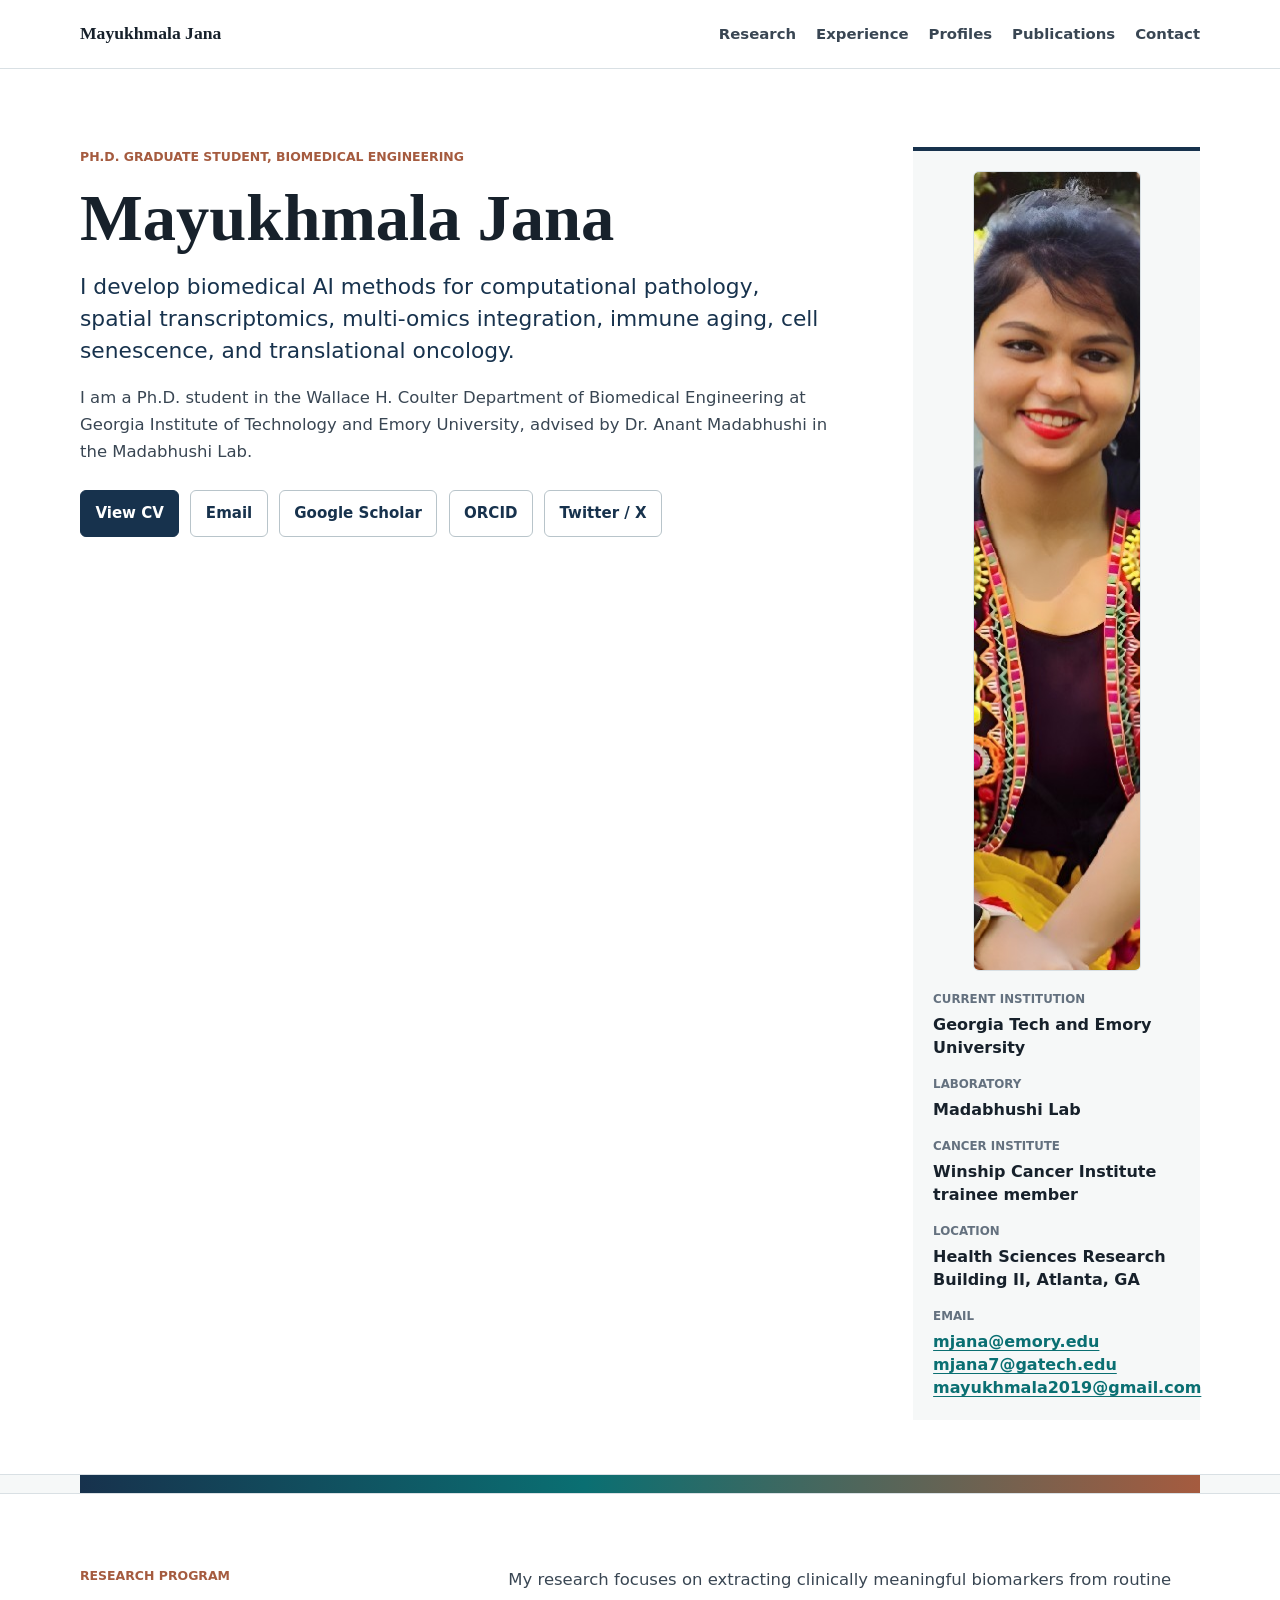
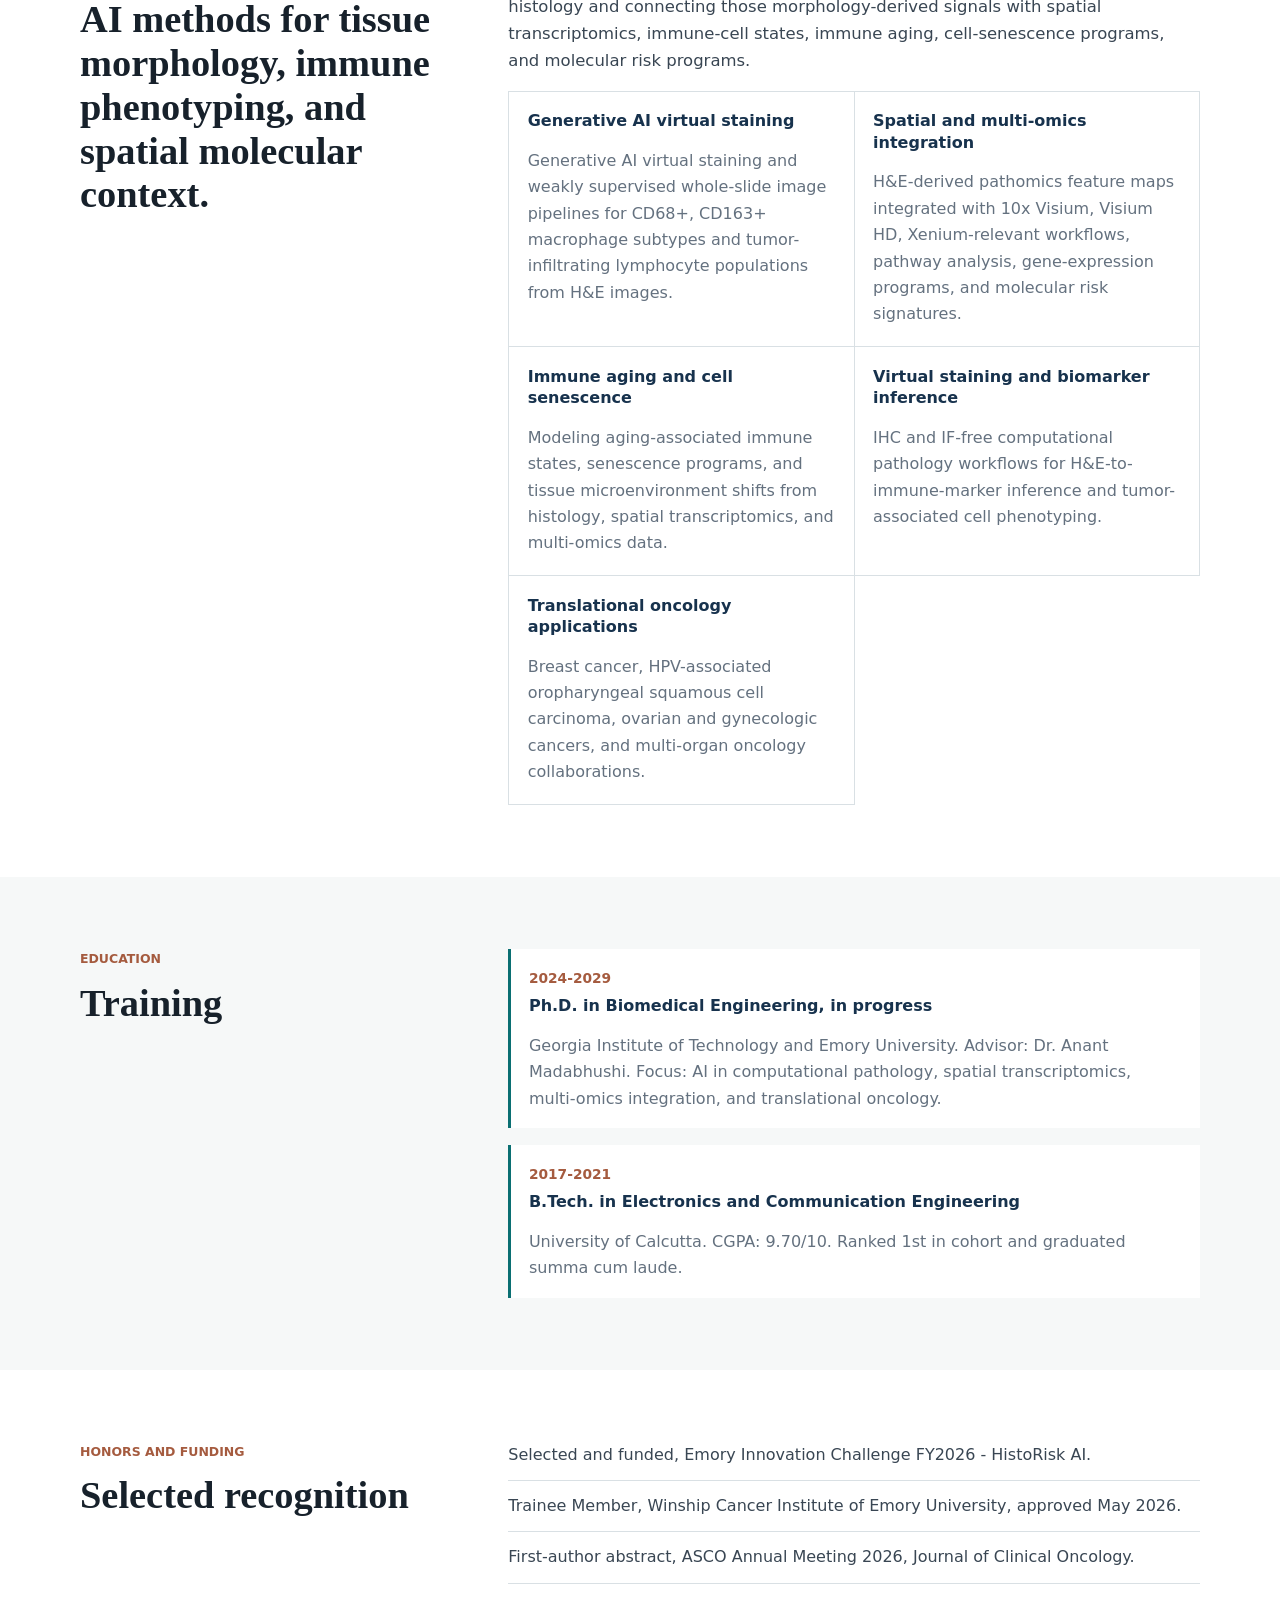
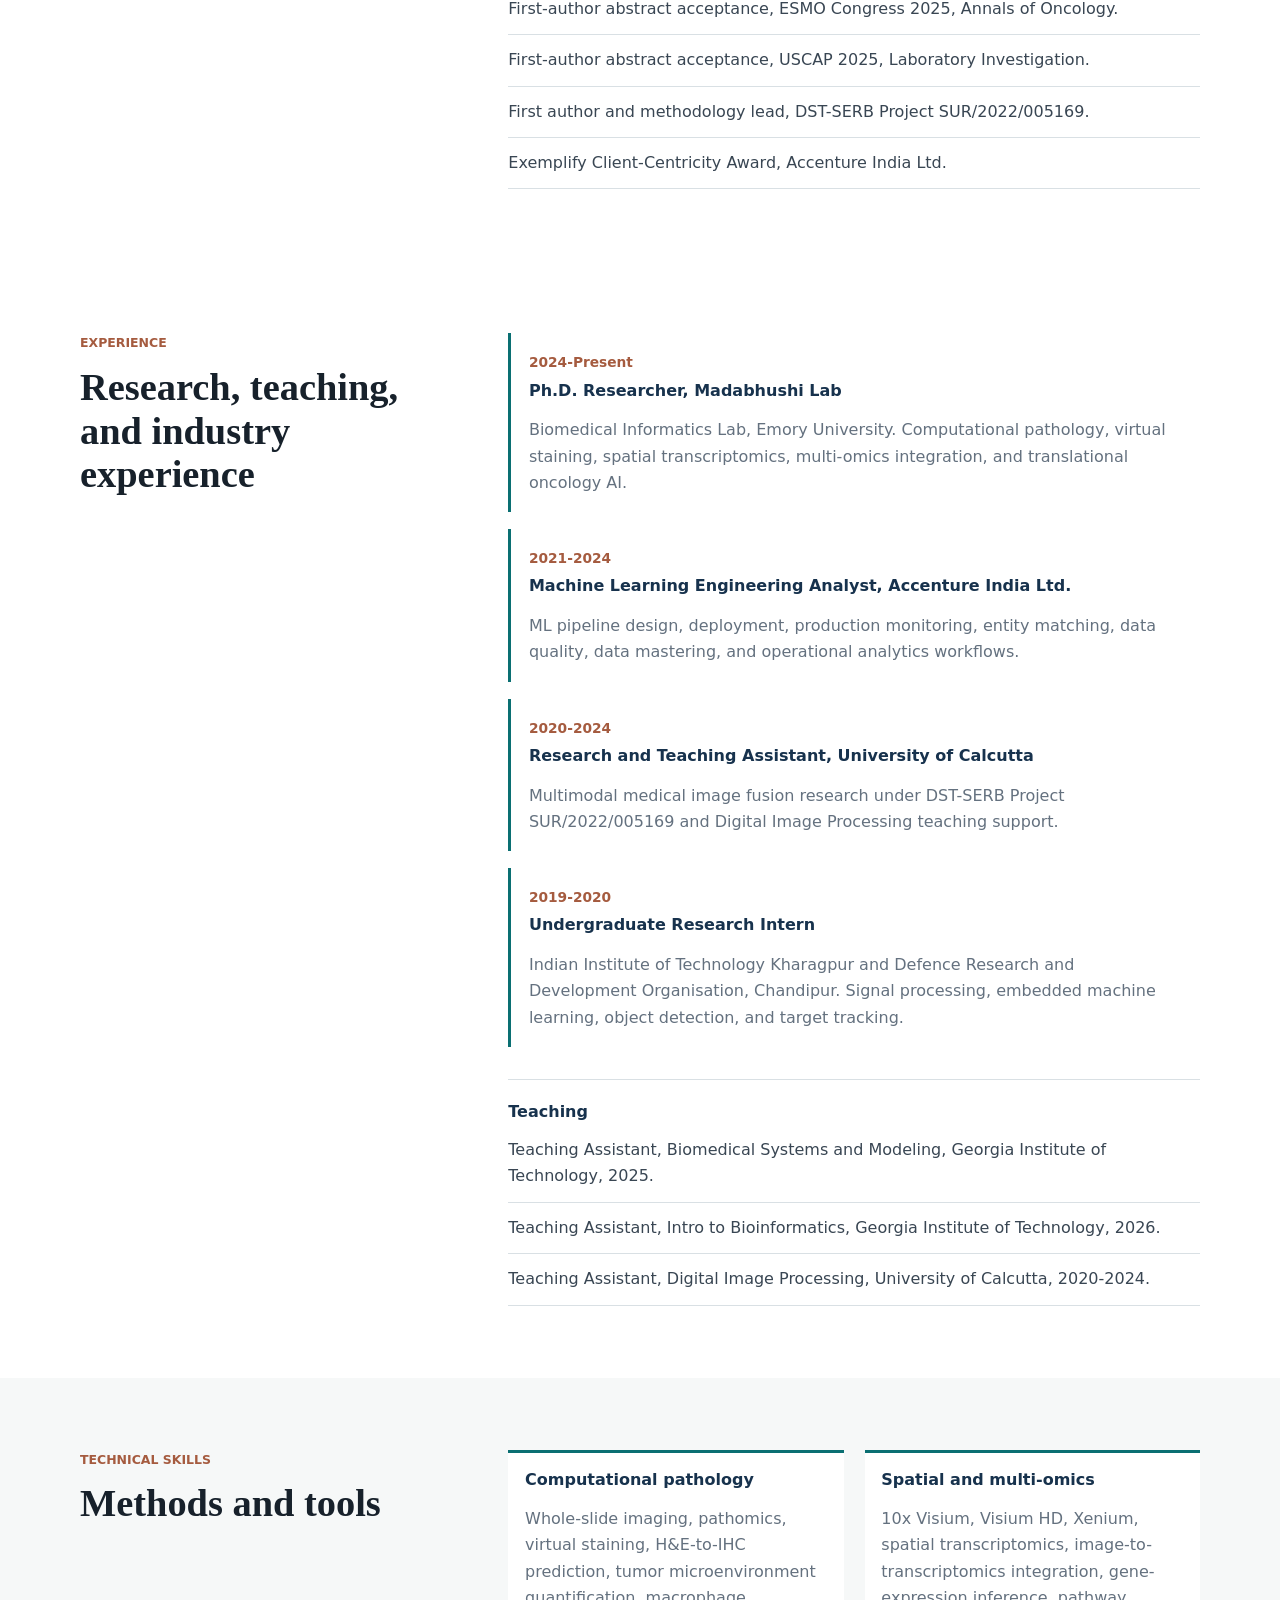
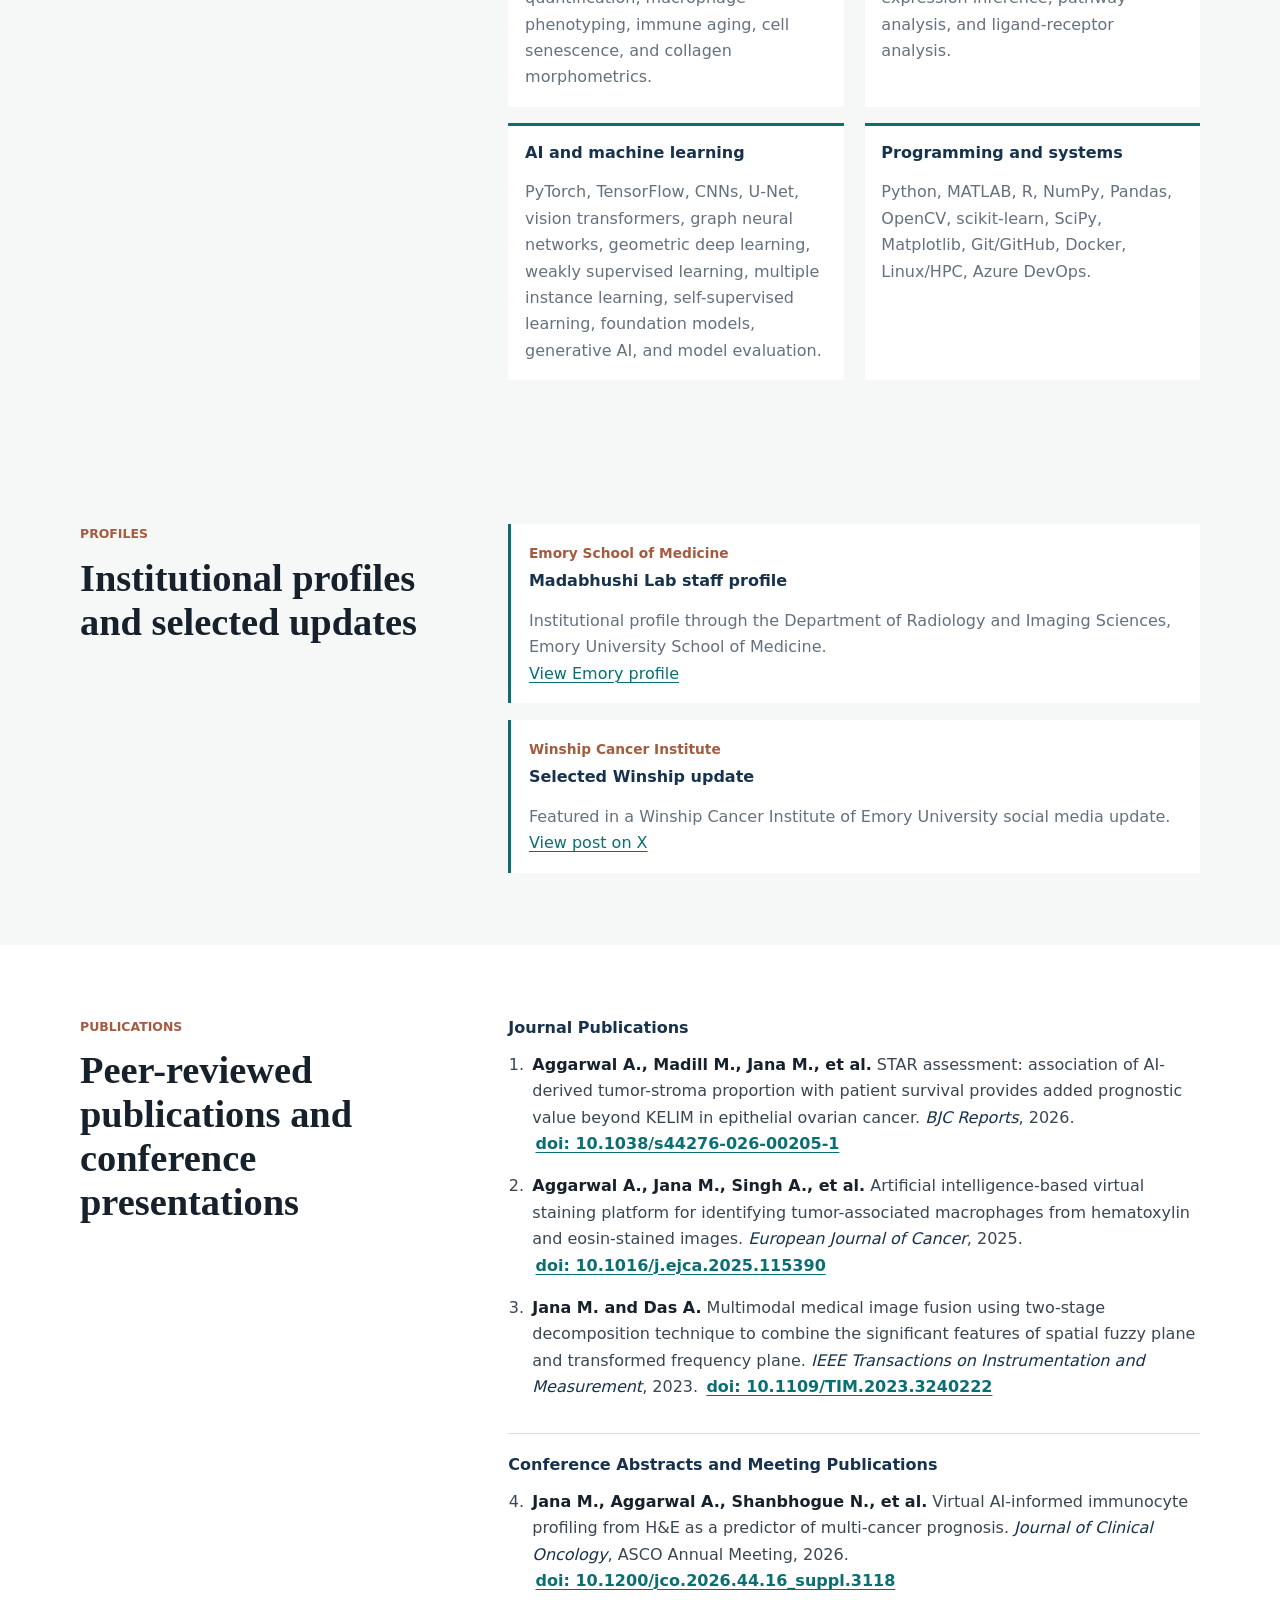
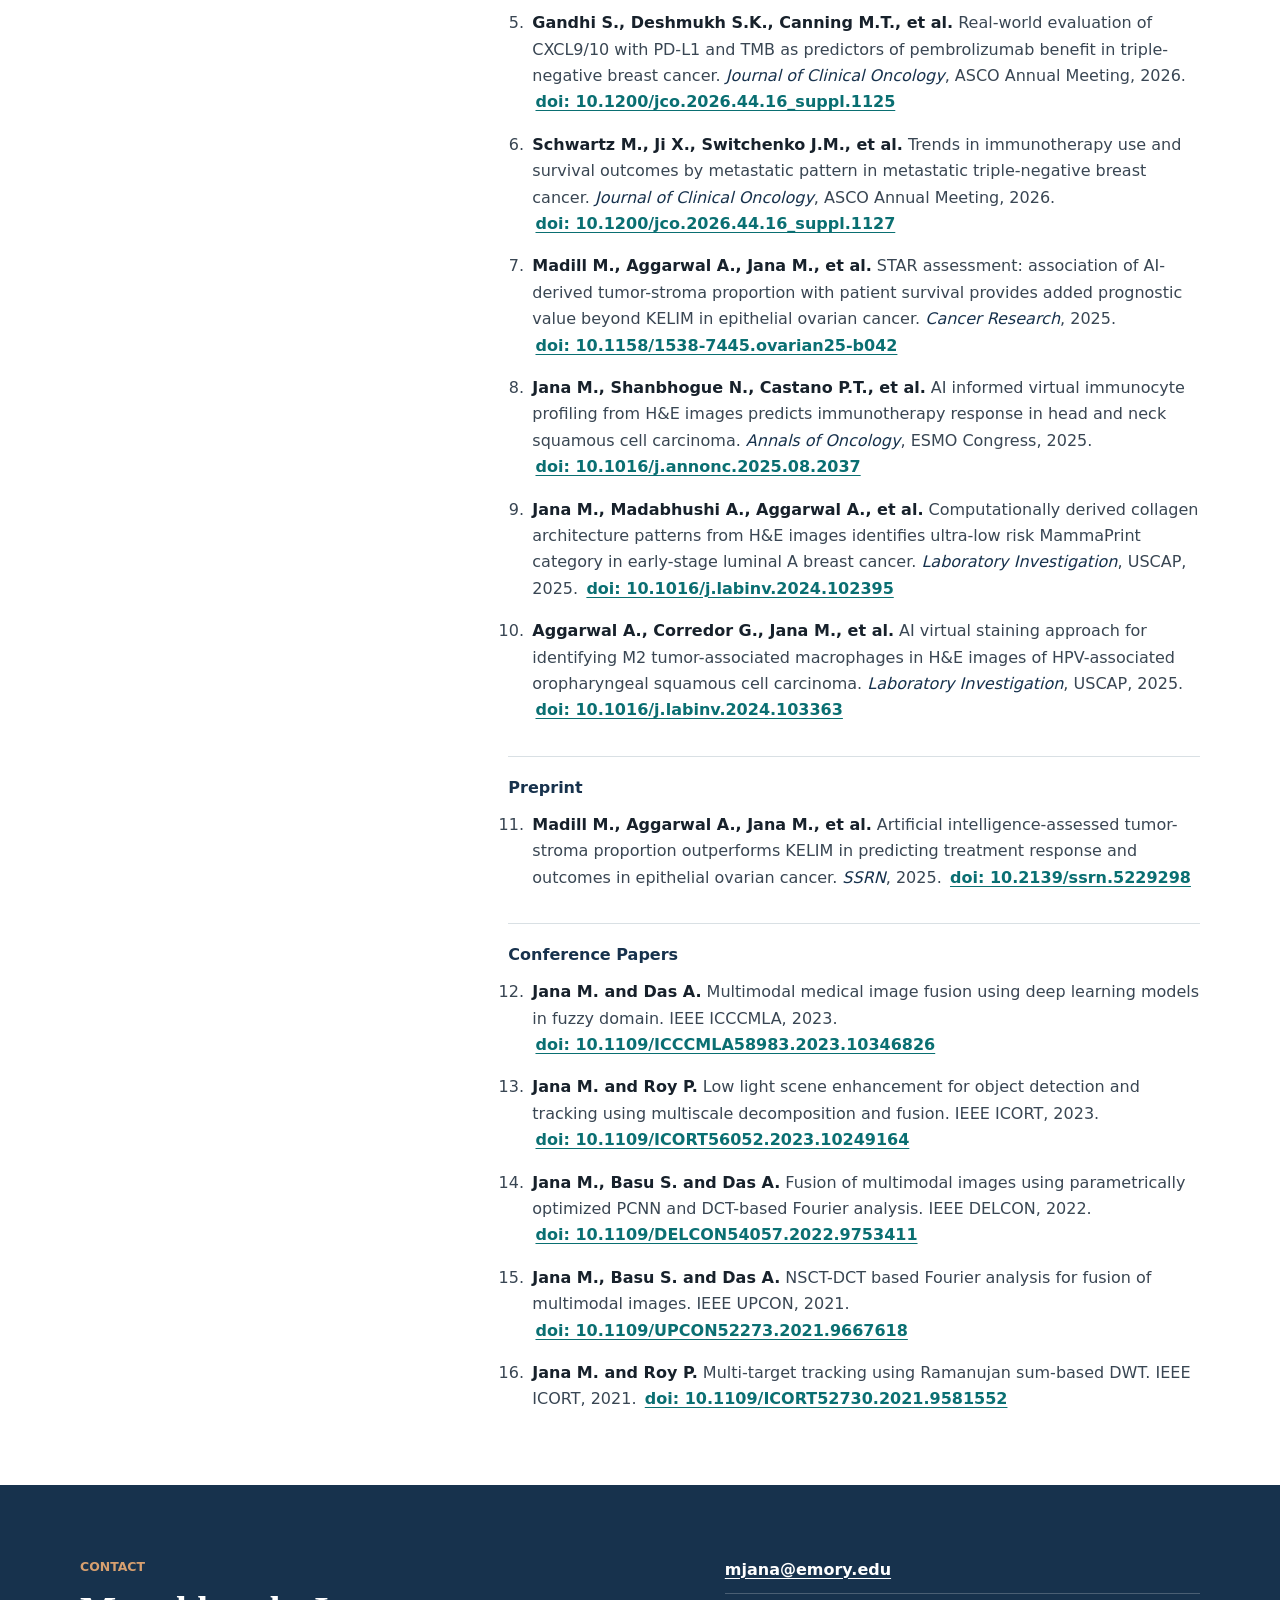
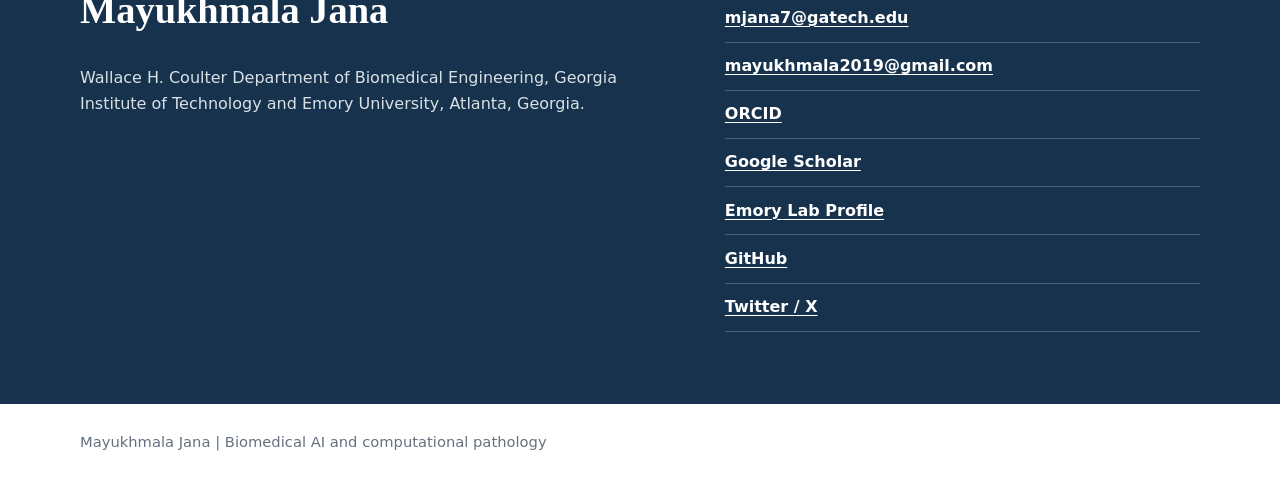
==== index.html @ 40d75080 "Add files via upload" ====
<!doctype html>
<html lang="en">
  <head>
    <meta charset="utf-8" />
    <meta name="viewport" content="width=device-width, initial-scale=1" />
    <title>Mayukhmala Jana | Biomedical AI and Computational Pathology</title>
    <meta
      name="description"
      content="Academic homepage of Mayukhmala Jana, Ph.D. student in Biomedical Engineering at Georgia Tech and Emory University, working in computational pathology, spatial transcriptomics, multi-omics AI, immune aging, cell senescence, and translational oncology."
    />
    <meta name="author" content="Mayukhmala Jana" />
    <meta property="og:title" content="Mayukhmala Jana" />
    <meta
      property="og:description"
      content="Biomedical AI, computational pathology, spatial transcriptomics, immune aging, cell senescence, and translational oncology."
    />
    <meta property="og:type" content="website" />
    <meta property="og:url" content="https://mayukhmalajana.github.io/" />
    <meta property="og:image" content="https://mayukhmalajana.github.io/profile.jpeg" />
    <meta name="twitter:card" content="summary_large_image" />
    <link rel="canonical" href="https://mayukhmalajana.github.io/" />
    <link rel="stylesheet" href="styles.css" />
  </head>
  <body>
    <a class="skip-link" href="#main">Skip to content</a>

    <header class="site-header">
      <div class="header-inner">
        <a class="site-name" href="#top">Mayukhmala Jana</a>
        <nav class="nav" aria-label="Primary navigation">
          <a href="#research">Research</a>
          <a href="#experience">Experience</a>
          <a href="#profiles">Profiles</a>
          <a href="#publications">Publications</a>
          <a href="#contact">Contact</a>
        </nav>
      </div>
    </header>

    <main id="main">
      <section id="top" class="intro">
        <div class="page-grid">
          <div class="intro-main">
            <p class="kicker">Ph.D. Graduate Student, Biomedical Engineering</p>
            <h1>Mayukhmala Jana</h1>
            <p class="lead">
              I develop biomedical AI methods for computational pathology, spatial transcriptomics,
              multi-omics integration, immune aging, cell senescence, and translational oncology.
            </p>
            <p>
              I am a Ph.D. student in the Wallace H. Coulter Department of Biomedical Engineering at
              Georgia Institute of Technology and Emory University, advised by Dr. Anant Madabhushi in
              the Madabhushi Lab.
            </p>
            <div class="link-row" aria-label="Primary links">
              <a class="button primary" href="cv.html">View CV</a>
              <a class="button" href="mailto:mjana@emory.edu">Email</a>
              <a class="button" href="https://scholar.google.com/citations?user=GuKIK5QAAAAJ">Google Scholar</a>
              <a class="button" href="https://orcid.org/0000-0002-0179-8240">ORCID</a>
              <a class="button" href="https://x.com/MayukhmalaJ">Twitter / X</a>
            </div>
          </div>

          <aside class="profile-panel" aria-label="Profile summary">
            <figure class="portrait">
              <img src="profile.jpeg" alt="Portrait of Mayukhmala Jana" width="800" height="800" />
            </figure>
            <dl>
              <div>
                <dt>Current Institution</dt>
                <dd>Georgia Tech and Emory University</dd>
              </div>
              <div>
                <dt>Laboratory</dt>
                <dd>Madabhushi Lab</dd>
              </div>
              <div>
                <dt>Cancer Institute</dt>
                <dd>Winship Cancer Institute trainee member</dd>
              </div>
              <div>
                <dt>Location</dt>
                <dd>Health Sciences Research Building II, Atlanta, GA</dd>
              </div>
              <div>
                <dt>Email</dt>
                <dd>
                  <a href="mailto:mjana@emory.edu">mjana@emory.edu</a><br />
                  <a href="mailto:mjana7@gatech.edu">mjana7@gatech.edu</a><br />
                  <a href="mailto:mayukhmala2019@gmail.com">mayukhmala2019@gmail.com</a>
                </dd>
              </div>
            </dl>
          </aside>
        </div>
      </section>

      <section class="visual-band" aria-label="Computational pathology visual">
        <div class="visual-band__image" aria-hidden="true"></div>
      </section>

      <section id="research" class="section">
        <div class="section-layout">
          <div class="section-title">
            <p class="kicker">Research Program</p>
            <h2>AI methods for tissue morphology, immune phenotyping, and spatial molecular context.</h2>
          </div>
          <div class="section-body">
            <p>
              My research focuses on extracting clinically meaningful biomarkers from routine histology
              and connecting those morphology-derived signals with spatial transcriptomics, immune-cell
              states, immune aging, cell-senescence programs, and molecular risk programs.
            </p>
            <div class="research-list">
              <article>
                <h3>Generative AI virtual staining</h3>
                <p>
                  Generative AI virtual staining and weakly supervised whole-slide image pipelines
                  for CD68+, CD163+ macrophage subtypes and tumor-infiltrating lymphocyte populations
                  from H&amp;E images.
                </p>
              </article>
              <article>
                <h3>Spatial and multi-omics integration</h3>
                <p>
                  H&amp;E-derived pathomics feature maps integrated with 10x Visium, Visium HD,
                  Xenium-relevant workflows, pathway analysis, gene-expression programs, and molecular
                  risk signatures.
                </p>
              </article>
              <article>
                <h3>Immune aging and cell senescence</h3>
                <p>
                  Modeling aging-associated immune states, senescence programs, and tissue
                  microenvironment shifts from histology, spatial transcriptomics, and multi-omics data.
                </p>
              </article>
              <article>
                <h3>Virtual staining and biomarker inference</h3>
                <p>
                  IHC and IF-free computational pathology workflows for H&amp;E-to-immune-marker
                  inference and tumor-associated cell phenotyping.
                </p>
              </article>
              <article>
                <h3>Translational oncology applications</h3>
                <p>
                  Breast cancer, HPV-associated oropharyngeal squamous cell carcinoma, ovarian and
                  gynecologic cancers, and multi-organ oncology collaborations.
                </p>
              </article>
            </div>
          </div>
        </div>
      </section>

      <section class="section section-muted">
        <div class="section-layout">
          <div class="section-title">
            <p class="kicker">Education</p>
            <h2>Training</h2>
          </div>
          <div class="section-body">
            <div class="timeline">
              <article>
                <span class="date">2024-2029</span>
                <h3>Ph.D. in Biomedical Engineering, in progress</h3>
                <p>
                  Georgia Institute of Technology and Emory University. Advisor: Dr. Anant Madabhushi.
                  Focus: AI in computational pathology, spatial transcriptomics, multi-omics integration,
                  and translational oncology.
                </p>
              </article>
              <article>
                <span class="date">2017-2021</span>
                <h3>B.Tech. in Electronics and Communication Engineering</h3>
                <p>
                  University of Calcutta. CGPA: 9.70/10. Ranked 1st in cohort and graduated summa cum
                  laude.
                </p>
              </article>
            </div>
          </div>
        </div>
      </section>

      <section class="section">
        <div class="section-layout">
          <div class="section-title">
            <p class="kicker">Honors and Funding</p>
            <h2>Selected recognition</h2>
          </div>
          <div class="section-body">
            <ul class="plain-list">
              <li>Selected and funded, Emory Innovation Challenge FY2026 - HistoRisk AI.</li>
              <li>Trainee Member, Winship Cancer Institute of Emory University, approved May 2026.</li>
              <li>First-author abstract, ASCO Annual Meeting 2026, Journal of Clinical Oncology.</li>
              <li>First-author abstract acceptance, ESMO Congress 2025, Annals of Oncology.</li>
              <li>First-author abstract acceptance, USCAP 2025, Laboratory Investigation.</li>
              <li>First author and methodology lead, DST-SERB Project SUR/2022/005169.</li>
              <li>Exemplify Client-Centricity Award, Accenture India Ltd.</li>
            </ul>
          </div>
        </div>
      </section>

      <section id="experience" class="section">
        <div class="section-layout">
          <div class="section-title">
            <p class="kicker">Experience</p>
            <h2>Research, teaching, and industry experience</h2>
          </div>
          <div class="section-body">
            <div class="timeline">
              <article>
                <span class="date">2024-Present</span>
                <h3>Ph.D. Researcher, Madabhushi Lab</h3>
                <p>
                  Biomedical Informatics Lab, Emory University. Computational pathology, virtual staining,
                  spatial transcriptomics, multi-omics integration, and translational oncology AI.
                </p>
              </article>
              <article>
                <span class="date">2021-2024</span>
                <h3>Machine Learning Engineering Analyst, Accenture India Ltd.</h3>
                <p>
                  ML pipeline design, deployment, production monitoring, entity matching, data quality,
                  data mastering, and operational analytics workflows.
                </p>
              </article>
              <article>
                <span class="date">2020-2024</span>
                <h3>Research and Teaching Assistant, University of Calcutta</h3>
                <p>
                  Multimodal medical image fusion research under DST-SERB Project SUR/2022/005169 and
                  Digital Image Processing teaching support.
                </p>
              </article>
              <article>
                <span class="date">2019-2020</span>
                <h3>Undergraduate Research Intern</h3>
                <p>
                  Indian Institute of Technology Kharagpur and Defence Research and Development
                  Organisation, Chandipur. Signal processing, embedded machine learning, object detection,
                  and target tracking.
                </p>
              </article>
            </div>

            <h3 class="subheading">Teaching</h3>
            <ul class="plain-list">
              <li>Teaching Assistant, Biomedical Systems and Modeling, Georgia Institute of Technology, 2025.</li>
              <li>Teaching Assistant, Intro to Bioinformatics, Georgia Institute of Technology, 2026.</li>
              <li>Teaching Assistant, Digital Image Processing, University of Calcutta, 2020-2024.</li>
            </ul>
          </div>
        </div>
      </section>

      <section class="section section-muted">
        <div class="section-layout">
          <div class="section-title">
            <p class="kicker">Technical Skills</p>
            <h2>Methods and tools</h2>
          </div>
          <div class="section-body">
            <div class="skills-grid">
              <div>
                <h3>Computational pathology</h3>
                <p>Whole-slide imaging, pathomics, virtual staining, H&amp;E-to-IHC prediction, tumor microenvironment quantification, macrophage phenotyping, immune aging, cell senescence, and collagen morphometrics.</p>
              </div>
              <div>
                <h3>Spatial and multi-omics</h3>
                <p>10x Visium, Visium HD, Xenium, spatial transcriptomics, image-to-transcriptomics integration, gene-expression inference, pathway analysis, and ligand-receptor analysis.</p>
              </div>
              <div>
                <h3>AI and machine learning</h3>
                <p>PyTorch, TensorFlow, CNNs, U-Net, vision transformers, graph neural networks, geometric deep learning, weakly supervised learning, multiple instance learning, self-supervised learning, foundation models, generative AI, and model evaluation.</p>
              </div>
              <div>
                <h3>Programming and systems</h3>
                <p>Python, MATLAB, R, NumPy, Pandas, OpenCV, scikit-learn, SciPy, Matplotlib, Git/GitHub, Docker, Linux/HPC, Azure DevOps.</p>
              </div>
            </div>
          </div>
        </div>
      </section>

      <section id="profiles" class="section section-muted">
        <div class="section-layout">
          <div class="section-title">
            <p class="kicker">Profiles</p>
            <h2>Institutional profiles and selected updates</h2>
          </div>
          <div class="section-body">
            <div class="timeline">
              <article>
                <span class="date">Emory School of Medicine</span>
                <h3>Madabhushi Lab staff profile</h3>
                <p>
                  Institutional profile through the Department of Radiology and Imaging Sciences,
                  Emory University School of Medicine.
                </p>
                <p>
                  <a href="https://med.emory.edu/departments/radiology/research/research-labs/madabhushi-lab/staff-profiles/jana-mayukhmala.html">View Emory profile</a>
                </p>
              </article>
              <article>
                <span class="date">Winship Cancer Institute</span>
                <h3>Selected Winship update</h3>
                <p>
                  Featured in a Winship Cancer Institute of Emory University social media update.
                </p>
                <p><a href="https://x.com/WinshipAtEmory/status/2060829152601666002?s=20">View post on X</a></p>
              </article>
            </div>
          </div>
        </div>
      </section>

      <section id="publications" class="section">
        <div class="section-layout">
          <div class="section-title">
            <p class="kicker">Publications</p>
            <h2>Peer-reviewed publications and conference presentations</h2>
          </div>
          <div class="section-body">
            <h3 class="pub-heading">Journal Publications</h3>
            <ol class="publication-list">
              <li>
                <strong>Aggarwal A., Madill M., Jana M., et al.</strong>
                STAR assessment: association of AI-derived tumor-stroma proportion with patient survival
                provides added prognostic value beyond KELIM in epithelial ovarian cancer.
                <em>BJC Reports</em>, 2026.
                <a href="https://doi.org/10.1038/s44276-026-00205-1">doi: 10.1038/s44276-026-00205-1</a>
              </li>
              <li>
                <strong>Aggarwal A., Jana M., Singh A., et al.</strong>
                Artificial intelligence-based virtual staining platform for identifying tumor-associated
                macrophages from hematoxylin and eosin-stained images. <em>European Journal of Cancer</em>,
                2025.
                <a href="https://doi.org/10.1016/j.ejca.2025.115390">doi: 10.1016/j.ejca.2025.115390</a>
              </li>
              <li>
                <strong>Jana M. and Das A.</strong>
                Multimodal medical image fusion using two-stage decomposition technique to combine the
                significant features of spatial fuzzy plane and transformed frequency plane.
                <em>IEEE Transactions on Instrumentation and Measurement</em>, 2023.
                <a href="https://doi.org/10.1109/TIM.2023.3240222">doi: 10.1109/TIM.2023.3240222</a>
              </li>
            </ol>

            <h3 class="pub-heading">Conference Abstracts and Meeting Publications</h3>
            <ol class="publication-list" start="4">
              <li>
                <strong>Jana M., Aggarwal A., Shanbhogue N., et al.</strong>
                Virtual AI-informed immunocyte profiling from H&amp;E as a predictor of multi-cancer
                prognosis. <em>Journal of Clinical Oncology</em>, ASCO Annual Meeting, 2026.
                <a href="https://doi.org/10.1200/jco.2026.44.16_suppl.3118">doi: 10.1200/jco.2026.44.16_suppl.3118</a>
              </li>
              <li>
                <strong>Gandhi S., Deshmukh S.K., Canning M.T., et al.</strong>
                Real-world evaluation of CXCL9/10 with PD-L1 and TMB as predictors of pembrolizumab
                benefit in triple-negative breast cancer. <em>Journal of Clinical Oncology</em>, ASCO
                Annual Meeting, 2026.
                <a href="https://doi.org/10.1200/jco.2026.44.16_suppl.1125">doi: 10.1200/jco.2026.44.16_suppl.1125</a>
              </li>
              <li>
                <strong>Schwartz M., Ji X., Switchenko J.M., et al.</strong>
                Trends in immunotherapy use and survival outcomes by metastatic pattern in metastatic
                triple-negative breast cancer. <em>Journal of Clinical Oncology</em>, ASCO Annual Meeting,
                2026.
                <a href="https://doi.org/10.1200/jco.2026.44.16_suppl.1127">doi: 10.1200/jco.2026.44.16_suppl.1127</a>
              </li>
              <li>
                <strong>Madill M., Aggarwal A., Jana M., et al.</strong>
                STAR assessment: association of AI-derived tumor-stroma proportion with patient survival
                provides added prognostic value beyond KELIM in epithelial ovarian cancer.
                <em>Cancer Research</em>, 2025.
                <a href="https://doi.org/10.1158/1538-7445.ovarian25-b042">doi: 10.1158/1538-7445.ovarian25-b042</a>
              </li>
              <li>
                <strong>Jana M., Shanbhogue N., Castano P.T., et al.</strong>
                AI informed virtual immunocyte profiling from H&amp;E images predicts immunotherapy response
                in head and neck squamous cell carcinoma. <em>Annals of Oncology</em>, ESMO Congress, 2025.
                <a href="https://doi.org/10.1016/j.annonc.2025.08.2037">doi: 10.1016/j.annonc.2025.08.2037</a>
              </li>
              <li>
                <strong>Jana M., Madabhushi A., Aggarwal A., et al.</strong>
                Computationally derived collagen architecture patterns from H&amp;E images identifies
                ultra-low risk MammaPrint category in early-stage luminal A breast cancer.
                <em>Laboratory Investigation</em>, USCAP, 2025.
                <a href="https://doi.org/10.1016/j.labinv.2024.102395">doi: 10.1016/j.labinv.2024.102395</a>
              </li>
              <li>
                <strong>Aggarwal A., Corredor G., Jana M., et al.</strong>
                AI virtual staining approach for identifying M2 tumor-associated macrophages in H&amp;E
                images of HPV-associated oropharyngeal squamous cell carcinoma.
                <em>Laboratory Investigation</em>, USCAP, 2025.
                <a href="https://doi.org/10.1016/j.labinv.2024.103363">doi: 10.1016/j.labinv.2024.103363</a>
              </li>
            </ol>

            <h3 class="pub-heading">Preprint</h3>
            <ol class="publication-list" start="11">
              <li>
                <strong>Madill M., Aggarwal A., Jana M., et al.</strong>
                Artificial intelligence-assessed tumor-stroma proportion outperforms KELIM in predicting
                treatment response and outcomes in epithelial ovarian cancer. <em>SSRN</em>, 2025.
                <a href="https://doi.org/10.2139/ssrn.5229298">doi: 10.2139/ssrn.5229298</a>
              </li>
            </ol>

            <h3 class="pub-heading">Conference Papers</h3>
            <ol class="publication-list" start="12">
              <li>
                <strong>Jana M. and Das A.</strong>
                Multimodal medical image fusion using deep learning models in fuzzy domain. IEEE ICCCMLA,
                2023.
                <a href="https://doi.org/10.1109/ICCCMLA58983.2023.10346826">doi: 10.1109/ICCCMLA58983.2023.10346826</a>
              </li>
              <li>
                <strong>Jana M. and Roy P.</strong>
                Low light scene enhancement for object detection and tracking using multiscale decomposition
                and fusion. IEEE ICORT, 2023.
                <a href="https://doi.org/10.1109/ICORT56052.2023.10249164">doi: 10.1109/ICORT56052.2023.10249164</a>
              </li>
              <li>
                <strong>Jana M., Basu S. and Das A.</strong>
                Fusion of multimodal images using parametrically optimized PCNN and DCT-based Fourier
                analysis. IEEE DELCON, 2022.
                <a href="https://doi.org/10.1109/DELCON54057.2022.9753411">doi: 10.1109/DELCON54057.2022.9753411</a>
              </li>
              <li>
                <strong>Jana M., Basu S. and Das A.</strong>
                NSCT-DCT based Fourier analysis for fusion of multimodal images. IEEE UPCON, 2021.
                <a href="https://doi.org/10.1109/UPCON52273.2021.9667618">doi: 10.1109/UPCON52273.2021.9667618</a>
              </li>
              <li>
                <strong>Jana M. and Roy P.</strong>
                Multi-target tracking using Ramanujan sum-based DWT. IEEE ICORT, 2021.
                <a href="https://doi.org/10.1109/ICORT52730.2021.9581552">doi: 10.1109/ICORT52730.2021.9581552</a>
              </li>
            </ol>
          </div>
        </div>
      </section>

      <section id="contact" class="contact">
        <div class="contact-inner">
          <div>
            <p class="kicker">Contact</p>
            <h2>Mayukhmala Jana</h2>
            <p>
              Wallace H. Coulter Department of Biomedical Engineering, Georgia Institute of Technology
              and Emory University, Atlanta, Georgia.
            </p>
          </div>
          <div class="contact-links">
            <a href="mailto:mjana@emory.edu">mjana@emory.edu</a>
            <a href="mailto:mjana7@gatech.edu">mjana7@gatech.edu</a>
            <a href="mailto:mayukhmala2019@gmail.com">mayukhmala2019@gmail.com</a>
            <a href="https://orcid.org/0000-0002-0179-8240">ORCID</a>
            <a href="https://scholar.google.com/citations?user=GuKIK5QAAAAJ">Google Scholar</a>
            <a href="https://med.emory.edu/departments/radiology/research/research-labs/madabhushi-lab/staff-profiles/jana-mayukhmala.html">Emory Lab Profile</a>
            <a href="https://github.com/MayukhmalaJana">GitHub</a>
            <a href="https://x.com/MayukhmalaJ">Twitter / X</a>
          </div>
        </div>
      </section>
    </main>

    <footer class="footer">
      <p>Mayukhmala Jana | Biomedical AI and computational pathology</p>
    </footer>
  </body>
</html>
---- styles.css ----
:root {
  --ink: #17212b;
  --ink-soft: #394653;
  --muted: #64717f;
  --paper: #ffffff;
  --paper-alt: #f6f8f8;
  --line: #d9e0e4;
  --line-strong: #b8c4ca;
  --navy: #17324d;
  --teal: #0a6f72;
  --teal-soft: #e5f0f0;
  --accent: #a55b3f;
  --max: 1120px;
}

* {
  box-sizing: border-box;
}

html {
  scroll-behavior: smooth;
}

html,
body {
  overflow-x: hidden;
}

body {
  margin: 0;
  color: var(--ink);
  background: var(--paper);
  font-family: Inter, ui-sans-serif, system-ui, -apple-system, BlinkMacSystemFont, "Segoe UI", sans-serif;
  font-size: 16px;
  line-height: 1.65;
  text-rendering: optimizeLegibility;
}

a {
  color: var(--teal);
  text-decoration-thickness: 1px;
  text-underline-offset: 3px;
}

a:hover,
a:focus-visible {
  color: var(--navy);
}

.skip-link {
  position: absolute;
  left: 1rem;
  top: -4rem;
  z-index: 20;
  background: var(--navy);
  color: #fff;
  padding: 0.75rem 1rem;
}

.skip-link:focus {
  top: 1rem;
}

.site-header {
  position: sticky;
  top: 0;
  z-index: 10;
  border-bottom: 1px solid var(--line);
  background: rgba(255, 255, 255, 0.96);
  backdrop-filter: blur(14px);
}

.header-inner,
.intro,
.section,
.contact-inner,
.footer {
  width: min(var(--max), calc(100% - 40px));
  margin: 0 auto;
}

.header-inner {
  display: flex;
  align-items: center;
  justify-content: space-between;
  gap: 1rem 1.5rem;
  min-height: 68px;
  flex-wrap: wrap;
}

.site-name {
  color: var(--ink);
  font-family: Georgia, "Times New Roman", serif;
  font-size: 1.1rem;
  font-weight: 700;
  text-decoration: none;
  white-space: nowrap;
}

.nav {
  display: flex;
  align-items: center;
  justify-content: flex-end;
  flex: 1 1 360px;
  min-width: 0;
  gap: clamp(0.65rem, 1.6vw, 1.25rem);
  color: var(--ink-soft);
  font-size: 0.93rem;
  font-weight: 650;
  flex-wrap: wrap;
}

.nav a {
  color: inherit;
  text-decoration: none;
}

.intro {
  padding: 78px 0 54px;
}

.page-grid {
  display: grid;
  grid-template-columns: minmax(0, 1.45fr) minmax(280px, 0.55fr);
  gap: clamp(2rem, 6vw, 5rem);
  align-items: start;
}

.intro-main {
  min-width: 0;
}

.kicker {
  margin: 0 0 0.75rem;
  color: var(--accent);
  font-size: 0.78rem;
  font-weight: 750;
  text-transform: uppercase;
}

h1,
h2,
h3,
p {
  margin-top: 0;
}

h1,
h2 {
  color: var(--ink);
  font-family: Georgia, "Times New Roman", serif;
  font-weight: 700;
  line-height: 1.14;
}

h1 {
  max-width: 720px;
  margin-bottom: 1rem;
  font-size: clamp(2.65rem, 5.2vw, 4.75rem);
}

h2 {
  font-size: clamp(1.85rem, 3vw, 3rem);
}

h3 {
  color: var(--navy);
  font-size: 1rem;
  line-height: 1.35;
}

.lead {
  max-width: 760px;
  margin-bottom: 1.1rem;
  color: var(--navy);
  font-size: clamp(1.12rem, 1.7vw, 1.36rem);
  line-height: 1.45;
}

.intro-main > p:not(.kicker):not(.lead) {
  max-width: 760px;
  color: var(--ink-soft);
  font-size: 1.03rem;
}

.link-row {
  display: flex;
  flex-wrap: wrap;
  gap: 0.7rem;
  margin-top: 1.55rem;
}

.button {
  display: inline-flex;
  align-items: center;
  justify-content: center;
  min-height: 42px;
  border: 1px solid var(--line-strong);
  border-radius: 6px;
  background: #fff;
  color: var(--navy);
  padding: 0.62rem 0.9rem;
  font-size: 0.94rem;
  font-weight: 700;
  text-decoration: none;
}

.button.primary {
  border-color: var(--navy);
  background: var(--navy);
  color: #fff;
}

.profile-panel {
  min-width: 0;
  border-top: 4px solid var(--navy);
  background: var(--paper-alt);
  padding: 1.25rem;
}

.portrait {
  width: min(100%, 168px);
  margin: 0 auto 1.2rem;
}

.portrait img {
  display: block;
  width: 100%;
  aspect-ratio: 1;
  border: 1px solid var(--line);
  border-radius: 6px;
  background: #fff;
  object-fit: cover;
}

.profile-panel dl {
  display: grid;
  gap: 1rem;
  margin: 0;
}

.profile-panel dt {
  margin-bottom: 0.2rem;
  color: var(--muted);
  font-size: 0.74rem;
  font-weight: 800;
  text-transform: uppercase;
}

.profile-panel dd {
  margin: 0;
  color: var(--ink);
  font-weight: 650;
  line-height: 1.45;
}

.visual-band {
  border-top: 1px solid var(--line);
  border-bottom: 1px solid var(--line);
  background: var(--paper-alt);
}

.visual-band__image {
  width: min(var(--max), calc(100% - 40px));
  height: 18px;
  margin: 0 auto;
  background: linear-gradient(90deg, var(--navy), var(--teal) 45%, var(--accent));
}

.section {
  padding: 72px 0;
}

.section-muted {
  width: 100%;
  max-width: none;
  background: var(--paper-alt);
}

.section-muted > .section-layout,
.section-muted > .contact-inner {
  width: min(var(--max), calc(100% - 40px));
  margin: 0 auto;
}

.section-layout {
  display: grid;
  grid-template-columns: minmax(240px, 0.34fr) minmax(0, 0.66fr);
  gap: clamp(2rem, 6vw, 4.5rem);
  align-items: start;
}

.section-title h2 {
  margin-bottom: 0;
}

.section-body > p {
  color: var(--ink-soft);
  font-size: 1.03rem;
}

.research-list {
  display: grid;
  grid-template-columns: repeat(2, minmax(0, 1fr));
  border-top: 1px solid var(--line);
  border-left: 1px solid var(--line);
}

.research-list article {
  min-height: 190px;
  border-right: 1px solid var(--line);
  border-bottom: 1px solid var(--line);
  background: #fff;
  padding: 1.15rem;
}

.research-list p,
.timeline p,
.skills-grid p {
  margin-bottom: 0;
  color: var(--muted);
}

.timeline {
  display: grid;
  gap: 1.05rem;
}

.timeline article {
  border-left: 3px solid var(--teal);
  background: #fff;
  padding: 1rem 1.1rem;
}

.date {
  display: inline-block;
  margin-bottom: 0.35rem;
  color: var(--accent);
  font-size: 0.86rem;
  font-weight: 800;
}

.plain-list {
  display: grid;
  gap: 0.75rem;
  margin: 0;
  padding: 0;
  list-style: none;
}

.plain-list li {
  border-bottom: 1px solid var(--line);
  padding-bottom: 0.75rem;
  color: var(--ink-soft);
}

.pub-heading {
  margin: 2rem 0 0.85rem;
  padding-top: 1.25rem;
  border-top: 1px solid var(--line);
}

.pub-heading:first-child {
  margin-top: 0;
  padding-top: 0;
  border-top: 0;
}

.publication-list {
  display: grid;
  gap: 1rem;
  margin: 0;
  padding-left: 1.3rem;
}

.publication-list li {
  padding-left: 0.2rem;
  color: var(--ink-soft);
}

.publication-list strong {
  color: var(--ink);
}

.publication-list em {
  color: var(--navy);
  font-style: italic;
}

.publication-list a {
  display: inline-block;
  margin-left: 0.2rem;
  font-weight: 650;
  overflow-wrap: anywhere;
}

.subheading {
  margin: 2rem 0 0.9rem;
  padding-top: 1.3rem;
  border-top: 1px solid var(--line);
}

.skills-grid {
  display: grid;
  grid-template-columns: repeat(2, minmax(0, 1fr));
  gap: 1rem 1.3rem;
}

.skills-grid div {
  border-top: 3px solid var(--teal);
  background: #fff;
  padding: 1rem 1.05rem;
}

.contact {
  background: var(--navy);
  color: #fff;
}

.contact-inner {
  display: grid;
  grid-template-columns: minmax(0, 0.55fr) minmax(0, 0.45fr);
  gap: clamp(2rem, 6vw, 4rem);
  padding: 72px 0;
}

.contact h2,
.contact p {
  color: #fff;
}

.contact .kicker {
  color: #d8a06f;
}

.contact p {
  color: #d8e1e5;
}

.contact-links {
  display: grid;
  gap: 0.65rem;
}

.contact-links a {
  border-bottom: 1px solid rgba(255, 255, 255, 0.22);
  color: #fff;
  padding-bottom: 0.65rem;
  font-weight: 700;
  overflow-wrap: anywhere;
}

.footer {
  padding: 26px 0;
  color: var(--muted);
  font-size: 0.92rem;
}

.footer p {
  margin: 0;
}

@media (max-width: 900px) {
  .header-inner {
    align-items: flex-start;
    flex-direction: column;
    min-height: 0;
    padding: 0.9rem 0;
  }

  .nav {
    justify-content: flex-start;
    flex: 0 1 auto;
  }

  .page-grid,
  .section-layout,
  .contact-inner {
    grid-template-columns: 1fr;
  }

  .intro {
    padding-top: 64px;
  }

  .profile-panel {
    max-width: 560px;
  }

  .research-list,
  .skills-grid {
    grid-template-columns: 1fr;
  }
}

@media (max-width: 680px) {
  .header-inner,
  .intro,
  .section,
  .section-muted > .section-layout,
  .contact-inner,
  .footer,
  .visual-band__image {
    width: min(100% - 28px, var(--max));
  }

  .nav {
    flex-wrap: wrap;
    gap: 0.55rem 0.9rem;
  }

  h1 {
    font-size: 2.55rem;
  }

  .link-row {
    display: grid;
  }

  .button {
    width: 100%;
  }

  .section,
  .contact-inner {
    padding: 52px 0;
  }
}

@media (prefers-reduced-motion: reduce) {
  *,
  *::before,
  *::after {
    scroll-behavior: auto !important;
  }
}
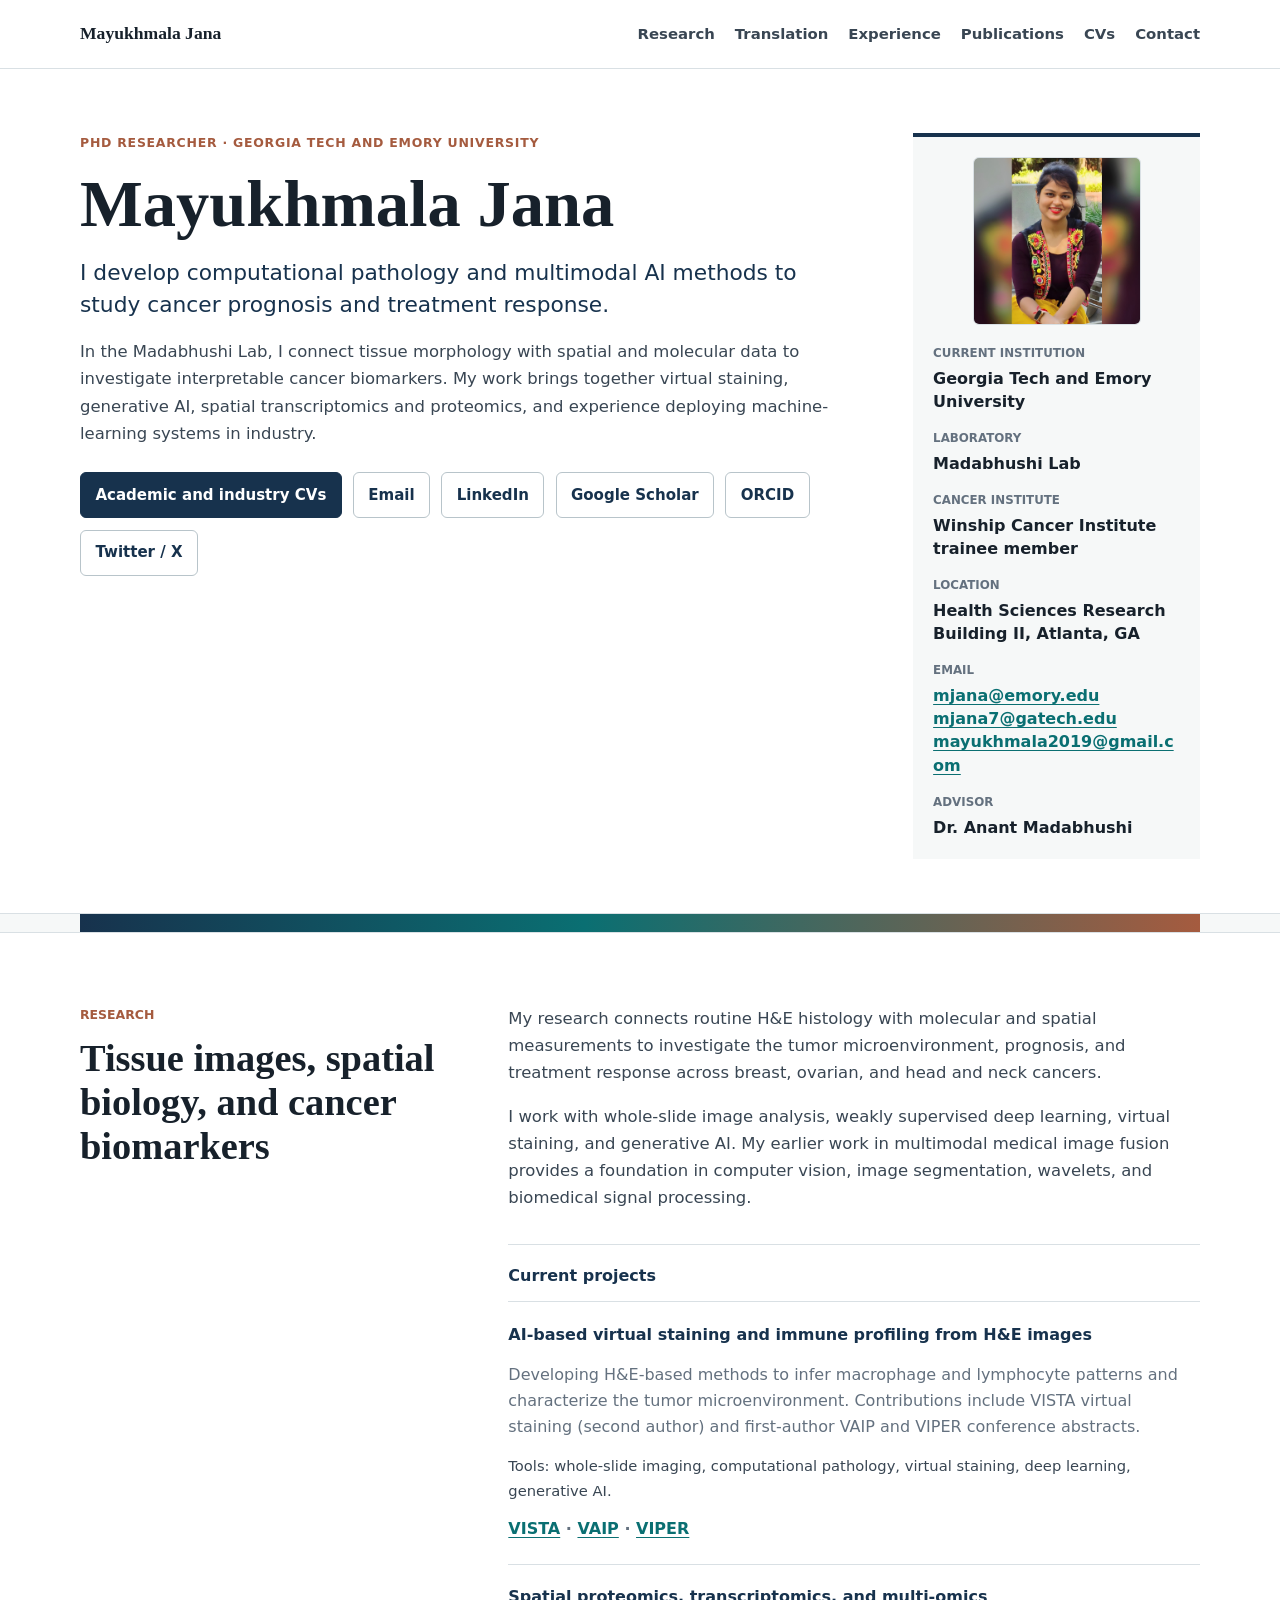
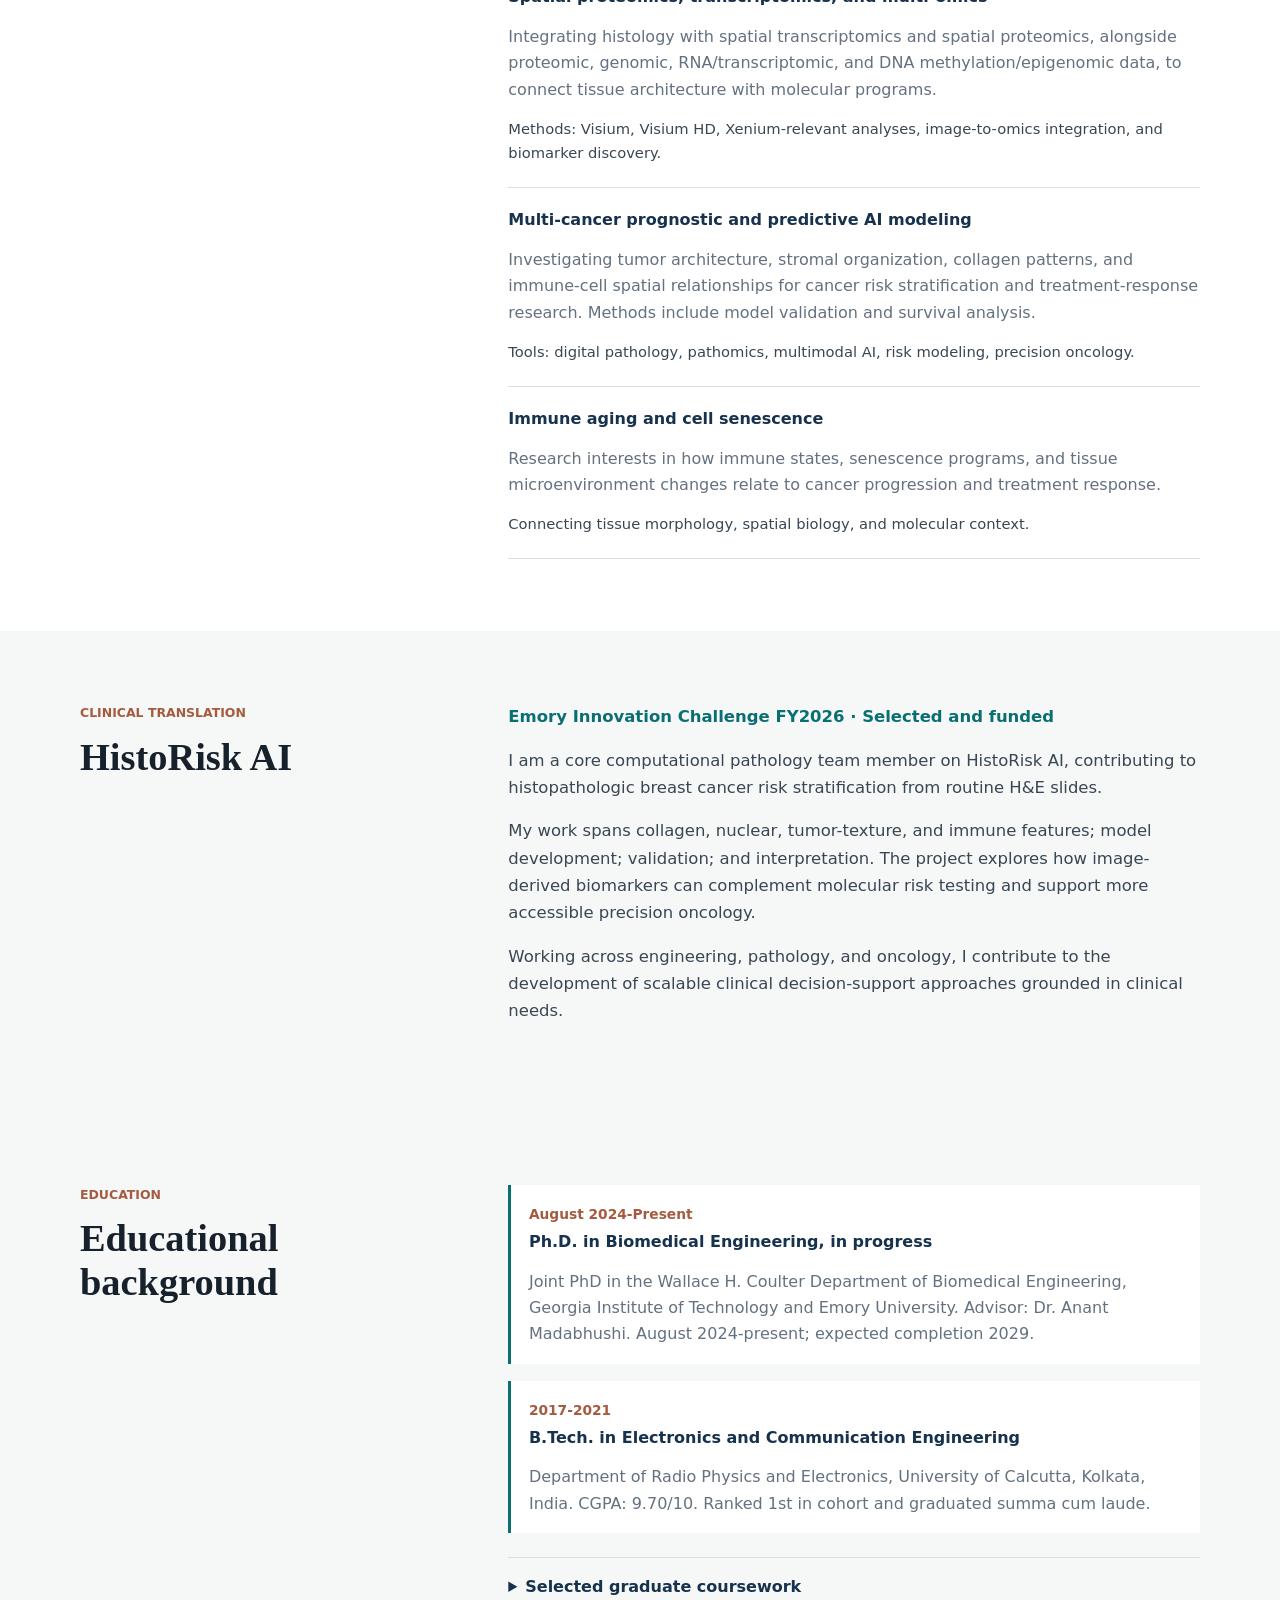
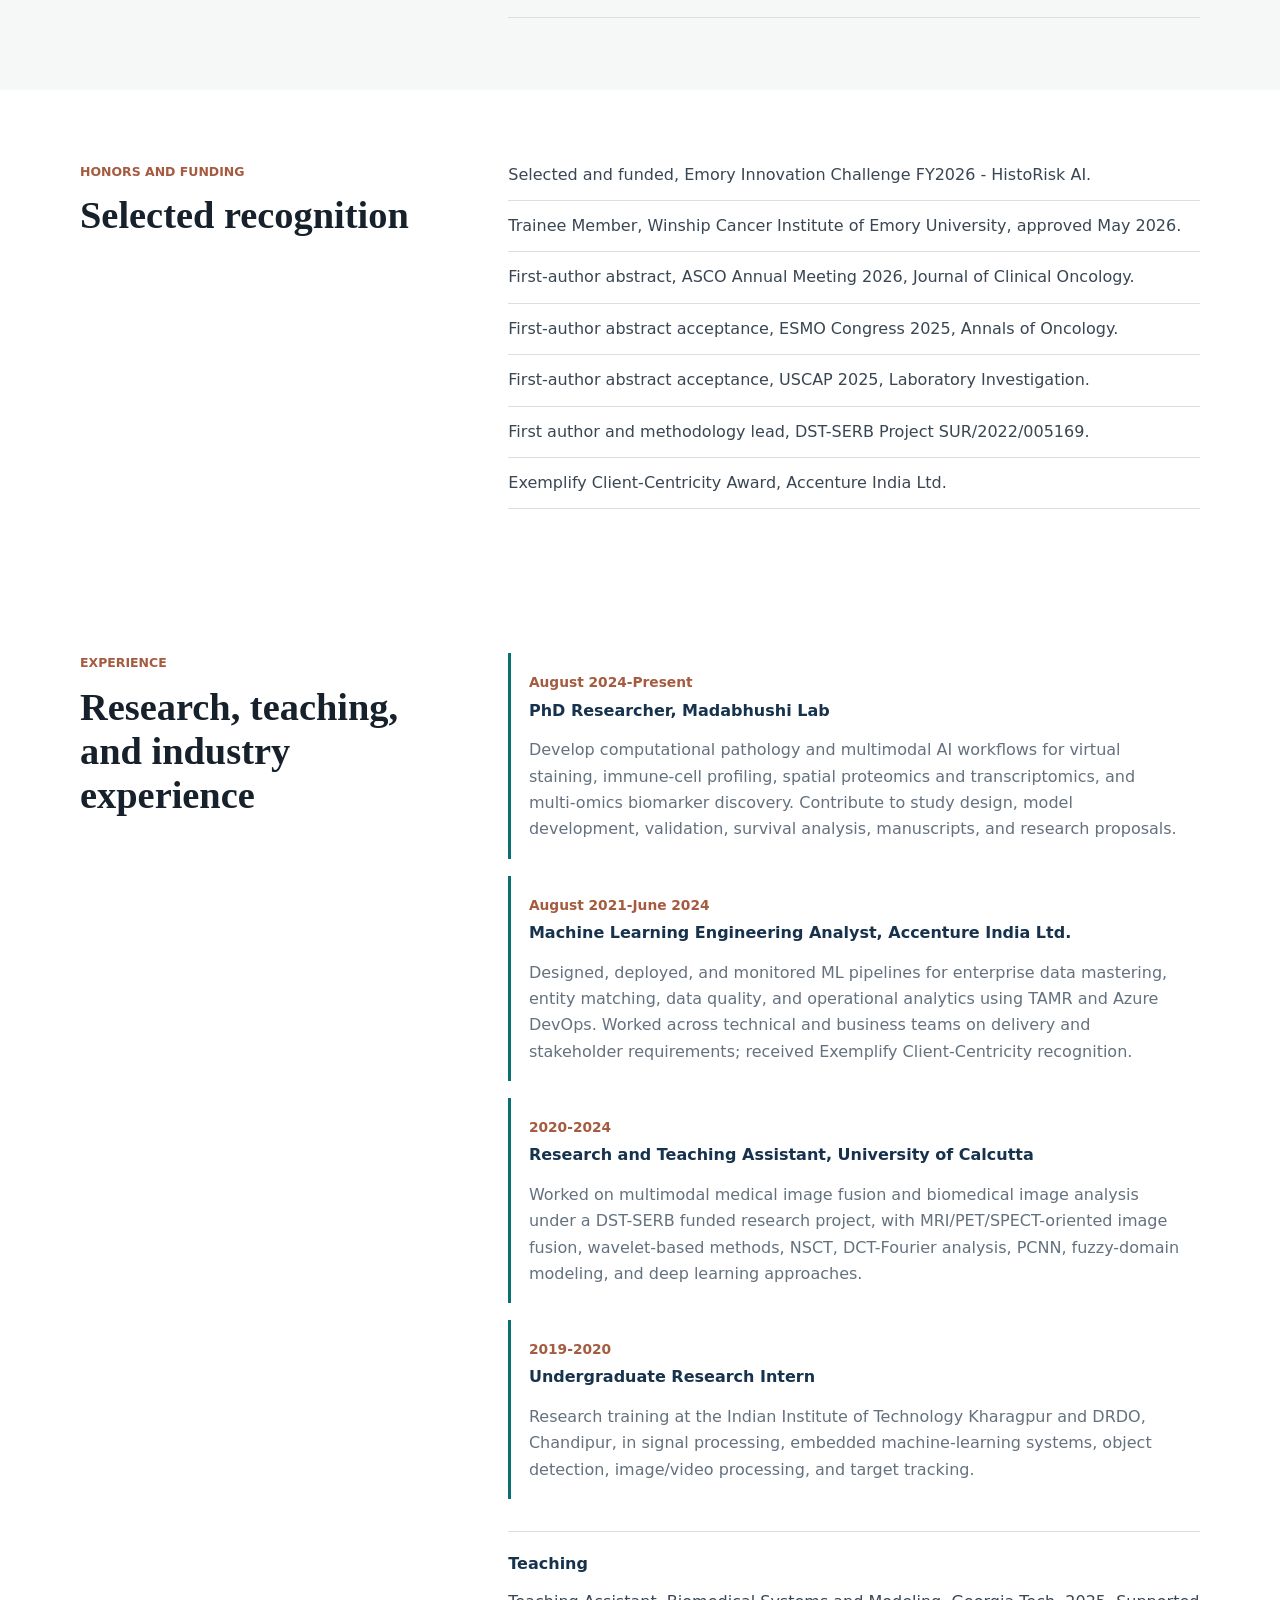
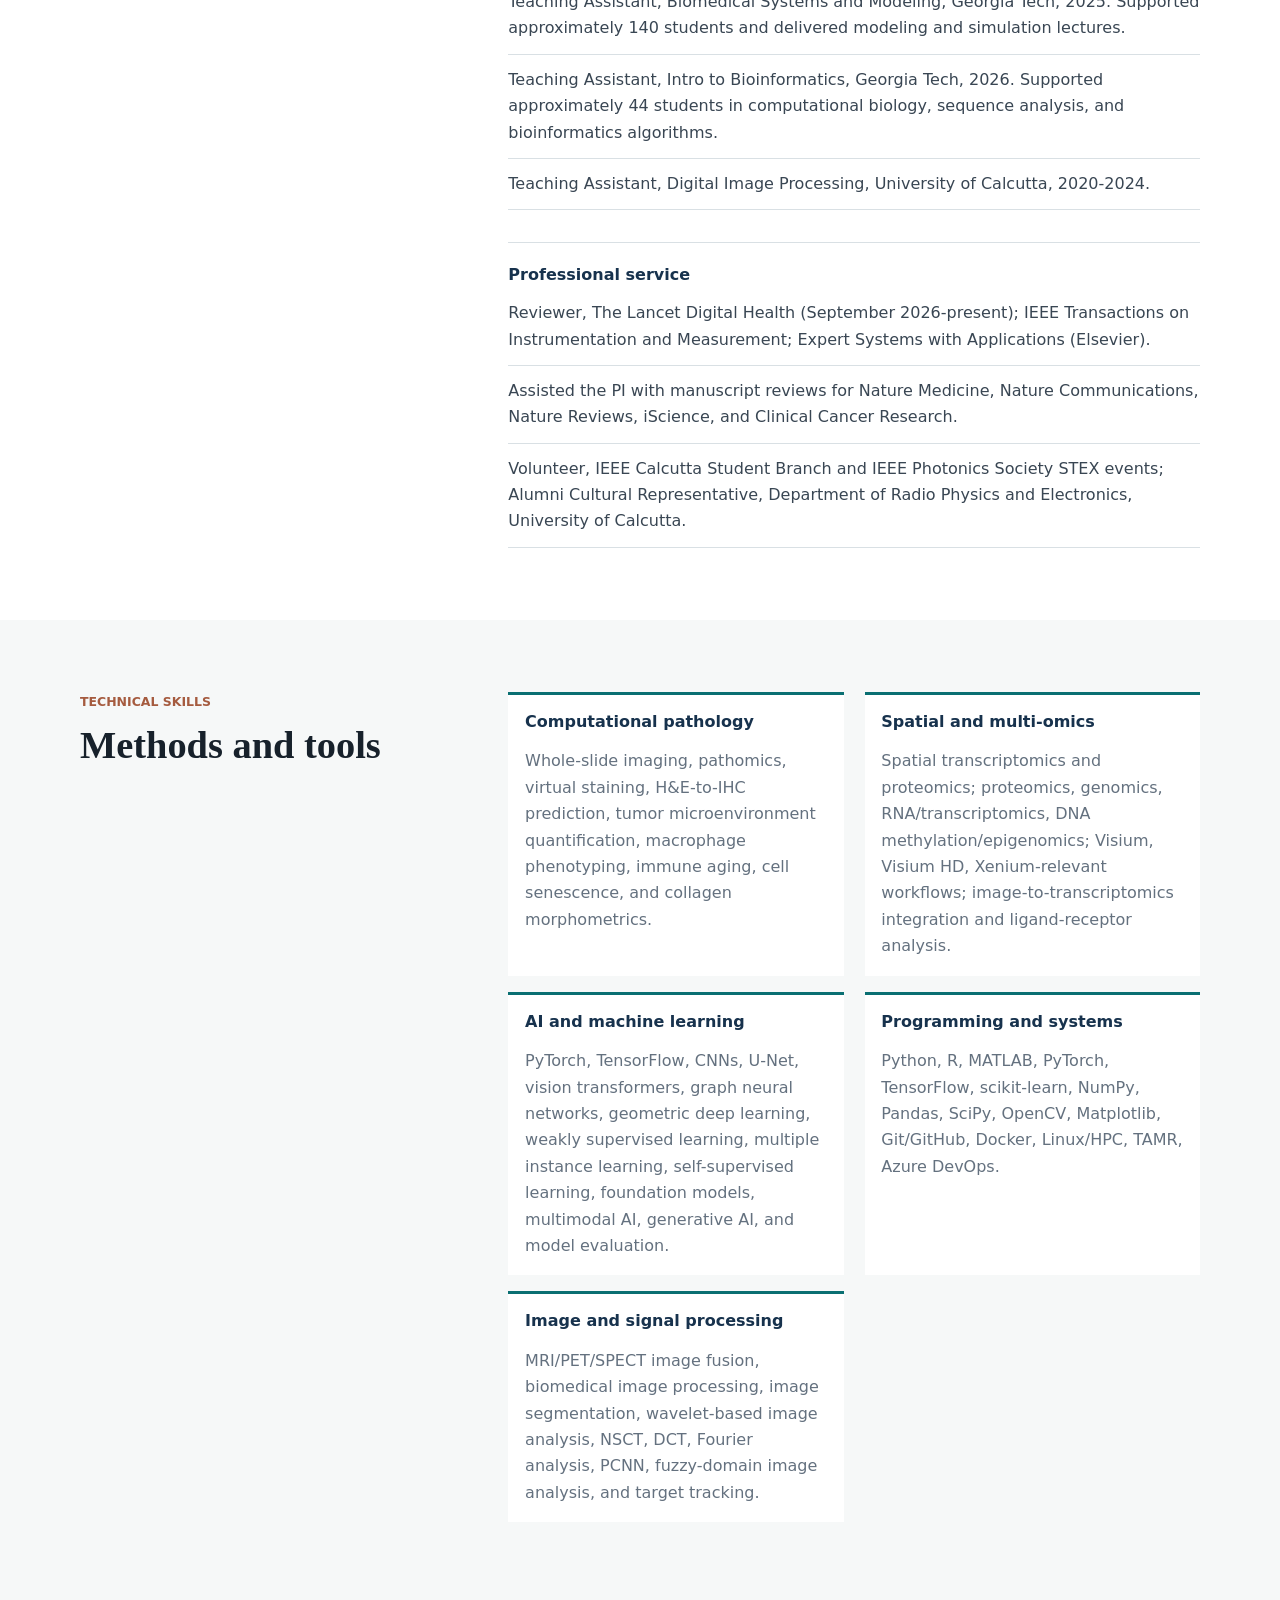
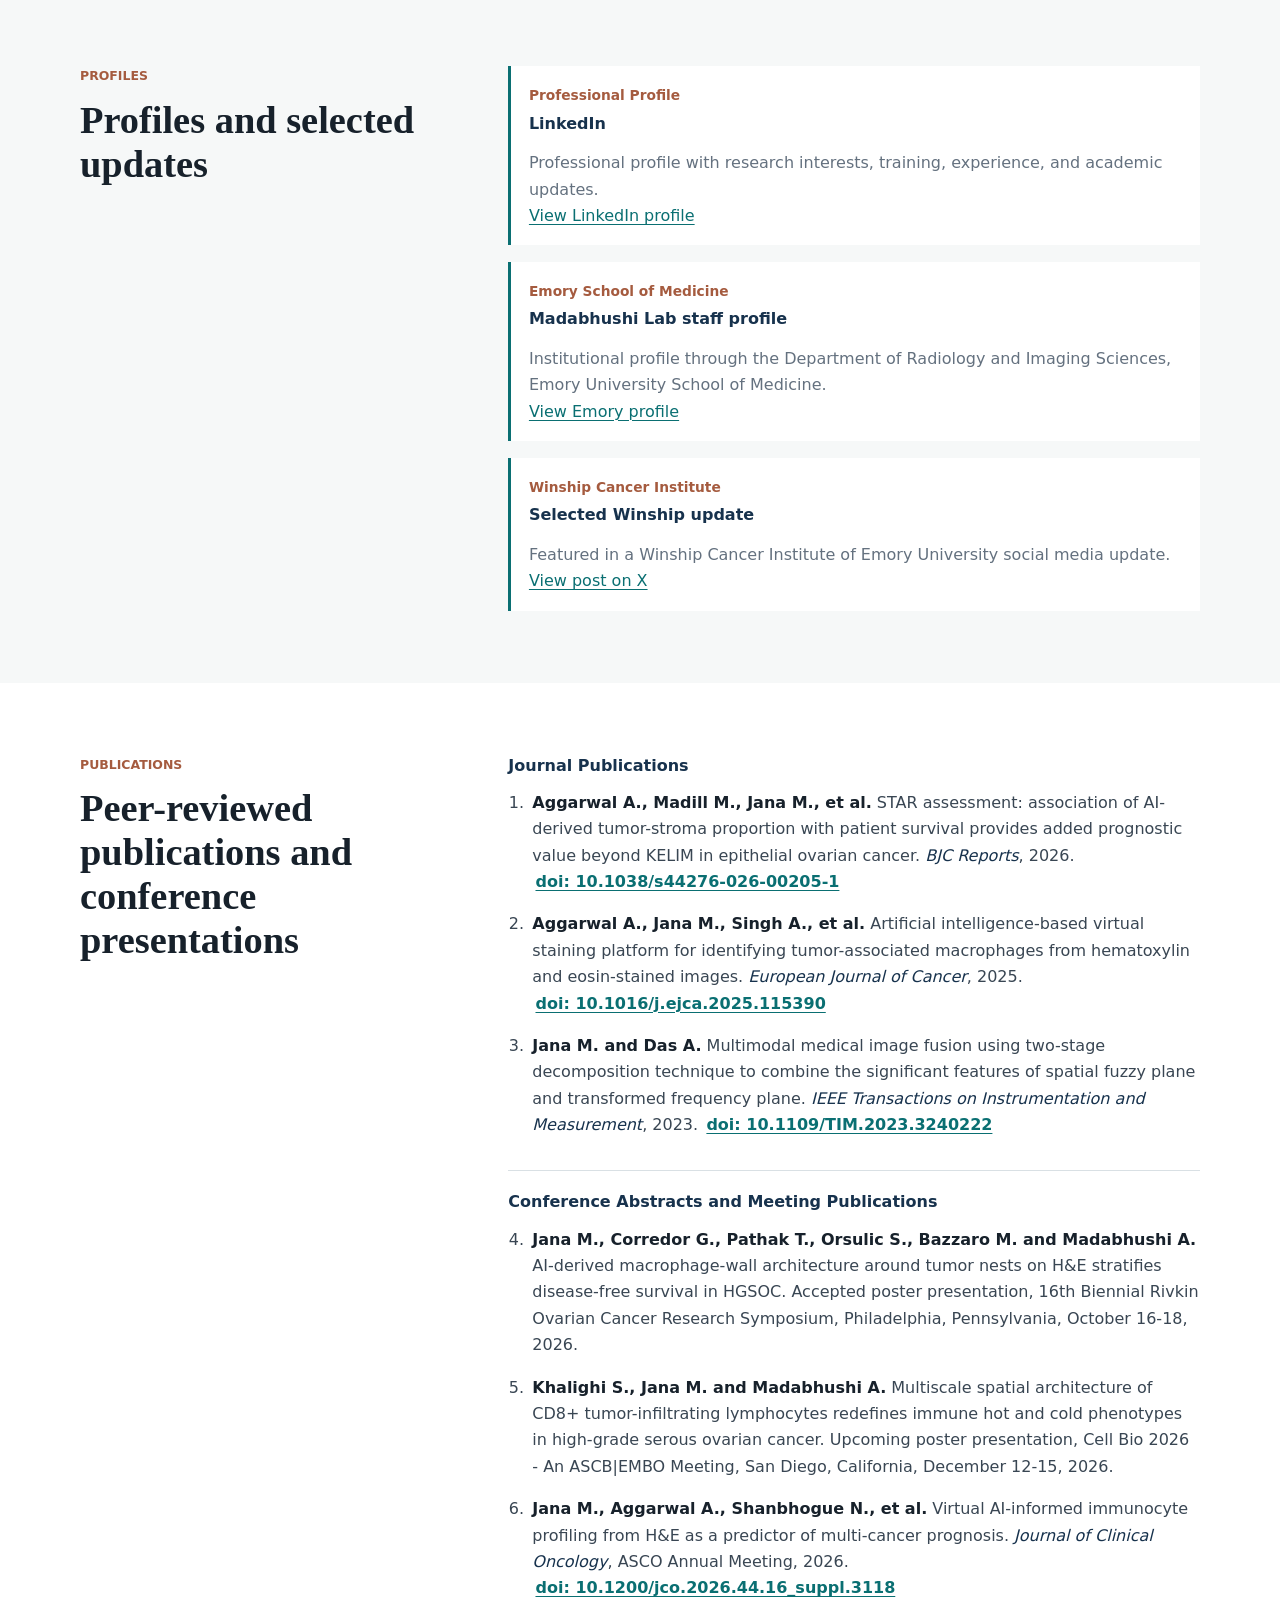
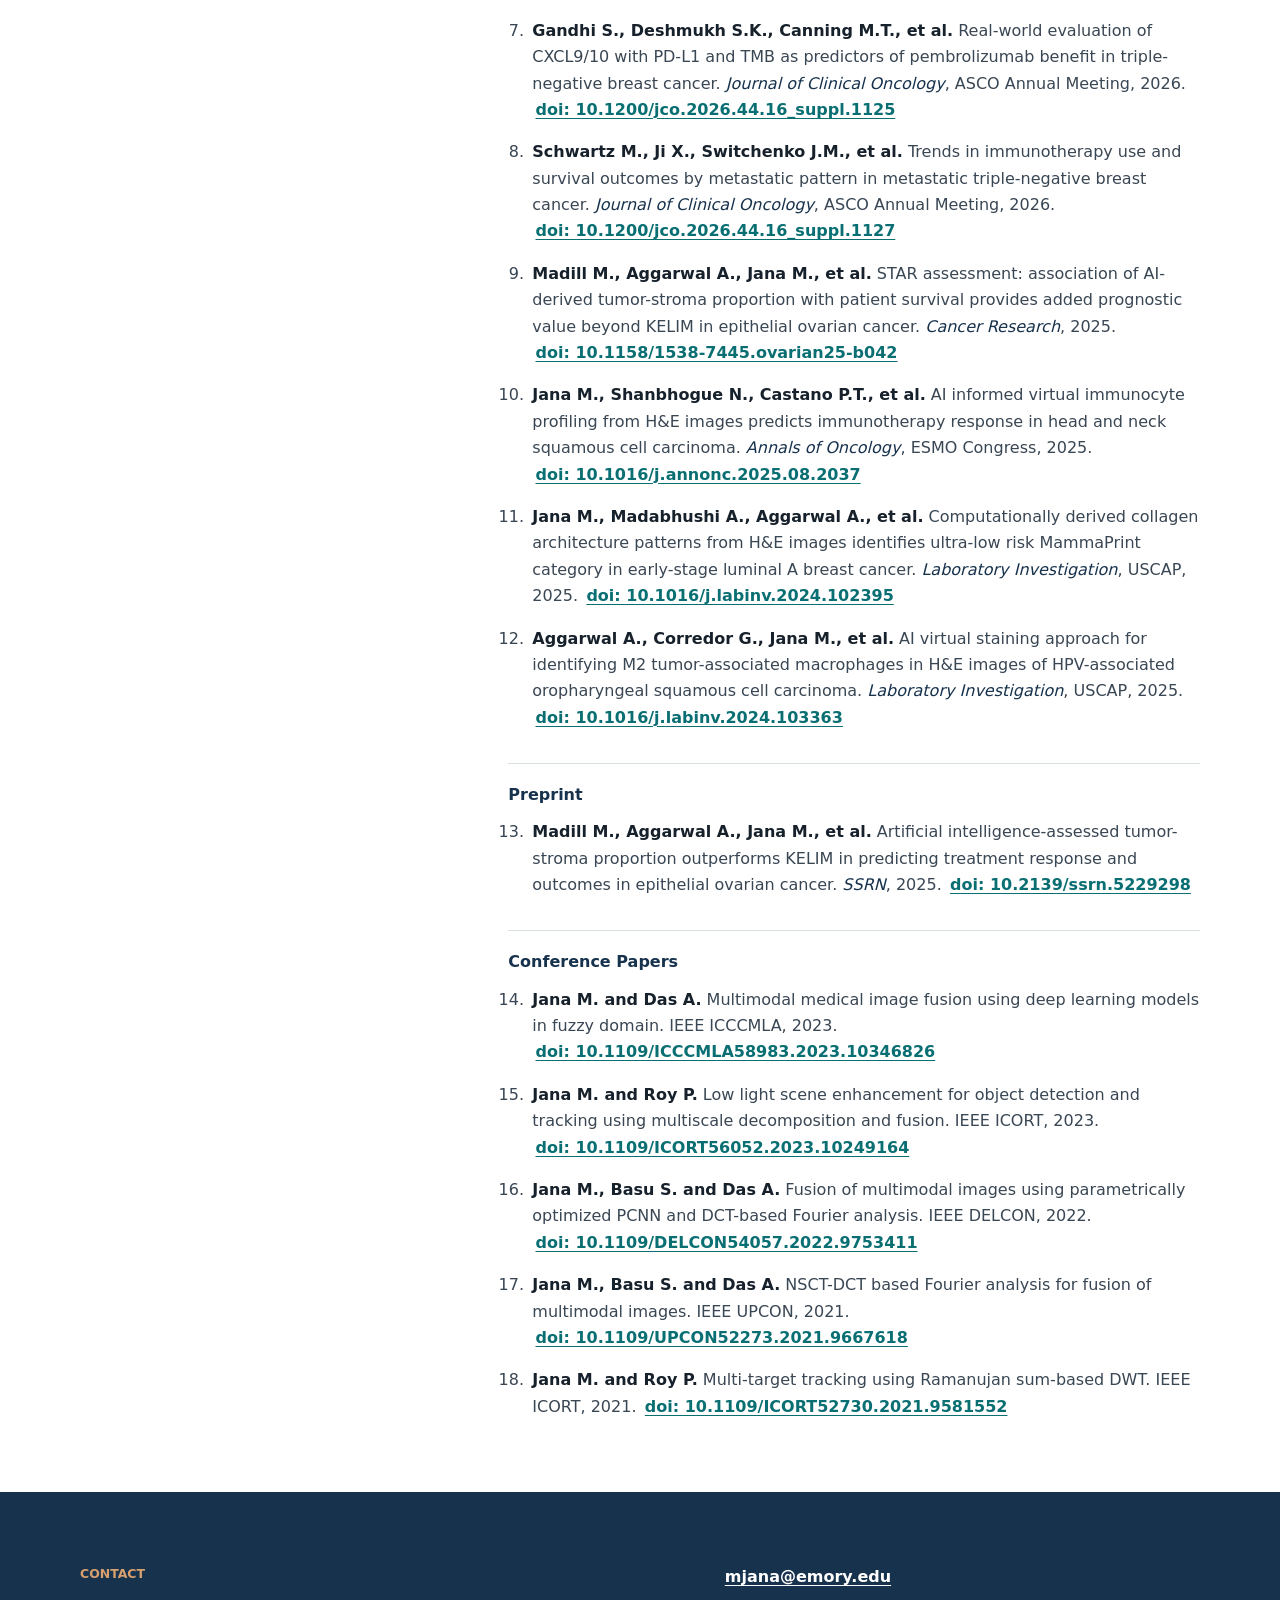
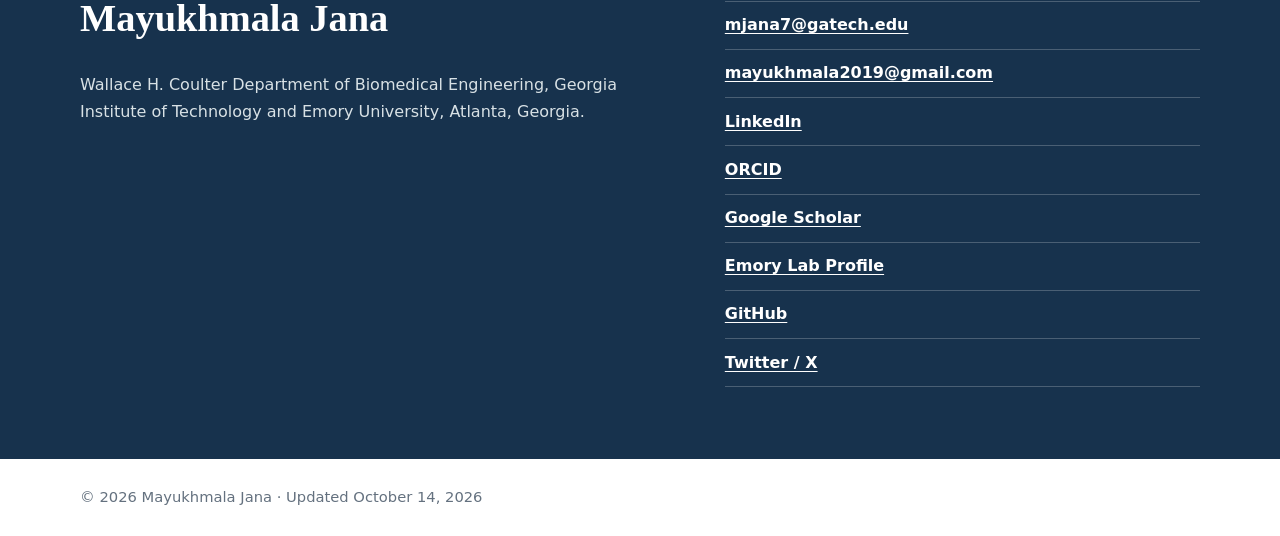
==== commit 53a7f111: "Update research profile and add dated academic and industry CVs Refresh research, translational work" ====
--- a/index.html
+++ b/index.html
@@ -1,477 +1,435 @@
-<!doctype html>
+<!DOCTYPE html>
+
 <html lang="en">
-  <head>
-    <meta charset="utf-8" />
-    <meta name="viewport" content="width=device-width, initial-scale=1" />
-    <title>Mayukhmala Jana | Biomedical AI and Computational Pathology</title>
-    <meta
-      name="description"
-      content="Academic homepage of Mayukhmala Jana, Ph.D. student in Biomedical Engineering at Georgia Tech and Emory University, working in computational pathology, spatial transcriptomics, multi-omics AI, immune aging, cell senescence, and translational oncology."
-    />
-    <meta name="author" content="Mayukhmala Jana" />
-    <meta property="og:title" content="Mayukhmala Jana" />
-    <meta
-      property="og:description"
-      content="Biomedical AI, computational pathology, spatial transcriptomics, immune aging, cell senescence, and translational oncology."
-    />
-    <meta property="og:type" content="website" />
-    <meta property="og:url" content="https://mayukhmalajana.github.io/" />
-    <meta property="og:image" content="https://mayukhmalajana.github.io/profile.jpeg" />
-    <meta name="twitter:card" content="summary_large_image" />
-    <link rel="canonical" href="https://mayukhmalajana.github.io/" />
-    <link rel="stylesheet" href="styles.css" />
-  </head>
-  <body>
-    <a class="skip-link" href="#main">Skip to content</a>
-
-    <header class="site-header">
-      <div class="header-inner">
-        <a class="site-name" href="#top">Mayukhmala Jana</a>
-        <nav class="nav" aria-label="Primary navigation">
-          <a href="#research">Research</a>
-          <a href="#experience">Experience</a>
-          <a href="#profiles">Profiles</a>
-          <a href="#publications">Publications</a>
-          <a href="#contact">Contact</a>
-        </nav>
-      </div>
-    </header>
-
-    <main id="main">
-      <section id="top" class="intro">
-        <div class="page-grid">
-          <div class="intro-main">
-            <p class="kicker">Ph.D. Graduate Student, Biomedical Engineering</p>
-            <h1>Mayukhmala Jana</h1>
-            <p class="lead">
-              I develop biomedical AI methods for computational pathology, spatial transcriptomics,
-              multi-omics integration, immune aging, cell senescence, and translational oncology.
-            </p>
-            <p>
-              I am a Ph.D. student in the Wallace H. Coulter Department of Biomedical Engineering at
-              Georgia Institute of Technology and Emory University, advised by Dr. Anant Madabhushi in
-              the Madabhushi Lab.
-            </p>
-            <div class="link-row" aria-label="Primary links">
-              <a class="button primary" href="cv.html">View CV</a>
-              <a class="button" href="mailto:mjana@emory.edu">Email</a>
-              <a class="button" href="https://scholar.google.com/citations?user=GuKIK5QAAAAJ">Google Scholar</a>
-              <a class="button" href="https://orcid.org/0000-0002-0179-8240">ORCID</a>
-              <a class="button" href="https://x.com/MayukhmalaJ">Twitter / X</a>
-            </div>
-          </div>
-
-          <aside class="profile-panel" aria-label="Profile summary">
-            <figure class="portrait">
-              <img src="profile.jpeg" alt="Portrait of Mayukhmala Jana" width="800" height="800" />
-            </figure>
-            <dl>
-              <div>
-                <dt>Current Institution</dt>
-                <dd>Georgia Tech and Emory University</dd>
-              </div>
-              <div>
-                <dt>Laboratory</dt>
-                <dd>Madabhushi Lab</dd>
-              </div>
-              <div>
-                <dt>Cancer Institute</dt>
-                <dd>Winship Cancer Institute trainee member</dd>
-              </div>
-              <div>
-                <dt>Location</dt>
-                <dd>Health Sciences Research Building II, Atlanta, GA</dd>
-              </div>
-              <div>
-                <dt>Email</dt>
-                <dd>
-                  <a href="mailto:mjana@emory.edu">mjana@emory.edu</a><br />
-                  <a href="mailto:mjana7@gatech.edu">mjana7@gatech.edu</a><br />
-                  <a href="mailto:mayukhmala2019@gmail.com">mayukhmala2019@gmail.com</a>
-                </dd>
-              </div>
-            </dl>
-          </aside>
-        </div>
-      </section>
-
-      <section class="visual-band" aria-label="Computational pathology visual">
-        <div class="visual-band__image" aria-hidden="true"></div>
-      </section>
-
-      <section id="research" class="section">
-        <div class="section-layout">
-          <div class="section-title">
-            <p class="kicker">Research Program</p>
-            <h2>AI methods for tissue morphology, immune phenotyping, and spatial molecular context.</h2>
-          </div>
-          <div class="section-body">
-            <p>
-              My research focuses on extracting clinically meaningful biomarkers from routine histology
-              and connecting those morphology-derived signals with spatial transcriptomics, immune-cell
-              states, immune aging, cell-senescence programs, and molecular risk programs.
-            </p>
-            <div class="research-list">
-              <article>
-                <h3>Generative AI virtual staining</h3>
-                <p>
-                  Generative AI virtual staining and weakly supervised whole-slide image pipelines
-                  for CD68+, CD163+ macrophage subtypes and tumor-infiltrating lymphocyte populations
-                  from H&amp;E images.
+<head>
+<meta charset="utf-8"/>
+<meta content="width=device-width, initial-scale=1" name="viewport"/>
+<title>Mayukhmala Jana | Computational Pathology, Multimodal AI and Precision Oncology</title>
+<meta content="Mayukhmala Jana is a PhD researcher at Georgia Tech and Emory working on computational pathology, spatial proteomics and transcriptomics, virtual staining, generative AI, and cancer biomarker discovery." name="description"/>
+<meta content="Mayukhmala Jana" name="author"/>
+<meta content="Mayukhmala Jana" property="og:title"/>
+<meta content="Mayukhmala Jana is a PhD researcher at Georgia Tech and Emory working on computational pathology, spatial proteomics and transcriptomics, virtual staining, generative AI, and cancer biomarker discovery." property="og:description"/>
+<meta content="website" property="og:type"/>
+<meta content="https://mayukhmalajana.github.io/" property="og:url"/>
+<meta content="https://mayukhmalajana.github.io/profile.jpeg" property="og:image"/>
+<meta content="summary_large_image" name="twitter:card"/>
+<link href="https://mayukhmalajana.github.io/" rel="canonical"/>
+<link href="styles.css" rel="stylesheet"/>
+</head>
+<body>
+<a class="skip-link" href="#main">Skip to content</a>
+<header class="site-header">
+<div class="header-inner">
+<a class="site-name" href="#top">Mayukhmala Jana</a>
+<nav aria-label="Primary navigation" class="nav"><a href="#research">Research</a><a href="#translation">Translation</a><a href="#experience">Experience</a><a href="#publications">Publications</a><a href="cv.html">CVs</a><a href="#contact">Contact</a></nav>
+</div>
+</header>
+<main id="main">
+<section class="intro" id="top">
+<div class="page-grid">
+<div class="intro-main">
+<p class="kicker">PhD Researcher · Georgia Tech and Emory University</p>
+<h1>Mayukhmala Jana</h1>
+<p class="lead">I develop computational pathology and multimodal AI methods to study cancer prognosis and treatment response.</p>
+<p>In the Madabhushi Lab, I connect tissue morphology with spatial and molecular data to investigate interpretable cancer biomarkers. My work brings together virtual staining, generative AI, spatial transcriptomics and proteomics, and experience deploying machine-learning systems in industry.</p>
+<div aria-label="Primary links" class="link-row">
+<a class="button primary" href="cv.html">Academic and industry CVs</a>
+<a class="button" href="mailto:mjana@emory.edu">Email</a>
+<a class="button" href="https://www.linkedin.com/in/mayukhmala-j-2a938a193/">LinkedIn</a>
+<a class="button" href="https://scholar.google.com/citations?user=GuKIK5QAAAAJ">Google Scholar</a>
+<a class="button" href="https://orcid.org/0000-0002-0179-8240">ORCID</a>
+<a class="button" href="https://x.com/MayukhmalaJ">Twitter / X</a>
+</div>
+</div>
+<aside aria-label="Profile summary" class="profile-panel">
+<figure class="portrait">
+<img alt="Portrait of Mayukhmala Jana" height="800" src="profile.jpeg" width="800"/>
+</figure>
+<dl>
+<div>
+<dt>Current Institution</dt>
+<dd>Georgia Tech and Emory University</dd>
+</div>
+<div>
+<dt>Laboratory</dt>
+<dd>Madabhushi Lab</dd>
+</div>
+<div>
+<dt>Cancer Institute</dt>
+<dd>Winship Cancer Institute trainee member</dd>
+</div>
+<div>
+<dt>Location</dt>
+<dd>Health Sciences Research Building II, Atlanta, GA</dd>
+</div>
+<div>
+<dt>Email</dt>
+<dd>
+<a href="mailto:mjana@emory.edu">mjana@emory.edu</a><br/>
+<a href="mailto:mjana7@gatech.edu">mjana7@gatech.edu</a><br/>
+<a href="mailto:mayukhmala2019@gmail.com">mayukhmala2019@gmail.com</a>
+</dd>
+</div>
+<div><dt>Advisor</dt><dd>Dr. Anant Madabhushi</dd></div></dl>
+</aside>
+</div>
+</section>
+<section aria-label="Computational pathology visual" class="visual-band">
+<div aria-hidden="true" class="visual-band__image"></div>
+</section>
+<section class="section" id="research">
+<div class="section-layout">
+<div class="section-title">
+<p class="kicker">Research</p>
+<h2>Tissue images, spatial biology, and cancer biomarkers</h2>
+</div>
+<div class="section-body">
+<p>My research connects routine H&amp;E histology with molecular and spatial measurements to investigate the tumor microenvironment, prognosis, and treatment response across breast, ovarian, and head and neck cancers.</p>
+<p>I work with whole-slide image analysis, weakly supervised deep learning, virtual staining, and generative AI. My earlier work in multimodal medical image fusion provides a foundation in computer vision, image segmentation, wavelets, and biomedical signal processing.</p>
+<h3 class="subheading">Current projects</h3>
+<div class="research-list">
+<article>
+<h3>AI-based virtual staining and immune profiling from H&amp;E images</h3>
+<p>Developing H&amp;E-based methods to infer macrophage and lymphocyte patterns and characterize the tumor microenvironment. Contributions include VISTA virtual staining (second author) and first-author VAIP and VIPER conference abstracts.</p>
+<p class="meta">Tools: whole-slide imaging, computational pathology, virtual staining, deep learning, generative AI.</p>
+<p class="research-links"><a href="https://doi.org/10.1016/j.ejca.2025.115390">VISTA</a> · <a href="https://doi.org/10.1200/jco.2026.44.16_suppl.3118">VAIP</a> · <a href="https://doi.org/10.1016/j.annonc.2025.08.2037">VIPER</a></p></article>
+<article>
+<h3>Spatial proteomics, transcriptomics, and multi-omics</h3>
+<p>Integrating histology with spatial transcriptomics and spatial proteomics, alongside proteomic, genomic, RNA/transcriptomic, and DNA methylation/epigenomic data, to connect tissue architecture with molecular programs.</p>
+<p class="meta">Methods: Visium, Visium HD, Xenium-relevant analyses, image-to-omics integration, and biomarker discovery.</p>
+</article>
+<article>
+<h3>Multi-cancer prognostic and predictive AI modeling</h3>
+<p>Investigating tumor architecture, stromal organization, collagen patterns, and immune-cell spatial relationships for cancer risk stratification and treatment-response research. Methods include model validation and survival analysis.</p>
+<p class="meta">Tools: digital pathology, pathomics, multimodal AI, risk modeling, precision oncology.</p>
+</article>
+<article><h3>Immune aging and cell senescence</h3><p>Research interests in how immune states, senescence programs, and tissue microenvironment changes relate to cancer progression and treatment response.</p><p class="meta">Connecting tissue morphology, spatial biology, and molecular context.</p></article></div>
+</div>
+</div>
+</section><section class="section section-muted" id="translation"><div class="section-layout"><div class="section-title"><p class="kicker">Clinical translation</p><h2>HistoRisk AI</h2></div><div class="section-body"><p class="project-status">Emory Innovation Challenge FY2026 · Selected and funded</p><p>I am a core computational pathology team member on HistoRisk AI, contributing to histopathologic breast cancer risk stratification from routine H&amp;E slides.</p><p>My work spans collagen, nuclear, tumor-texture, and immune features; model development; validation; and interpretation. The project explores how image-derived biomarkers can complement molecular risk testing and support more accessible precision oncology.</p><p>Working across engineering, pathology, and oncology, I contribute to the development of scalable clinical decision-support approaches grounded in clinical needs.</p></div></div></section>
+<section class="section section-muted">
+<div class="section-layout">
+<div class="section-title">
+<p class="kicker">Education</p>
+<h2>Educational background</h2>
+</div>
+<div class="section-body">
+<div class="timeline">
+<article>
+<span class="date">August 2024-Present</span>
+<h3>Ph.D. in Biomedical Engineering, in progress</h3>
+<p>Joint PhD in the Wallace H. Coulter Department of Biomedical Engineering, Georgia Institute of Technology and Emory University. Advisor: Dr. Anant Madabhushi. August 2024-present; expected completion 2029.</p>
+</article>
+<article>
+<span class="date">2017-2021</span>
+<h3>B.Tech. in Electronics and Communication Engineering</h3>
+<p>
+                  Department of Radio Physics and Electronics, University of Calcutta, Kolkata, India.
+                  CGPA: 9.70/10. Ranked 1st in cohort and graduated summa cum laude.
                 </p>
-              </article>
-              <article>
-                <h3>Spatial and multi-omics integration</h3>
-                <p>
-                  H&amp;E-derived pathomics feature maps integrated with 10x Visium, Visium HD,
-                  Xenium-relevant workflows, pathway analysis, gene-expression programs, and molecular
-                  risk signatures.
+</article>
+</div>
+<details class="coursework"><summary>Selected graduate coursework</summary><p><strong>Georgia Institute of Technology</strong><br/>Machine Learning in Biosciences (BMED 6517); Statistical Methods (ISYE 6739); Systems Physiology (BMED 6042); Systems Pathophysiology (BMED 6793); Magnetic Resonance Imaging (BMED 6210); Advanced Seminar in Medical Imaging (BMED 8813); Integrative Core (BMED 7011).</p><p><strong>Emory University</strong><br/>Hypothesis and Science Writing / Grant Writing (IBS 522R); Cancer Biology I (IBS 523, in progress, Fall 2026).</p><p>Additional training in teaching practice, research ethics, and research integrity.</p></details></div>
+</div>
+</section>
+<section class="section">
+<div class="section-layout">
+<div class="section-title">
+<p class="kicker">Honors and Funding</p>
+<h2>Selected recognition</h2>
+</div>
+<div class="section-body">
+<ul class="plain-list">
+<li>Selected and funded, Emory Innovation Challenge FY2026 - HistoRisk AI.</li>
+<li>Trainee Member, Winship Cancer Institute of Emory University, approved May 2026.</li>
+<li>First-author abstract, ASCO Annual Meeting 2026, Journal of Clinical Oncology.</li>
+<li>First-author abstract acceptance, ESMO Congress 2025, Annals of Oncology.</li>
+<li>First-author abstract acceptance, USCAP 2025, Laboratory Investigation.</li>
+<li>First author and methodology lead, DST-SERB Project SUR/2022/005169.</li>
+<li>Exemplify Client-Centricity Award, Accenture India Ltd.</li>
+</ul>
+</div>
+</div>
+</section>
+<section class="section" id="experience">
+<div class="section-layout">
+<div class="section-title">
+<p class="kicker">Experience</p>
+<h2>Research, teaching, and industry experience</h2>
+</div>
+<div class="section-body">
+<div class="timeline">
+<article>
+<span class="date">August 2024-Present</span>
+<h3>PhD Researcher, Madabhushi Lab</h3>
+<p>Develop computational pathology and multimodal AI workflows for virtual staining, immune-cell profiling, spatial proteomics and transcriptomics, and multi-omics biomarker discovery. Contribute to study design, model development, validation, survival analysis, manuscripts, and research proposals.</p>
+</article>
+<article>
+<span class="date">August 2021-June 2024</span>
+<h3>Machine Learning Engineering Analyst, Accenture India Ltd.</h3>
+<p>Designed, deployed, and monitored ML pipelines for enterprise data mastering, entity matching, data quality, and operational analytics using TAMR and Azure DevOps. Worked across technical and business teams on delivery and stakeholder requirements; received Exemplify Client-Centricity recognition.</p>
+</article>
+<article>
+<span class="date">2020-2024</span>
+<h3>Research and Teaching Assistant, University of Calcutta</h3>
+<p>
+                  Worked on multimodal medical image fusion and biomedical image analysis under a
+                  DST-SERB funded research project, with MRI/PET/SPECT-oriented image fusion,
+                  wavelet-based methods, NSCT, DCT-Fourier analysis, PCNN, fuzzy-domain modeling,
+                  and deep learning approaches.
                 </p>
-              </article>
-              <article>
-                <h3>Immune aging and cell senescence</h3>
-                <p>
-                  Modeling aging-associated immune states, senescence programs, and tissue
-                  microenvironment shifts from histology, spatial transcriptomics, and multi-omics data.
+</article>
+<article>
+<span class="date">2019-2020</span>
+<h3>Undergraduate Research Intern</h3>
+<p>Research training at the Indian Institute of Technology Kharagpur and DRDO, Chandipur, in signal processing, embedded machine-learning systems, object detection, image/video processing, and target tracking.</p>
+</article>
+</div>
+<h3 class="subheading">Teaching</h3>
+<ul class="plain-list">
+<li>Teaching Assistant, Biomedical Systems and Modeling, Georgia Tech, 2025. Supported approximately 140 students and delivered modeling and simulation lectures.</li>
+<li>Teaching Assistant, Intro to Bioinformatics, Georgia Tech, 2026. Supported approximately 44 students in computational biology, sequence analysis, and bioinformatics algorithms.</li>
+<li>Teaching Assistant, Digital Image Processing, University of Calcutta, 2020-2024.</li>
+</ul>
+<h3 class="subheading">Professional service</h3>
+<ul class="plain-list"><li>Reviewer, The Lancet Digital Health (September 2026-present); IEEE Transactions on Instrumentation and Measurement; Expert Systems with Applications (Elsevier).</li><li>Assisted the PI with manuscript reviews for Nature Medicine, Nature Communications, Nature Reviews, iScience, and Clinical Cancer Research.</li><li>Volunteer, IEEE Calcutta Student Branch and IEEE Photonics Society STEX events; Alumni Cultural Representative, Department of Radio Physics and Electronics, University of Calcutta.</li></ul>
+</div>
+</div>
+</section>
+<section class="section section-muted">
+<div class="section-layout">
+<div class="section-title">
+<p class="kicker">Technical Skills</p>
+<h2>Methods and tools</h2>
+</div>
+<div class="section-body">
+<div class="skills-grid">
+<div>
+<h3>Computational pathology</h3>
+<p>Whole-slide imaging, pathomics, virtual staining, H&amp;E-to-IHC prediction, tumor microenvironment quantification, macrophage phenotyping, immune aging, cell senescence, and collagen morphometrics.</p>
+</div>
+<div>
+<h3>Spatial and multi-omics</h3>
+<p>Spatial transcriptomics and proteomics; proteomics, genomics, RNA/transcriptomics, DNA methylation/epigenomics; Visium, Visium HD, Xenium-relevant workflows; image-to-transcriptomics integration and ligand-receptor analysis.</p>
+</div>
+<div>
+<h3>AI and machine learning</h3>
+<p>PyTorch, TensorFlow, CNNs, U-Net, vision transformers, graph neural networks, geometric deep learning, weakly supervised learning, multiple instance learning, self-supervised learning, foundation models, multimodal AI, generative AI, and model evaluation.</p>
+</div>
+<div>
+<h3>Programming and systems</h3>
+<p>Python, R, MATLAB, PyTorch, TensorFlow, scikit-learn, NumPy, Pandas, SciPy, OpenCV, Matplotlib, Git/GitHub, Docker, Linux/HPC, TAMR, Azure DevOps.</p>
+</div>
+<div>
+<h3>Image and signal processing</h3>
+<p>MRI/PET/SPECT image fusion, biomedical image processing, image segmentation, wavelet-based image analysis, NSCT, DCT, Fourier analysis, PCNN, fuzzy-domain image analysis, and target tracking.</p>
+</div>
+</div>
+</div>
+</div>
+</section>
+<section class="section section-muted" id="profiles">
+<div class="section-layout">
+<div class="section-title">
+<p class="kicker">Profiles</p>
+<h2>Profiles and selected updates</h2>
+</div>
+<div class="section-body">
+<div class="timeline">
+<article>
+<span class="date">Professional Profile</span>
+<h3>LinkedIn</h3>
+<p>
+                  Professional profile with research interests, training, experience, and academic updates.
                 </p>
-              </article>
-              <article>
-                <h3>Virtual staining and biomarker inference</h3>
-                <p>
-                  IHC and IF-free computational pathology workflows for H&amp;E-to-immune-marker
-                  inference and tumor-associated cell phenotyping.
-                </p>
-              </article>
-              <article>
-                <h3>Translational oncology applications</h3>
-                <p>
-                  Breast cancer, HPV-associated oropharyngeal squamous cell carcinoma, ovarian and
-                  gynecologic cancers, and multi-organ oncology collaborations.
-                </p>
-              </article>
-            </div>
-          </div>
-        </div>
-      </section>
-
-      <section class="section section-muted">
-        <div class="section-layout">
-          <div class="section-title">
-            <p class="kicker">Education</p>
-            <h2>Training</h2>
-          </div>
-          <div class="section-body">
-            <div class="timeline">
-              <article>
-                <span class="date">2024-2029</span>
-                <h3>Ph.D. in Biomedical Engineering, in progress</h3>
-                <p>
-                  Georgia Institute of Technology and Emory University. Advisor: Dr. Anant Madabhushi.
-                  Focus: AI in computational pathology, spatial transcriptomics, multi-omics integration,
-                  and translational oncology.
-                </p>
-              </article>
-              <article>
-                <span class="date">2017-2021</span>
-                <h3>B.Tech. in Electronics and Communication Engineering</h3>
-                <p>
-                  University of Calcutta. CGPA: 9.70/10. Ranked 1st in cohort and graduated summa cum
-                  laude.
-                </p>
-              </article>
-            </div>
-          </div>
-        </div>
-      </section>
-
-      <section class="section">
-        <div class="section-layout">
-          <div class="section-title">
-            <p class="kicker">Honors and Funding</p>
-            <h2>Selected recognition</h2>
-          </div>
-          <div class="section-body">
-            <ul class="plain-list">
-              <li>Selected and funded, Emory Innovation Challenge FY2026 - HistoRisk AI.</li>
-              <li>Trainee Member, Winship Cancer Institute of Emory University, approved May 2026.</li>
-              <li>First-author abstract, ASCO Annual Meeting 2026, Journal of Clinical Oncology.</li>
-              <li>First-author abstract acceptance, ESMO Congress 2025, Annals of Oncology.</li>
-              <li>First-author abstract acceptance, USCAP 2025, Laboratory Investigation.</li>
-              <li>First author and methodology lead, DST-SERB Project SUR/2022/005169.</li>
-              <li>Exemplify Client-Centricity Award, Accenture India Ltd.</li>
-            </ul>
-          </div>
-        </div>
-      </section>
-
-      <section id="experience" class="section">
-        <div class="section-layout">
-          <div class="section-title">
-            <p class="kicker">Experience</p>
-            <h2>Research, teaching, and industry experience</h2>
-          </div>
-          <div class="section-body">
-            <div class="timeline">
-              <article>
-                <span class="date">2024-Present</span>
-                <h3>Ph.D. Researcher, Madabhushi Lab</h3>
-                <p>
-                  Biomedical Informatics Lab, Emory University. Computational pathology, virtual staining,
-                  spatial transcriptomics, multi-omics integration, and translational oncology AI.
-                </p>
-              </article>
-              <article>
-                <span class="date">2021-2024</span>
-                <h3>Machine Learning Engineering Analyst, Accenture India Ltd.</h3>
-                <p>
-                  ML pipeline design, deployment, production monitoring, entity matching, data quality,
-                  data mastering, and operational analytics workflows.
-                </p>
-              </article>
-              <article>
-                <span class="date">2020-2024</span>
-                <h3>Research and Teaching Assistant, University of Calcutta</h3>
-                <p>
-                  Multimodal medical image fusion research under DST-SERB Project SUR/2022/005169 and
-                  Digital Image Processing teaching support.
-                </p>
-              </article>
-              <article>
-                <span class="date">2019-2020</span>
-                <h3>Undergraduate Research Intern</h3>
-                <p>
-                  Indian Institute of Technology Kharagpur and Defence Research and Development
-                  Organisation, Chandipur. Signal processing, embedded machine learning, object detection,
-                  and target tracking.
-                </p>
-              </article>
-            </div>
-
-            <h3 class="subheading">Teaching</h3>
-            <ul class="plain-list">
-              <li>Teaching Assistant, Biomedical Systems and Modeling, Georgia Institute of Technology, 2025.</li>
-              <li>Teaching Assistant, Intro to Bioinformatics, Georgia Institute of Technology, 2026.</li>
-              <li>Teaching Assistant, Digital Image Processing, University of Calcutta, 2020-2024.</li>
-            </ul>
-          </div>
-        </div>
-      </section>
-
-      <section class="section section-muted">
-        <div class="section-layout">
-          <div class="section-title">
-            <p class="kicker">Technical Skills</p>
-            <h2>Methods and tools</h2>
-          </div>
-          <div class="section-body">
-            <div class="skills-grid">
-              <div>
-                <h3>Computational pathology</h3>
-                <p>Whole-slide imaging, pathomics, virtual staining, H&amp;E-to-IHC prediction, tumor microenvironment quantification, macrophage phenotyping, immune aging, cell senescence, and collagen morphometrics.</p>
-              </div>
-              <div>
-                <h3>Spatial and multi-omics</h3>
-                <p>10x Visium, Visium HD, Xenium, spatial transcriptomics, image-to-transcriptomics integration, gene-expression inference, pathway analysis, and ligand-receptor analysis.</p>
-              </div>
-              <div>
-                <h3>AI and machine learning</h3>
-                <p>PyTorch, TensorFlow, CNNs, U-Net, vision transformers, graph neural networks, geometric deep learning, weakly supervised learning, multiple instance learning, self-supervised learning, foundation models, generative AI, and model evaluation.</p>
-              </div>
-              <div>
-                <h3>Programming and systems</h3>
-                <p>Python, MATLAB, R, NumPy, Pandas, OpenCV, scikit-learn, SciPy, Matplotlib, Git/GitHub, Docker, Linux/HPC, Azure DevOps.</p>
-              </div>
-            </div>
-          </div>
-        </div>
-      </section>
-
-      <section id="profiles" class="section section-muted">
-        <div class="section-layout">
-          <div class="section-title">
-            <p class="kicker">Profiles</p>
-            <h2>Institutional profiles and selected updates</h2>
-          </div>
-          <div class="section-body">
-            <div class="timeline">
-              <article>
-                <span class="date">Emory School of Medicine</span>
-                <h3>Madabhushi Lab staff profile</h3>
-                <p>
+<p><a href="https://www.linkedin.com/in/mayukhmala-j-2a938a193/">View LinkedIn profile</a></p>
+</article>
+<article>
+<span class="date">Emory School of Medicine</span>
+<h3>Madabhushi Lab staff profile</h3>
+<p>
                   Institutional profile through the Department of Radiology and Imaging Sciences,
                   Emory University School of Medicine.
                 </p>
-                <p>
-                  <a href="https://med.emory.edu/departments/radiology/research/research-labs/madabhushi-lab/staff-profiles/jana-mayukhmala.html">View Emory profile</a>
-                </p>
-              </article>
-              <article>
-                <span class="date">Winship Cancer Institute</span>
-                <h3>Selected Winship update</h3>
-                <p>
+<p>
+<a href="https://med.emory.edu/departments/radiology/research/research-labs/madabhushi-lab/staff-profiles/jana-mayukhmala.html">View Emory profile</a>
+</p>
+</article>
+<article>
+<span class="date">Winship Cancer Institute</span>
+<h3>Selected Winship update</h3>
+<p>
                   Featured in a Winship Cancer Institute of Emory University social media update.
                 </p>
-                <p><a href="https://x.com/WinshipAtEmory/status/2060829152601666002?s=20">View post on X</a></p>
-              </article>
-            </div>
-          </div>
-        </div>
-      </section>
-
-      <section id="publications" class="section">
-        <div class="section-layout">
-          <div class="section-title">
-            <p class="kicker">Publications</p>
-            <h2>Peer-reviewed publications and conference presentations</h2>
-          </div>
-          <div class="section-body">
-            <h3 class="pub-heading">Journal Publications</h3>
-            <ol class="publication-list">
-              <li>
-                <strong>Aggarwal A., Madill M., Jana M., et al.</strong>
+<p><a href="https://x.com/WinshipAtEmory/status/2060829152601666002?s=20">View post on X</a></p>
+</article>
+</div>
+</div>
+</div>
+</section>
+<section class="section" id="publications">
+<div class="section-layout">
+<div class="section-title">
+<p class="kicker">Publications</p>
+<h2>Peer-reviewed publications and conference presentations</h2>
+</div>
+<div class="section-body">
+<h3 class="pub-heading">Journal Publications</h3>
+<ol class="publication-list">
+<li>
+<strong>Aggarwal A., Madill M., Jana M., et al.</strong>
                 STAR assessment: association of AI-derived tumor-stroma proportion with patient survival
                 provides added prognostic value beyond KELIM in epithelial ovarian cancer.
                 <em>BJC Reports</em>, 2026.
                 <a href="https://doi.org/10.1038/s44276-026-00205-1">doi: 10.1038/s44276-026-00205-1</a>
-              </li>
-              <li>
-                <strong>Aggarwal A., Jana M., Singh A., et al.</strong>
+</li>
+<li>
+<strong>Aggarwal A., Jana M., Singh A., et al.</strong>
                 Artificial intelligence-based virtual staining platform for identifying tumor-associated
                 macrophages from hematoxylin and eosin-stained images. <em>European Journal of Cancer</em>,
                 2025.
                 <a href="https://doi.org/10.1016/j.ejca.2025.115390">doi: 10.1016/j.ejca.2025.115390</a>
-              </li>
-              <li>
-                <strong>Jana M. and Das A.</strong>
+</li>
+<li>
+<strong>Jana M. and Das A.</strong>
                 Multimodal medical image fusion using two-stage decomposition technique to combine the
                 significant features of spatial fuzzy plane and transformed frequency plane.
                 <em>IEEE Transactions on Instrumentation and Measurement</em>, 2023.
                 <a href="https://doi.org/10.1109/TIM.2023.3240222">doi: 10.1109/TIM.2023.3240222</a>
+</li>
+</ol>
+<h3 class="pub-heading">Conference Abstracts and Meeting Publications</h3>
+<ol class="publication-list" start="4">
+<li>
+<strong>Jana M., Corredor G., Pathak T., Orsulic S., Bazzaro M. and Madabhushi A.</strong>
+                AI-derived macrophage-wall architecture around tumor nests on H&amp;E stratifies
+                disease-free survival in HGSOC. Accepted poster presentation, 16th Biennial Rivkin
+                Ovarian Cancer Research Symposium, Philadelphia, Pennsylvania, October 16-18, 2026.
               </li>
-            </ol>
-
-            <h3 class="pub-heading">Conference Abstracts and Meeting Publications</h3>
-            <ol class="publication-list" start="4">
-              <li>
-                <strong>Jana M., Aggarwal A., Shanbhogue N., et al.</strong>
+<li>
+<strong>Khalighi S., Jana M. and Madabhushi A.</strong>
+                Multiscale spatial architecture of CD8+ tumor-infiltrating lymphocytes redefines
+                immune hot and cold phenotypes in high-grade serous ovarian cancer. Upcoming poster
+                presentation, Cell Bio 2026 - An ASCB|EMBO Meeting, San Diego, California,
+                December 12-15, 2026.
+              </li>
+<li>
+<strong>Jana M., Aggarwal A., Shanbhogue N., et al.</strong>
                 Virtual AI-informed immunocyte profiling from H&amp;E as a predictor of multi-cancer
                 prognosis. <em>Journal of Clinical Oncology</em>, ASCO Annual Meeting, 2026.
                 <a href="https://doi.org/10.1200/jco.2026.44.16_suppl.3118">doi: 10.1200/jco.2026.44.16_suppl.3118</a>
-              </li>
-              <li>
-                <strong>Gandhi S., Deshmukh S.K., Canning M.T., et al.</strong>
+</li>
+<li>
+<strong>Gandhi S., Deshmukh S.K., Canning M.T., et al.</strong>
                 Real-world evaluation of CXCL9/10 with PD-L1 and TMB as predictors of pembrolizumab
                 benefit in triple-negative breast cancer. <em>Journal of Clinical Oncology</em>, ASCO
                 Annual Meeting, 2026.
                 <a href="https://doi.org/10.1200/jco.2026.44.16_suppl.1125">doi: 10.1200/jco.2026.44.16_suppl.1125</a>
-              </li>
-              <li>
-                <strong>Schwartz M., Ji X., Switchenko J.M., et al.</strong>
+</li>
+<li>
+<strong>Schwartz M., Ji X., Switchenko J.M., et al.</strong>
                 Trends in immunotherapy use and survival outcomes by metastatic pattern in metastatic
                 triple-negative breast cancer. <em>Journal of Clinical Oncology</em>, ASCO Annual Meeting,
                 2026.
                 <a href="https://doi.org/10.1200/jco.2026.44.16_suppl.1127">doi: 10.1200/jco.2026.44.16_suppl.1127</a>
-              </li>
-              <li>
-                <strong>Madill M., Aggarwal A., Jana M., et al.</strong>
+</li>
+<li>
+<strong>Madill M., Aggarwal A., Jana M., et al.</strong>
                 STAR assessment: association of AI-derived tumor-stroma proportion with patient survival
                 provides added prognostic value beyond KELIM in epithelial ovarian cancer.
                 <em>Cancer Research</em>, 2025.
                 <a href="https://doi.org/10.1158/1538-7445.ovarian25-b042">doi: 10.1158/1538-7445.ovarian25-b042</a>
-              </li>
-              <li>
-                <strong>Jana M., Shanbhogue N., Castano P.T., et al.</strong>
+</li>
+<li>
+<strong>Jana M., Shanbhogue N., Castano P.T., et al.</strong>
                 AI informed virtual immunocyte profiling from H&amp;E images predicts immunotherapy response
                 in head and neck squamous cell carcinoma. <em>Annals of Oncology</em>, ESMO Congress, 2025.
                 <a href="https://doi.org/10.1016/j.annonc.2025.08.2037">doi: 10.1016/j.annonc.2025.08.2037</a>
-              </li>
-              <li>
-                <strong>Jana M., Madabhushi A., Aggarwal A., et al.</strong>
+</li>
+<li>
+<strong>Jana M., Madabhushi A., Aggarwal A., et al.</strong>
                 Computationally derived collagen architecture patterns from H&amp;E images identifies
                 ultra-low risk MammaPrint category in early-stage luminal A breast cancer.
                 <em>Laboratory Investigation</em>, USCAP, 2025.
                 <a href="https://doi.org/10.1016/j.labinv.2024.102395">doi: 10.1016/j.labinv.2024.102395</a>
-              </li>
-              <li>
-                <strong>Aggarwal A., Corredor G., Jana M., et al.</strong>
+</li>
+<li>
+<strong>Aggarwal A., Corredor G., Jana M., et al.</strong>
                 AI virtual staining approach for identifying M2 tumor-associated macrophages in H&amp;E
                 images of HPV-associated oropharyngeal squamous cell carcinoma.
                 <em>Laboratory Investigation</em>, USCAP, 2025.
                 <a href="https://doi.org/10.1016/j.labinv.2024.103363">doi: 10.1016/j.labinv.2024.103363</a>
-              </li>
-            </ol>
-
-            <h3 class="pub-heading">Preprint</h3>
-            <ol class="publication-list" start="11">
-              <li>
-                <strong>Madill M., Aggarwal A., Jana M., et al.</strong>
+</li>
+</ol>
+<h3 class="pub-heading">Preprint</h3>
+<ol class="publication-list" start="13">
+<li>
+<strong>Madill M., Aggarwal A., Jana M., et al.</strong>
                 Artificial intelligence-assessed tumor-stroma proportion outperforms KELIM in predicting
                 treatment response and outcomes in epithelial ovarian cancer. <em>SSRN</em>, 2025.
                 <a href="https://doi.org/10.2139/ssrn.5229298">doi: 10.2139/ssrn.5229298</a>
-              </li>
-            </ol>
-
-            <h3 class="pub-heading">Conference Papers</h3>
-            <ol class="publication-list" start="12">
-              <li>
-                <strong>Jana M. and Das A.</strong>
+</li>
+</ol>
+<h3 class="pub-heading">Conference Papers</h3>
+<ol class="publication-list" start="14">
+<li>
+<strong>Jana M. and Das A.</strong>
                 Multimodal medical image fusion using deep learning models in fuzzy domain. IEEE ICCCMLA,
                 2023.
                 <a href="https://doi.org/10.1109/ICCCMLA58983.2023.10346826">doi: 10.1109/ICCCMLA58983.2023.10346826</a>
-              </li>
-              <li>
-                <strong>Jana M. and Roy P.</strong>
+</li>
+<li>
+<strong>Jana M. and Roy P.</strong>
                 Low light scene enhancement for object detection and tracking using multiscale decomposition
                 and fusion. IEEE ICORT, 2023.
                 <a href="https://doi.org/10.1109/ICORT56052.2023.10249164">doi: 10.1109/ICORT56052.2023.10249164</a>
-              </li>
-              <li>
-                <strong>Jana M., Basu S. and Das A.</strong>
+</li>
+<li>
+<strong>Jana M., Basu S. and Das A.</strong>
                 Fusion of multimodal images using parametrically optimized PCNN and DCT-based Fourier
                 analysis. IEEE DELCON, 2022.
                 <a href="https://doi.org/10.1109/DELCON54057.2022.9753411">doi: 10.1109/DELCON54057.2022.9753411</a>
-              </li>
-              <li>
-                <strong>Jana M., Basu S. and Das A.</strong>
+</li>
+<li>
+<strong>Jana M., Basu S. and Das A.</strong>
                 NSCT-DCT based Fourier analysis for fusion of multimodal images. IEEE UPCON, 2021.
                 <a href="https://doi.org/10.1109/UPCON52273.2021.9667618">doi: 10.1109/UPCON52273.2021.9667618</a>
-              </li>
-              <li>
-                <strong>Jana M. and Roy P.</strong>
+</li>
+<li>
+<strong>Jana M. and Roy P.</strong>
                 Multi-target tracking using Ramanujan sum-based DWT. IEEE ICORT, 2021.
                 <a href="https://doi.org/10.1109/ICORT52730.2021.9581552">doi: 10.1109/ICORT52730.2021.9581552</a>
-              </li>
-            </ol>
-          </div>
-        </div>
-      </section>
-
-      <section id="contact" class="contact">
-        <div class="contact-inner">
-          <div>
-            <p class="kicker">Contact</p>
-            <h2>Mayukhmala Jana</h2>
-            <p>
+</li>
+</ol>
+</div>
+</div>
+</section>
+<section class="contact" id="contact">
+<div class="contact-inner">
+<div>
+<p class="kicker">Contact</p>
+<h2>Mayukhmala Jana</h2>
+<p>
               Wallace H. Coulter Department of Biomedical Engineering, Georgia Institute of Technology
               and Emory University, Atlanta, Georgia.
             </p>
-          </div>
-          <div class="contact-links">
-            <a href="mailto:mjana@emory.edu">mjana@emory.edu</a>
-            <a href="mailto:mjana7@gatech.edu">mjana7@gatech.edu</a>
-            <a href="mailto:mayukhmala2019@gmail.com">mayukhmala2019@gmail.com</a>
-            <a href="https://orcid.org/0000-0002-0179-8240">ORCID</a>
-            <a href="https://scholar.google.com/citations?user=GuKIK5QAAAAJ">Google Scholar</a>
-            <a href="https://med.emory.edu/departments/radiology/research/research-labs/madabhushi-lab/staff-profiles/jana-mayukhmala.html">Emory Lab Profile</a>
-            <a href="https://github.com/MayukhmalaJana">GitHub</a>
-            <a href="https://x.com/MayukhmalaJ">Twitter / X</a>
-          </div>
-        </div>
-      </section>
-    </main>
-
-    <footer class="footer">
-      <p>Mayukhmala Jana | Biomedical AI and computational pathology</p>
-    </footer>
-  </body>
+</div>
+<div class="contact-links">
+<a href="mailto:mjana@emory.edu">mjana@emory.edu</a>
+<a href="mailto:mjana7@gatech.edu">mjana7@gatech.edu</a>
+<a href="mailto:mayukhmala2019@gmail.com">mayukhmala2019@gmail.com</a>
+<a href="https://www.linkedin.com/in/mayukhmala-j-2a938a193/">LinkedIn</a>
+<a href="https://orcid.org/0000-0002-0179-8240">ORCID</a>
+<a href="https://scholar.google.com/citations?user=GuKIK5QAAAAJ">Google Scholar</a>
+<a href="https://med.emory.edu/departments/radiology/research/research-labs/madabhushi-lab/staff-profiles/jana-mayukhmala.html">Emory Lab Profile</a>
+<a href="https://github.com/MayukhmalaJana">GitHub</a>
+<a href="https://x.com/MayukhmalaJ">Twitter / X</a>
+</div>
+</div>
+</section>
+</main>
+<footer class="footer">
+<p>© 2026 Mayukhmala Jana · Updated October 14, 2026</p>
+</footer>
+</body>
 </html>
--- a/styles.css
+++ b/styles.css
@@ -321,6 +321,12 @@
   color: var(--muted);
 }
 
+.research-list .meta {
+  margin-top: 0.85rem;
+  color: var(--ink-soft);
+  font-size: 0.92rem;
+}
+
 .timeline {
   display: grid;
   gap: 1.05rem;
@@ -534,3 +540,43 @@
     scroll-behavior: auto !important;
   }
 }
+
+/* Profile update, October 2026 */
+section[id] { scroll-margin-top: 100px; }
+.intro { padding-top: 64px; }
+.intro .kicker { letter-spacing: .06em; }
+.profile-panel dd { overflow-wrap: anywhere; }
+.portrait img { height: auto; aspect-ratio: 1 / 1; }
+.research-list { grid-template-columns: 1fr; border-left: 0; }
+.research-list article { min-height: 0; border-right: 0; padding: 1.35rem 0; }
+.research-links { margin-top: .8rem; font-weight: 650; }
+.project-status { color: var(--teal) !important; font-weight: 700; }
+.coursework { margin-top: 1.5rem; padding: 1rem 0; border-top: 1px solid var(--line); border-bottom: 1px solid var(--line); }
+.coursework summary { cursor: pointer; font-weight: 700; color: var(--navy); }
+.coursework p { margin: 1rem 0 0; }
+.download-grid { display: grid; grid-template-columns: repeat(2,minmax(0,1fr)); gap: 1.2rem; margin: 2rem 0 0; }
+.download-card { border: 1px solid var(--line); padding: 1.5rem; background: var(--paper-alt); }
+.download-card h2 { font-size: 1.5rem; margin-bottom: .6rem; }
+.download-card p { color: var(--ink-soft); margin-bottom: .9rem; }
+.download-card .link-row { margin-top: .8rem; }
+.cv-content { max-width: 850px; padding: 1rem 0 4rem; }
+.cv-content section { margin-top: 2.5rem; }
+.cv-content h2 { font-size: 1.75rem; border-top: 1px solid var(--line); padding-top: 1.5rem; }
+.cv-content h3 { margin-top: 1.4rem; }
+.cv-content p { margin-bottom: .8rem; overflow-wrap: anywhere; }
+.cv-content .cv-bullet { padding-left: 1.15rem; position: relative; }
+.cv-content .cv-bullet::before { content: '•'; position: absolute; left: 0; color: var(--teal); }
+a:focus-visible, summary:focus-visible { outline: 3px solid var(--teal); outline-offset: 4px; }
+@media (max-width: 680px) {
+ .download-grid { grid-template-columns: 1fr; }
+ .section.section-muted { width: 100%; }
+ .intro { padding-top: 42px; }
+ section[id] { scroll-margin-top: 135px; }
+ .profile-panel { width: 100%; }
+}
+@media print {
+ .site-header, .skip-link, .download-grid, .contact, .footer { display: none; }
+ .intro, .section, .section-muted, .cv-content { width: 100%; padding: 0; background: white; }
+ .cv-content h2, .cv-content h3 { break-after: avoid; }
+ a { color: inherit; }
+}
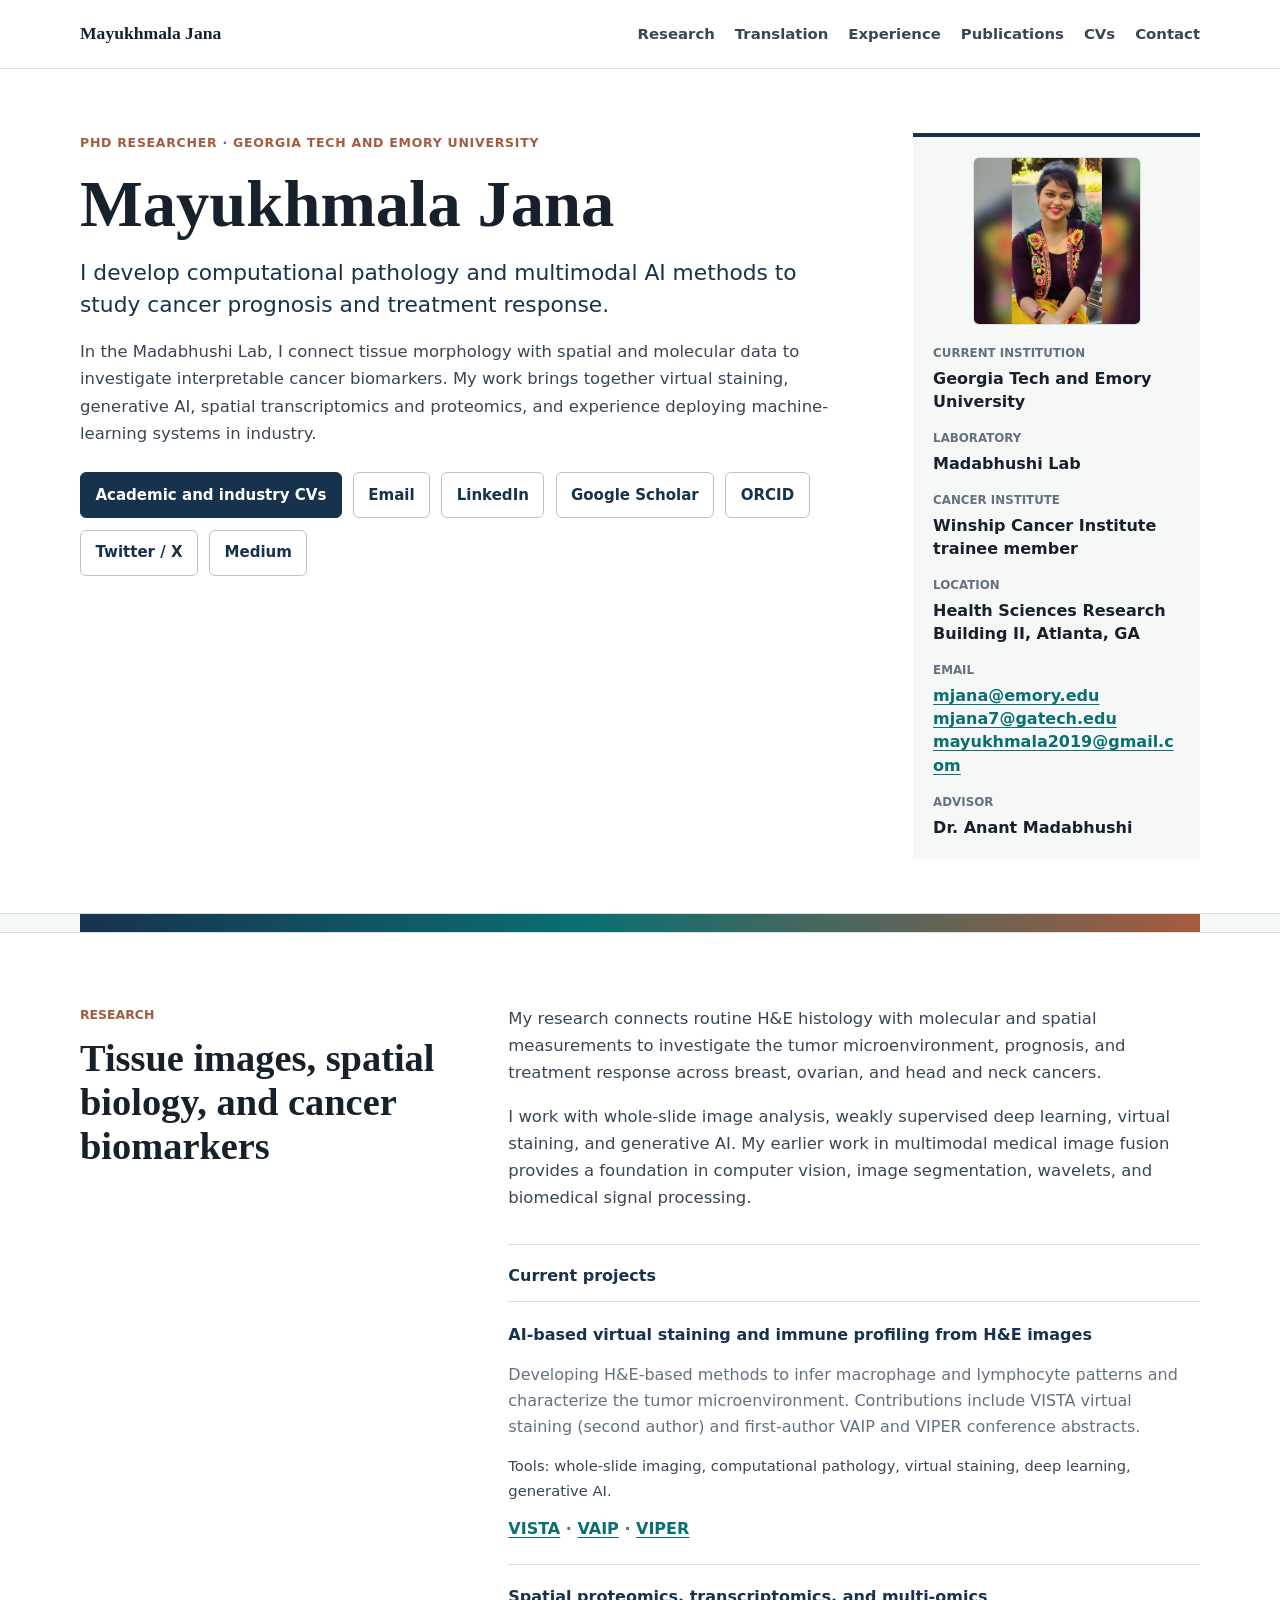
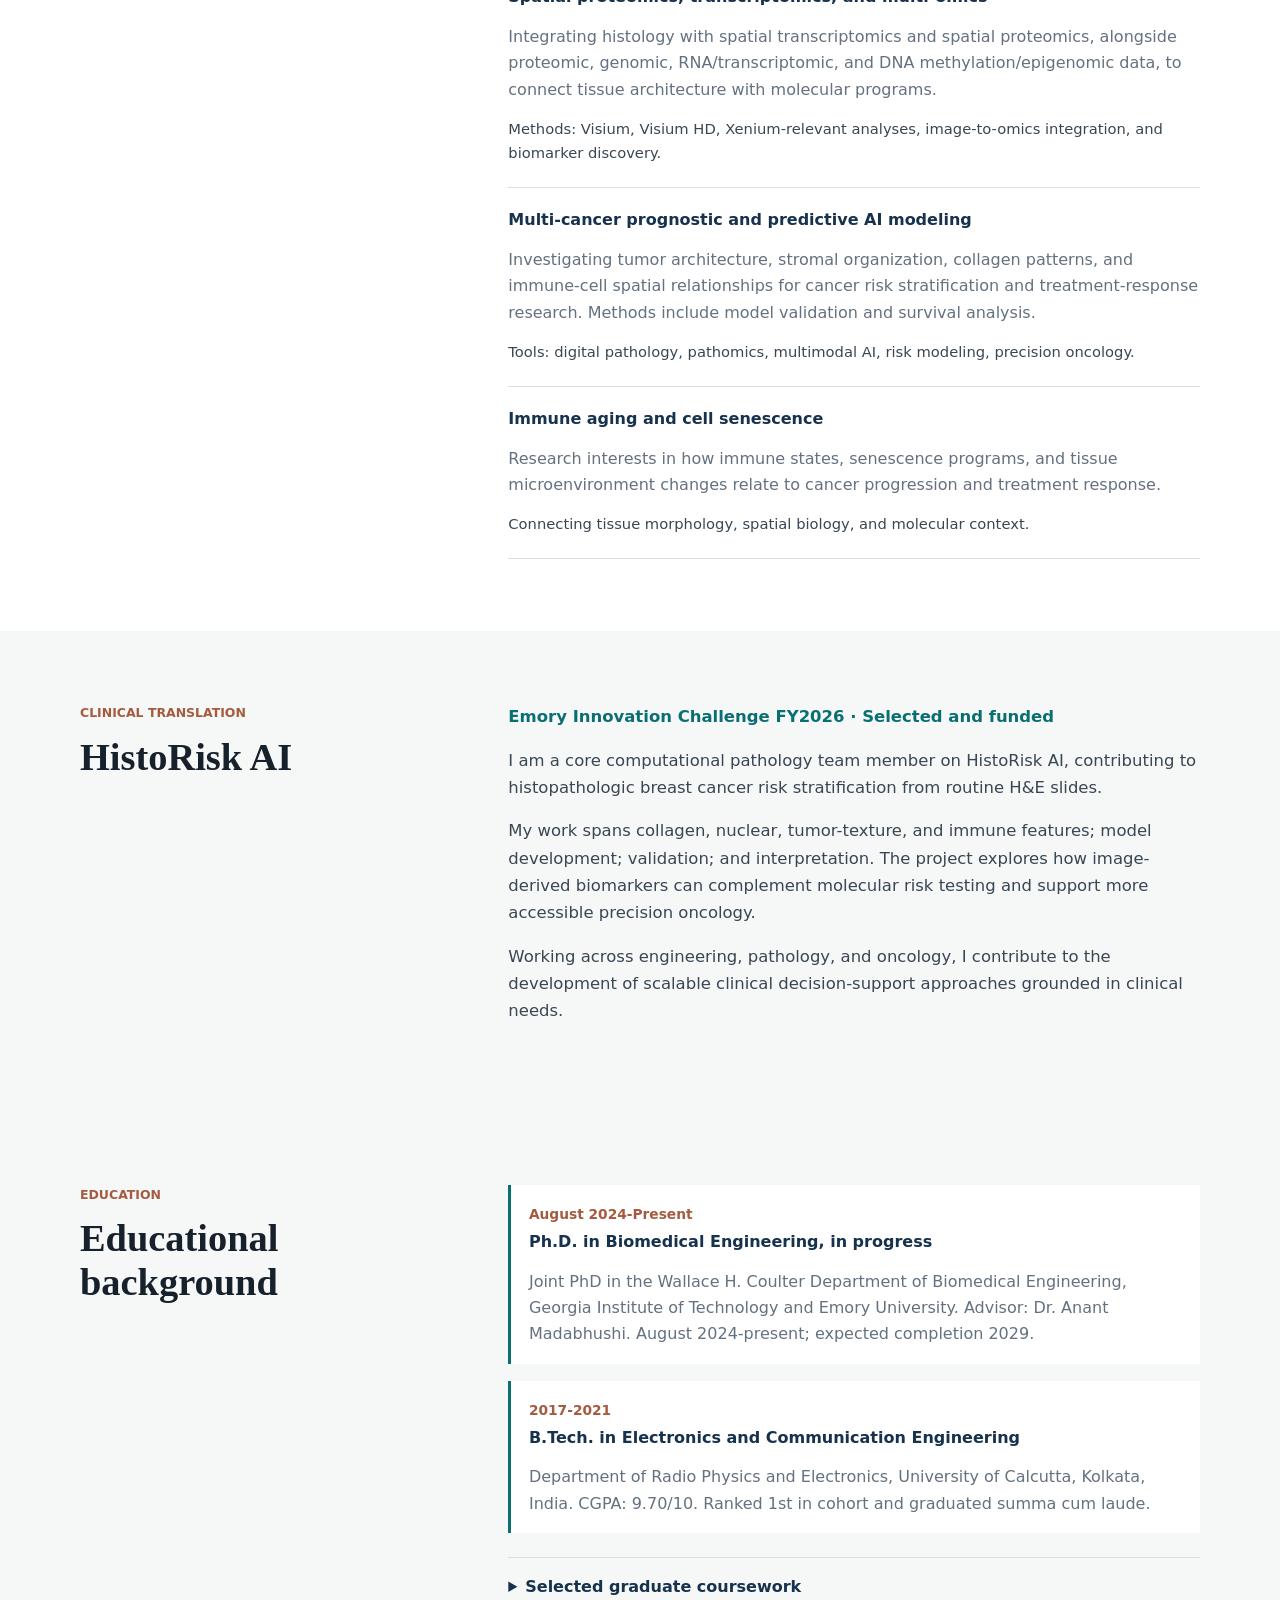
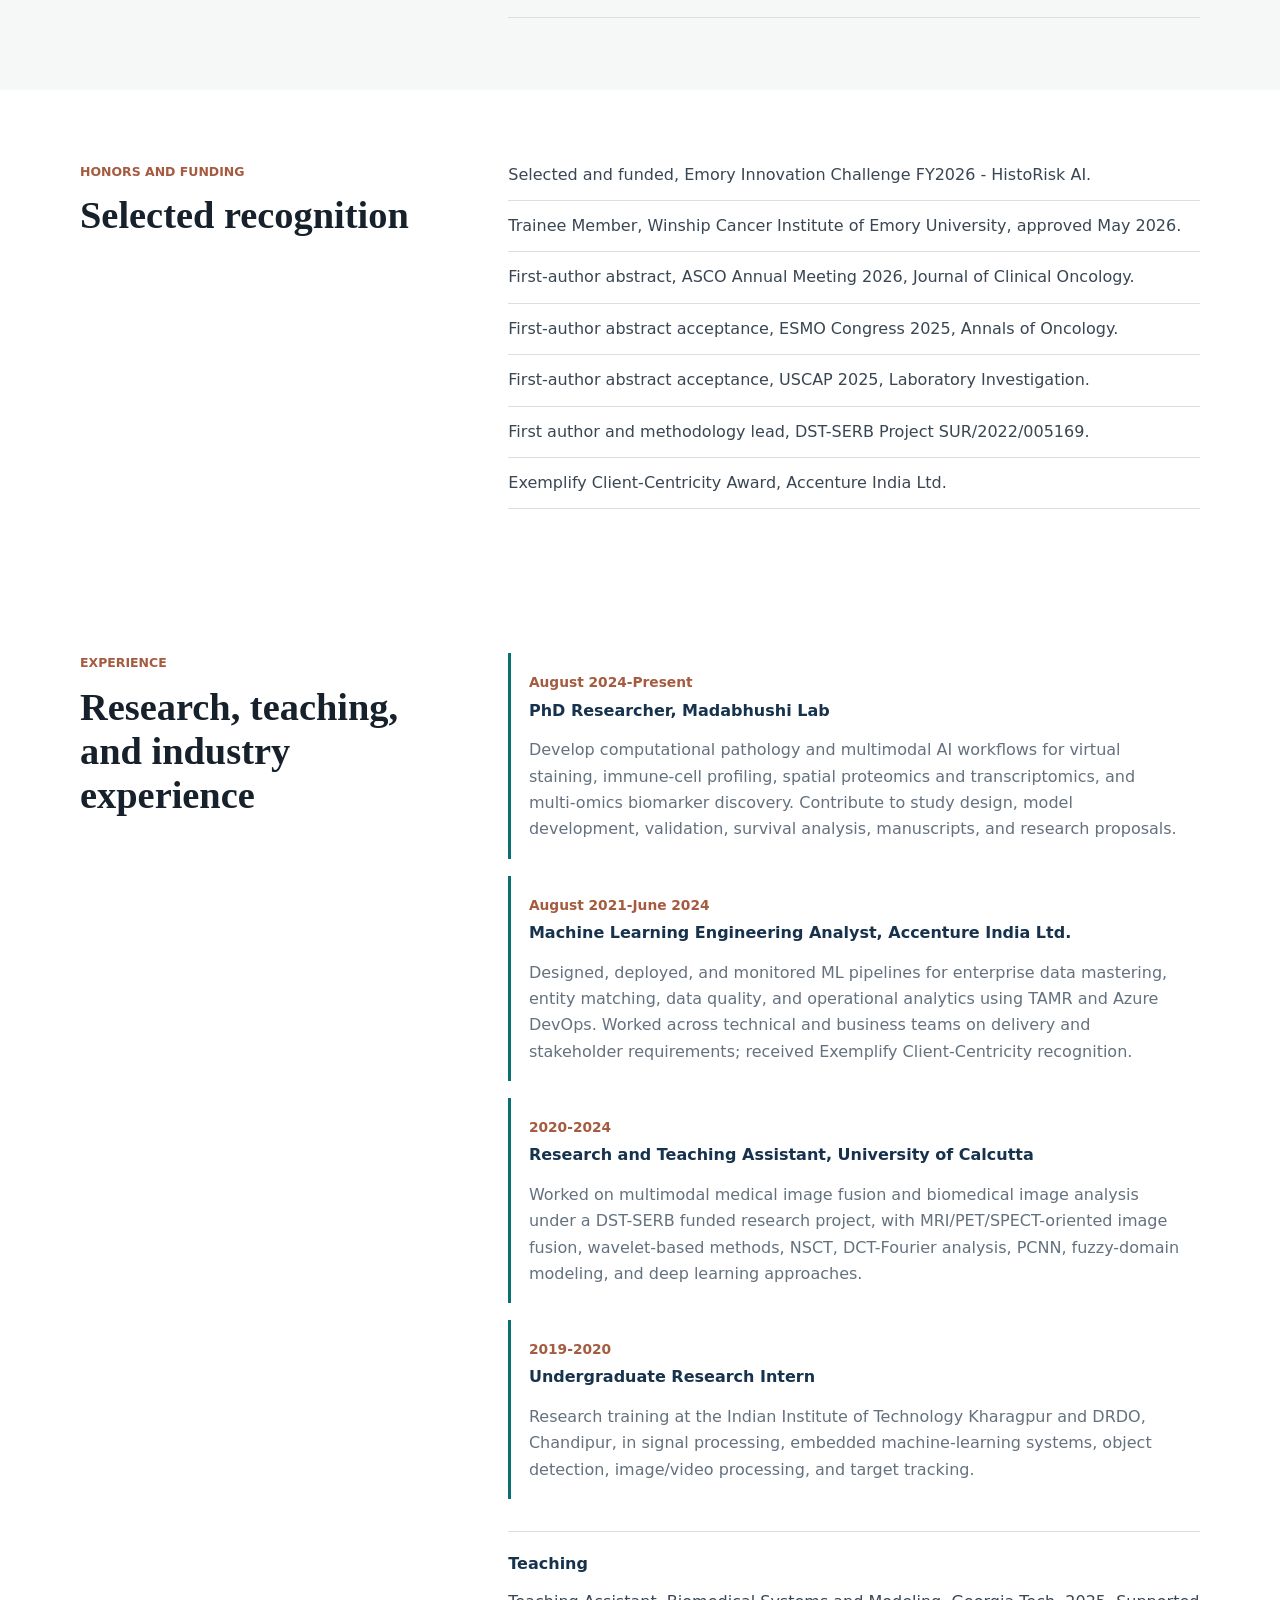
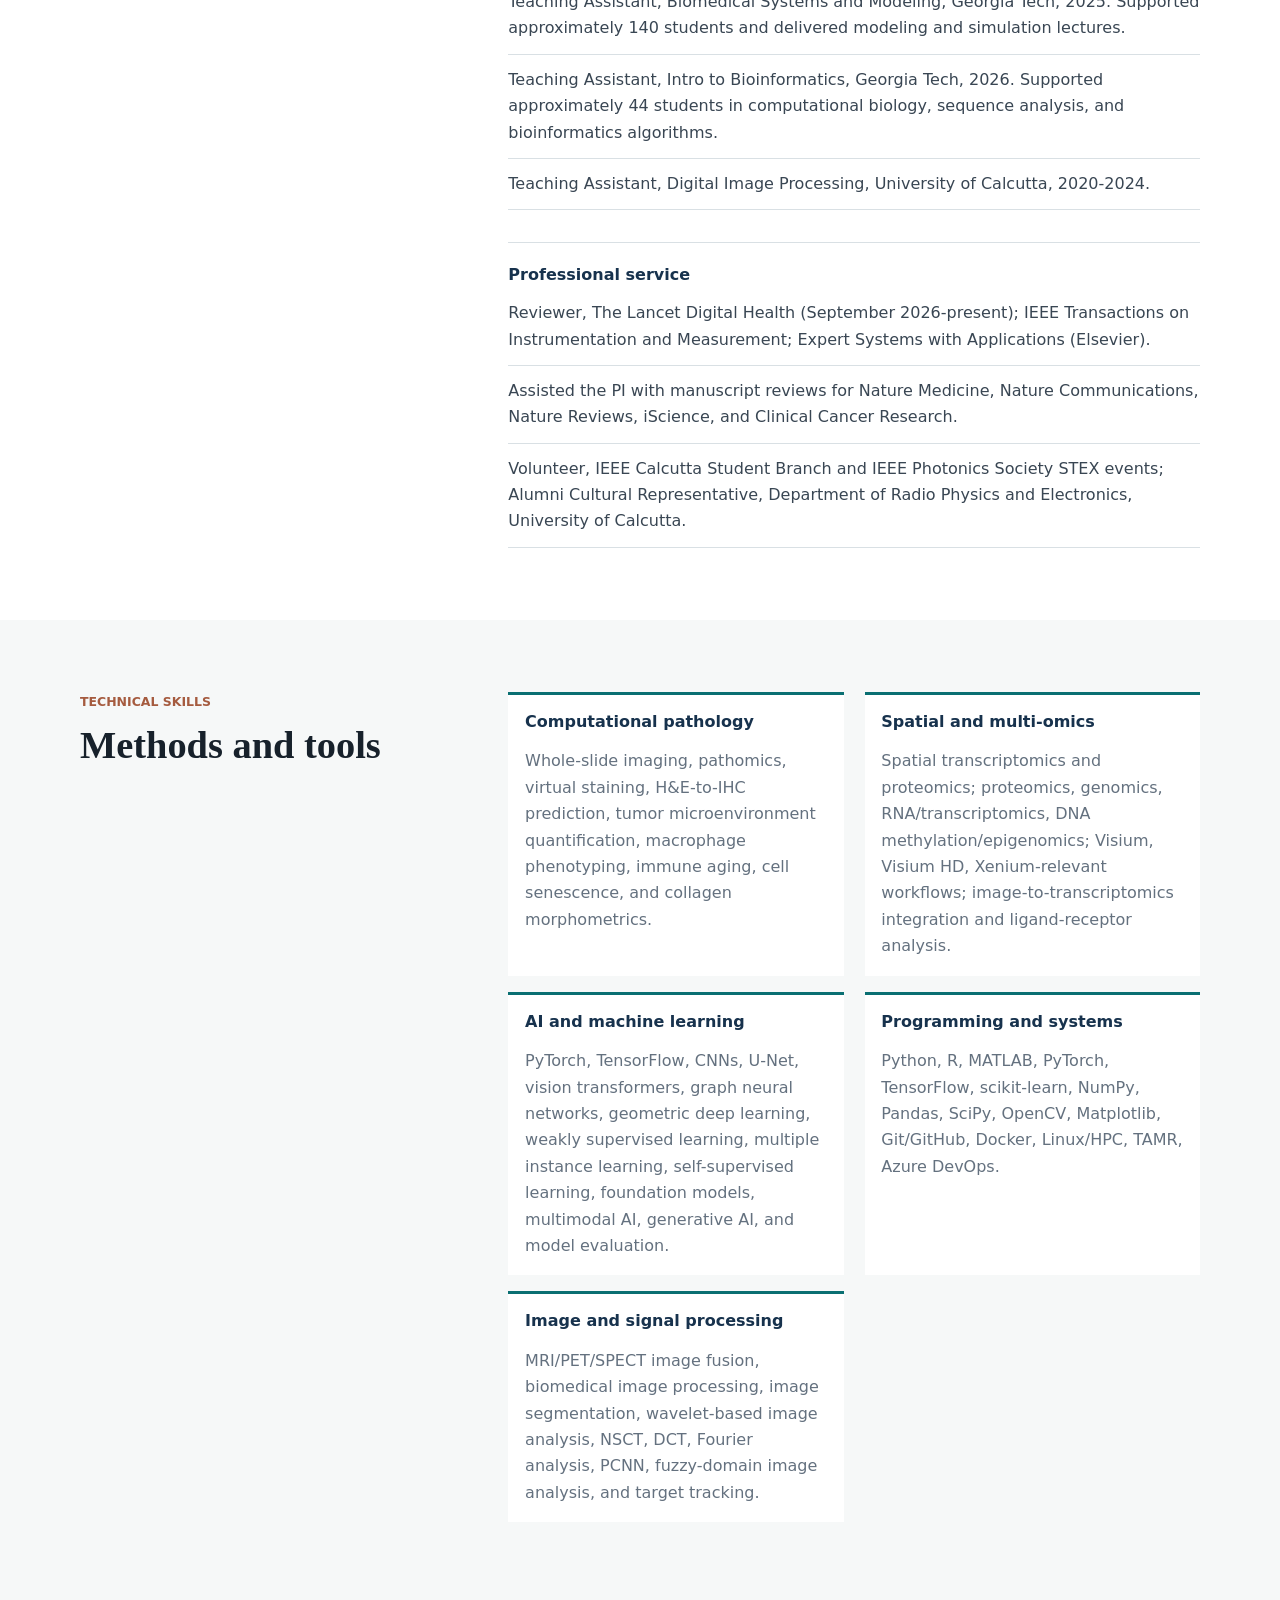
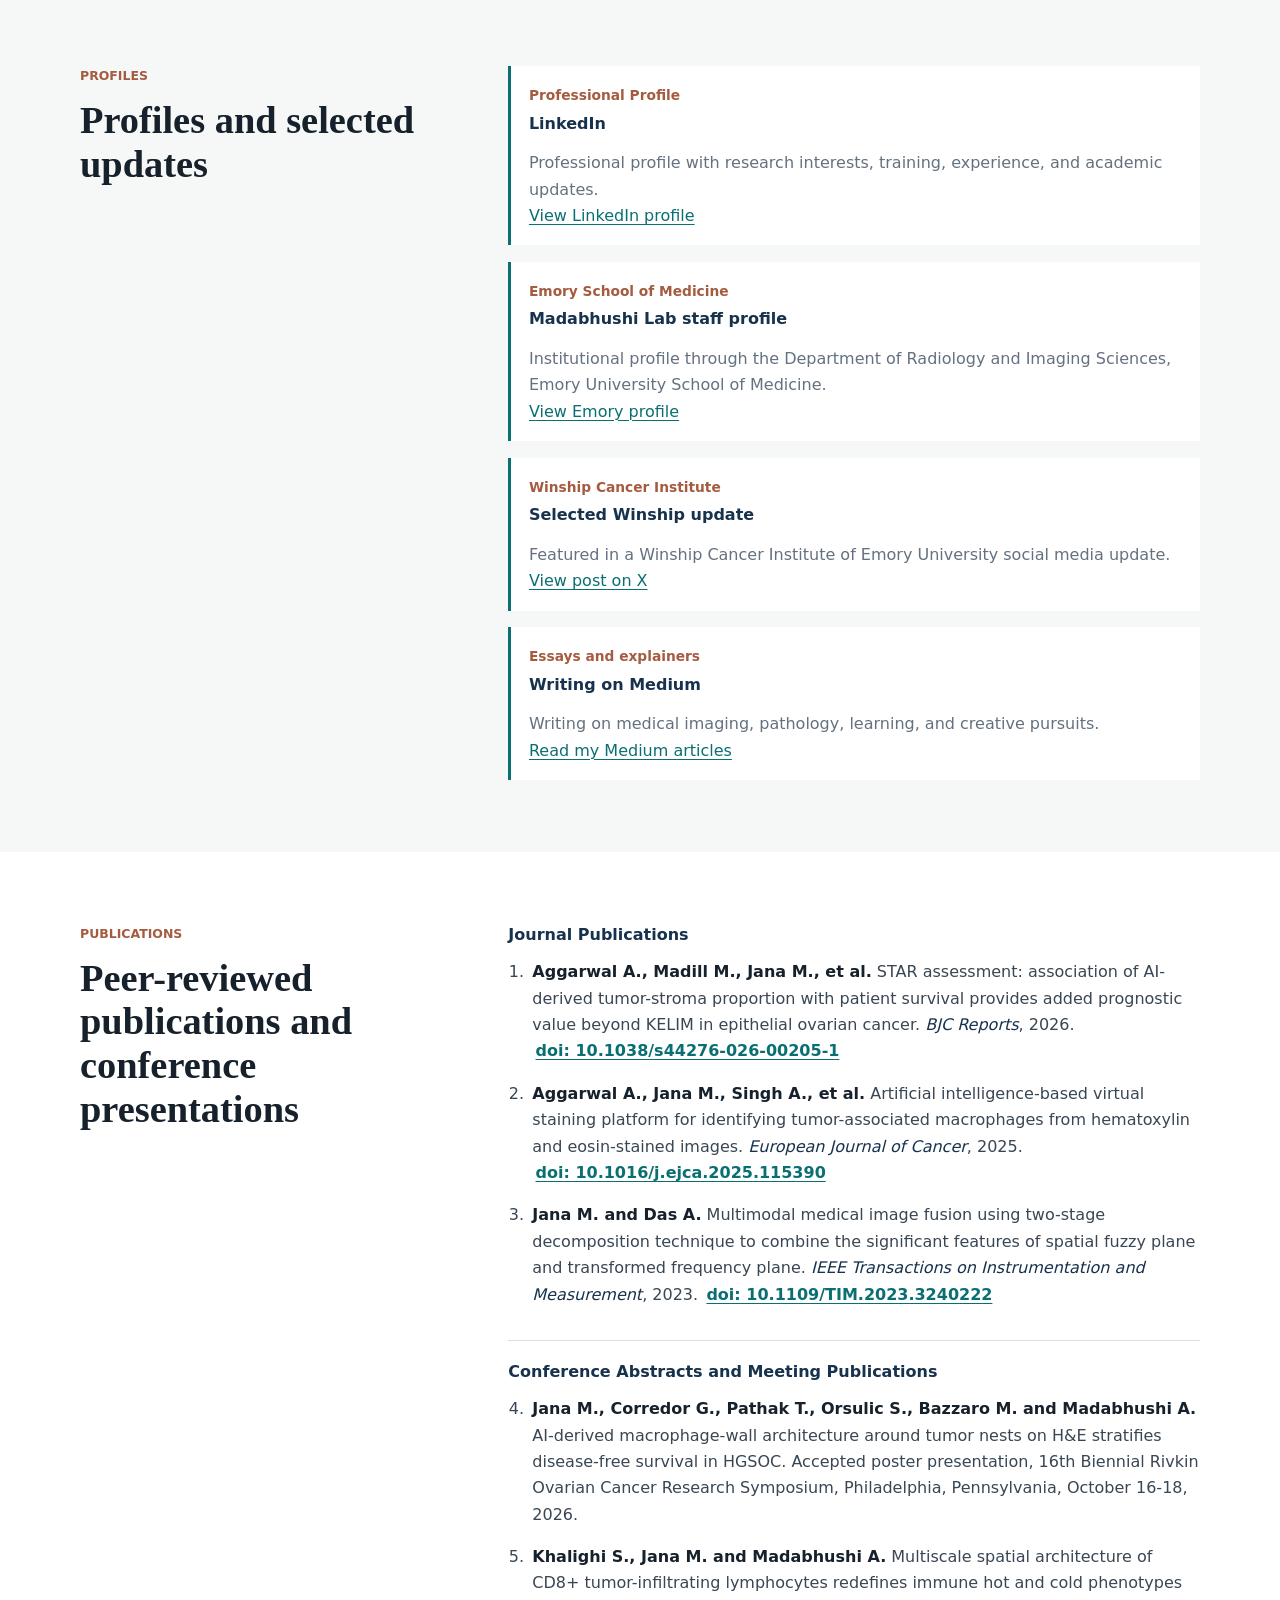
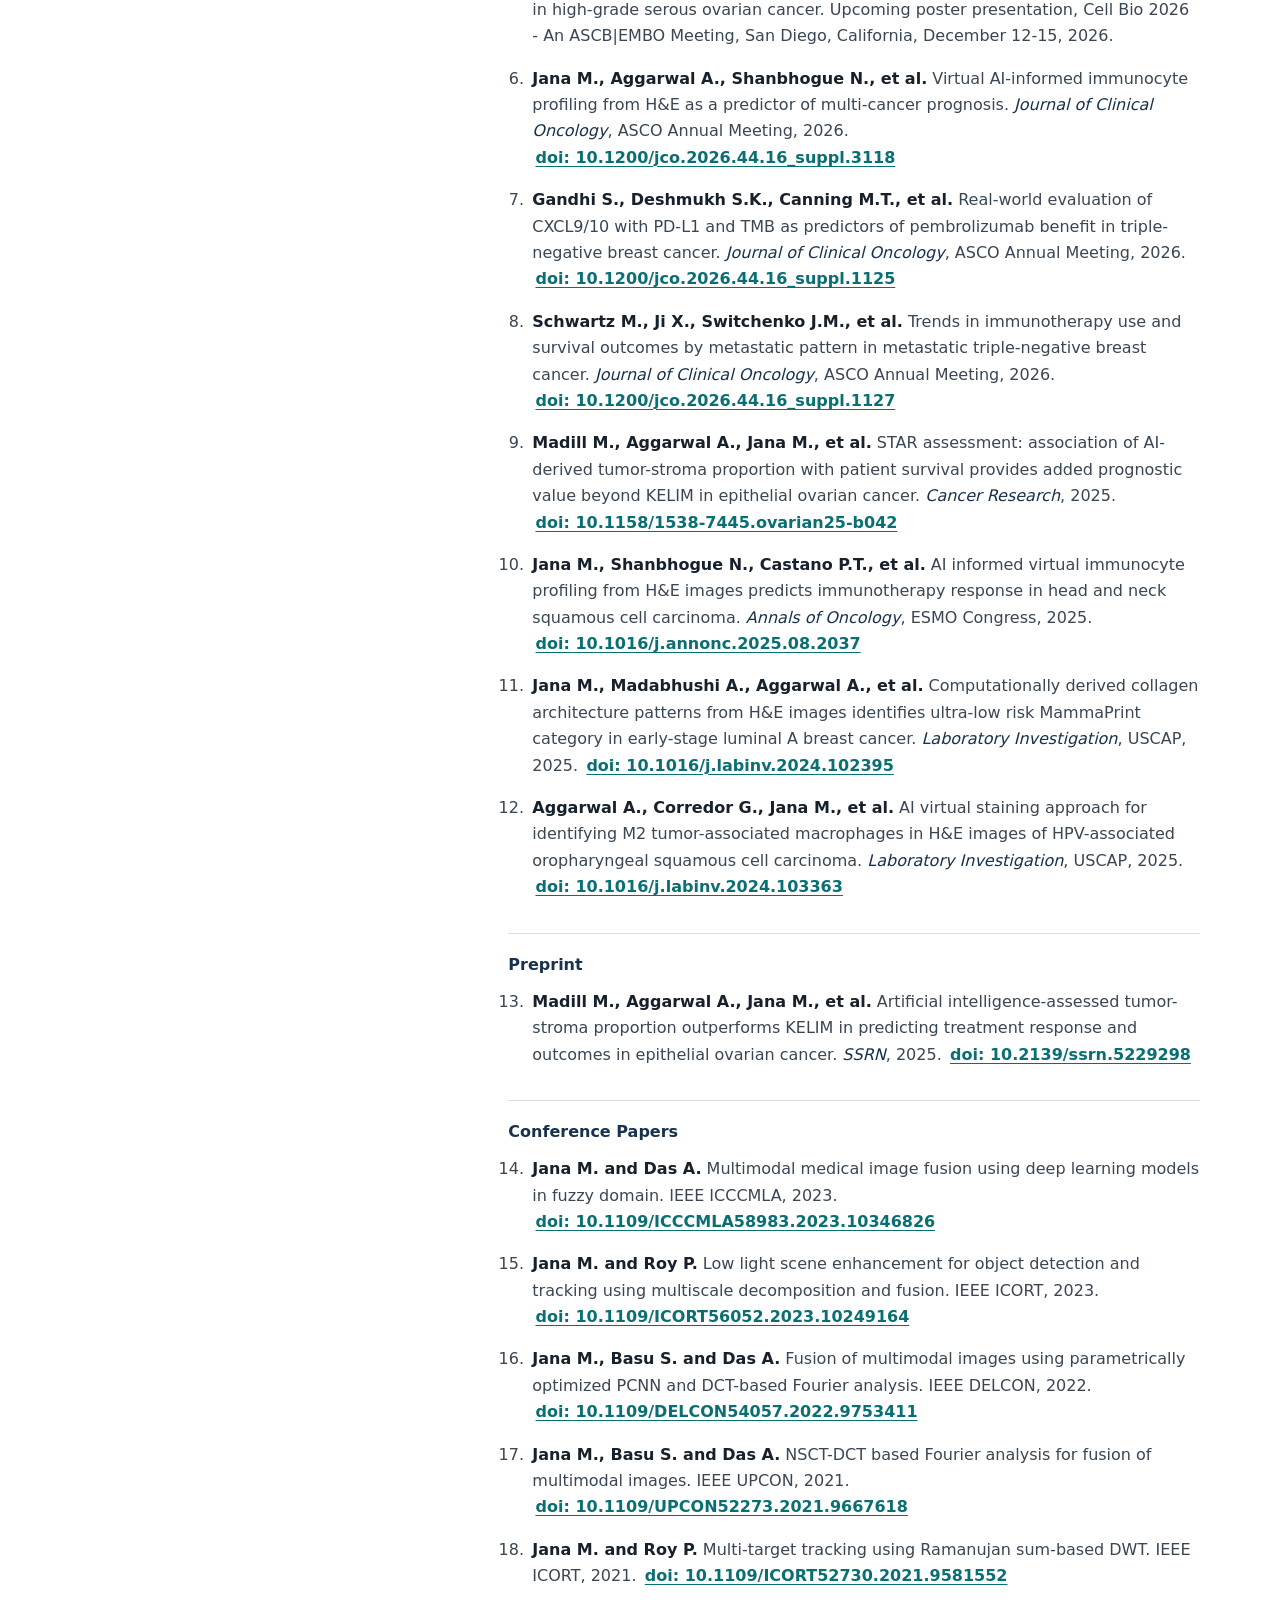
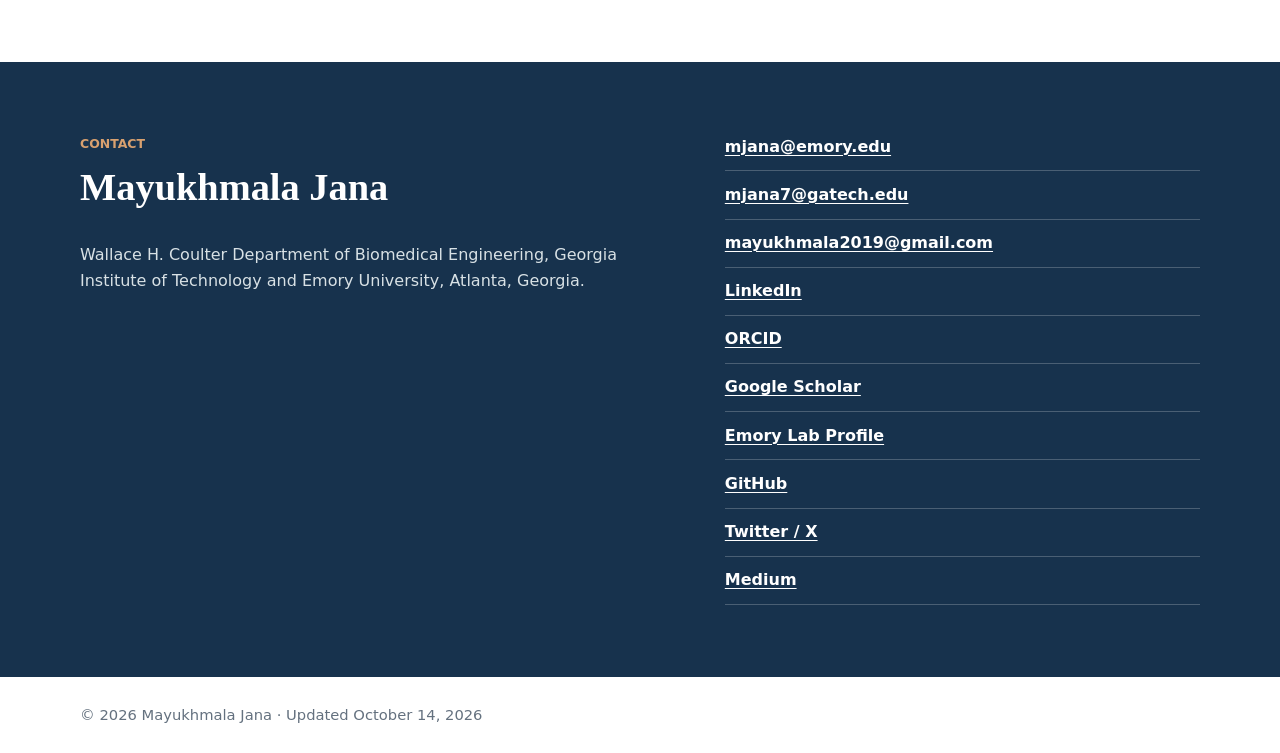
==== commit 715254b0: "Add Medium writing profile links" ====
--- a/index.html
+++ b/index.html
@@ -39,7 +39,7 @@
 <a class="button" href="https://scholar.google.com/citations?user=GuKIK5QAAAAJ">Google Scholar</a>
 <a class="button" href="https://orcid.org/0000-0002-0179-8240">ORCID</a>
 <a class="button" href="https://x.com/MayukhmalaJ">Twitter / X</a>
-</div>
+<a class="button" href="https://medium.com/@mayukhmala">Medium</a></div>
 </div>
 <aside aria-label="Profile summary" class="profile-panel">
 <figure class="portrait">
@@ -263,7 +263,7 @@
                 </p>
 <p><a href="https://x.com/WinshipAtEmory/status/2060829152601666002?s=20">View post on X</a></p>
 </article>
-</div>
+<article><span class="date">Essays and explainers</span><h3>Writing on Medium</h3><p>Writing on medical imaging, pathology, learning, and creative pursuits.</p><p><a href="https://medium.com/@mayukhmala">Read my Medium articles</a></p></article></div>
 </div>
 </div>
 </section>
@@ -424,7 +424,7 @@
 <a href="https://med.emory.edu/departments/radiology/research/research-labs/madabhushi-lab/staff-profiles/jana-mayukhmala.html">Emory Lab Profile</a>
 <a href="https://github.com/MayukhmalaJana">GitHub</a>
 <a href="https://x.com/MayukhmalaJ">Twitter / X</a>
-</div>
+<a href="https://medium.com/@mayukhmala">Medium</a></div>
 </div>
 </section>
 </main>
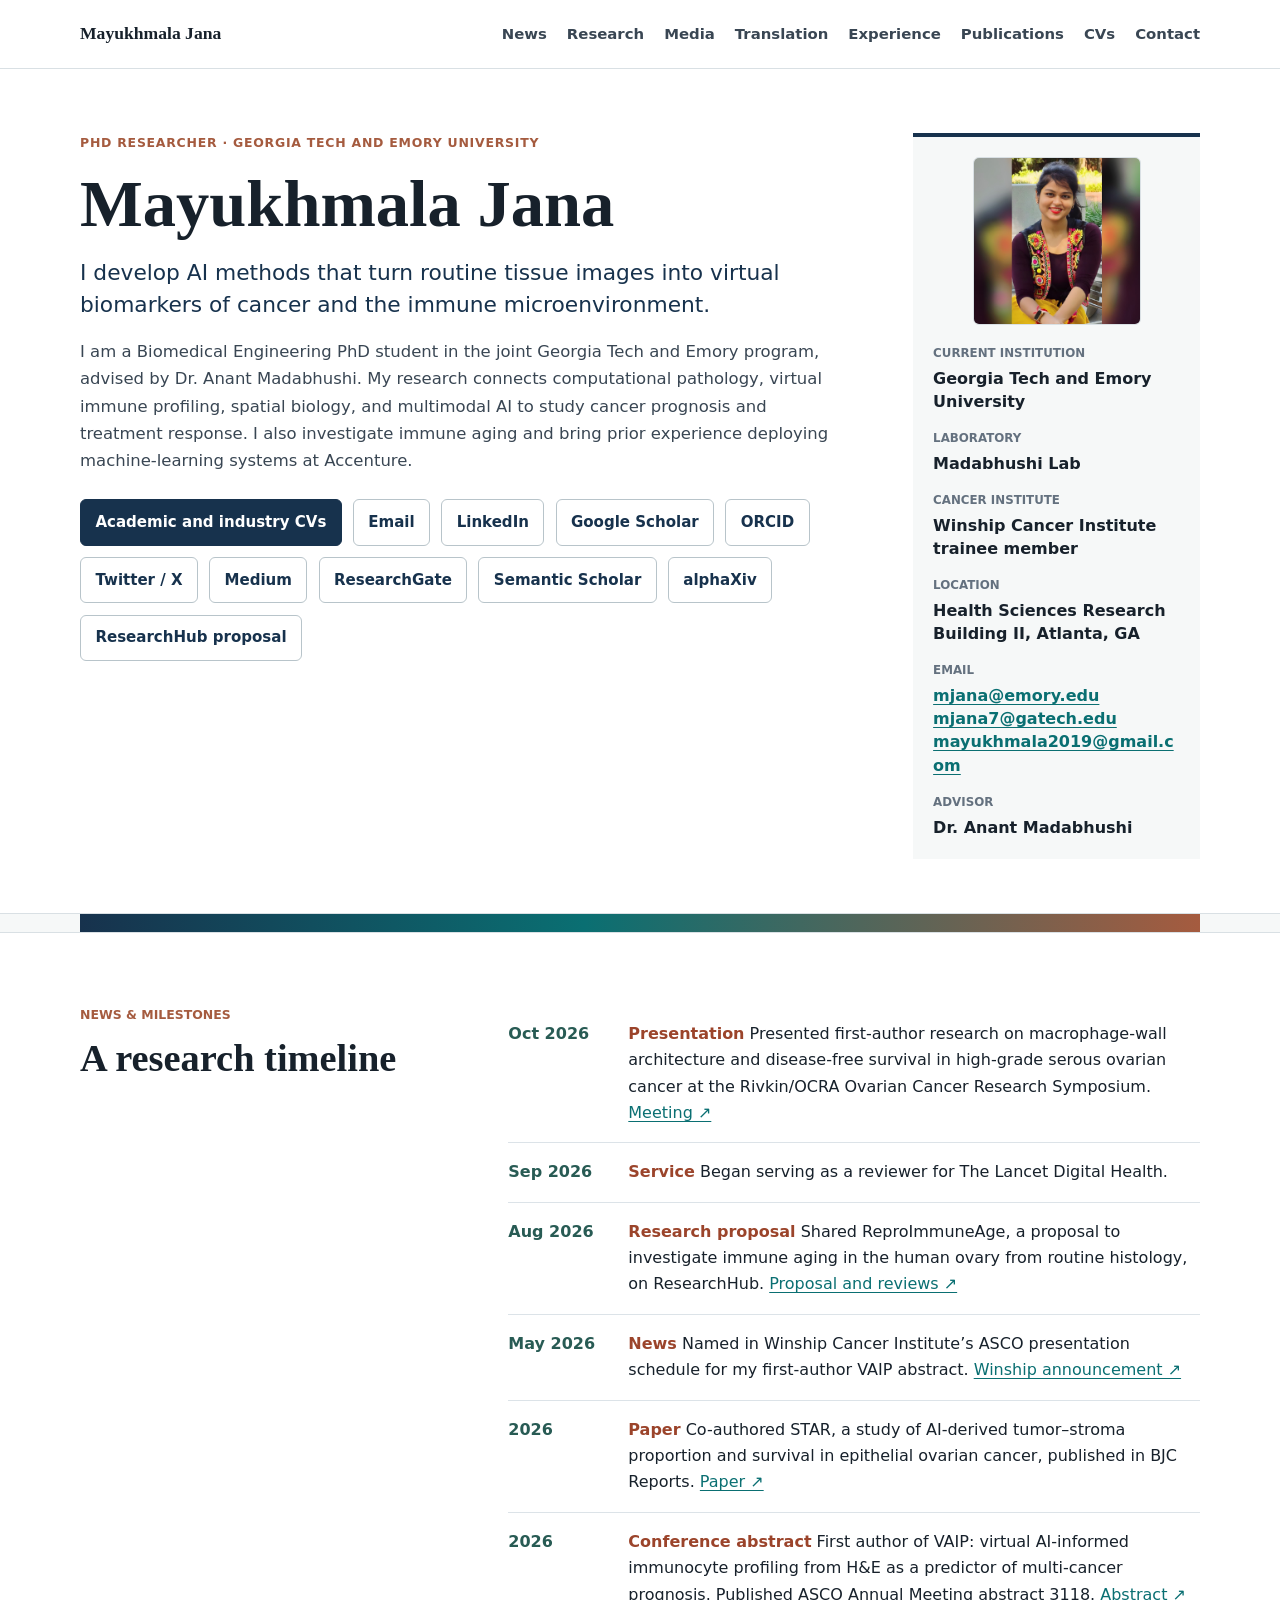
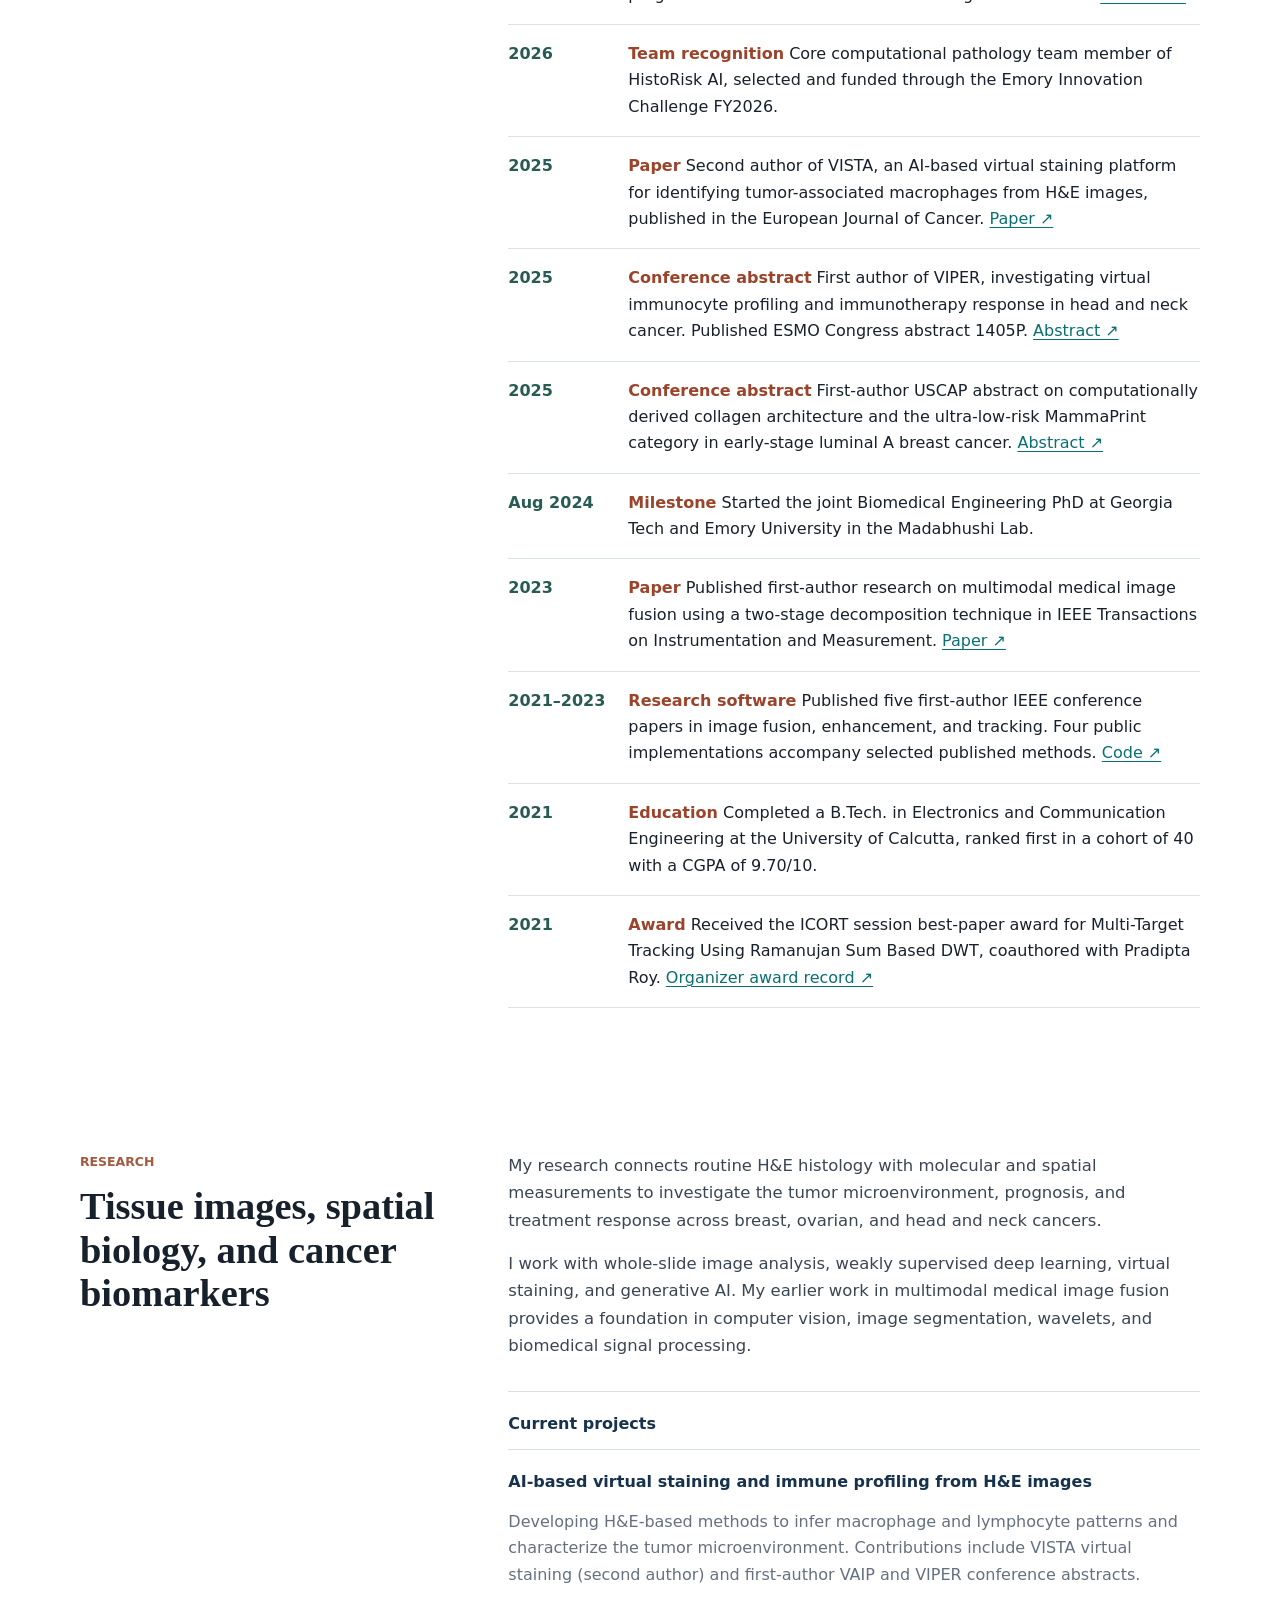
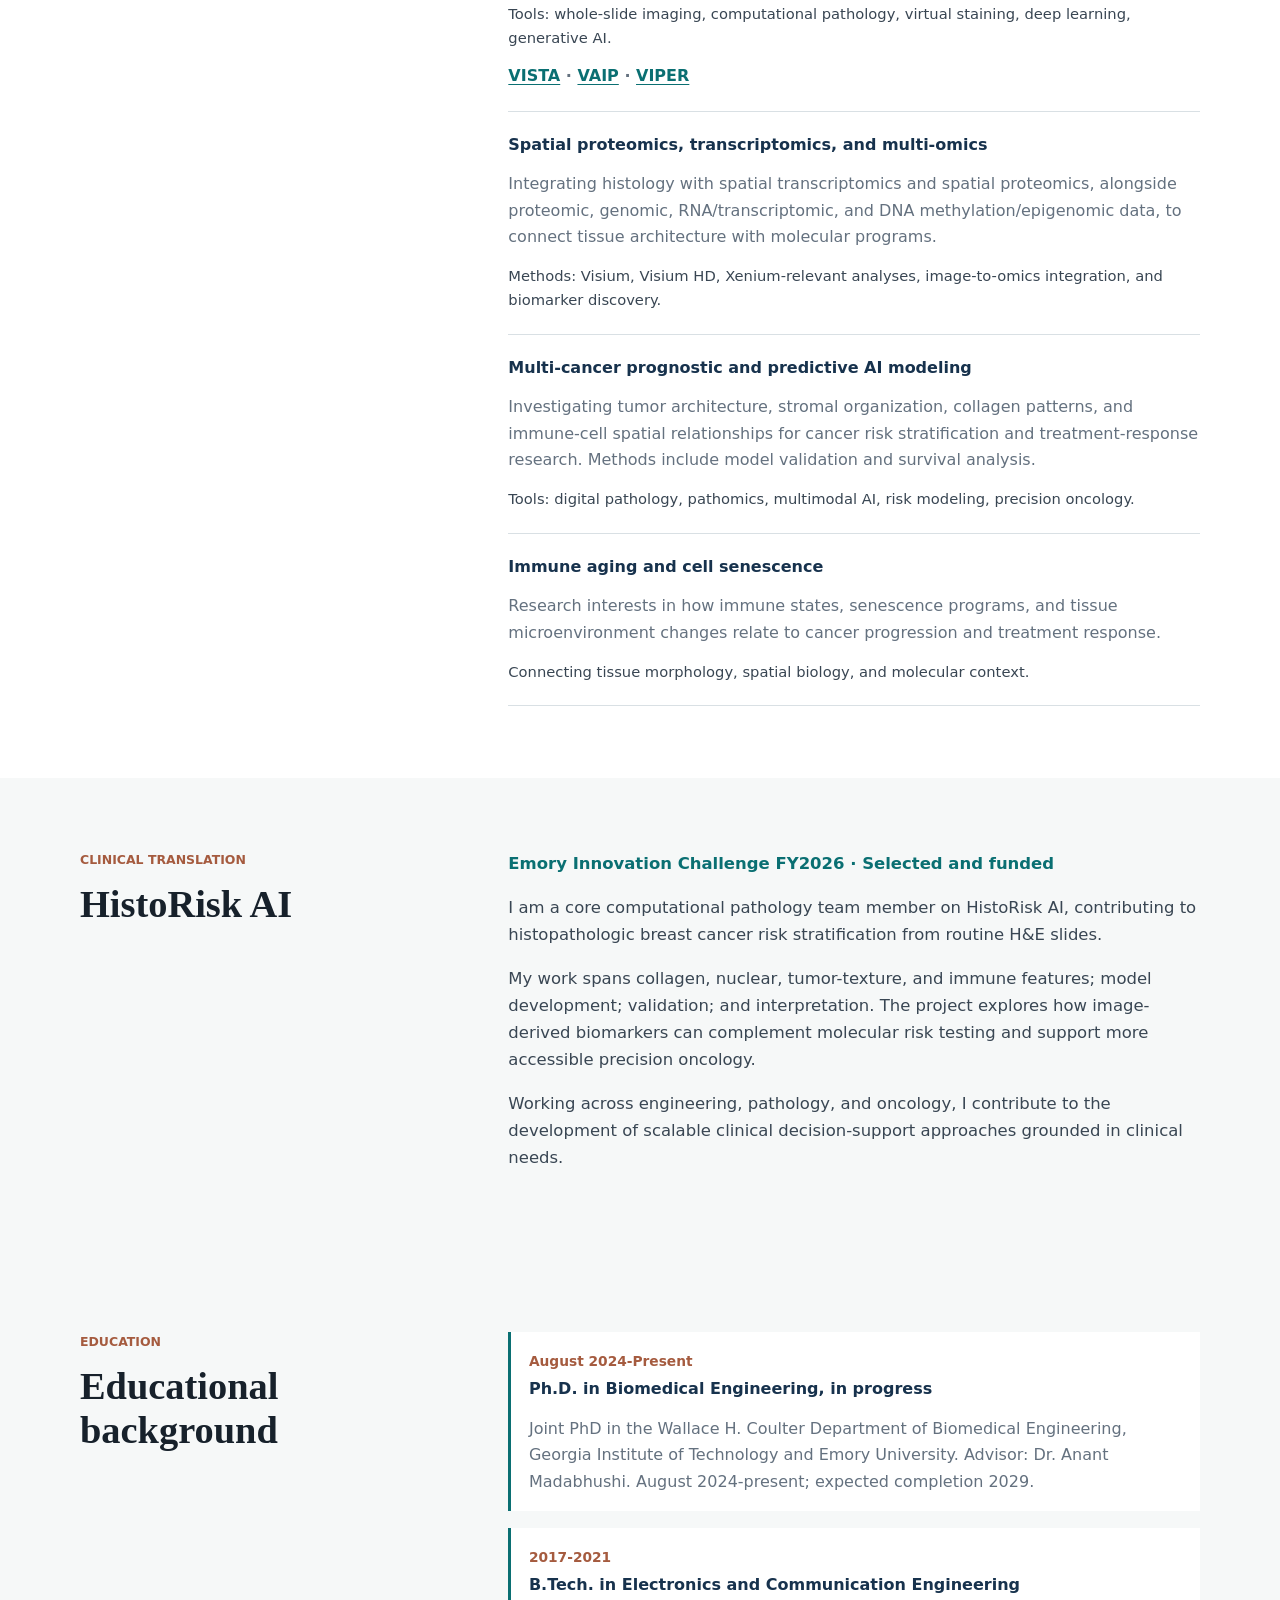
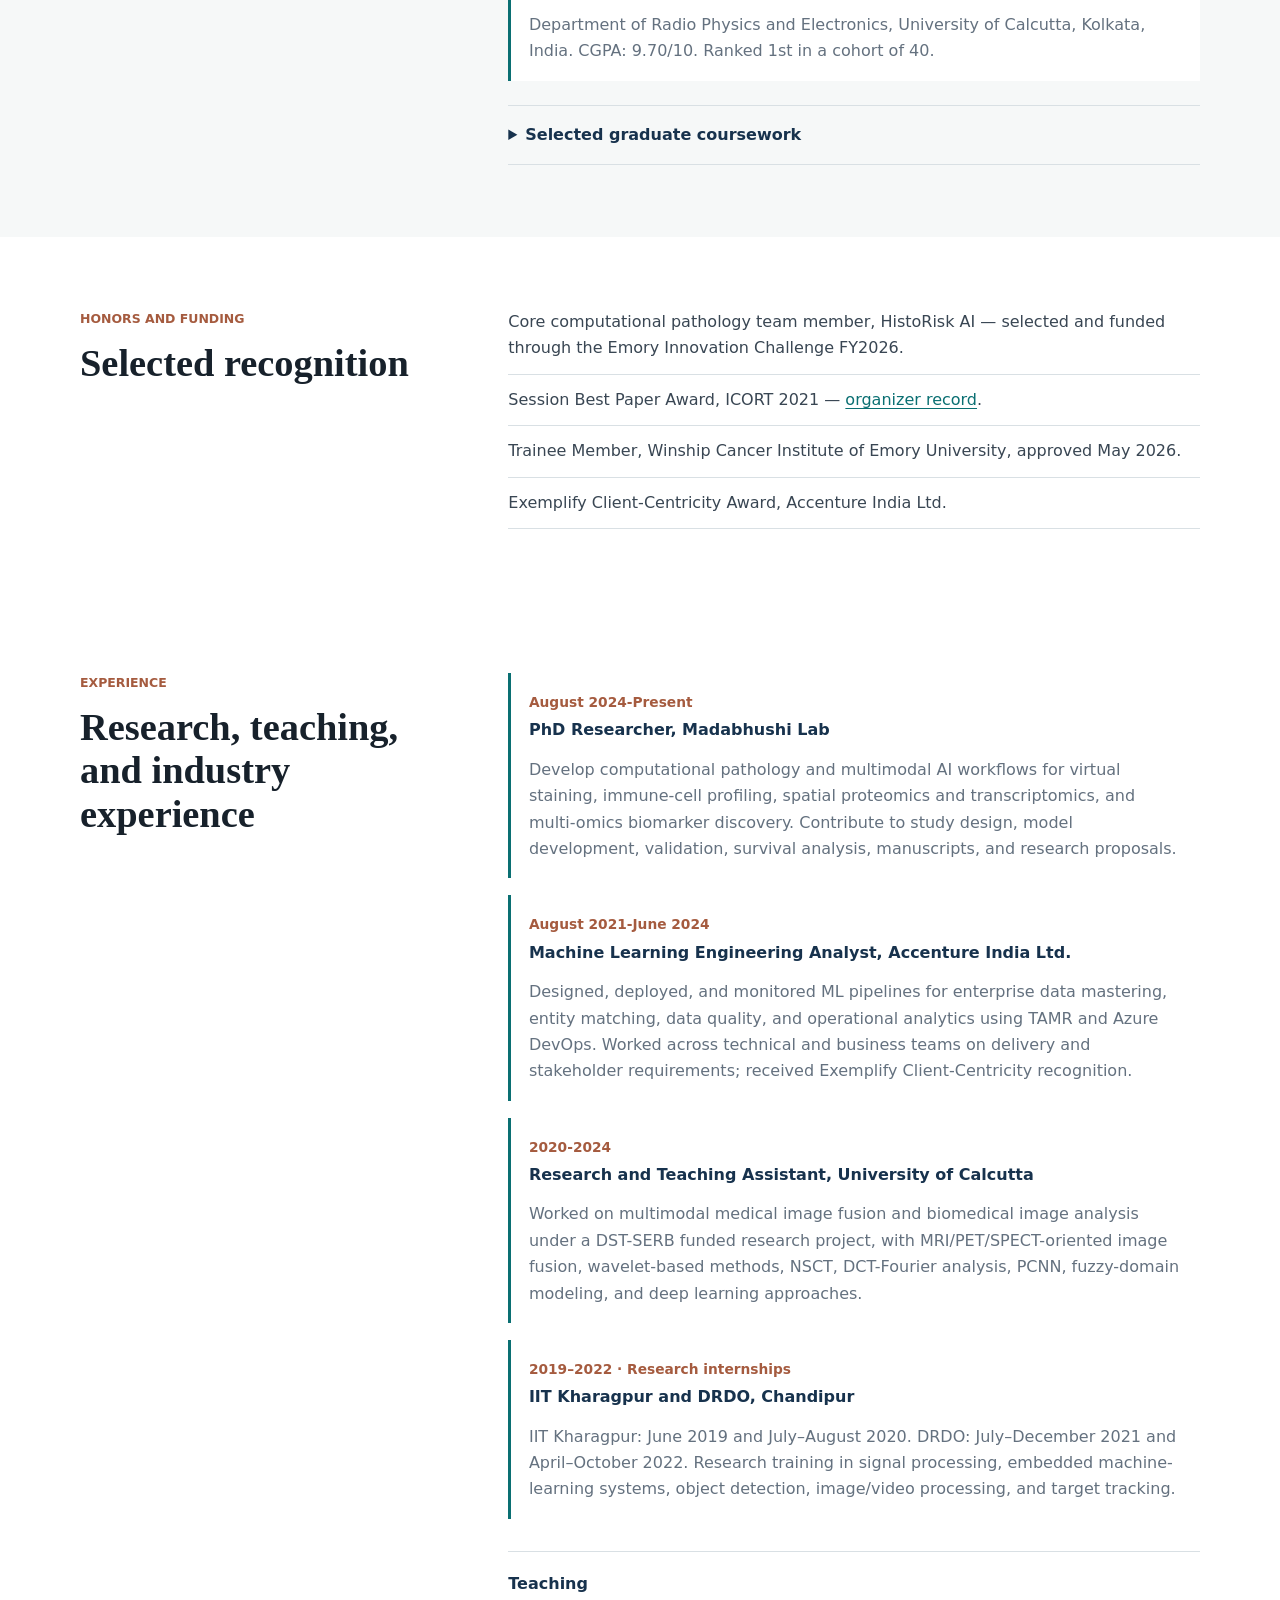
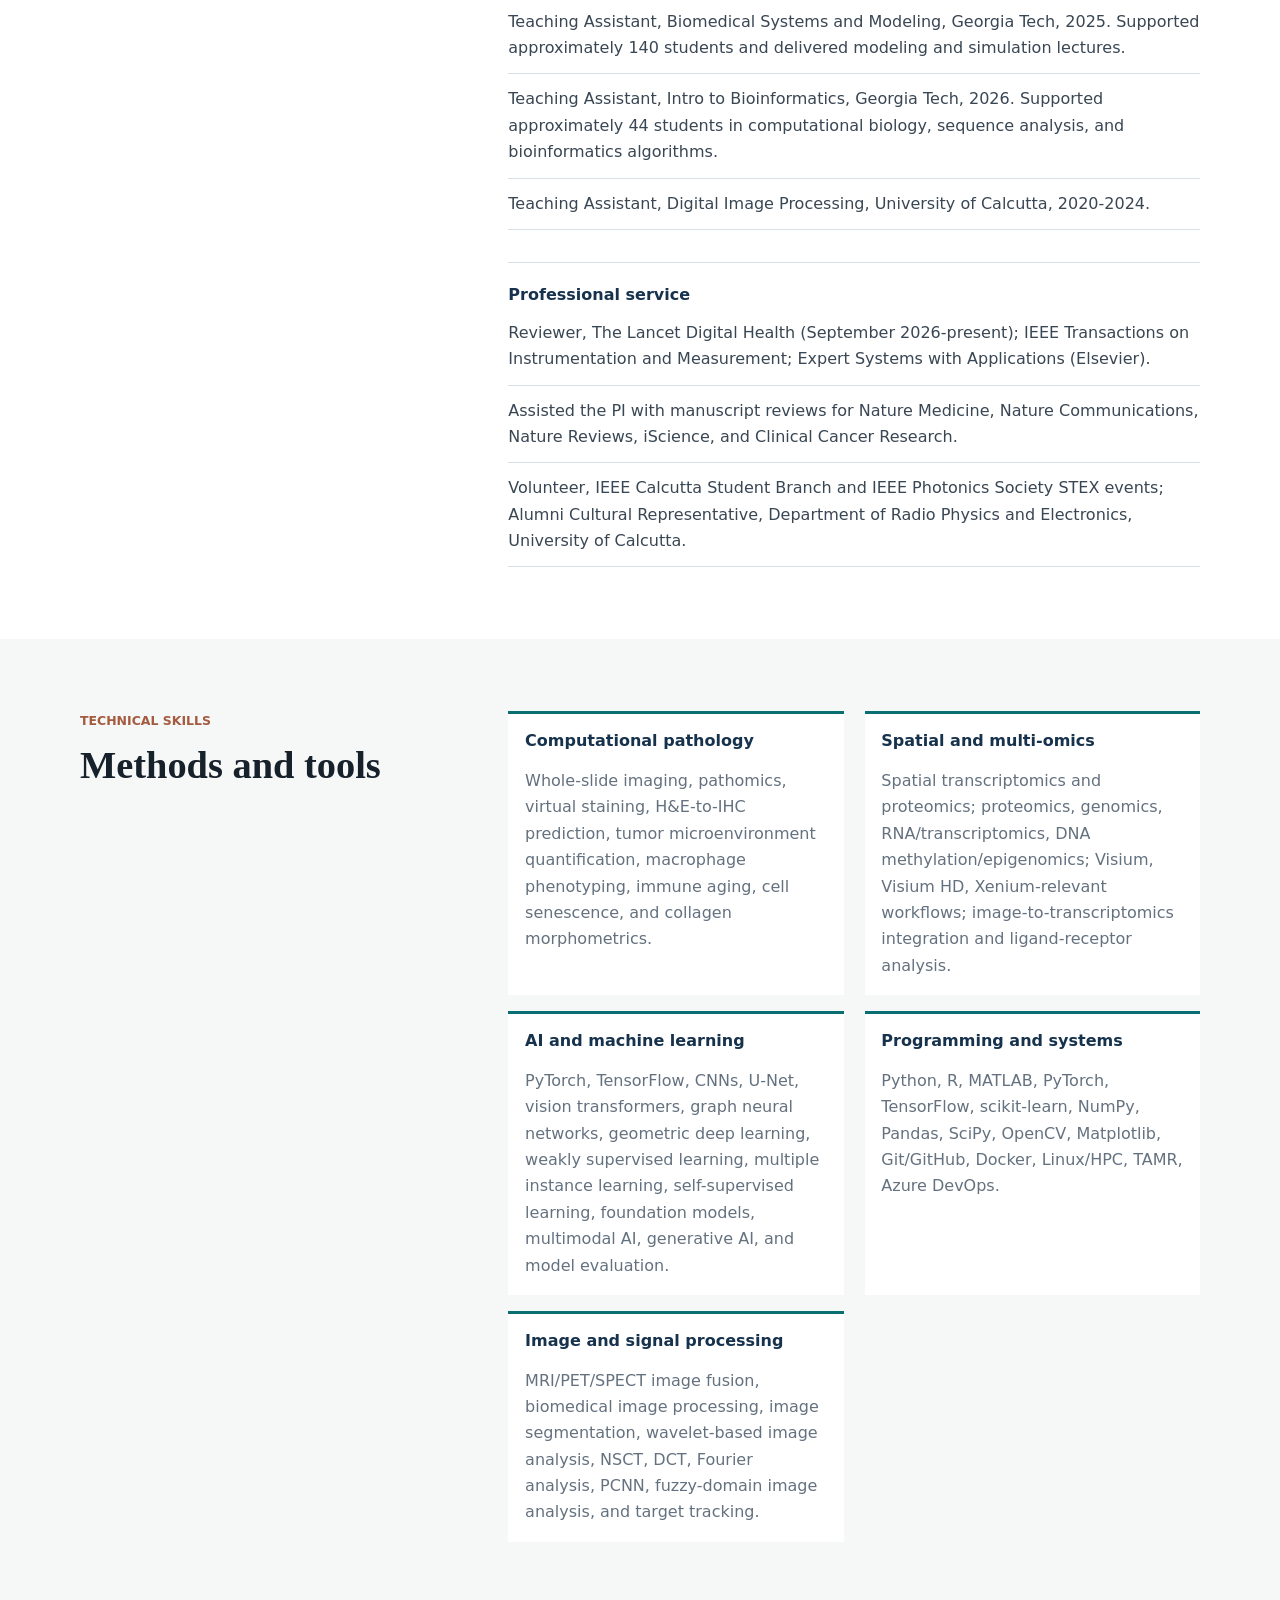
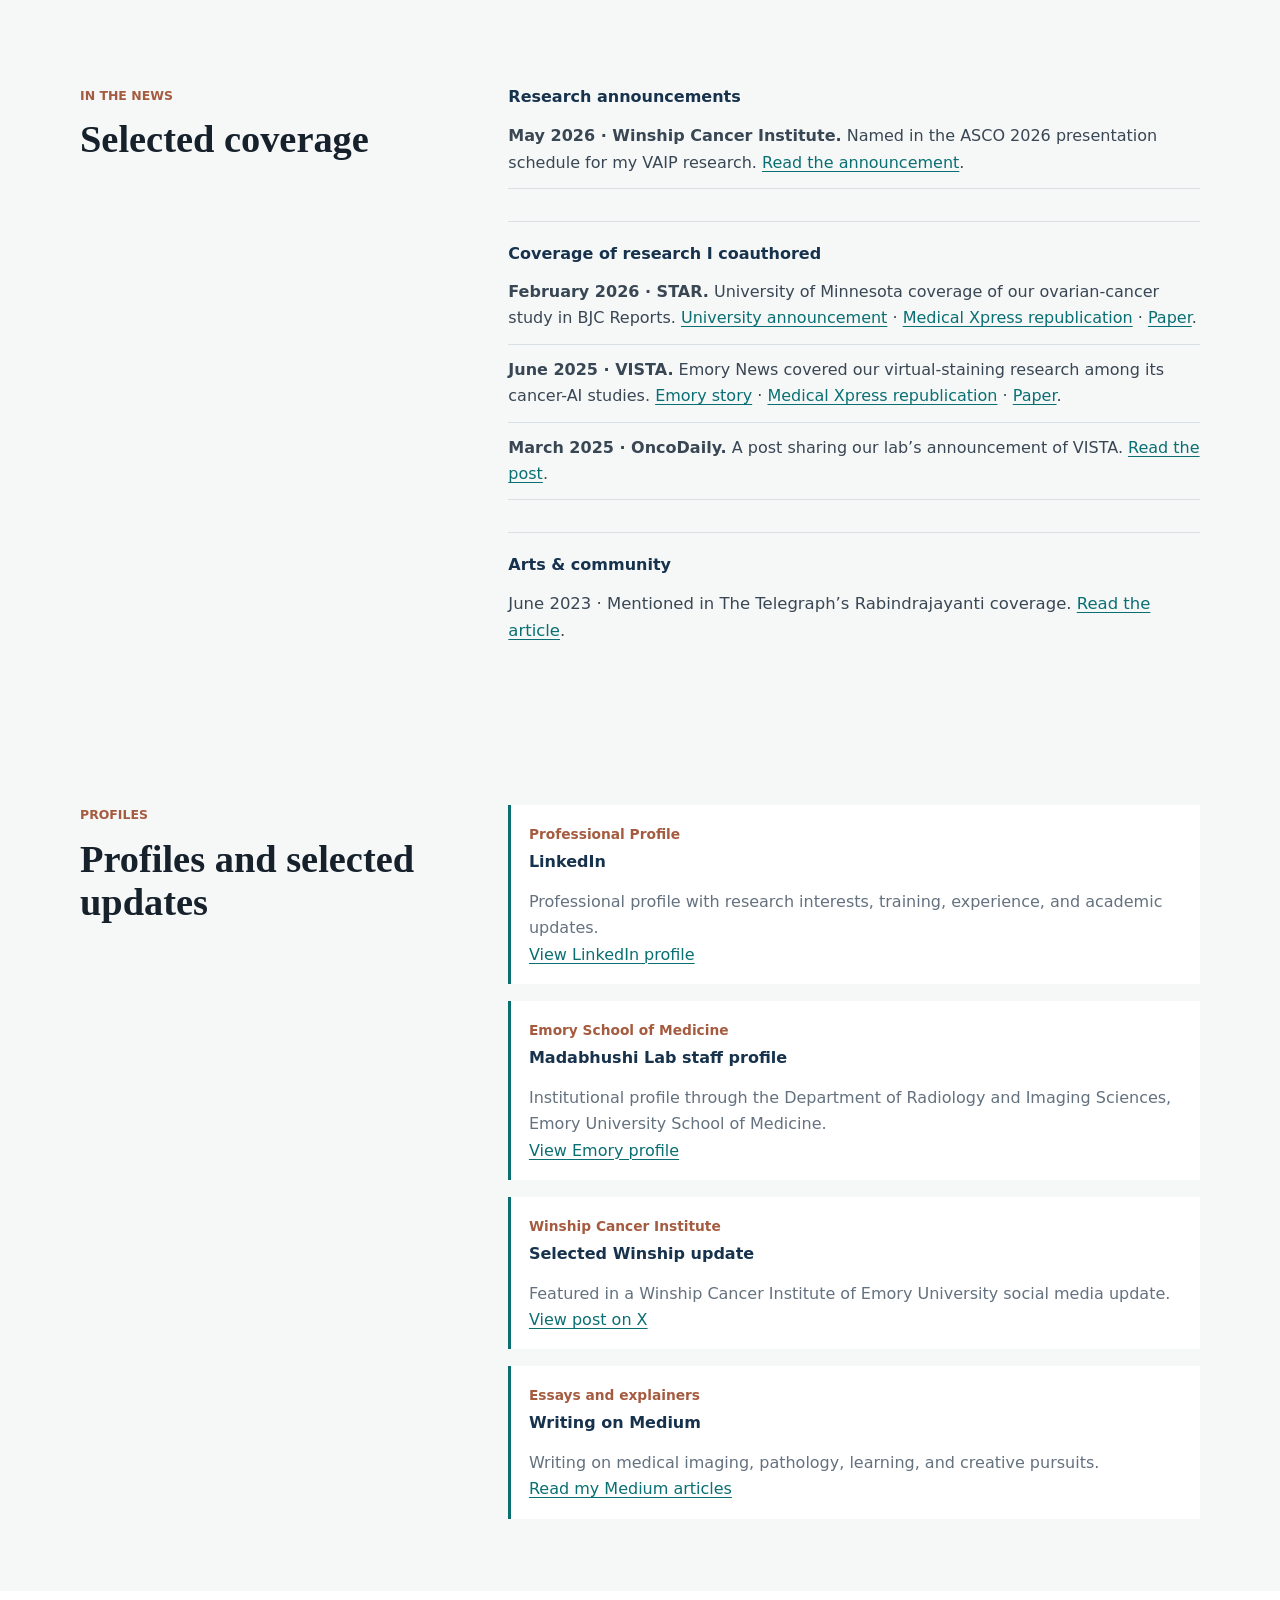
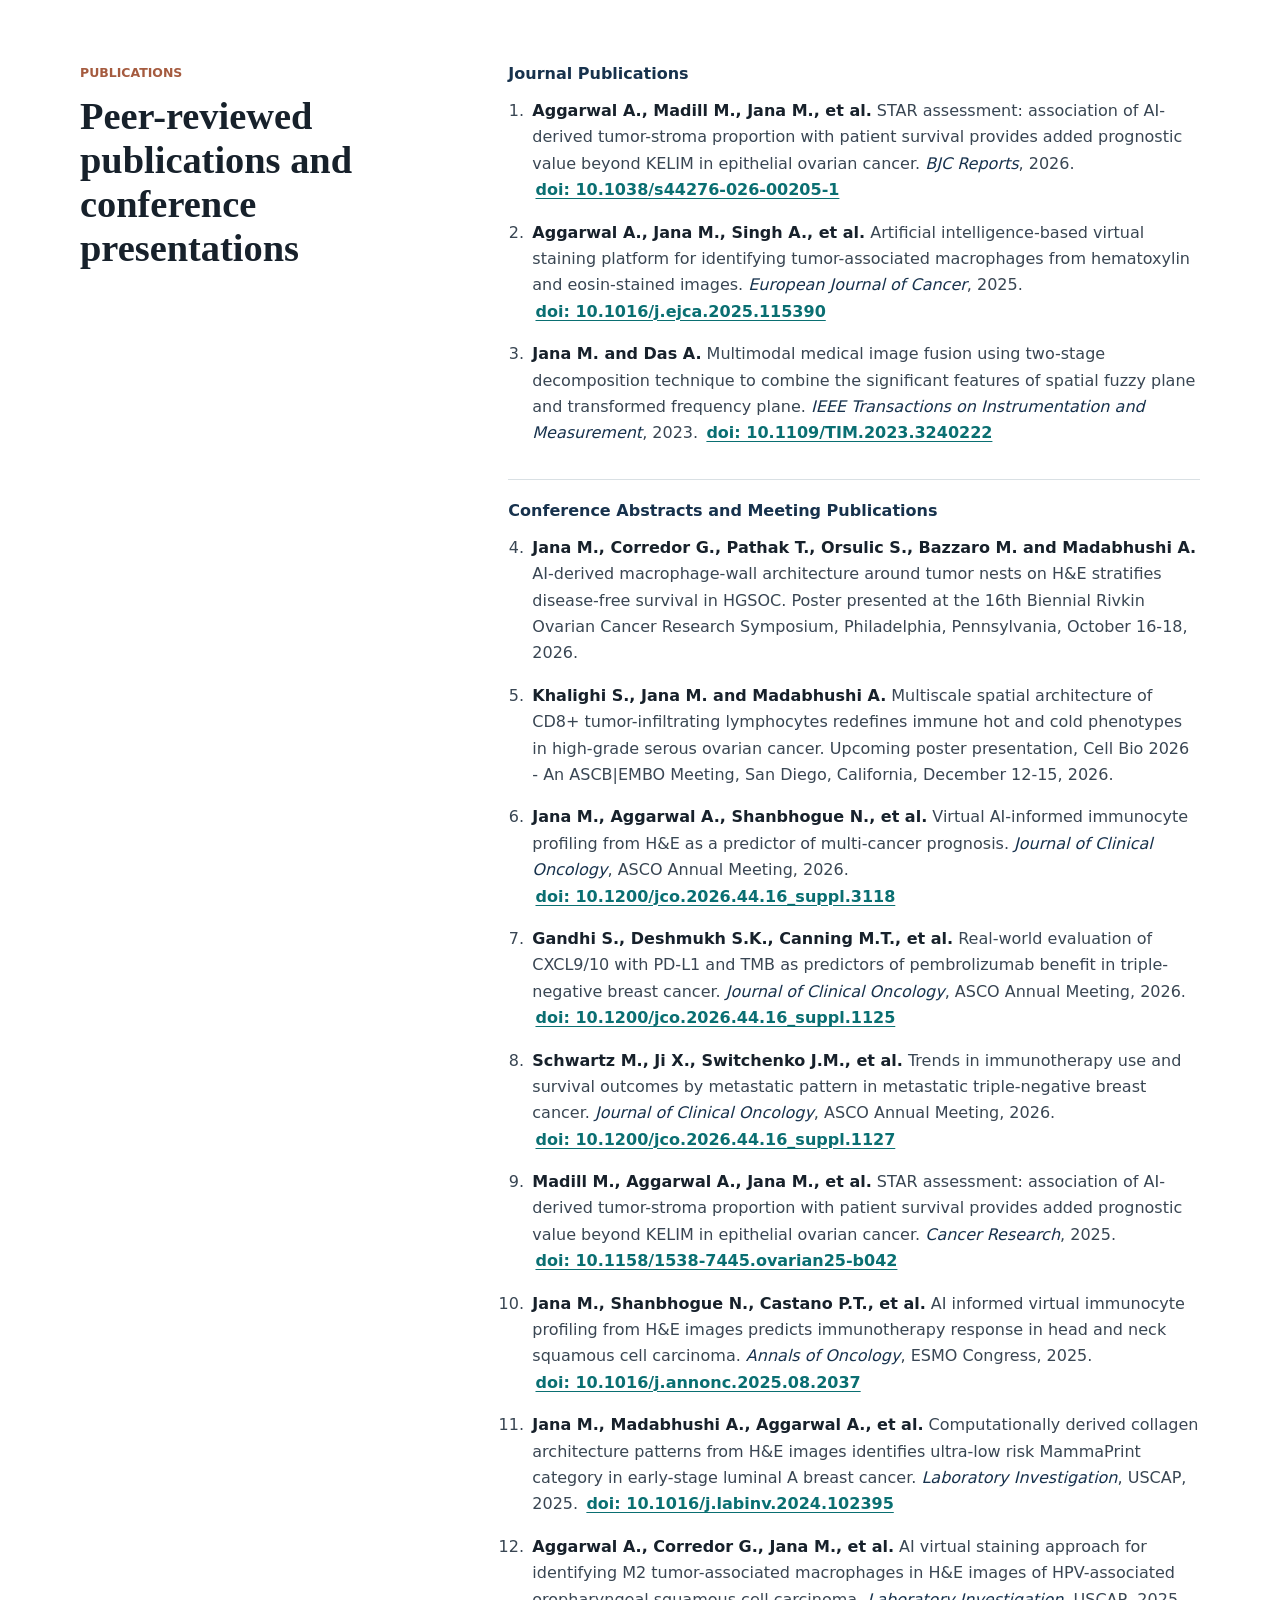
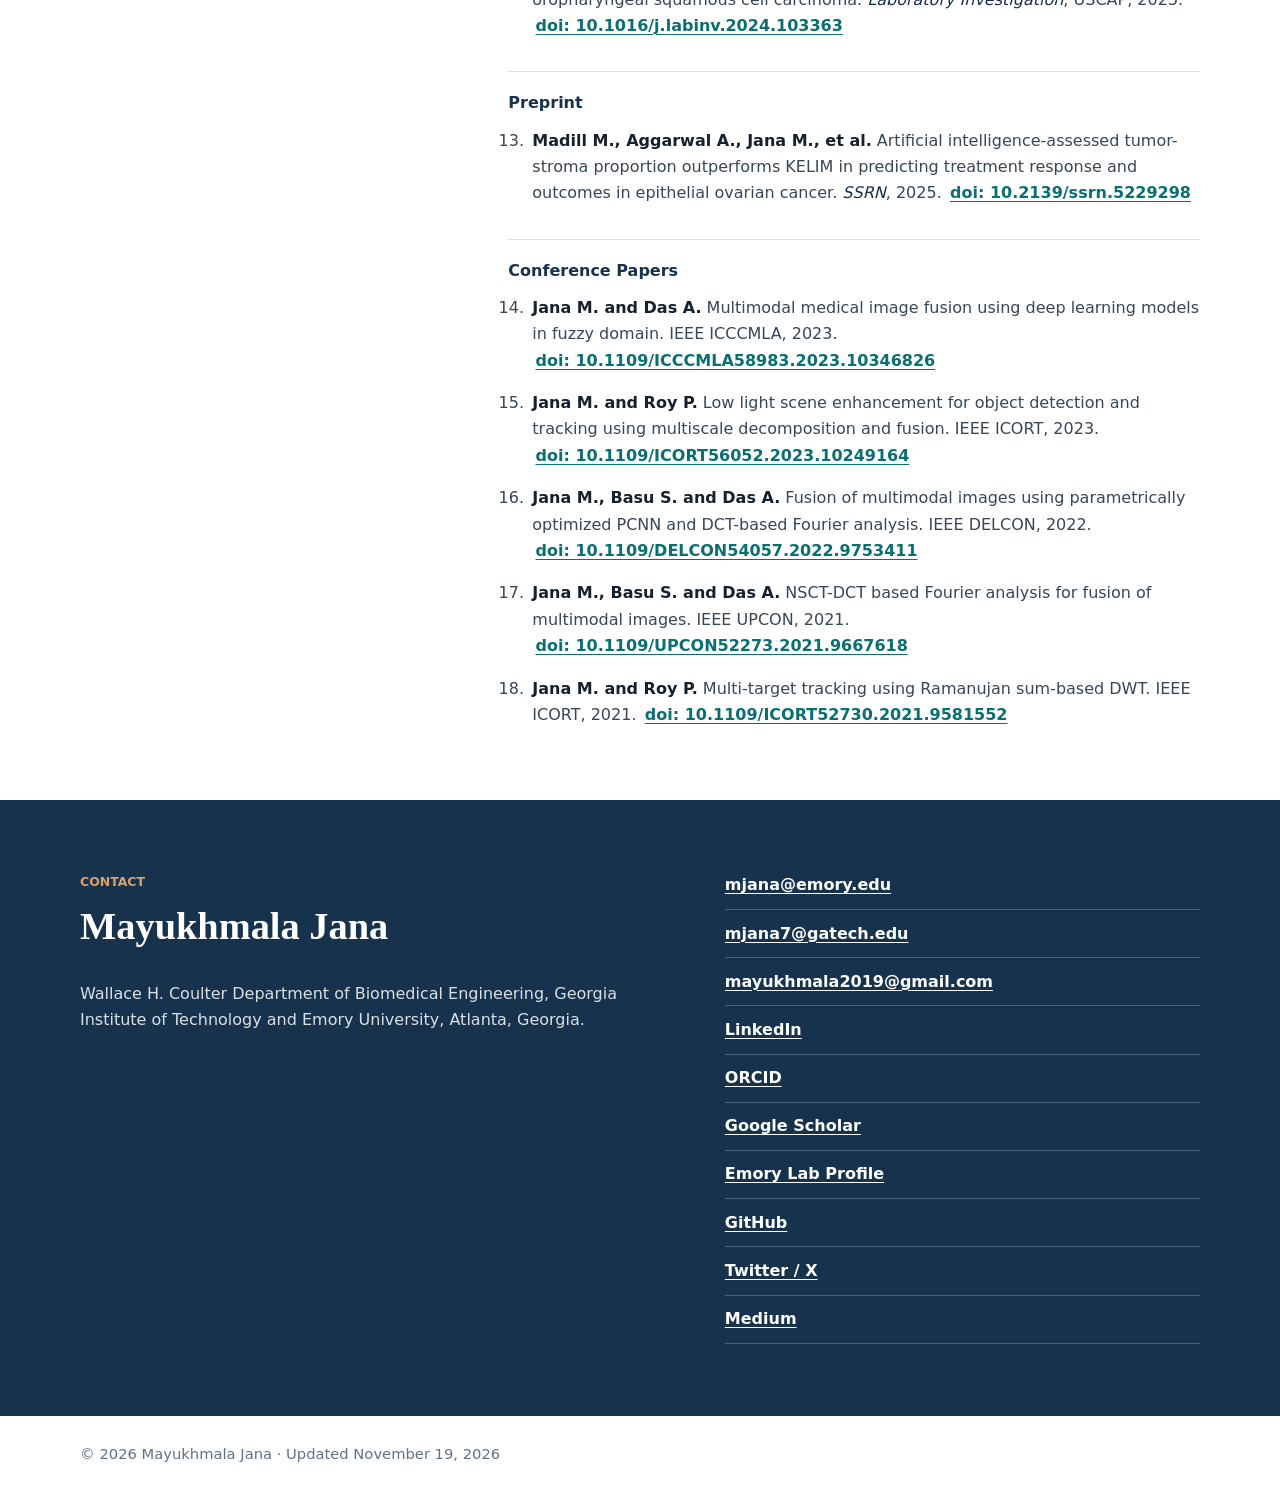
==== commit 8ed9fbdb: "Refresh research profile, milestone timeline, and verified media coverage Add dated research milesto" ====
--- a/index.html
+++ b/index.html
@@ -15,13 +15,15 @@
 <meta content="summary_large_image" name="twitter:card"/>
 <link href="https://mayukhmalajana.github.io/" rel="canonical"/>
 <link href="styles.css" rel="stylesheet"/>
-</head>
+<style>
+.news-list{list-style:none;margin:0;padding:0}.news-list li{display:grid;grid-template-columns:6.5rem 1fr;gap:1rem;padding:1rem 0;border-bottom:1px solid #dce3e8}.news-date{font-weight:600;color:#285b54}.news-tag{font-weight:700;color:#9b442b}.news-list a{white-space:normal}.nav{flex-wrap:wrap}#news,#media{scroll-margin-top:6rem}@media(max-width:600px){.news-list li{grid-template-columns:1fr;gap:.25rem}.news-date{font-size:.85rem}}
+</style></head>
 <body>
 <a class="skip-link" href="#main">Skip to content</a>
 <header class="site-header">
 <div class="header-inner">
 <a class="site-name" href="#top">Mayukhmala Jana</a>
-<nav aria-label="Primary navigation" class="nav"><a href="#research">Research</a><a href="#translation">Translation</a><a href="#experience">Experience</a><a href="#publications">Publications</a><a href="cv.html">CVs</a><a href="#contact">Contact</a></nav>
+<nav aria-label="Primary navigation" class="nav"><a href="#news">News</a><a href="#research">Research</a><a href="#media">Media</a><a href="#translation">Translation</a><a href="#experience">Experience</a><a href="#publications">Publications</a><a href="cv.html">CVs</a><a href="#contact">Contact</a></nav>
 </div>
 </header>
 <main id="main">
@@ -30,8 +32,8 @@
 <div class="intro-main">
 <p class="kicker">PhD Researcher · Georgia Tech and Emory University</p>
 <h1>Mayukhmala Jana</h1>
-<p class="lead">I develop computational pathology and multimodal AI methods to study cancer prognosis and treatment response.</p>
-<p>In the Madabhushi Lab, I connect tissue morphology with spatial and molecular data to investigate interpretable cancer biomarkers. My work brings together virtual staining, generative AI, spatial transcriptomics and proteomics, and experience deploying machine-learning systems in industry.</p>
+<p class="lead">I develop AI methods that turn routine tissue images into virtual biomarkers of cancer and the immune microenvironment.</p>
+<p>I am a Biomedical Engineering PhD student in the joint Georgia Tech and Emory program, advised by Dr. Anant Madabhushi. My research connects computational pathology, virtual immune profiling, spatial biology, and multimodal AI to study cancer prognosis and treatment response. I also investigate immune aging and bring prior experience deploying machine-learning systems at Accenture.</p>
 <div aria-label="Primary links" class="link-row">
 <a class="button primary" href="cv.html">Academic and industry CVs</a>
 <a class="button" href="mailto:mjana@emory.edu">Email</a>
@@ -39,7 +41,7 @@
 <a class="button" href="https://scholar.google.com/citations?user=GuKIK5QAAAAJ">Google Scholar</a>
 <a class="button" href="https://orcid.org/0000-0002-0179-8240">ORCID</a>
 <a class="button" href="https://x.com/MayukhmalaJ">Twitter / X</a>
-<a class="button" href="https://medium.com/@mayukhmala">Medium</a></div>
+<a class="button" href="https://medium.com/@mayukhmala">Medium</a><a class="button" href="https://www.researchgate.net/profile/Mayukhmala-Jana">ResearchGate</a><a class="button" href="https://www.semanticscholar.org/author/Mayukhmala-Jana/2137437977">Semantic Scholar</a><a class="button" href="https://www.alphaxiv.org/@mayukhmala-jana">alphaXiv</a><a class="button" href="https://www.researchhub.com/proposal/32783/reproimmuneage-mapping-immune-aging-from-routine-histology-in-the-human-ovary/reviews">ResearchHub proposal</a></div>
 </div>
 <aside aria-label="Profile summary" class="profile-panel">
 <figure class="portrait">
@@ -77,6 +79,21 @@
 <section aria-label="Computational pathology visual" class="visual-band">
 <div aria-hidden="true" class="visual-band__image"></div>
 </section>
+<section class="section" id="news"><div class="section-layout"><div class="section-title"><p class="kicker">News &amp; milestones</p><h2>A research timeline</h2></div><div class="section-body"><ul class="news-list"><li><span class="news-date">Oct 2026</span><div><span class="news-tag">Presentation</span> Presented first-author research on macrophage-wall architecture and disease-free survival in high-grade serous ovarian cancer at the Rivkin/OCRA Ovarian Cancer Research Symposium. <a href="https://ocrahope.org/research/rivkin-ovarian-cancer-research-symposium/">Meeting ↗</a></div></li>
+<li><span class="news-date">Sep 2026</span><div><span class="news-tag">Service</span> Began serving as a reviewer for The Lancet Digital Health.</div></li>
+<li><span class="news-date">Aug 2026</span><div><span class="news-tag">Research proposal</span> Shared ReproImmuneAge, a proposal to investigate immune aging in the human ovary from routine histology, on ResearchHub. <a href="https://www.researchhub.com/proposal/32783/reproimmuneage-mapping-immune-aging-from-routine-histology-in-the-human-ovary/reviews">Proposal and reviews ↗</a></div></li>
+<li><span class="news-date">May 2026</span><div><span class="news-tag">News</span> Named in Winship Cancer Institute’s ASCO presentation schedule for my first-author VAIP abstract. <a href="https://winshipcancer.emory.edu/newsroom/articles/2026/winship-investigators-bring-new-clinical-and-scientific-insights-to-asco.php">Winship announcement ↗</a></div></li>
+<li><span class="news-date">2026</span><div><span class="news-tag">Paper</span> Co-authored STAR, a study of AI-derived tumor–stroma proportion and survival in epithelial ovarian cancer, published in BJC Reports. <a href="https://doi.org/10.1038/s44276-026-00205-1">Paper ↗</a></div></li>
+<li><span class="news-date">2026</span><div><span class="news-tag">Conference abstract</span> First author of VAIP: virtual AI-informed immunocyte profiling from H&amp;E as a predictor of multi-cancer prognosis. Published ASCO Annual Meeting abstract 3118. <a href="https://doi.org/10.1200/JCO.2026.44.16_suppl.3118">Abstract ↗</a></div></li>
+<li><span class="news-date">2026</span><div><span class="news-tag">Team recognition</span> Core computational pathology team member of HistoRisk AI, selected and funded through the Emory Innovation Challenge FY2026.</div></li>
+<li><span class="news-date">2025</span><div><span class="news-tag">Paper</span> Second author of VISTA, an AI-based virtual staining platform for identifying tumor-associated macrophages from H&amp;E images, published in the European Journal of Cancer. <a href="https://doi.org/10.1016/j.ejca.2025.115390">Paper ↗</a></div></li>
+<li><span class="news-date">2025</span><div><span class="news-tag">Conference abstract</span> First author of VIPER, investigating virtual immunocyte profiling and immunotherapy response in head and neck cancer. Published ESMO Congress abstract 1405P. <a href="https://doi.org/10.1016/j.annonc.2025.08.2037">Abstract ↗</a></div></li>
+<li><span class="news-date">2025</span><div><span class="news-tag">Conference abstract</span> First-author USCAP abstract on computationally derived collagen architecture and the ultra-low-risk MammaPrint category in early-stage luminal A breast cancer. <a href="https://doi.org/10.1016/j.labinv.2024.102395">Abstract ↗</a></div></li>
+<li><span class="news-date">Aug 2024</span><div><span class="news-tag">Milestone</span> Started the joint Biomedical Engineering PhD at Georgia Tech and Emory University in the Madabhushi Lab.</div></li>
+<li><span class="news-date">2023</span><div><span class="news-tag">Paper</span> Published first-author research on multimodal medical image fusion using a two-stage decomposition technique in IEEE Transactions on Instrumentation and Measurement. <a href="https://doi.org/10.1109/TIM.2023.3240222">Paper ↗</a></div></li>
+<li><span class="news-date">2021–2023</span><div><span class="news-tag">Research software</span> Published five first-author IEEE conference papers in image fusion, enhancement, and tracking. Four public implementations accompany selected published methods. <a href="https://github.com/MayukhmalaJana">Code ↗</a></div></li>
+<li><span class="news-date">2021</span><div><span class="news-tag">Education</span> Completed a B.Tech. in Electronics and Communication Engineering at the University of Calcutta, ranked first in a cohort of 40 with a CGPA of 9.70/10.</div></li>
+<li><span class="news-date">2021</span><div><span class="news-tag">Award</span> Received the ICORT session best-paper award for Multi-Target Tracking Using Ramanujan Sum Based DWT, coauthored with Pradipta Roy. <a href="https://icort.in/pdf/Best-paper-Award.pdf">Organizer award record ↗</a></div></li></ul></div></div></section>
 <section class="section" id="research">
 <div class="section-layout">
 <div class="section-title">
@@ -125,7 +142,7 @@
 <h3>B.Tech. in Electronics and Communication Engineering</h3>
 <p>
                   Department of Radio Physics and Electronics, University of Calcutta, Kolkata, India.
-                  CGPA: 9.70/10. Ranked 1st in cohort and graduated summa cum laude.
+                  CGPA: 9.70/10. Ranked 1st in a cohort of 40.
                 </p>
 </article>
 </div>
@@ -140,12 +157,12 @@
 </div>
 <div class="section-body">
 <ul class="plain-list">
-<li>Selected and funded, Emory Innovation Challenge FY2026 - HistoRisk AI.</li>
+<li>Core computational pathology team member, HistoRisk AI — selected and funded through the Emory Innovation Challenge FY2026.</li><li>Session Best Paper Award, ICORT 2021 — <a href="https://icort.in/pdf/Best-paper-Award.pdf">organizer record</a>.</li>
 <li>Trainee Member, Winship Cancer Institute of Emory University, approved May 2026.</li>
-<li>First-author abstract, ASCO Annual Meeting 2026, Journal of Clinical Oncology.</li>
-<li>First-author abstract acceptance, ESMO Congress 2025, Annals of Oncology.</li>
-<li>First-author abstract acceptance, USCAP 2025, Laboratory Investigation.</li>
-<li>First author and methodology lead, DST-SERB Project SUR/2022/005169.</li>
+
+
+
+
 <li>Exemplify Client-Centricity Award, Accenture India Ltd.</li>
 </ul>
 </div>
@@ -180,9 +197,9 @@
                 </p>
 </article>
 <article>
-<span class="date">2019-2020</span>
-<h3>Undergraduate Research Intern</h3>
-<p>Research training at the Indian Institute of Technology Kharagpur and DRDO, Chandipur, in signal processing, embedded machine-learning systems, object detection, image/video processing, and target tracking.</p>
+<span class="date">2019–2022 · Research internships</span>
+<h3>IIT Kharagpur and DRDO, Chandipur</h3>
+<p>IIT Kharagpur: June 2019 and July–August 2020. DRDO: July–December 2021 and April–October 2022. Research training in signal processing, embedded machine-learning systems, object detection, image/video processing, and target tracking.</p>
 </article>
 </div>
 <h3 class="subheading">Teaching</h3>
@@ -228,6 +245,15 @@
 </div>
 </div>
 </section>
+<section class="section section-muted" id="media"><div class="section-layout"><div class="section-title"><p class="kicker">In the news</p><h2>Selected coverage</h2></div><div class="section-body">
+<h3>Research announcements</h3><ul class="plain-list">
+<li><strong>May 2026 · Winship Cancer Institute.</strong> Named in the ASCO 2026 presentation schedule for my VAIP research. <a href="https://winshipcancer.emory.edu/newsroom/articles/2026/winship-investigators-bring-new-clinical-and-scientific-insights-to-asco.php">Read the announcement</a>.</li></ul>
+<h3 class="subheading">Coverage of research I coauthored</h3><ul class="plain-list">
+<li><strong>February 2026 · STAR.</strong> University of Minnesota coverage of our ovarian-cancer study in BJC Reports. <a href="https://med.umn.edu/news/new-artificial-intelligence-tool-may-help-personalize-ovarian-cancer-treatment-day-one">University announcement</a> · <a href="https://medicalxpress.com/news/2026-02-artificial-intelligence-tool-personalize-ovarian.html">Medical Xpress republication</a> · <a href="https://doi.org/10.1038/s44276-026-00205-1">Paper</a>.</li>
+<li><strong>June 2025 · VISTA.</strong> Emory News covered our virtual-staining research among its cancer-AI studies. <a href="https://news.emory.edu/stories/2025/06/oncologists-and-ai-experts-combine-old-cancer-images-find-new-insights">Emory story</a> · <a href="https://medicalxpress.com/news/2025-06-oncologists-ai-experts-combine-images.html">Medical Xpress republication</a> · <a href="https://doi.org/10.1016/j.ejca.2025.115390">Paper</a>.</li>
+<li><strong>March 2025 · OncoDaily.</strong> A post sharing our lab’s announcement of VISTA. <a href="https://oncodaily.com/blog/tumor-associated-macrophages-264169">Read the post</a>.</li></ul>
+<h3 class="subheading">Arts &amp; community</h3><p>June 2023 · Mentioned in The Telegraph’s Rabindrajayanti coverage. <a href="https://www.telegraphindia.com/amp/my-kolkata/news/salt-lakes-dd-block-residents-celebrate-rabindrajayanti-at-upasana-griha/cid/1945374">Read the article</a>.</p>
+</div></div></section>
 <section class="section section-muted" id="profiles">
 <div class="section-layout">
 <div class="section-title">
@@ -303,7 +329,7 @@
 <li>
 <strong>Jana M., Corredor G., Pathak T., Orsulic S., Bazzaro M. and Madabhushi A.</strong>
                 AI-derived macrophage-wall architecture around tumor nests on H&amp;E stratifies
-                disease-free survival in HGSOC. Accepted poster presentation, 16th Biennial Rivkin
+                disease-free survival in HGSOC. Poster presented at the 16th Biennial Rivkin
                 Ovarian Cancer Research Symposium, Philadelphia, Pennsylvania, October 16-18, 2026.
               </li>
 <li>
@@ -429,7 +455,8 @@
 </section>
 </main>
 <footer class="footer">
-<p>© 2026 Mayukhmala Jana · Updated October 14, 2026</p>
+<p>© 2026 Mayukhmala Jana · Updated November 19, 2026</p>
 </footer>
 </body>
 </html>
+
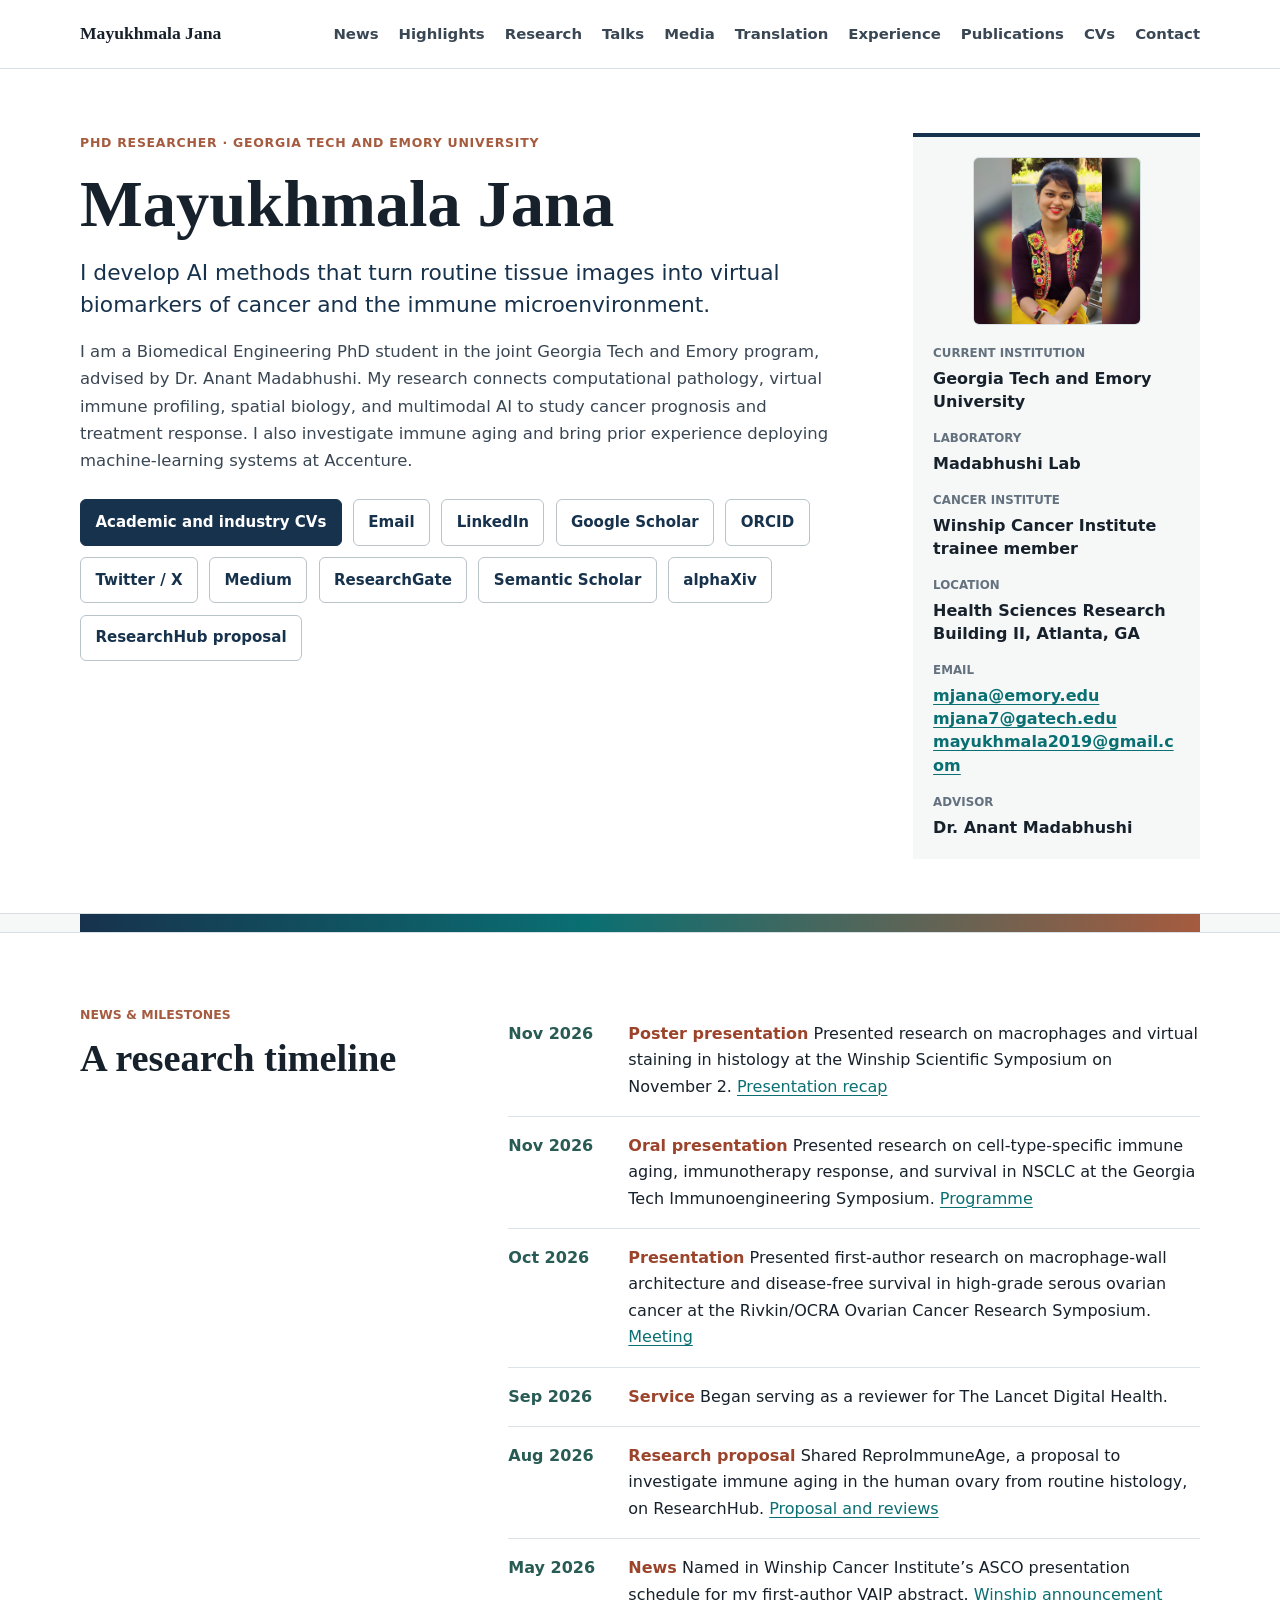
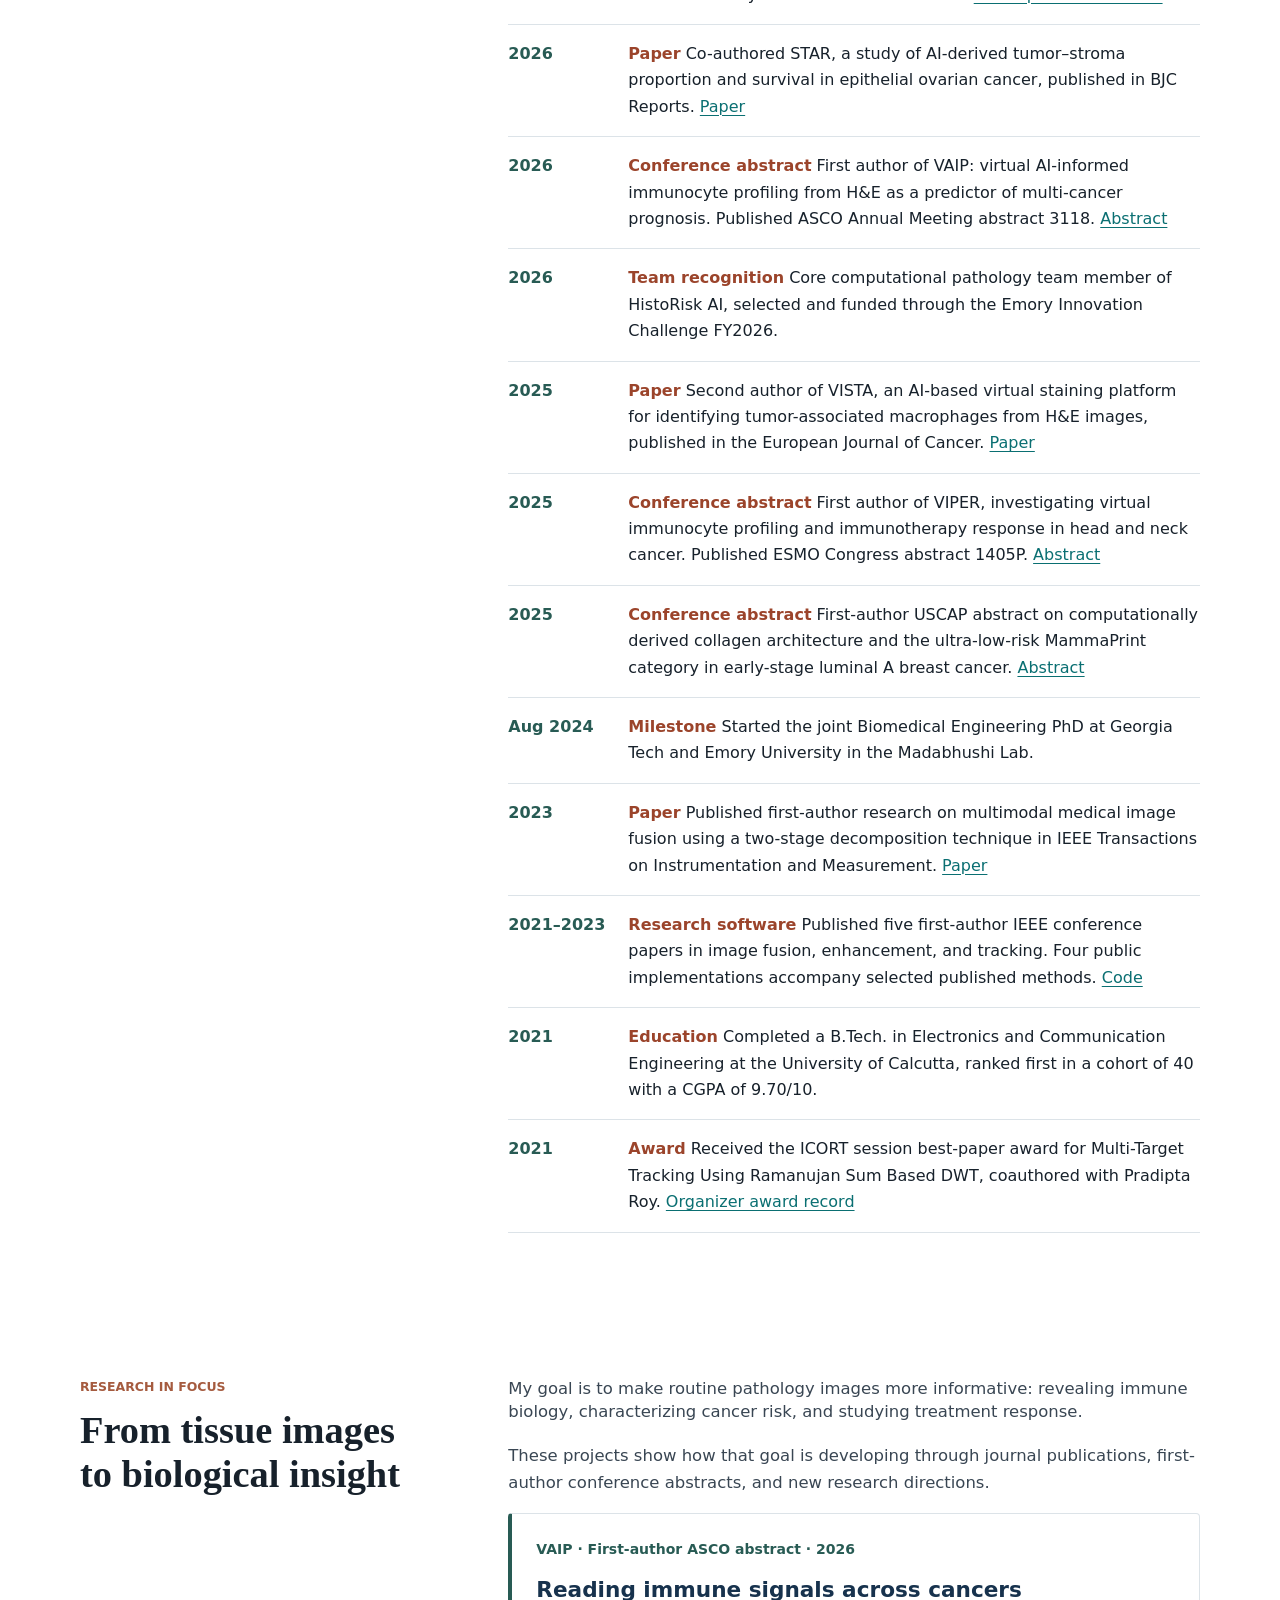
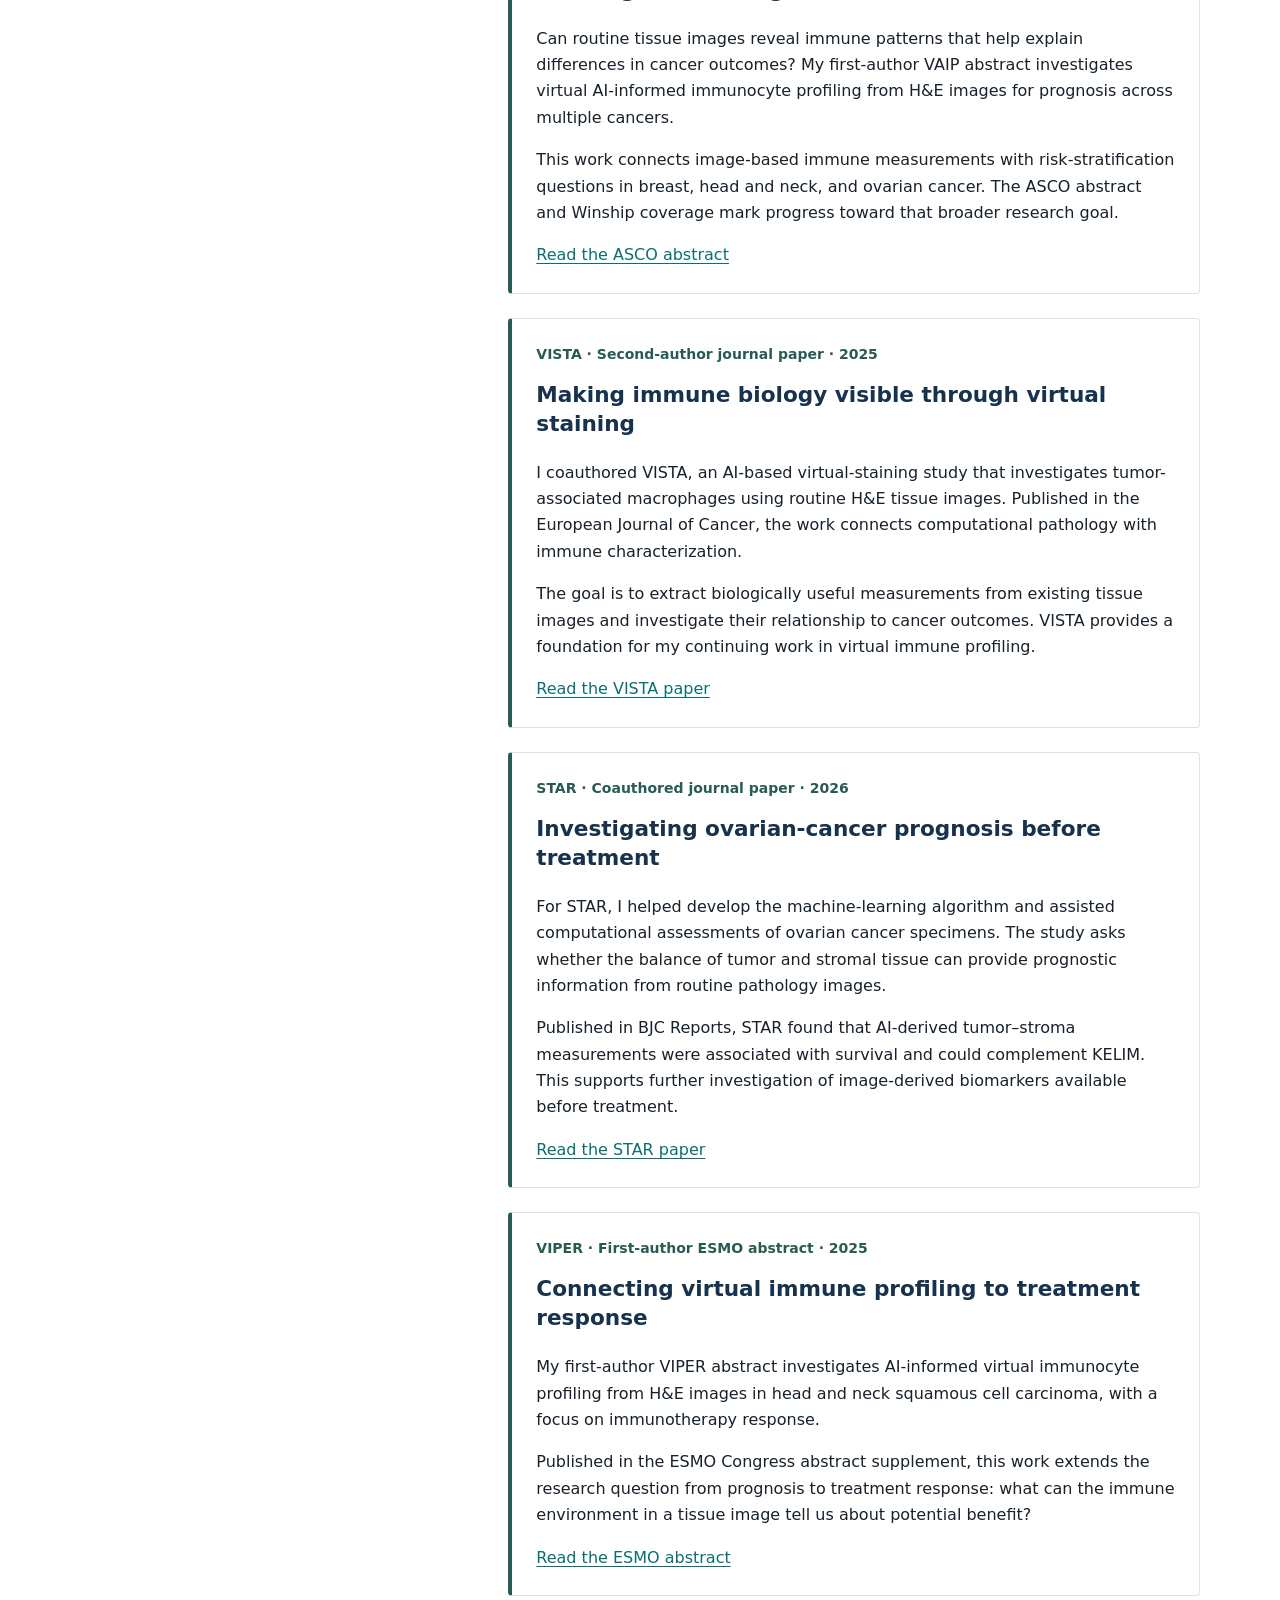
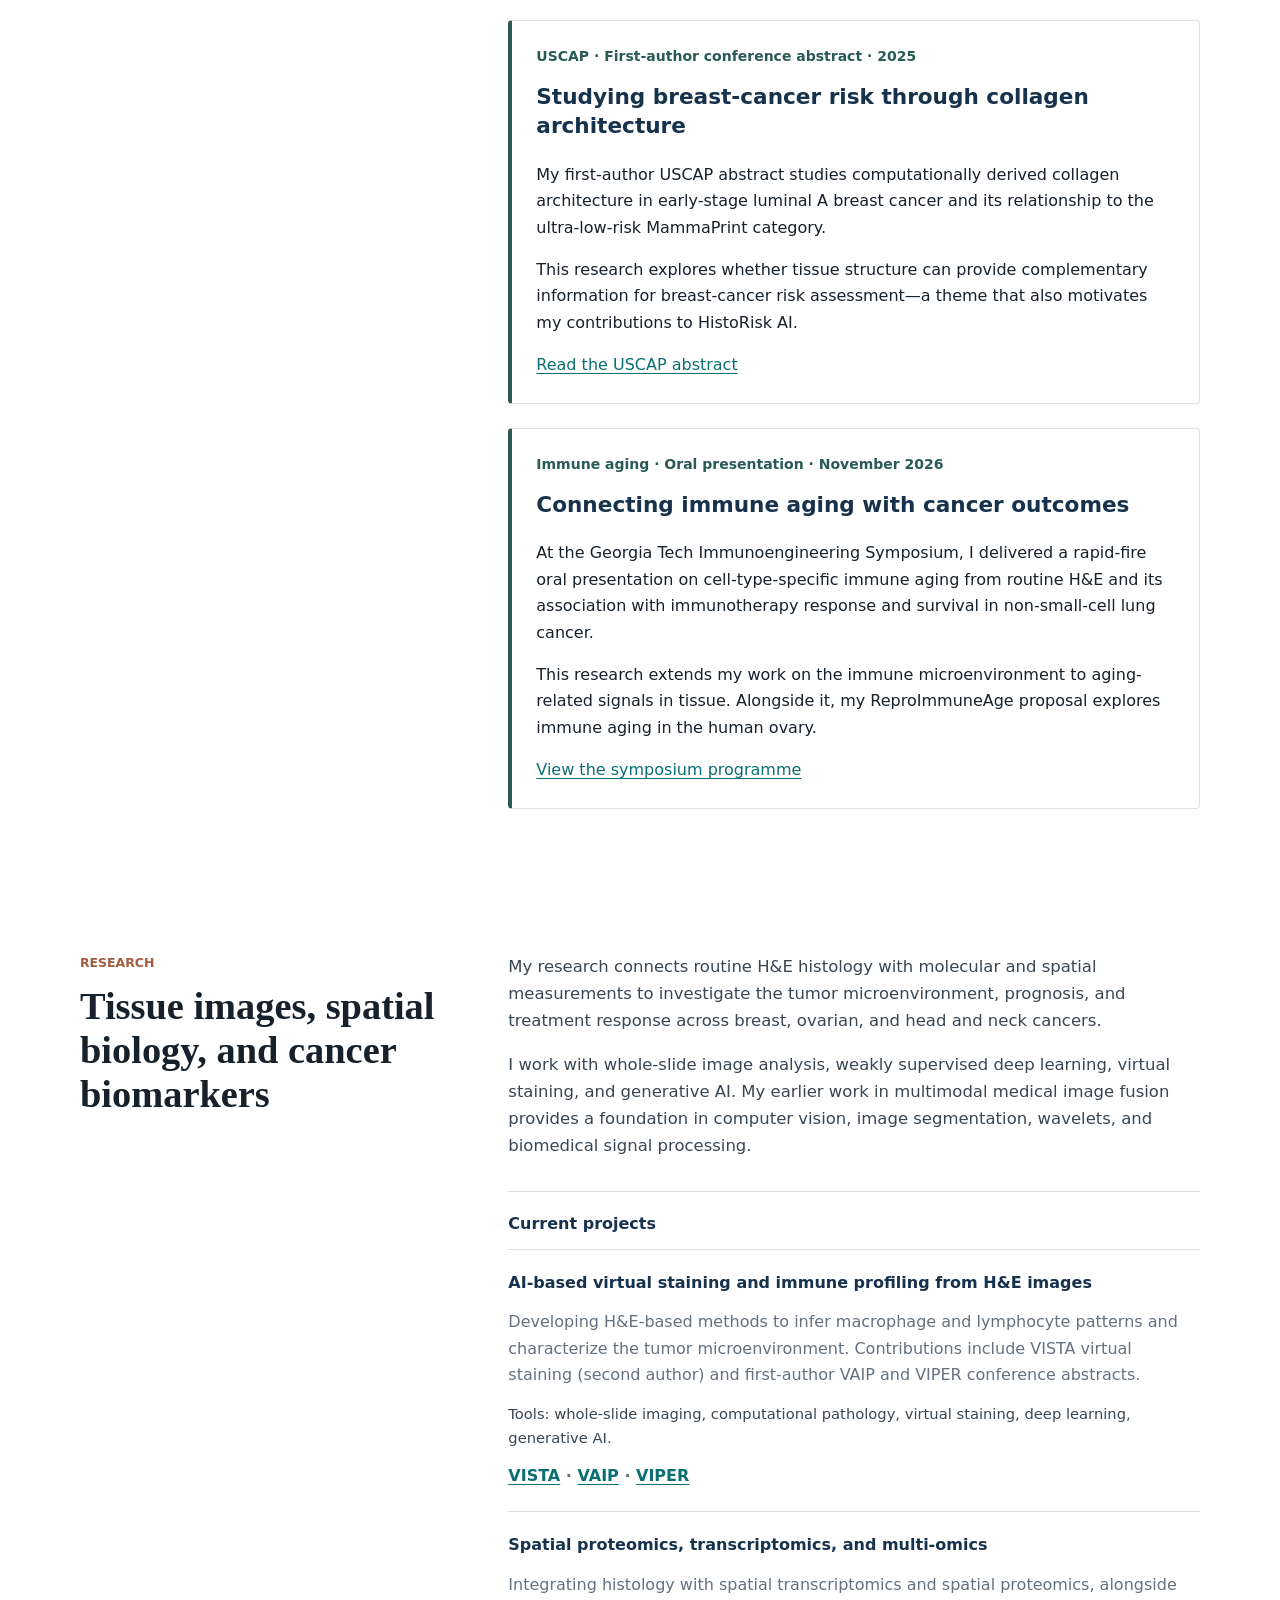
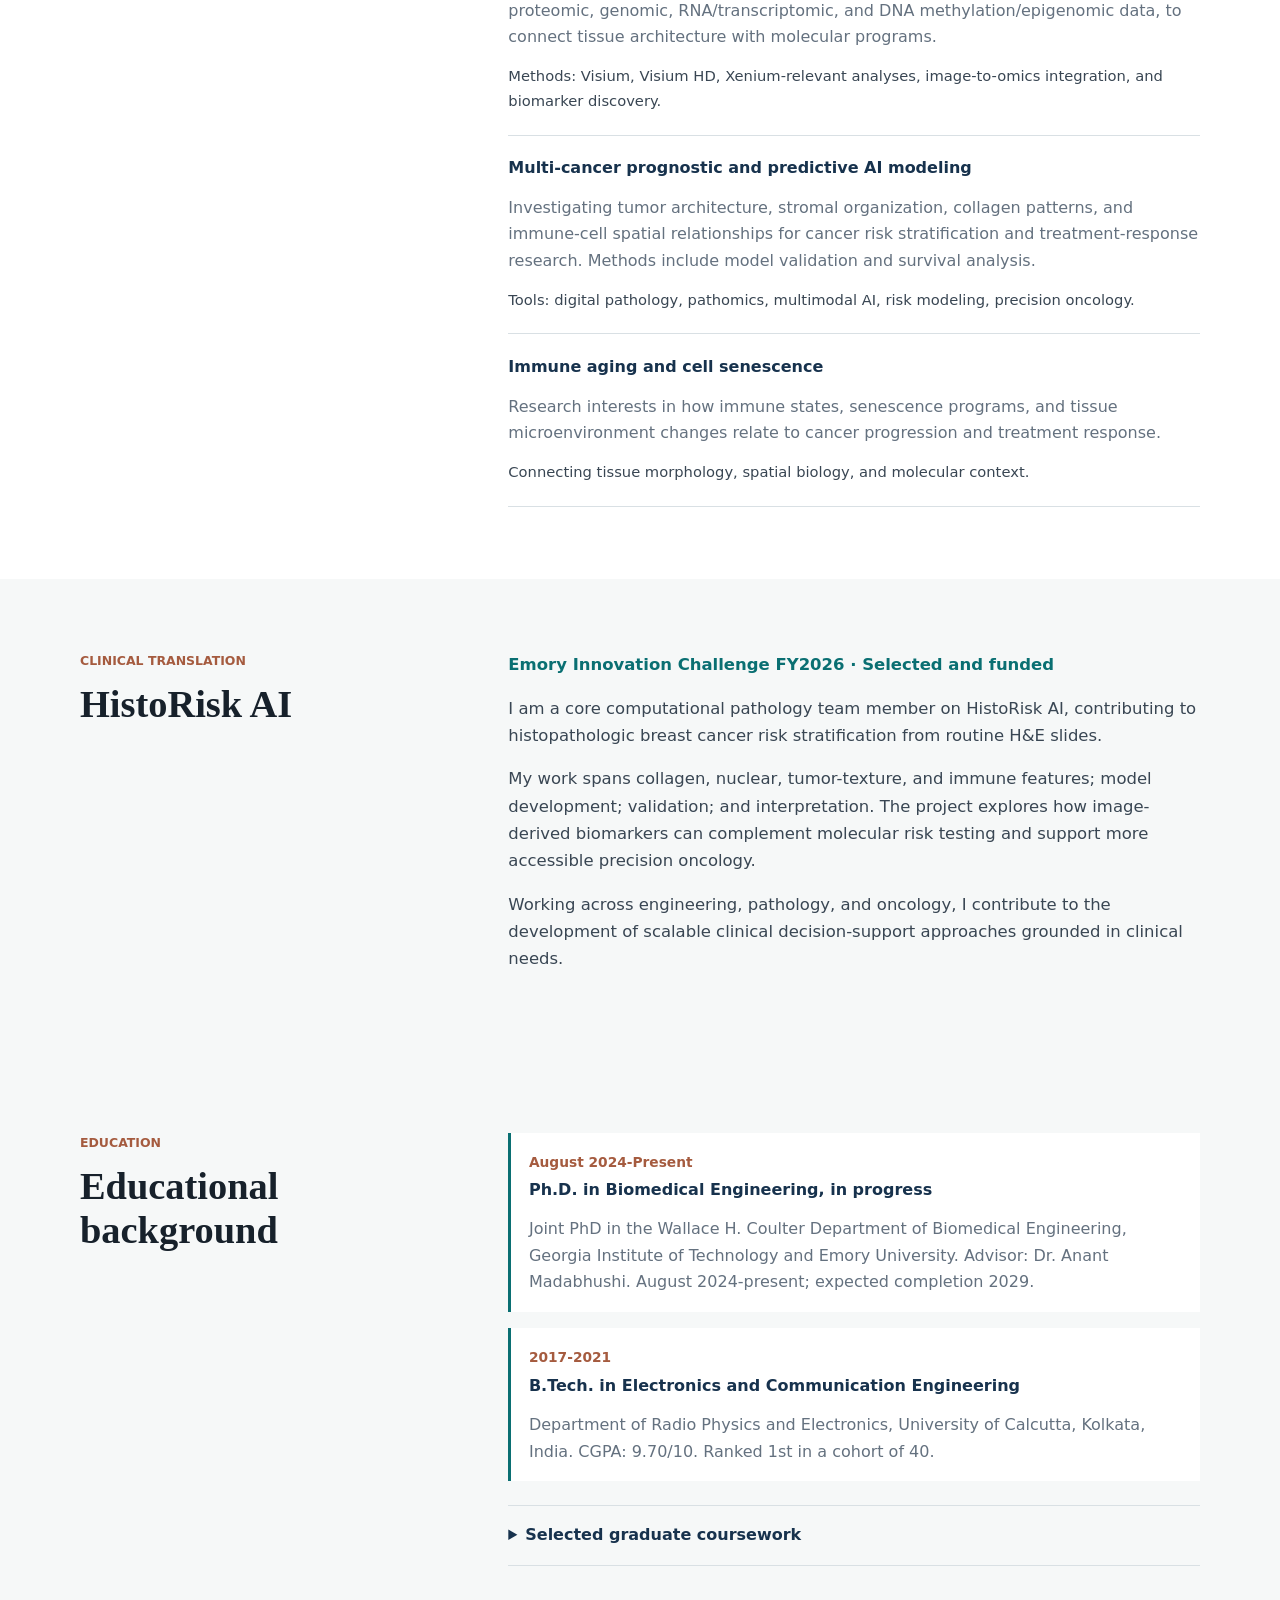
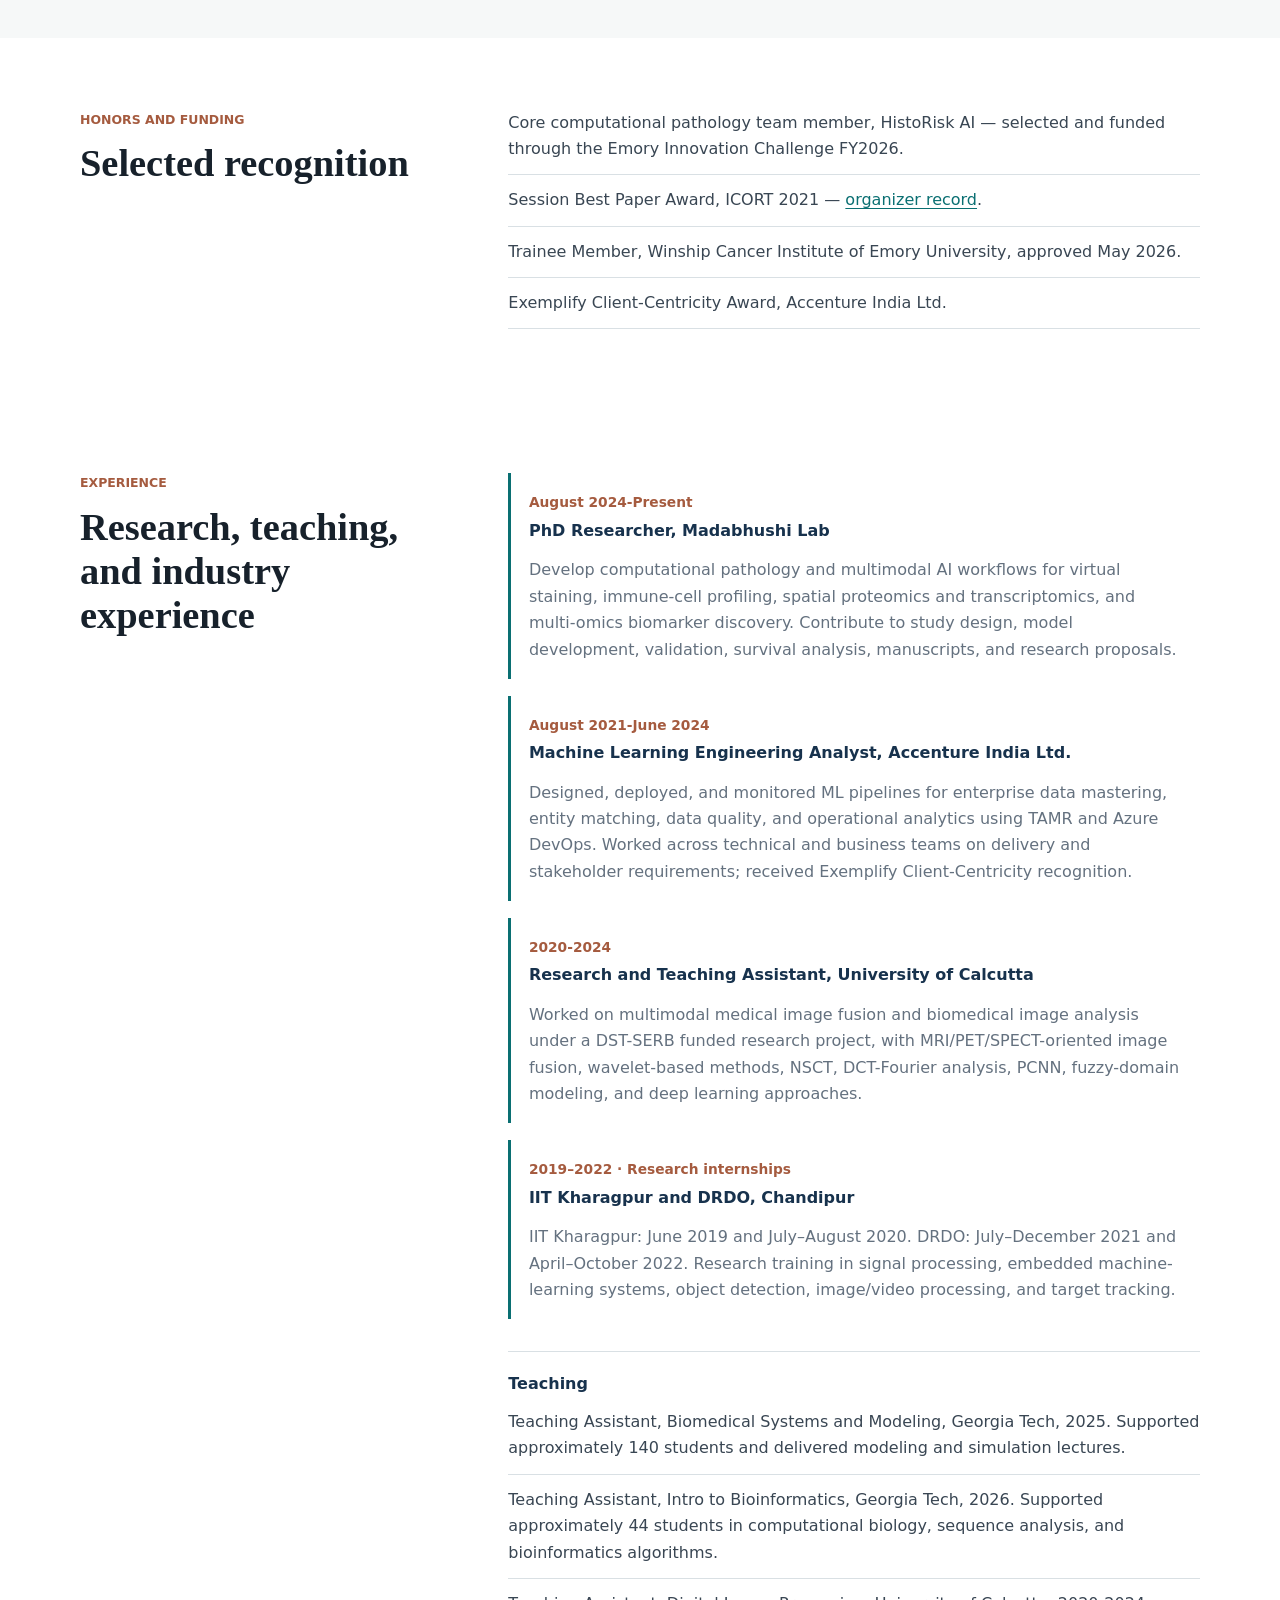
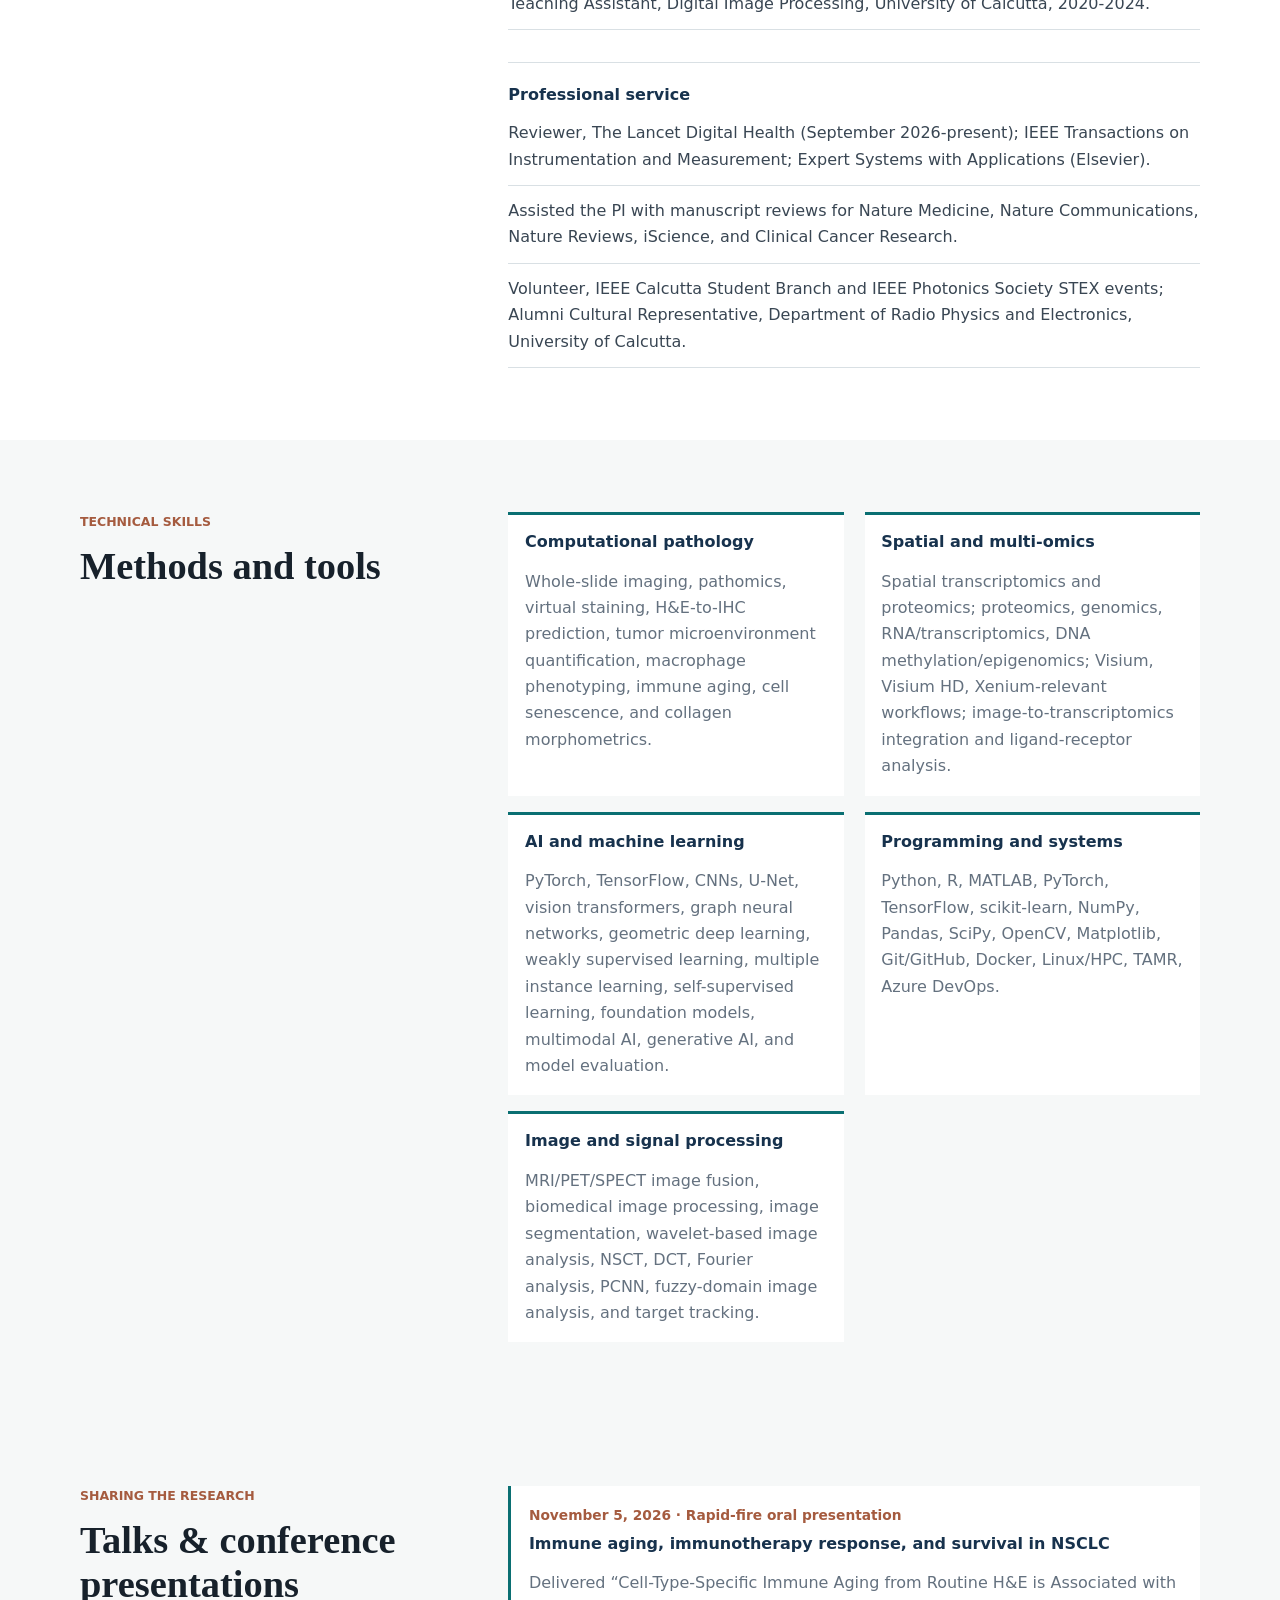
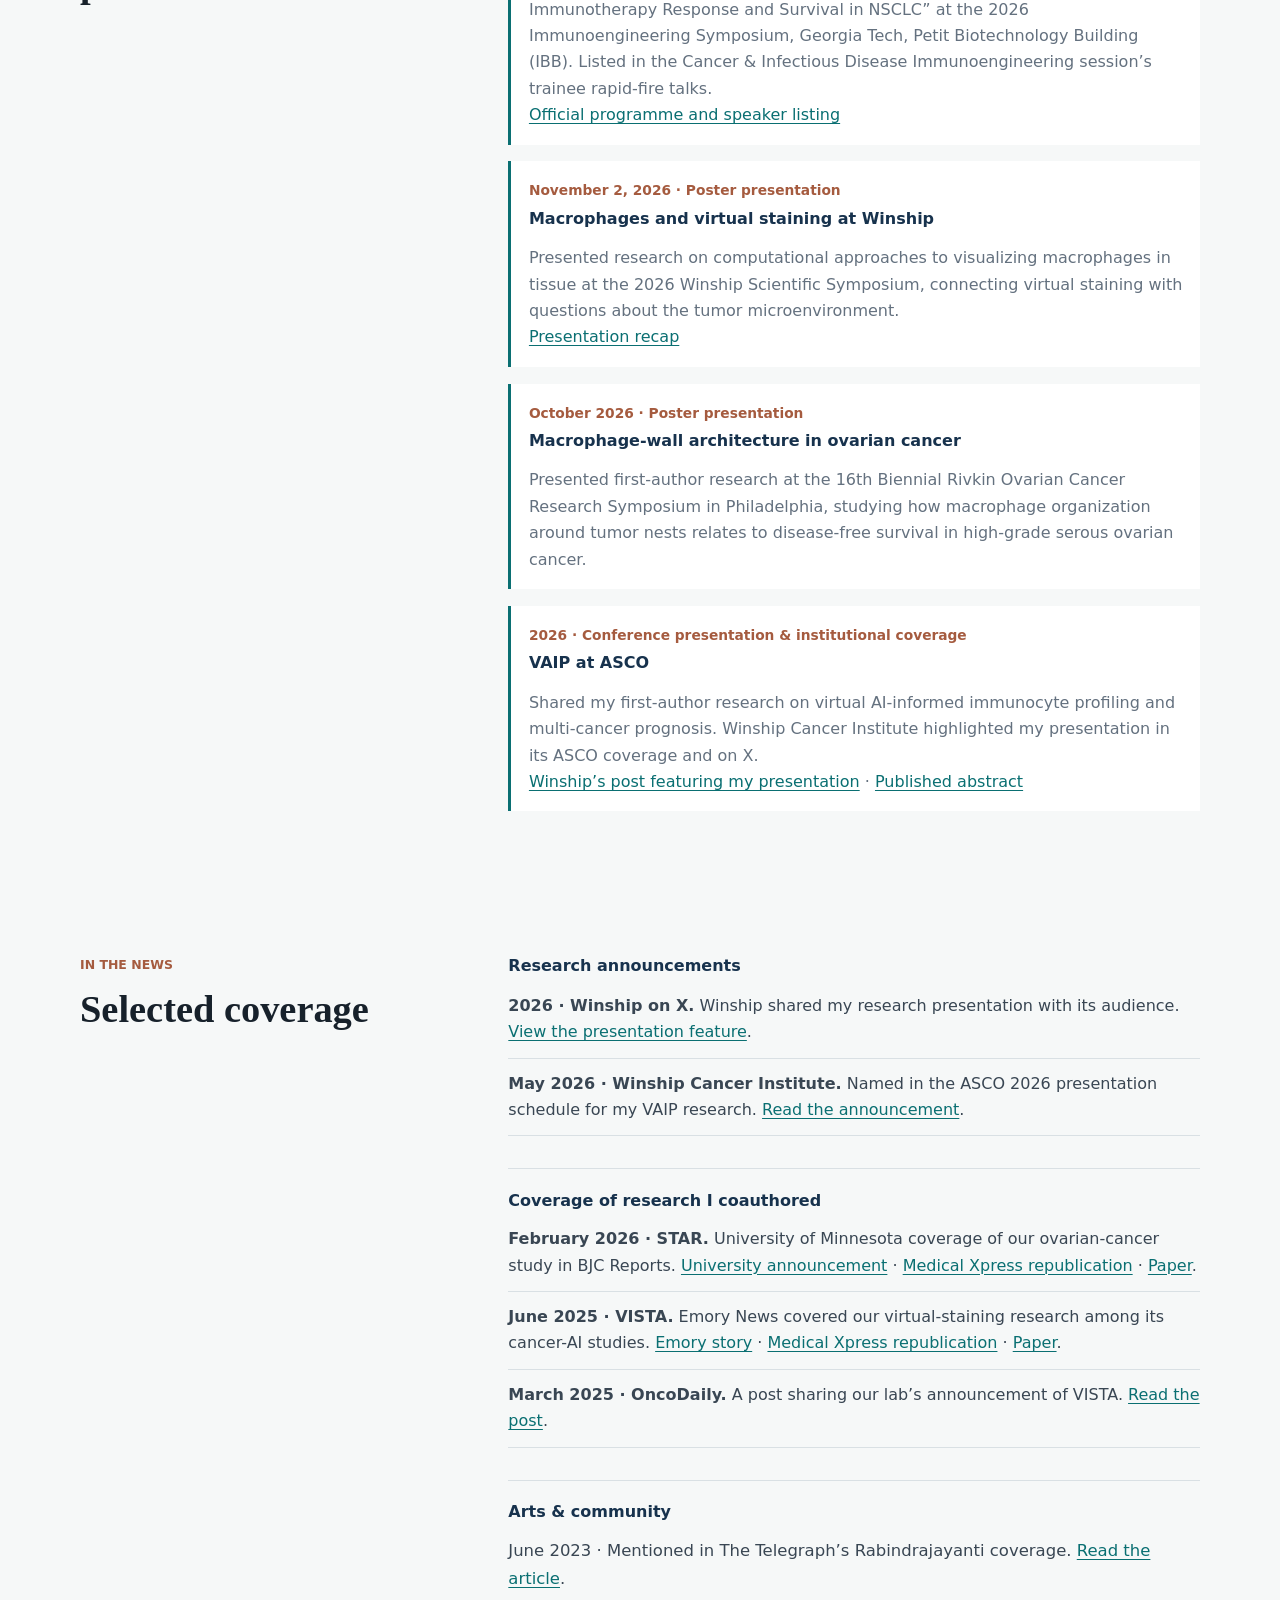
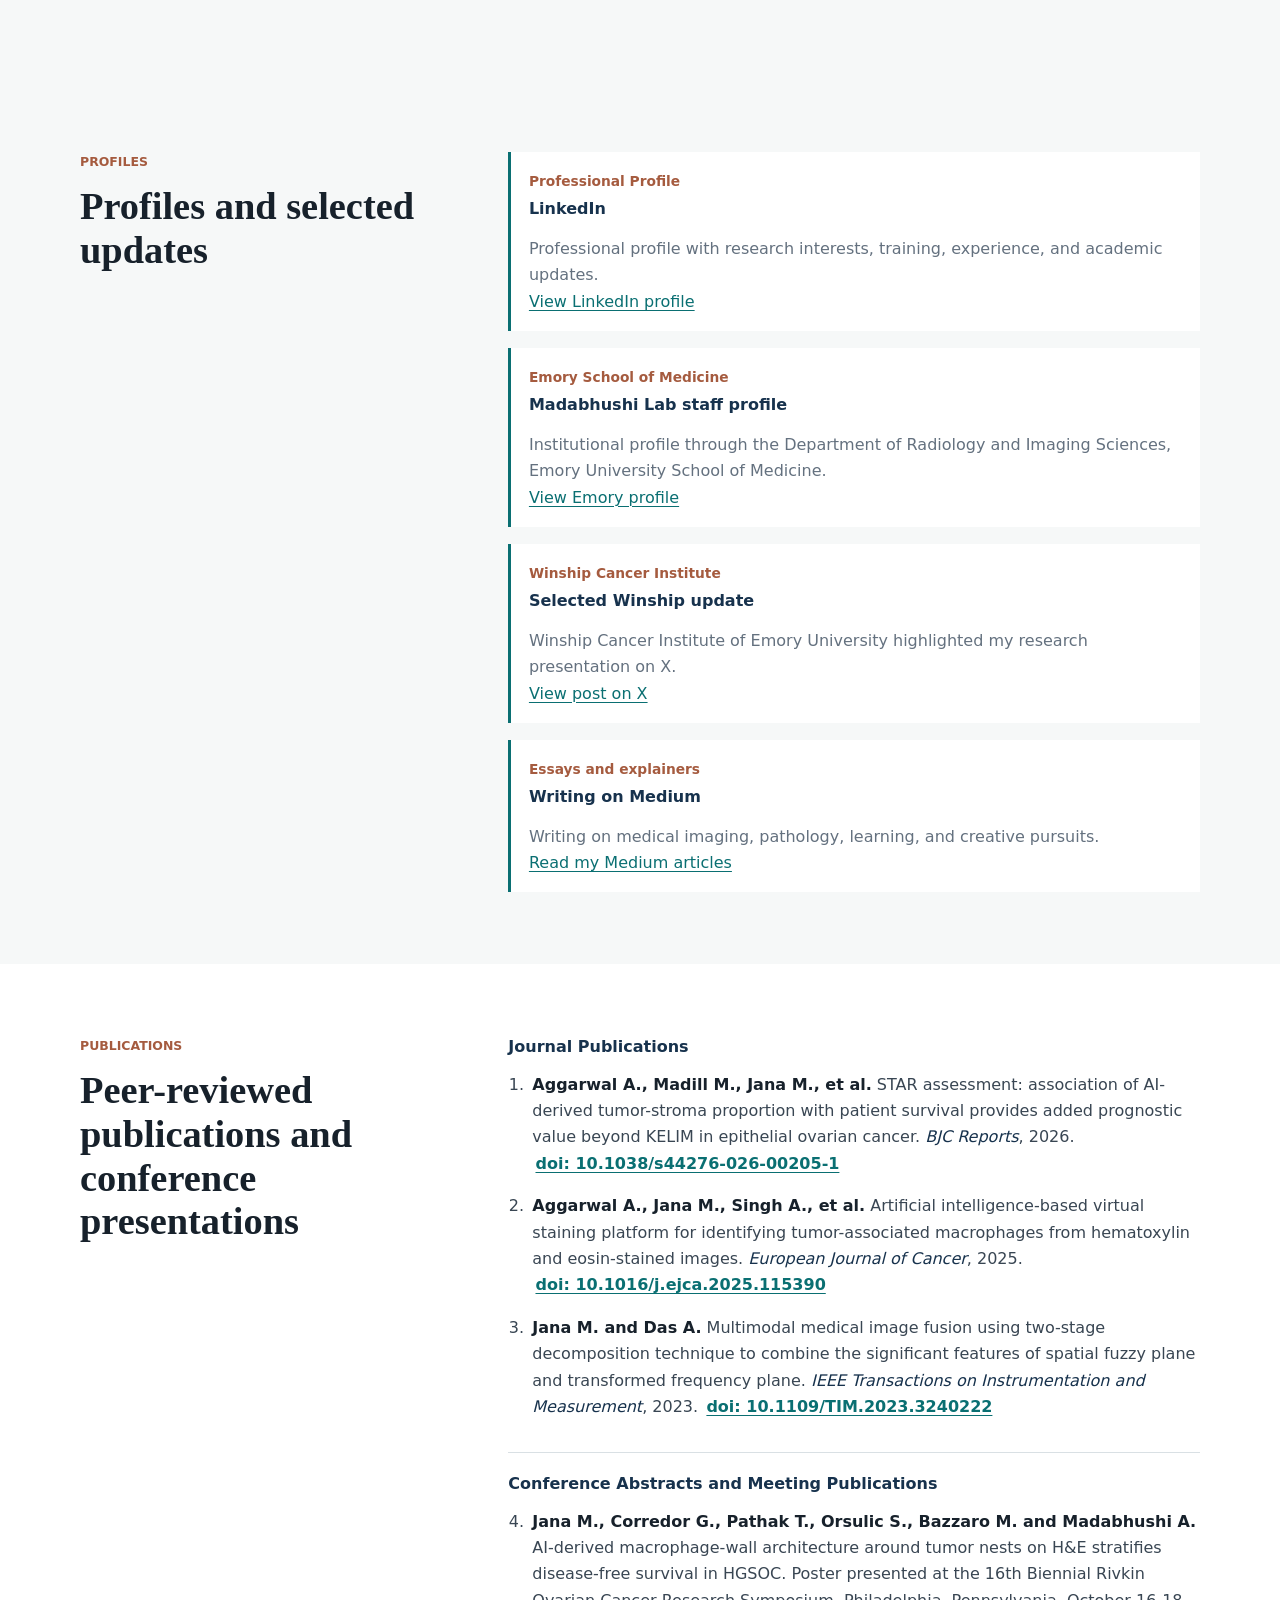
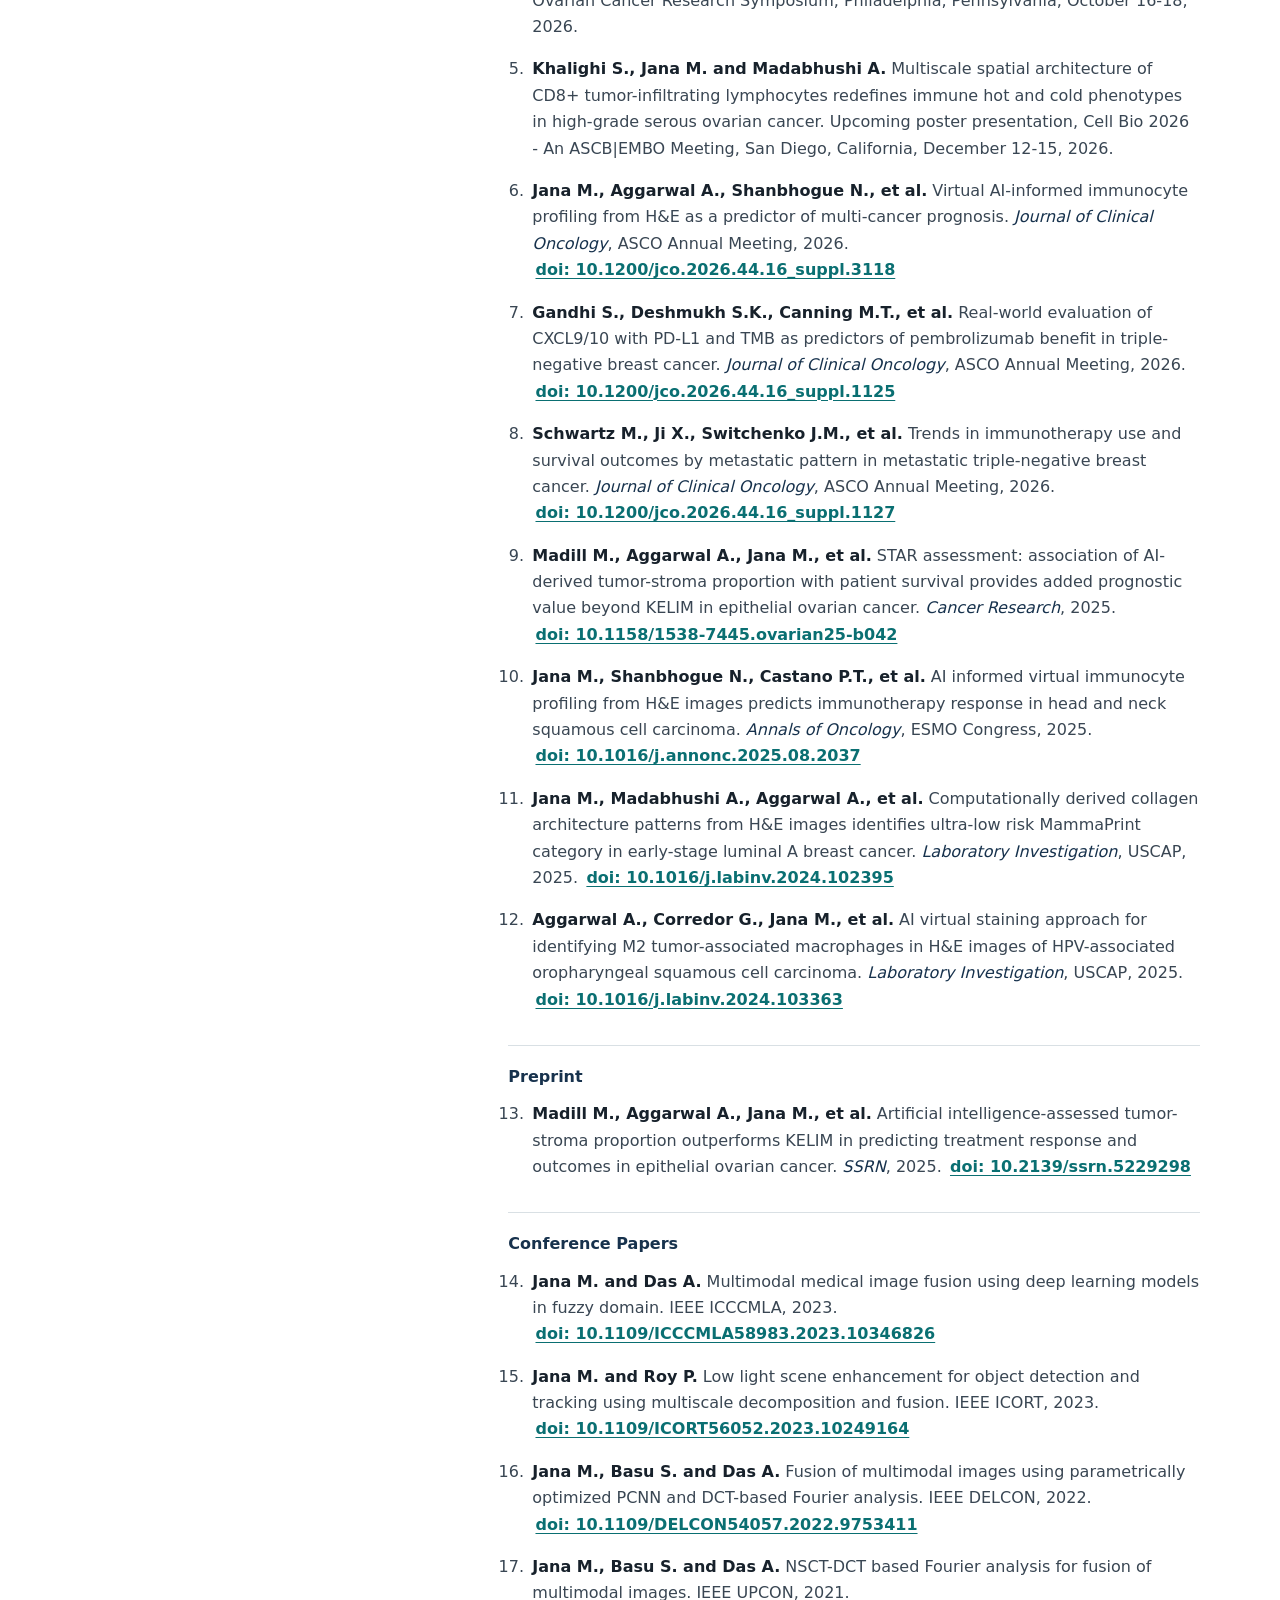
==== commit 073663cb: "Expand research stories and presentation highlights" ====
--- a/index.html
+++ b/index.html
@@ -17,13 +17,15 @@
 <link href="styles.css" rel="stylesheet"/>
 <style>
 .news-list{list-style:none;margin:0;padding:0}.news-list li{display:grid;grid-template-columns:6.5rem 1fr;gap:1rem;padding:1rem 0;border-bottom:1px solid #dce3e8}.news-date{font-weight:600;color:#285b54}.news-tag{font-weight:700;color:#9b442b}.news-list a{white-space:normal}.nav{flex-wrap:wrap}#news,#media{scroll-margin-top:6rem}@media(max-width:600px){.news-list li{grid-template-columns:1fr;gap:.25rem}.news-date{font-size:.85rem}}
+
+.project-stories{display:grid;gap:1.5rem}.project-story{padding:1.5rem;border:1px solid #dce3e8;border-left:4px solid #285b54;border-radius:4px}.project-label{font-size:.875rem;font-weight:700;color:#285b54}.project-story h3{font-size:1.35rem}.project-story p{max-width:70ch}#highlights,#presentations{scroll-margin-top:8rem}
 </style></head>
 <body>
 <a class="skip-link" href="#main">Skip to content</a>
 <header class="site-header">
 <div class="header-inner">
 <a class="site-name" href="#top">Mayukhmala Jana</a>
-<nav aria-label="Primary navigation" class="nav"><a href="#news">News</a><a href="#research">Research</a><a href="#media">Media</a><a href="#translation">Translation</a><a href="#experience">Experience</a><a href="#publications">Publications</a><a href="cv.html">CVs</a><a href="#contact">Contact</a></nav>
+<nav aria-label="Primary navigation" class="nav"><a href="#news">News</a><a href="#highlights">Highlights</a><a href="#research">Research</a><a href="#presentations">Talks</a><a href="#media">Media</a><a href="#translation">Translation</a><a href="#experience">Experience</a><a href="#publications">Publications</a><a href="cv.html">CVs</a><a href="#contact">Contact</a></nav>
 </div>
 </header>
 <main id="main">
@@ -79,22 +81,22 @@
 <section aria-label="Computational pathology visual" class="visual-band">
 <div aria-hidden="true" class="visual-band__image"></div>
 </section>
-<section class="section" id="news"><div class="section-layout"><div class="section-title"><p class="kicker">News &amp; milestones</p><h2>A research timeline</h2></div><div class="section-body"><ul class="news-list"><li><span class="news-date">Oct 2026</span><div><span class="news-tag">Presentation</span> Presented first-author research on macrophage-wall architecture and disease-free survival in high-grade serous ovarian cancer at the Rivkin/OCRA Ovarian Cancer Research Symposium. <a href="https://ocrahope.org/research/rivkin-ovarian-cancer-research-symposium/">Meeting ↗</a></div></li>
+<section class="section" id="news"><div class="section-layout"><div class="section-title"><p class="kicker">News &amp; milestones</p><h2>A research timeline</h2></div><div class="section-body"><ul class="news-list"><li><span class="news-date">Nov 2026</span><div><span class="news-tag">Poster presentation</span> Presented research on macrophages and virtual staining in histology at the Winship Scientific Symposium on November 2. <a href="https://www.linkedin.com/feed/update/urn:li:activity:7526529064690515968/">Presentation recap</a></div></li><li><span class="news-date">Nov 2026</span><div><span class="news-tag">Oral presentation</span> Presented research on cell-type-specific immune aging, immunotherapy response, and survival in NSCLC at the Georgia Tech Immunoengineering Symposium. <a href="https://immunoengineering.gatech.edu/immunoengineering-symposium/">Programme</a></div></li><li><span class="news-date">Oct 2026</span><div><span class="news-tag">Presentation</span> Presented first-author research on macrophage-wall architecture and disease-free survival in high-grade serous ovarian cancer at the Rivkin/OCRA Ovarian Cancer Research Symposium. <a href="https://ocrahope.org/research/rivkin-ovarian-cancer-research-symposium/">Meeting</a></div></li>
 <li><span class="news-date">Sep 2026</span><div><span class="news-tag">Service</span> Began serving as a reviewer for The Lancet Digital Health.</div></li>
-<li><span class="news-date">Aug 2026</span><div><span class="news-tag">Research proposal</span> Shared ReproImmuneAge, a proposal to investigate immune aging in the human ovary from routine histology, on ResearchHub. <a href="https://www.researchhub.com/proposal/32783/reproimmuneage-mapping-immune-aging-from-routine-histology-in-the-human-ovary/reviews">Proposal and reviews ↗</a></div></li>
-<li><span class="news-date">May 2026</span><div><span class="news-tag">News</span> Named in Winship Cancer Institute’s ASCO presentation schedule for my first-author VAIP abstract. <a href="https://winshipcancer.emory.edu/newsroom/articles/2026/winship-investigators-bring-new-clinical-and-scientific-insights-to-asco.php">Winship announcement ↗</a></div></li>
-<li><span class="news-date">2026</span><div><span class="news-tag">Paper</span> Co-authored STAR, a study of AI-derived tumor–stroma proportion and survival in epithelial ovarian cancer, published in BJC Reports. <a href="https://doi.org/10.1038/s44276-026-00205-1">Paper ↗</a></div></li>
-<li><span class="news-date">2026</span><div><span class="news-tag">Conference abstract</span> First author of VAIP: virtual AI-informed immunocyte profiling from H&amp;E as a predictor of multi-cancer prognosis. Published ASCO Annual Meeting abstract 3118. <a href="https://doi.org/10.1200/JCO.2026.44.16_suppl.3118">Abstract ↗</a></div></li>
+<li><span class="news-date">Aug 2026</span><div><span class="news-tag">Research proposal</span> Shared ReproImmuneAge, a proposal to investigate immune aging in the human ovary from routine histology, on ResearchHub. <a href="https://www.researchhub.com/proposal/32783/reproimmuneage-mapping-immune-aging-from-routine-histology-in-the-human-ovary/reviews">Proposal and reviews</a></div></li>
+<li><span class="news-date">May 2026</span><div><span class="news-tag">News</span> Named in Winship Cancer Institute’s ASCO presentation schedule for my first-author VAIP abstract. <a href="https://winshipcancer.emory.edu/newsroom/articles/2026/winship-investigators-bring-new-clinical-and-scientific-insights-to-asco.php">Winship announcement</a></div></li>
+<li><span class="news-date">2026</span><div><span class="news-tag">Paper</span> Co-authored STAR, a study of AI-derived tumor–stroma proportion and survival in epithelial ovarian cancer, published in BJC Reports. <a href="https://doi.org/10.1038/s44276-026-00205-1">Paper</a></div></li>
+<li><span class="news-date">2026</span><div><span class="news-tag">Conference abstract</span> First author of VAIP: virtual AI-informed immunocyte profiling from H&amp;E as a predictor of multi-cancer prognosis. Published ASCO Annual Meeting abstract 3118. <a href="https://doi.org/10.1200/JCO.2026.44.16_suppl.3118">Abstract</a></div></li>
 <li><span class="news-date">2026</span><div><span class="news-tag">Team recognition</span> Core computational pathology team member of HistoRisk AI, selected and funded through the Emory Innovation Challenge FY2026.</div></li>
-<li><span class="news-date">2025</span><div><span class="news-tag">Paper</span> Second author of VISTA, an AI-based virtual staining platform for identifying tumor-associated macrophages from H&amp;E images, published in the European Journal of Cancer. <a href="https://doi.org/10.1016/j.ejca.2025.115390">Paper ↗</a></div></li>
-<li><span class="news-date">2025</span><div><span class="news-tag">Conference abstract</span> First author of VIPER, investigating virtual immunocyte profiling and immunotherapy response in head and neck cancer. Published ESMO Congress abstract 1405P. <a href="https://doi.org/10.1016/j.annonc.2025.08.2037">Abstract ↗</a></div></li>
-<li><span class="news-date">2025</span><div><span class="news-tag">Conference abstract</span> First-author USCAP abstract on computationally derived collagen architecture and the ultra-low-risk MammaPrint category in early-stage luminal A breast cancer. <a href="https://doi.org/10.1016/j.labinv.2024.102395">Abstract ↗</a></div></li>
+<li><span class="news-date">2025</span><div><span class="news-tag">Paper</span> Second author of VISTA, an AI-based virtual staining platform for identifying tumor-associated macrophages from H&amp;E images, published in the European Journal of Cancer. <a href="https://doi.org/10.1016/j.ejca.2025.115390">Paper</a></div></li>
+<li><span class="news-date">2025</span><div><span class="news-tag">Conference abstract</span> First author of VIPER, investigating virtual immunocyte profiling and immunotherapy response in head and neck cancer. Published ESMO Congress abstract 1405P. <a href="https://doi.org/10.1016/j.annonc.2025.08.2037">Abstract</a></div></li>
+<li><span class="news-date">2025</span><div><span class="news-tag">Conference abstract</span> First-author USCAP abstract on computationally derived collagen architecture and the ultra-low-risk MammaPrint category in early-stage luminal A breast cancer. <a href="https://doi.org/10.1016/j.labinv.2024.102395">Abstract</a></div></li>
 <li><span class="news-date">Aug 2024</span><div><span class="news-tag">Milestone</span> Started the joint Biomedical Engineering PhD at Georgia Tech and Emory University in the Madabhushi Lab.</div></li>
-<li><span class="news-date">2023</span><div><span class="news-tag">Paper</span> Published first-author research on multimodal medical image fusion using a two-stage decomposition technique in IEEE Transactions on Instrumentation and Measurement. <a href="https://doi.org/10.1109/TIM.2023.3240222">Paper ↗</a></div></li>
-<li><span class="news-date">2021–2023</span><div><span class="news-tag">Research software</span> Published five first-author IEEE conference papers in image fusion, enhancement, and tracking. Four public implementations accompany selected published methods. <a href="https://github.com/MayukhmalaJana">Code ↗</a></div></li>
+<li><span class="news-date">2023</span><div><span class="news-tag">Paper</span> Published first-author research on multimodal medical image fusion using a two-stage decomposition technique in IEEE Transactions on Instrumentation and Measurement. <a href="https://doi.org/10.1109/TIM.2023.3240222">Paper</a></div></li>
+<li><span class="news-date">2021–2023</span><div><span class="news-tag">Research software</span> Published five first-author IEEE conference papers in image fusion, enhancement, and tracking. Four public implementations accompany selected published methods. <a href="https://github.com/MayukhmalaJana">Code</a></div></li>
 <li><span class="news-date">2021</span><div><span class="news-tag">Education</span> Completed a B.Tech. in Electronics and Communication Engineering at the University of Calcutta, ranked first in a cohort of 40 with a CGPA of 9.70/10.</div></li>
-<li><span class="news-date">2021</span><div><span class="news-tag">Award</span> Received the ICORT session best-paper award for Multi-Target Tracking Using Ramanujan Sum Based DWT, coauthored with Pradipta Roy. <a href="https://icort.in/pdf/Best-paper-Award.pdf">Organizer award record ↗</a></div></li></ul></div></div></section>
-<section class="section" id="research">
+<li><span class="news-date">2021</span><div><span class="news-tag">Award</span> Received the ICORT session best-paper award for Multi-Target Tracking Using Ramanujan Sum Based DWT, coauthored with Pradipta Roy. <a href="https://icort.in/pdf/Best-paper-Award.pdf">Organizer award record</a></div></li></ul></div></div></section>
+<section class="section" id="highlights"><div class="section-layout"><div class="section-title"><p class="kicker">Research in focus</p><h2>From tissue images to biological insight</h2></div><div class="section-body"><p class="lead">My goal is to make routine pathology images more informative: revealing immune biology, characterizing cancer risk, and studying treatment response.</p><p>These projects show how that goal is developing through journal publications, first-author conference abstracts, and new research directions.</p><div class="project-stories"><article class="project-story"><p class="project-label">VAIP · First-author ASCO abstract · 2026</p><h3>Reading immune signals across cancers</h3><p>Can routine tissue images reveal immune patterns that help explain differences in cancer outcomes? My first-author VAIP abstract investigates virtual AI-informed immunocyte profiling from H&amp;E images for prognosis across multiple cancers.</p><p>This work connects image-based immune measurements with risk-stratification questions in breast, head and neck, and ovarian cancer. The ASCO abstract and Winship coverage mark progress toward that broader research goal.</p><a href="https://doi.org/10.1200/JCO.2026.44.16_suppl.3118">Read the ASCO abstract</a></article><article class="project-story"><p class="project-label">VISTA · Second-author journal paper · 2025</p><h3>Making immune biology visible through virtual staining</h3><p>I coauthored VISTA, an AI-based virtual-staining study that investigates tumor-associated macrophages using routine H&amp;E tissue images. Published in the European Journal of Cancer, the work connects computational pathology with immune characterization.</p><p>The goal is to extract biologically useful measurements from existing tissue images and investigate their relationship to cancer outcomes. VISTA provides a foundation for my continuing work in virtual immune profiling.</p><a href="https://doi.org/10.1016/j.ejca.2025.115390">Read the VISTA paper</a></article><article class="project-story"><p class="project-label">STAR · Coauthored journal paper · 2026</p><h3>Investigating ovarian-cancer prognosis before treatment</h3><p>For STAR, I helped develop the machine-learning algorithm and assisted computational assessments of ovarian cancer specimens. The study asks whether the balance of tumor and stromal tissue can provide prognostic information from routine pathology images.</p><p>Published in BJC Reports, STAR found that AI-derived tumor–stroma measurements were associated with survival and could complement KELIM. This supports further investigation of image-derived biomarkers available before treatment.</p><a href="https://doi.org/10.1038/s44276-026-00205-1">Read the STAR paper</a></article><article class="project-story"><p class="project-label">VIPER · First-author ESMO abstract · 2025</p><h3>Connecting virtual immune profiling to treatment response</h3><p>My first-author VIPER abstract investigates AI-informed virtual immunocyte profiling from H&amp;E images in head and neck squamous cell carcinoma, with a focus on immunotherapy response.</p><p>Published in the ESMO Congress abstract supplement, this work extends the research question from prognosis to treatment response: what can the immune environment in a tissue image tell us about potential benefit?</p><a href="https://doi.org/10.1016/j.annonc.2025.08.2037">Read the ESMO abstract</a></article><article class="project-story"><p class="project-label">USCAP · First-author conference abstract · 2025</p><h3>Studying breast-cancer risk through collagen architecture</h3><p>My first-author USCAP abstract studies computationally derived collagen architecture in early-stage luminal A breast cancer and its relationship to the ultra-low-risk MammaPrint category.</p><p>This research explores whether tissue structure can provide complementary information for breast-cancer risk assessment—a theme that also motivates my contributions to HistoRisk AI.</p><a href="https://doi.org/10.1016/j.labinv.2024.102395">Read the USCAP abstract</a></article><article class="project-story"><p class="project-label">Immune aging · Oral presentation · November 2026</p><h3>Connecting immune aging with cancer outcomes</h3><p>At the Georgia Tech Immunoengineering Symposium, I delivered a rapid-fire oral presentation on cell-type-specific immune aging from routine H&amp;E and its association with immunotherapy response and survival in non-small-cell lung cancer.</p><p>This research extends my work on the immune microenvironment to aging-related signals in tissue. Alongside it, my ReproImmuneAge proposal explores immune aging in the human ovary.</p><a href="https://immunoengineering.gatech.edu/immunoengineering-symposium/">View the symposium programme</a></article></div></div></div></section><section class="section" id="research">
 <div class="section-layout">
 <div class="section-title">
 <p class="kicker">Research</p>
@@ -245,8 +247,8 @@
 </div>
 </div>
 </section>
-<section class="section section-muted" id="media"><div class="section-layout"><div class="section-title"><p class="kicker">In the news</p><h2>Selected coverage</h2></div><div class="section-body">
-<h3>Research announcements</h3><ul class="plain-list">
+<section class="section section-muted" id="presentations"><div class="section-layout"><div class="section-title"><p class="kicker">Sharing the research</p><h2>Talks &amp; conference presentations</h2></div><div class="section-body"><div class="timeline"><article><span class="date">November 5, 2026 · Rapid-fire oral presentation</span><h3>Immune aging, immunotherapy response, and survival in NSCLC</h3><p>Delivered “Cell-Type-Specific Immune Aging from Routine H&amp;E is Associated with Immunotherapy Response and Survival in NSCLC” at the 2026 Immunoengineering Symposium, Georgia Tech, Petit Biotechnology Building (IBB). Listed in the Cancer &amp; Infectious Disease Immunoengineering session’s trainee rapid-fire talks.</p><p><a href="https://immunoengineering.gatech.edu/immunoengineering-symposium/">Official programme and speaker listing</a></p></article><article><span class="date">November 2, 2026 · Poster presentation</span><h3>Macrophages and virtual staining at Winship</h3><p>Presented research on computational approaches to visualizing macrophages in tissue at the 2026 Winship Scientific Symposium, connecting virtual staining with questions about the tumor microenvironment.</p><p><a href="https://www.linkedin.com/feed/update/urn:li:activity:7526529064690515968/">Presentation recap</a></p></article><article><span class="date">October 2026 · Poster presentation</span><h3>Macrophage-wall architecture in ovarian cancer</h3><p>Presented first-author research at the 16th Biennial Rivkin Ovarian Cancer Research Symposium in Philadelphia, studying how macrophage organization around tumor nests relates to disease-free survival in high-grade serous ovarian cancer.</p></article><article><span class="date">2026 · Conference presentation &amp; institutional coverage</span><h3>VAIP at ASCO</h3><p>Shared my first-author research on virtual AI-informed immunocyte profiling and multi-cancer prognosis. Winship Cancer Institute highlighted my presentation in its ASCO coverage and on X.</p><p><a href="https://x.com/WinshipAtEmory/status/2060829152601666002">Winship’s post featuring my presentation</a> · <a href="https://doi.org/10.1200/JCO.2026.44.16_suppl.3118">Published abstract</a></p></article></div></div></div></section><section class="section section-muted" id="media"><div class="section-layout"><div class="section-title"><p class="kicker">In the news</p><h2>Selected coverage</h2></div><div class="section-body">
+<h3>Research announcements</h3><ul class="plain-list"><li><strong>2026 · Winship on X.</strong> Winship shared my research presentation with its audience. <a href="https://x.com/WinshipAtEmory/status/2060829152601666002">View the presentation feature</a>.</li>
 <li><strong>May 2026 · Winship Cancer Institute.</strong> Named in the ASCO 2026 presentation schedule for my VAIP research. <a href="https://winshipcancer.emory.edu/newsroom/articles/2026/winship-investigators-bring-new-clinical-and-scientific-insights-to-asco.php">Read the announcement</a>.</li></ul>
 <h3 class="subheading">Coverage of research I coauthored</h3><ul class="plain-list">
 <li><strong>February 2026 · STAR.</strong> University of Minnesota coverage of our ovarian-cancer study in BJC Reports. <a href="https://med.umn.edu/news/new-artificial-intelligence-tool-may-help-personalize-ovarian-cancer-treatment-day-one">University announcement</a> · <a href="https://medicalxpress.com/news/2026-02-artificial-intelligence-tool-personalize-ovarian.html">Medical Xpress republication</a> · <a href="https://doi.org/10.1038/s44276-026-00205-1">Paper</a>.</li>
@@ -285,7 +287,7 @@
 <span class="date">Winship Cancer Institute</span>
 <h3>Selected Winship update</h3>
 <p>
-                  Featured in a Winship Cancer Institute of Emory University social media update.
+                  Winship Cancer Institute of Emory University highlighted my research presentation on X.
                 </p>
 <p><a href="https://x.com/WinshipAtEmory/status/2060829152601666002?s=20">View post on X</a></p>
 </article>
@@ -455,7 +457,7 @@
 </section>
 </main>
 <footer class="footer">
-<p>© 2026 Mayukhmala Jana · Updated November 19, 2026</p>
+<p>© 2026 Mayukhmala Jana · Updated November 20, 2026</p>
 </footer>
 </body>
 </html>
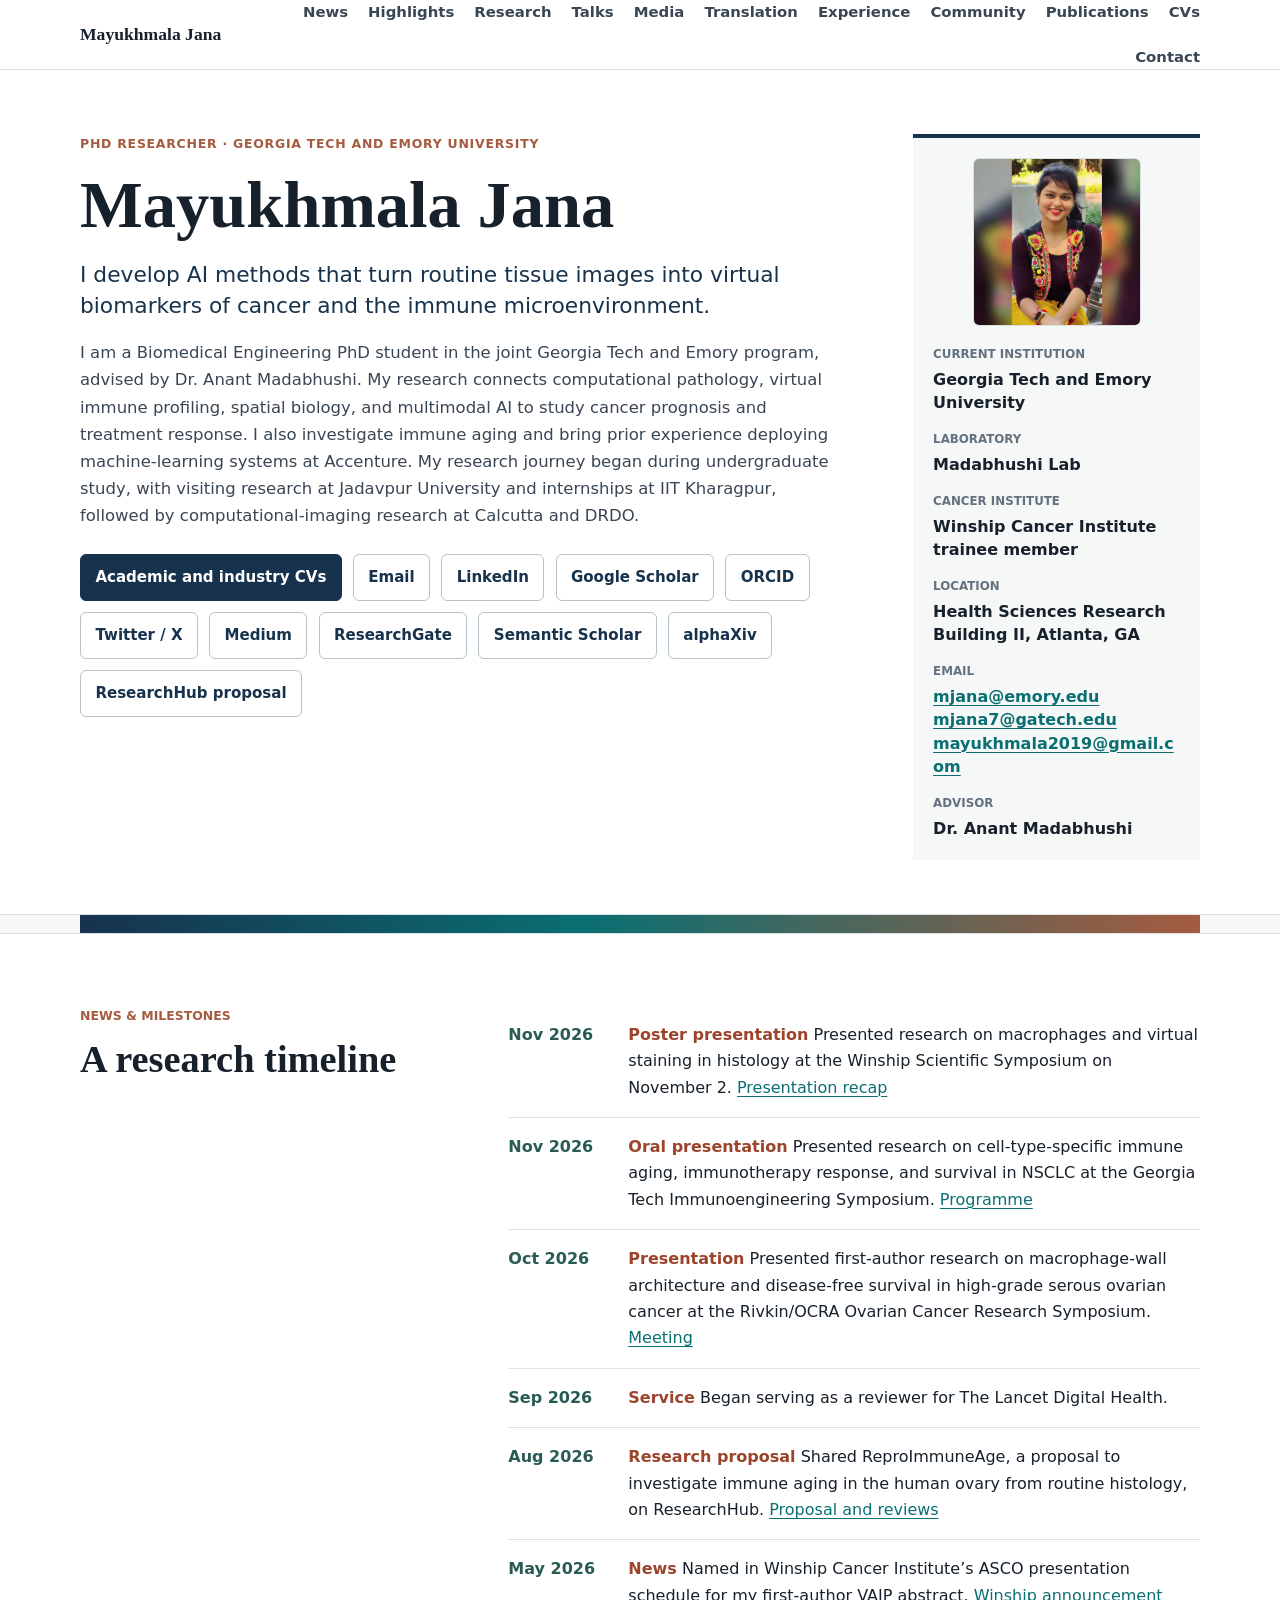
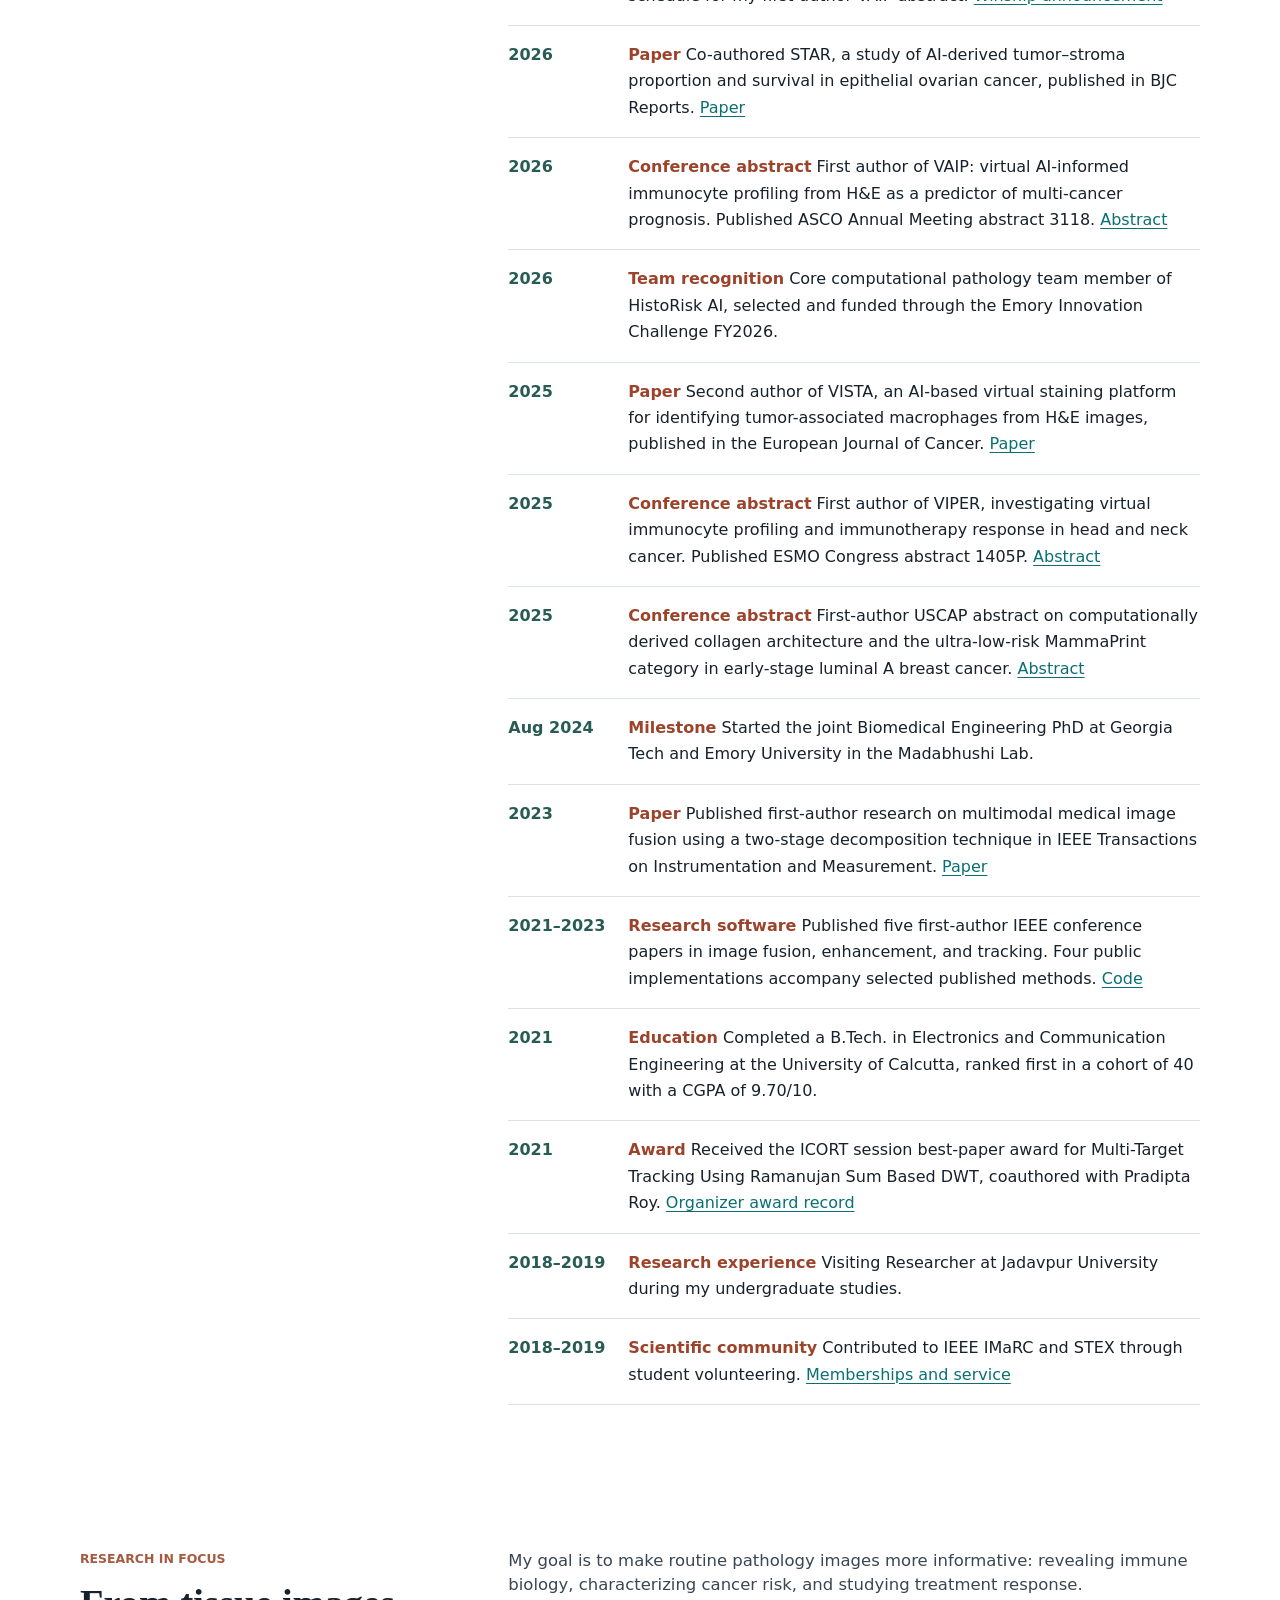
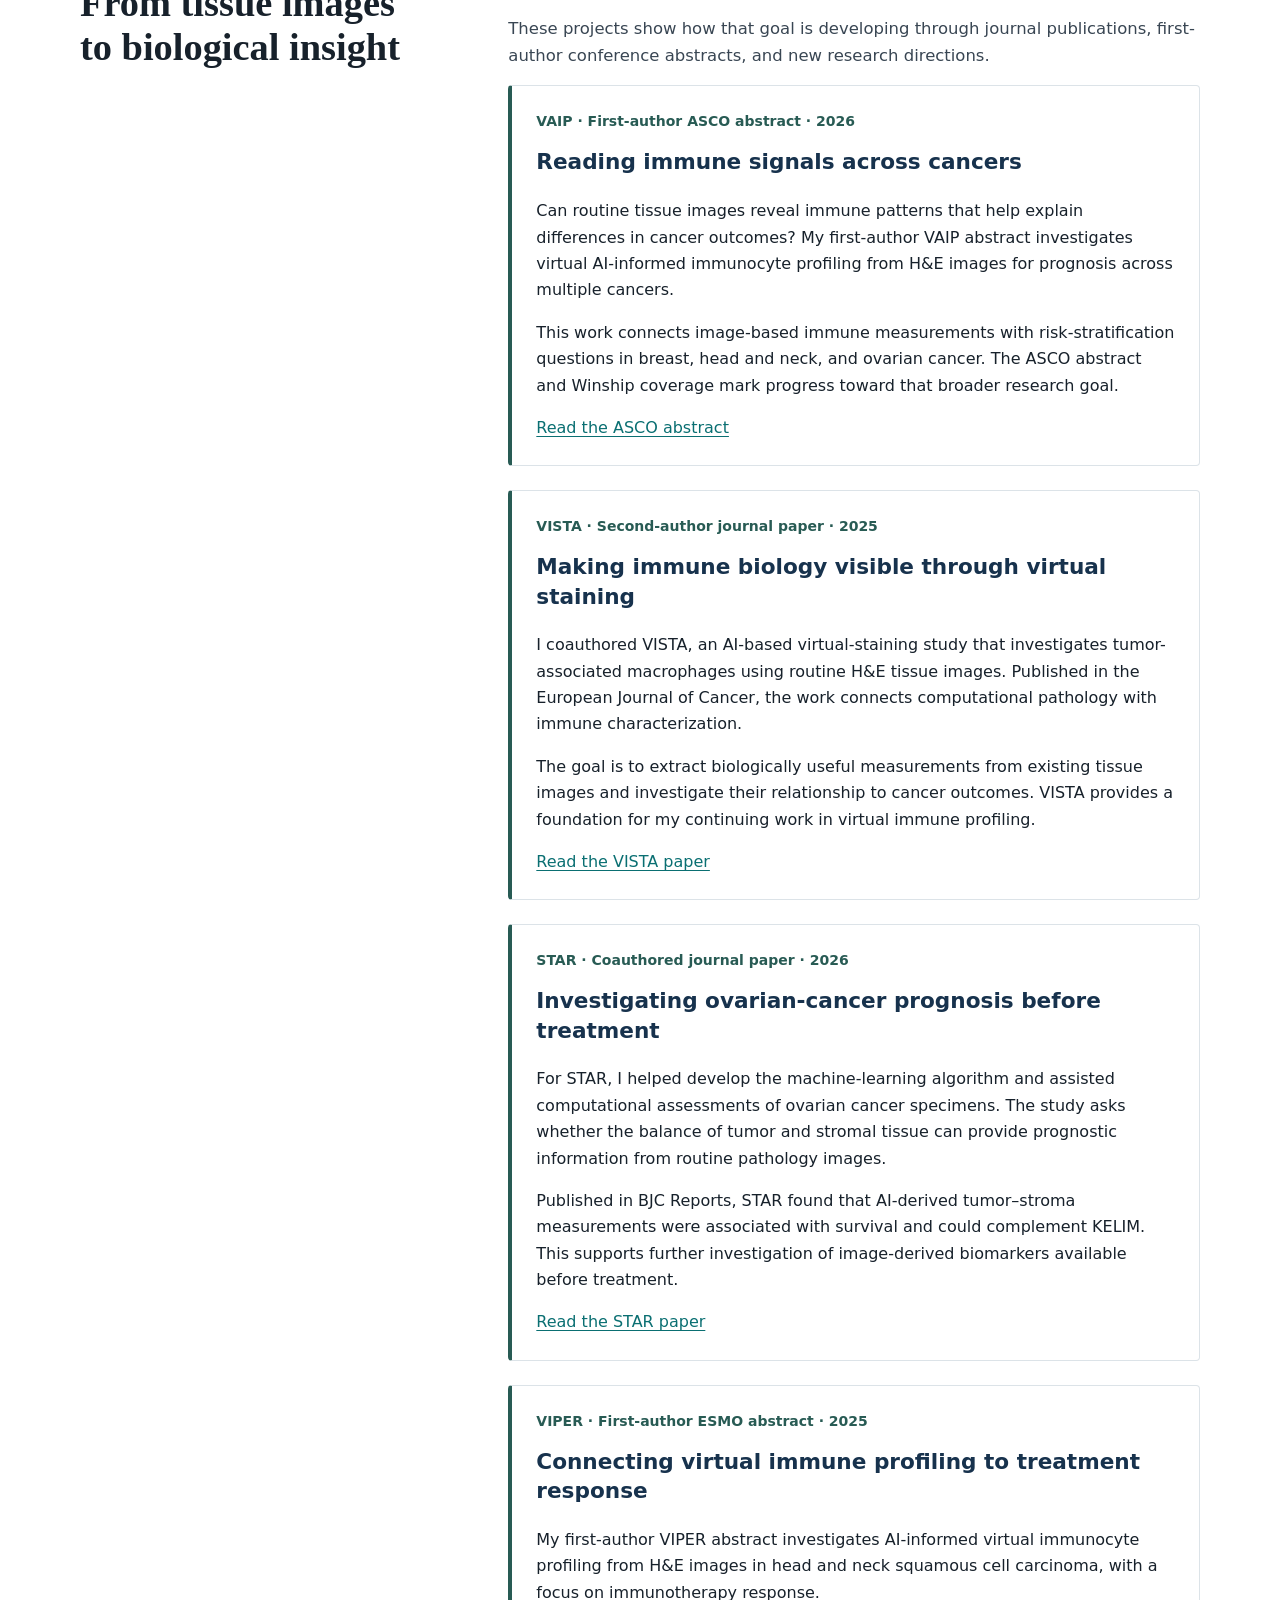
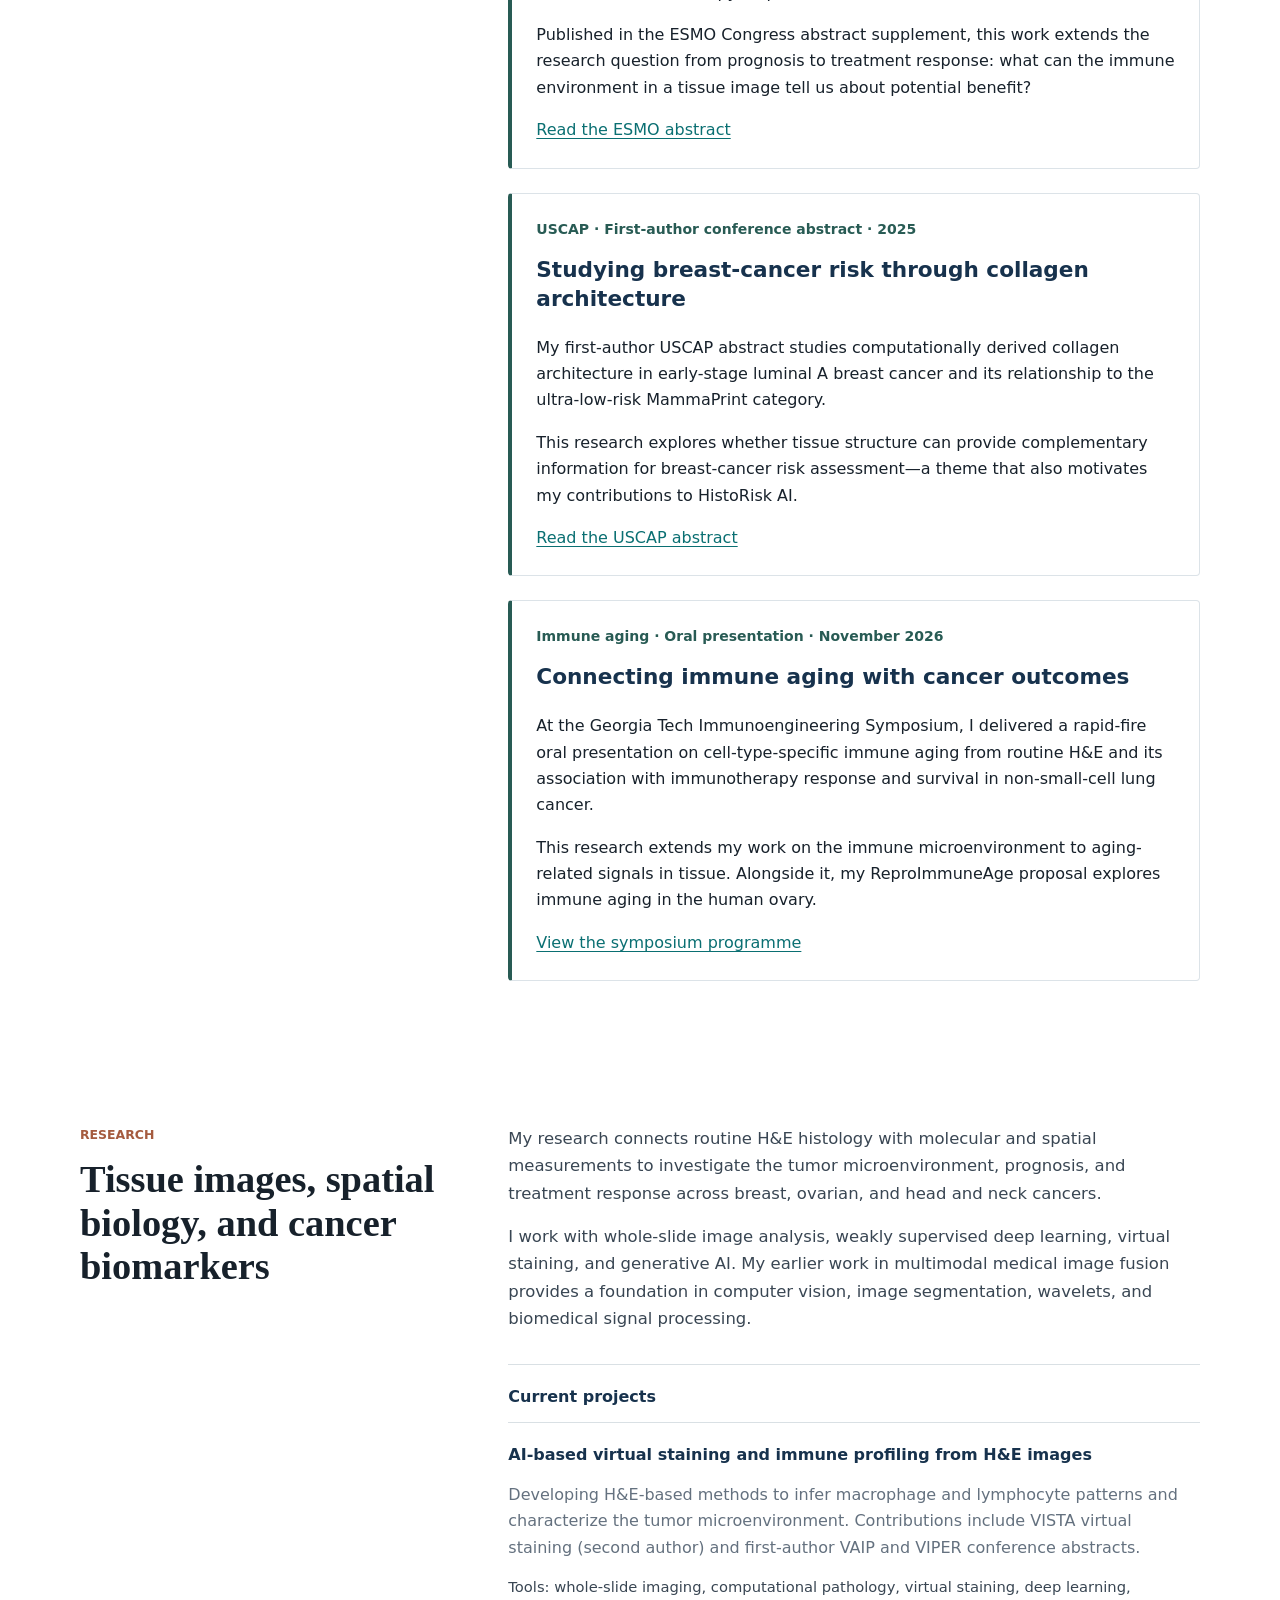
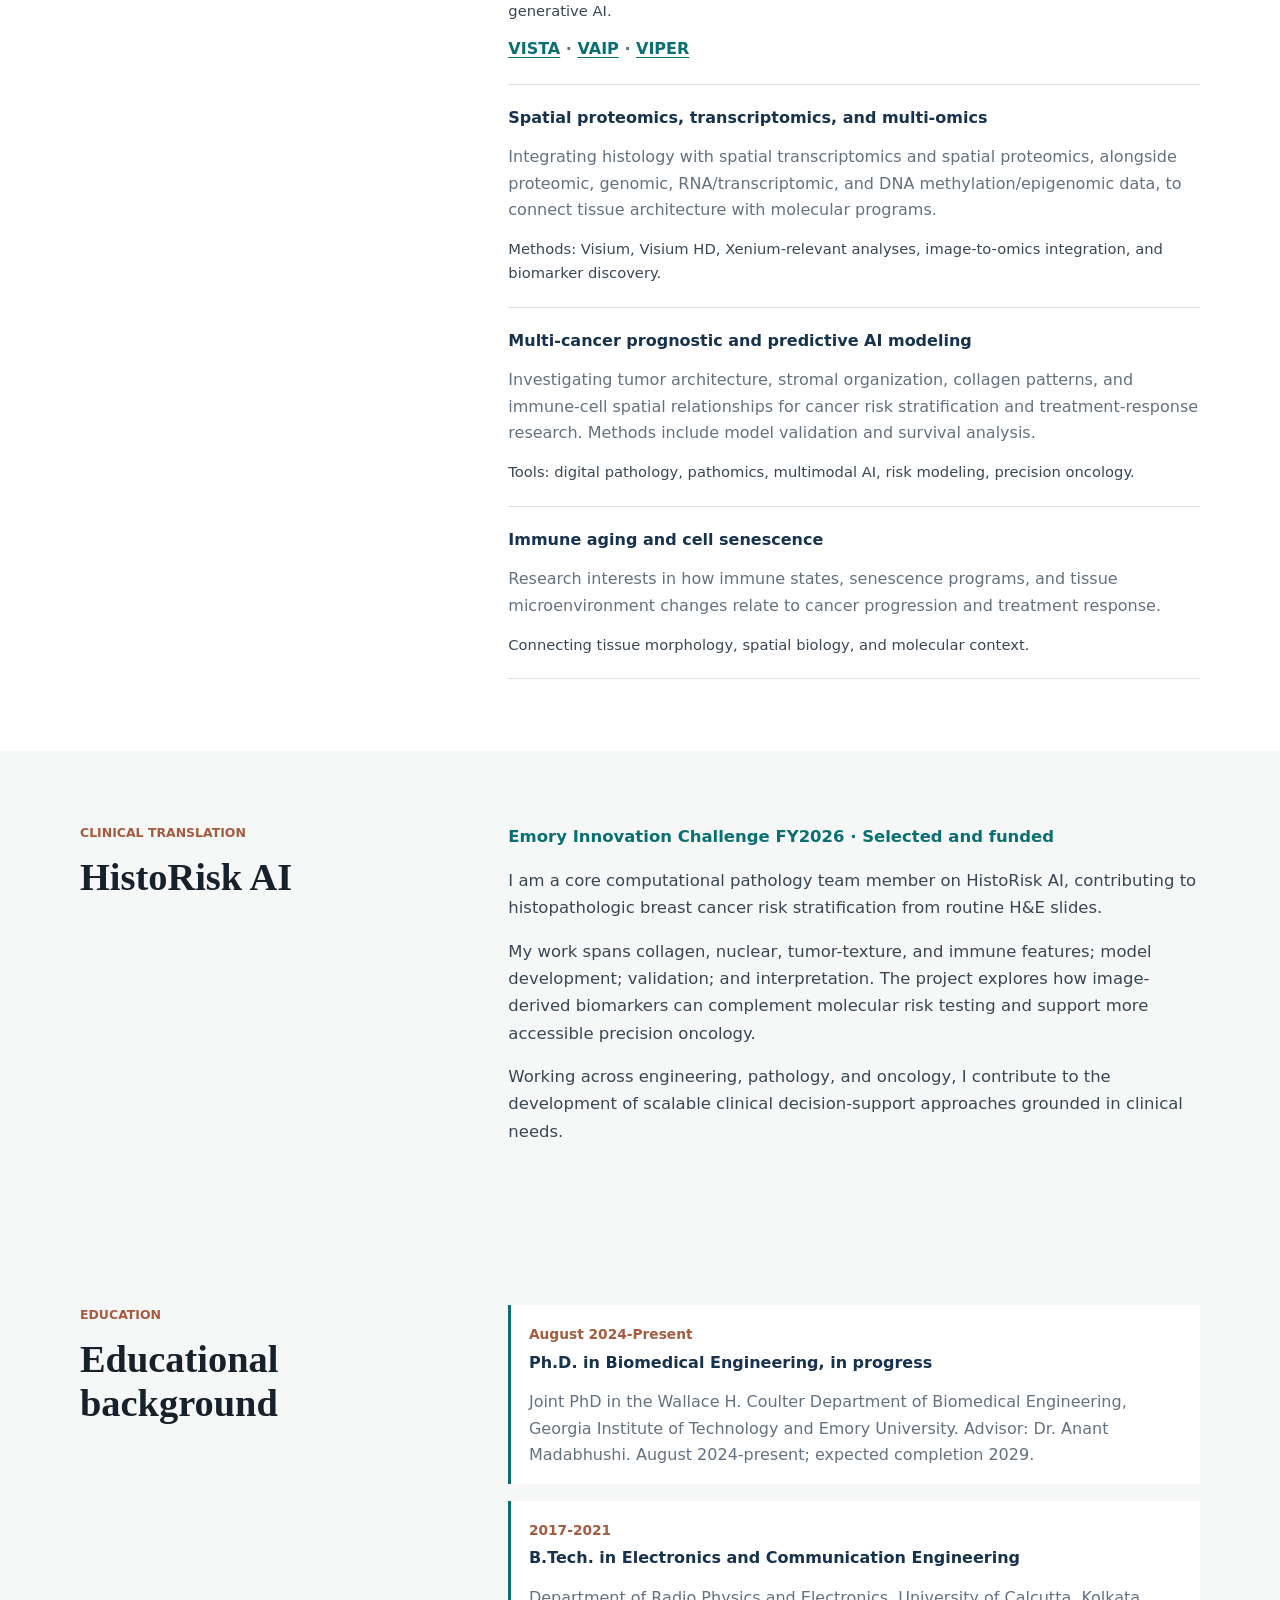
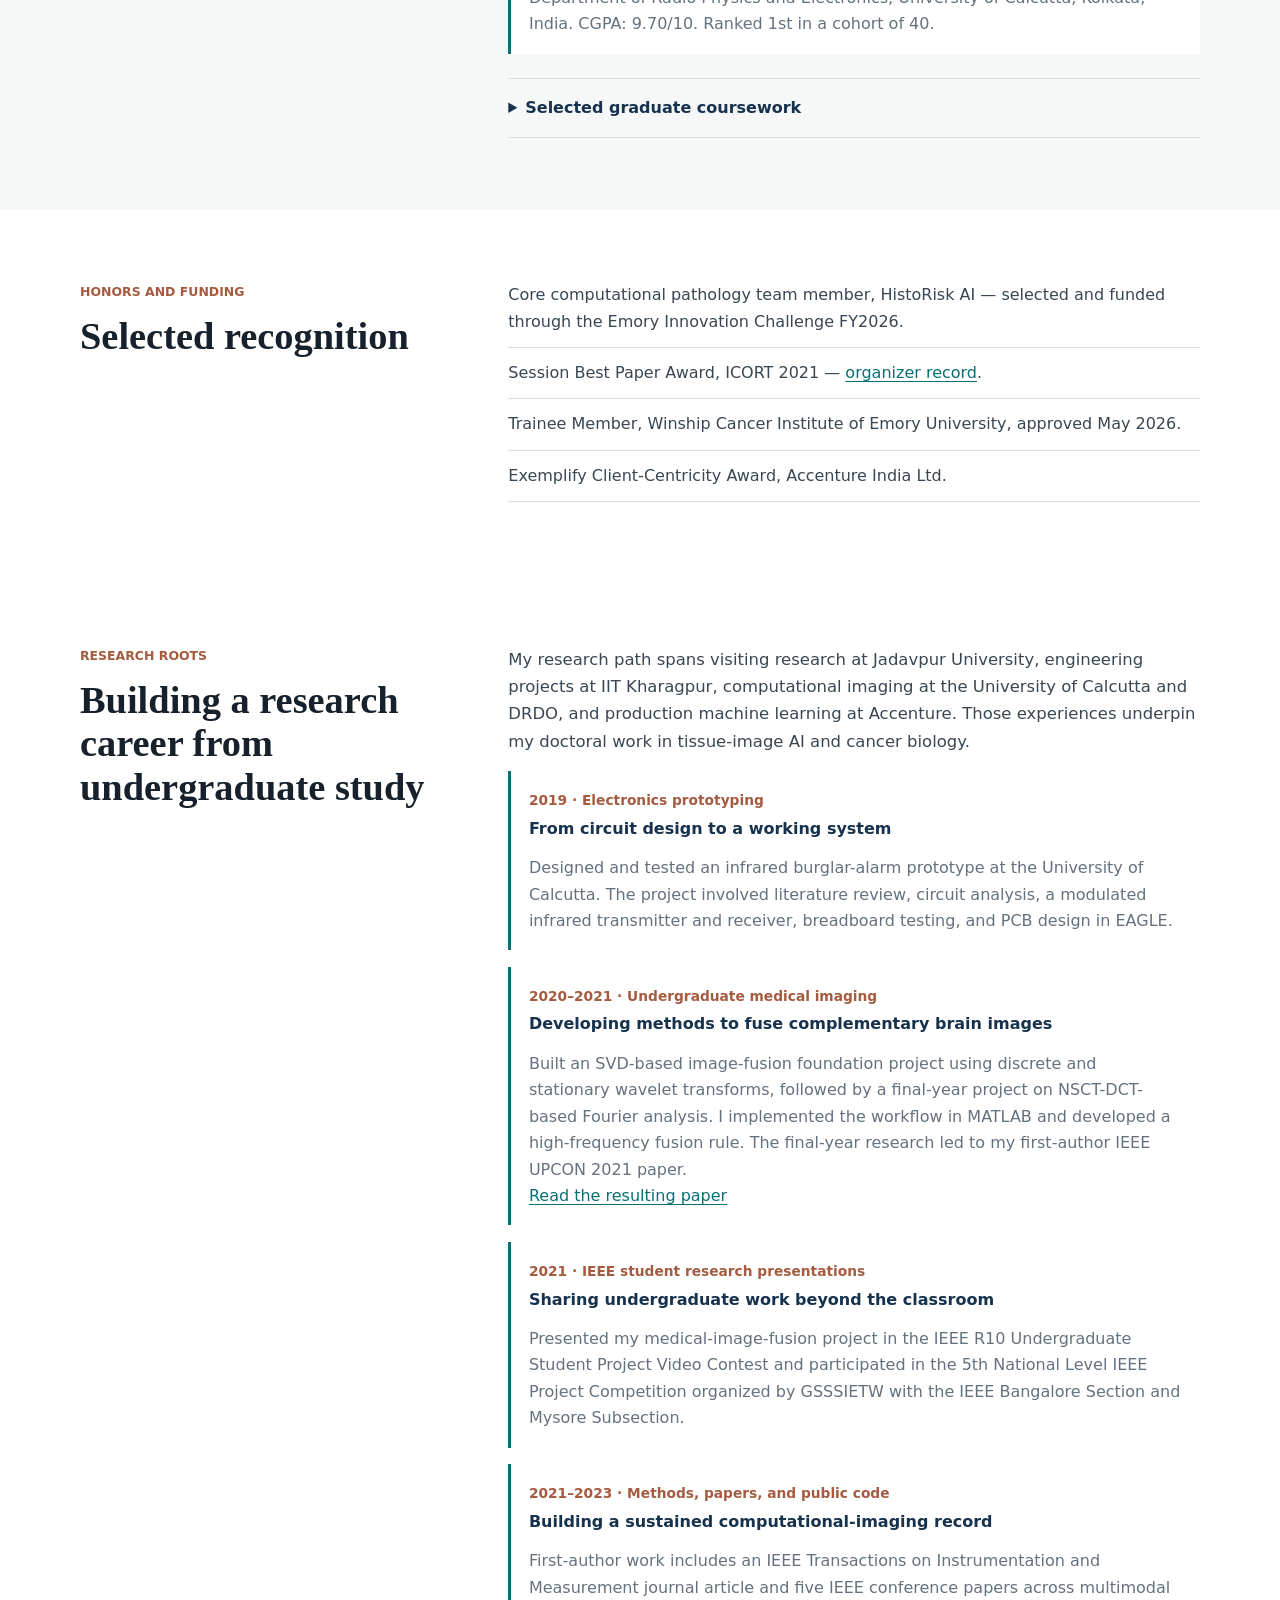
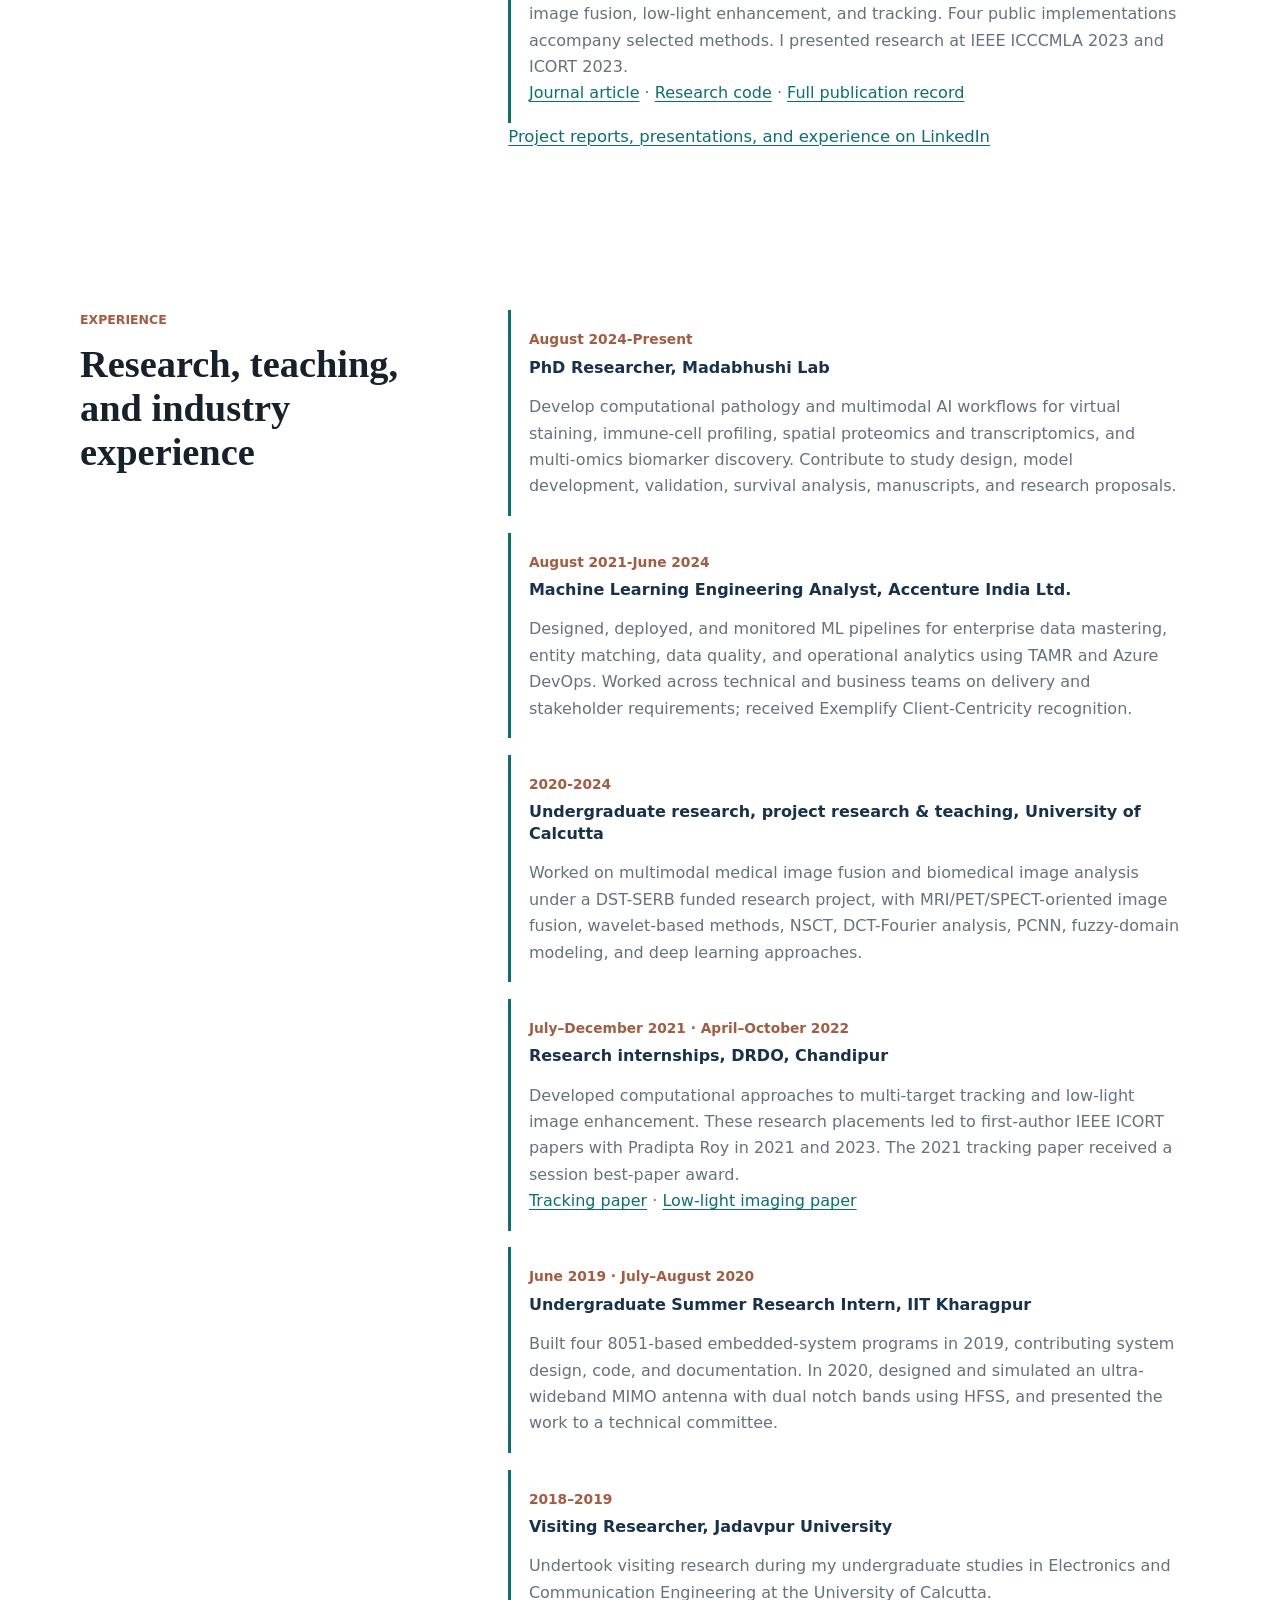
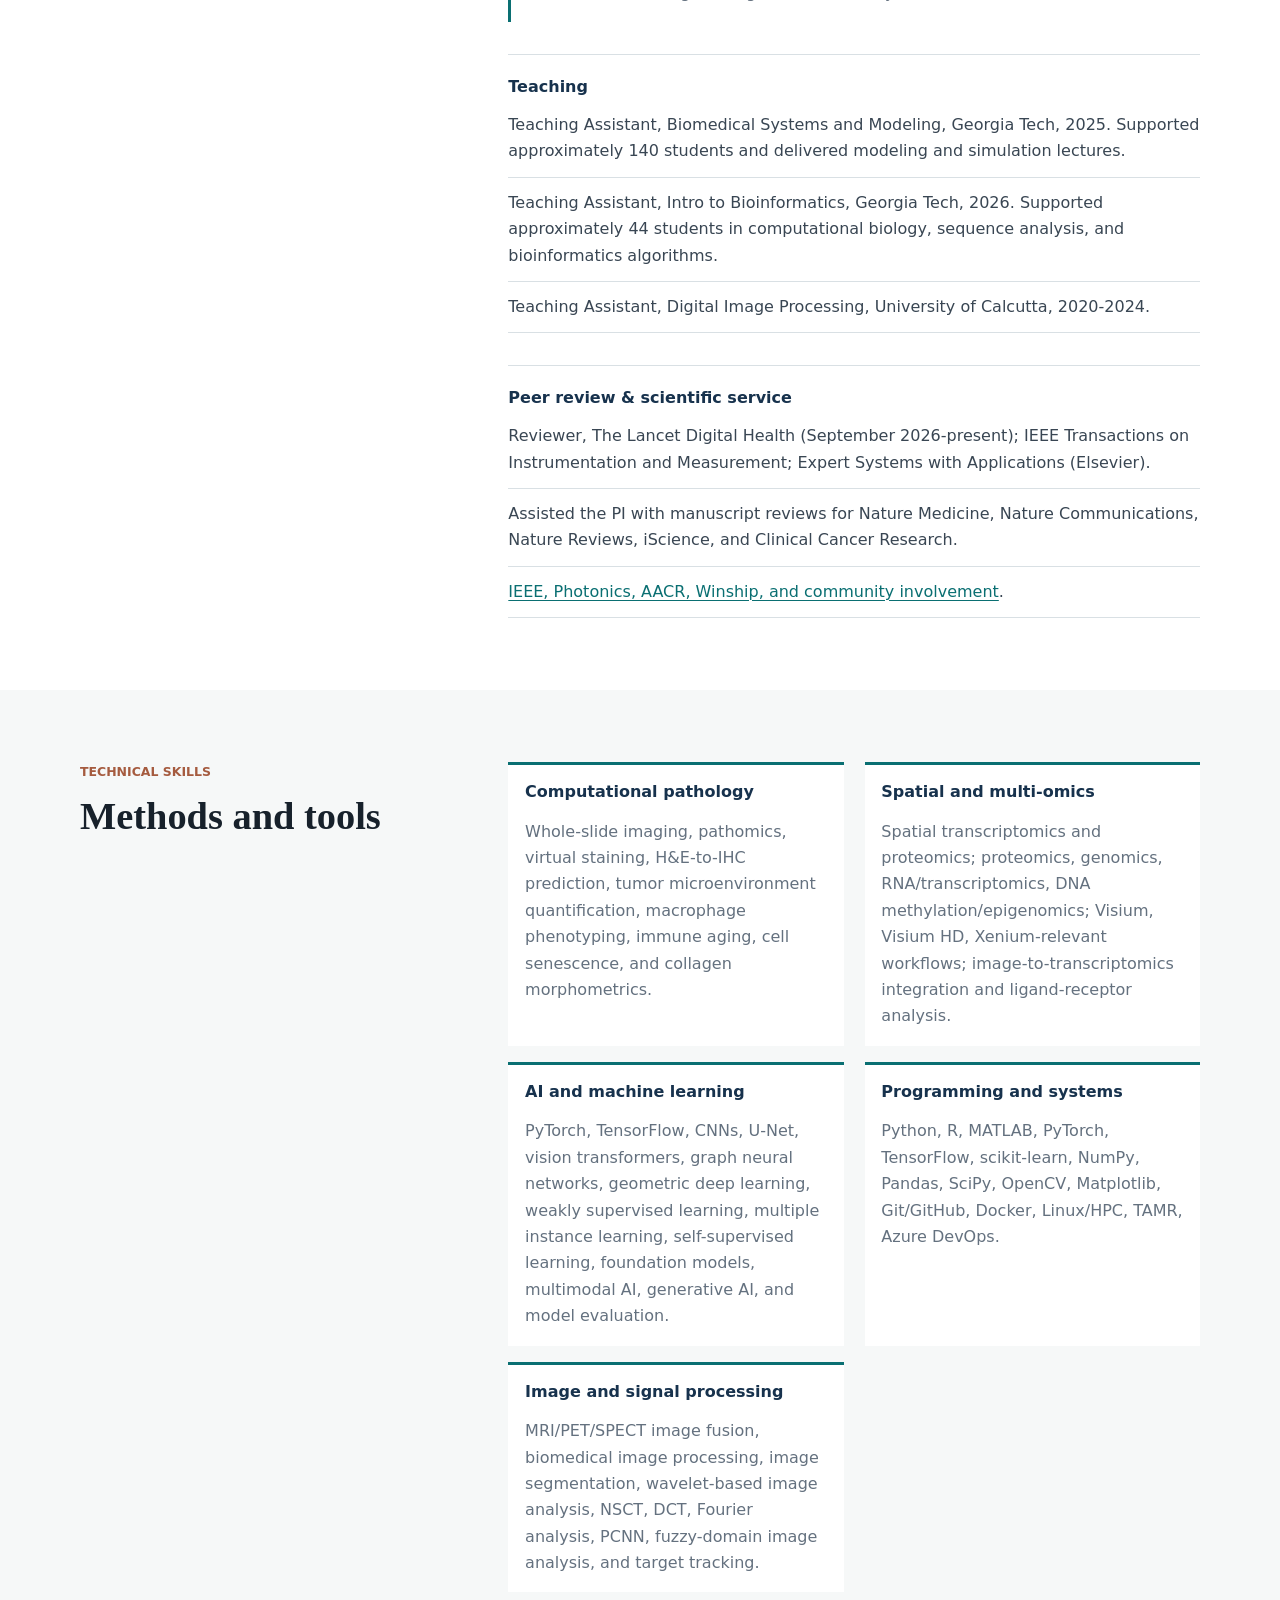
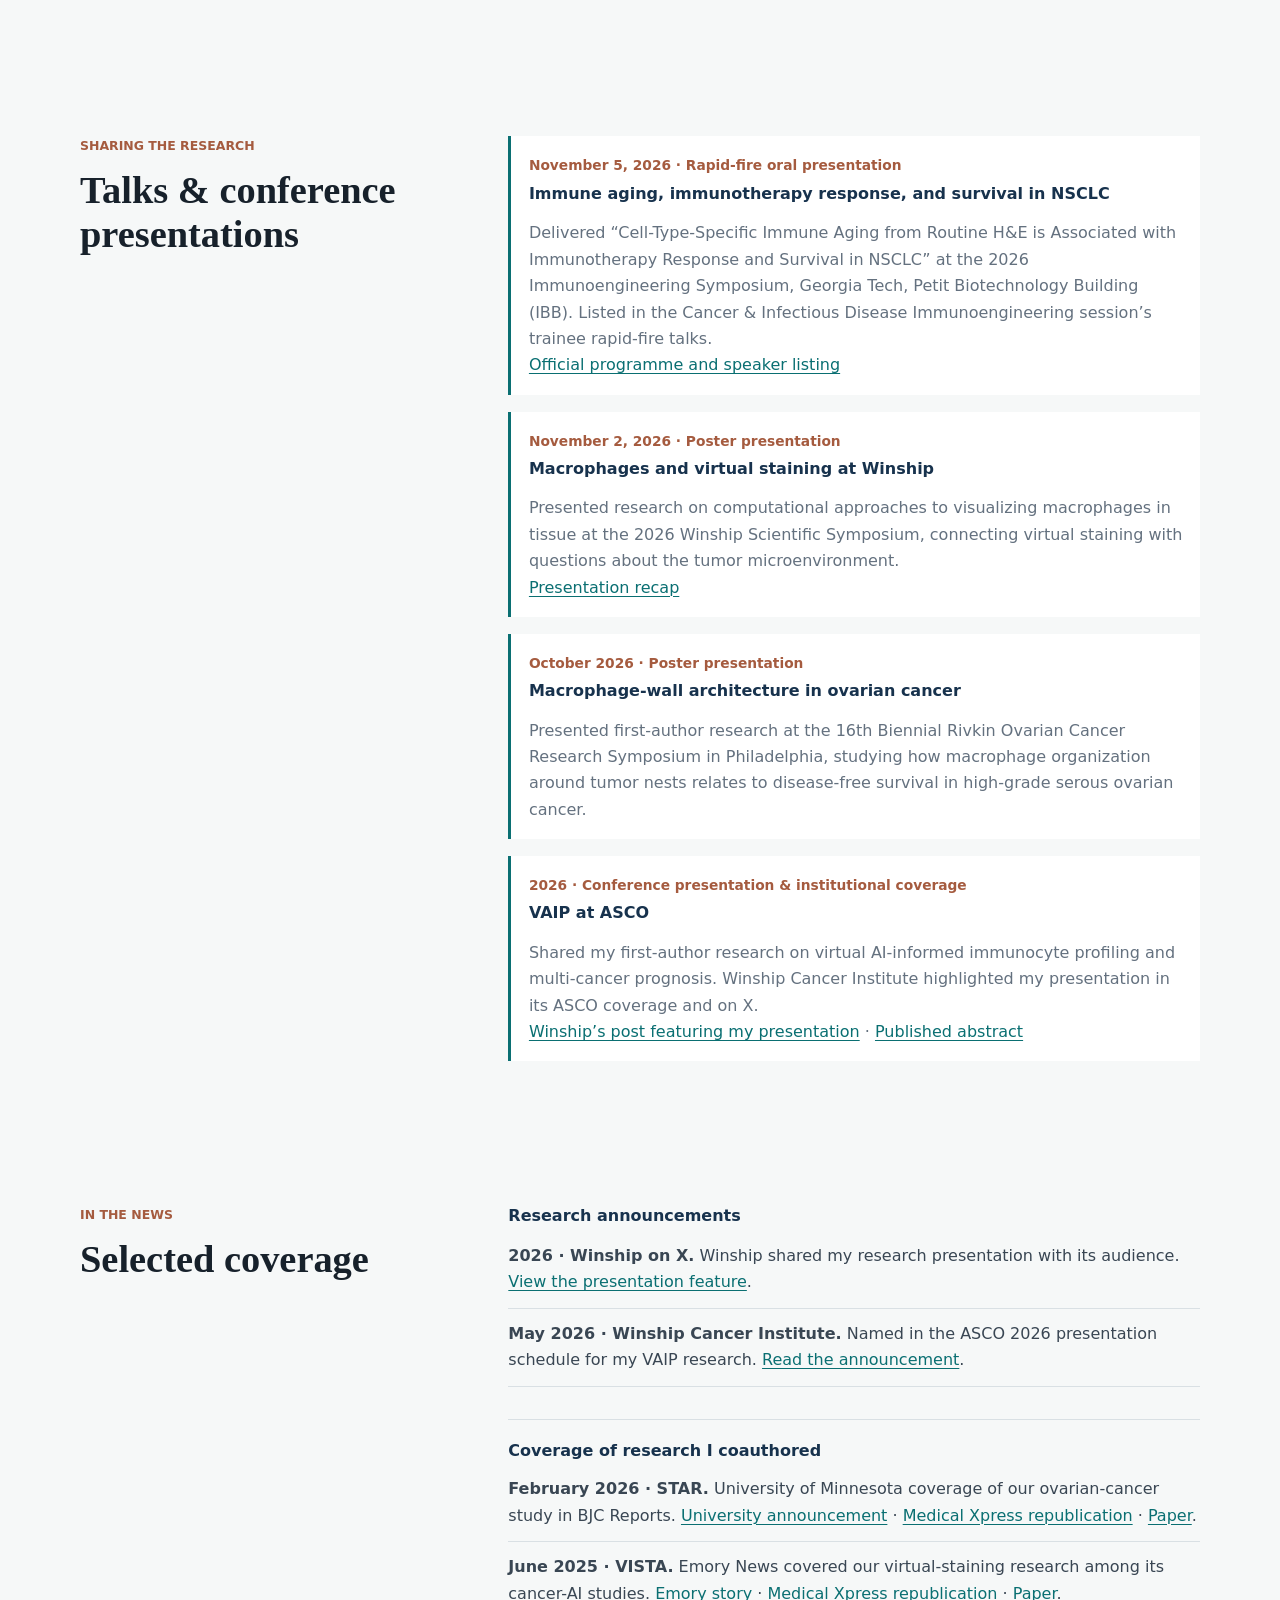
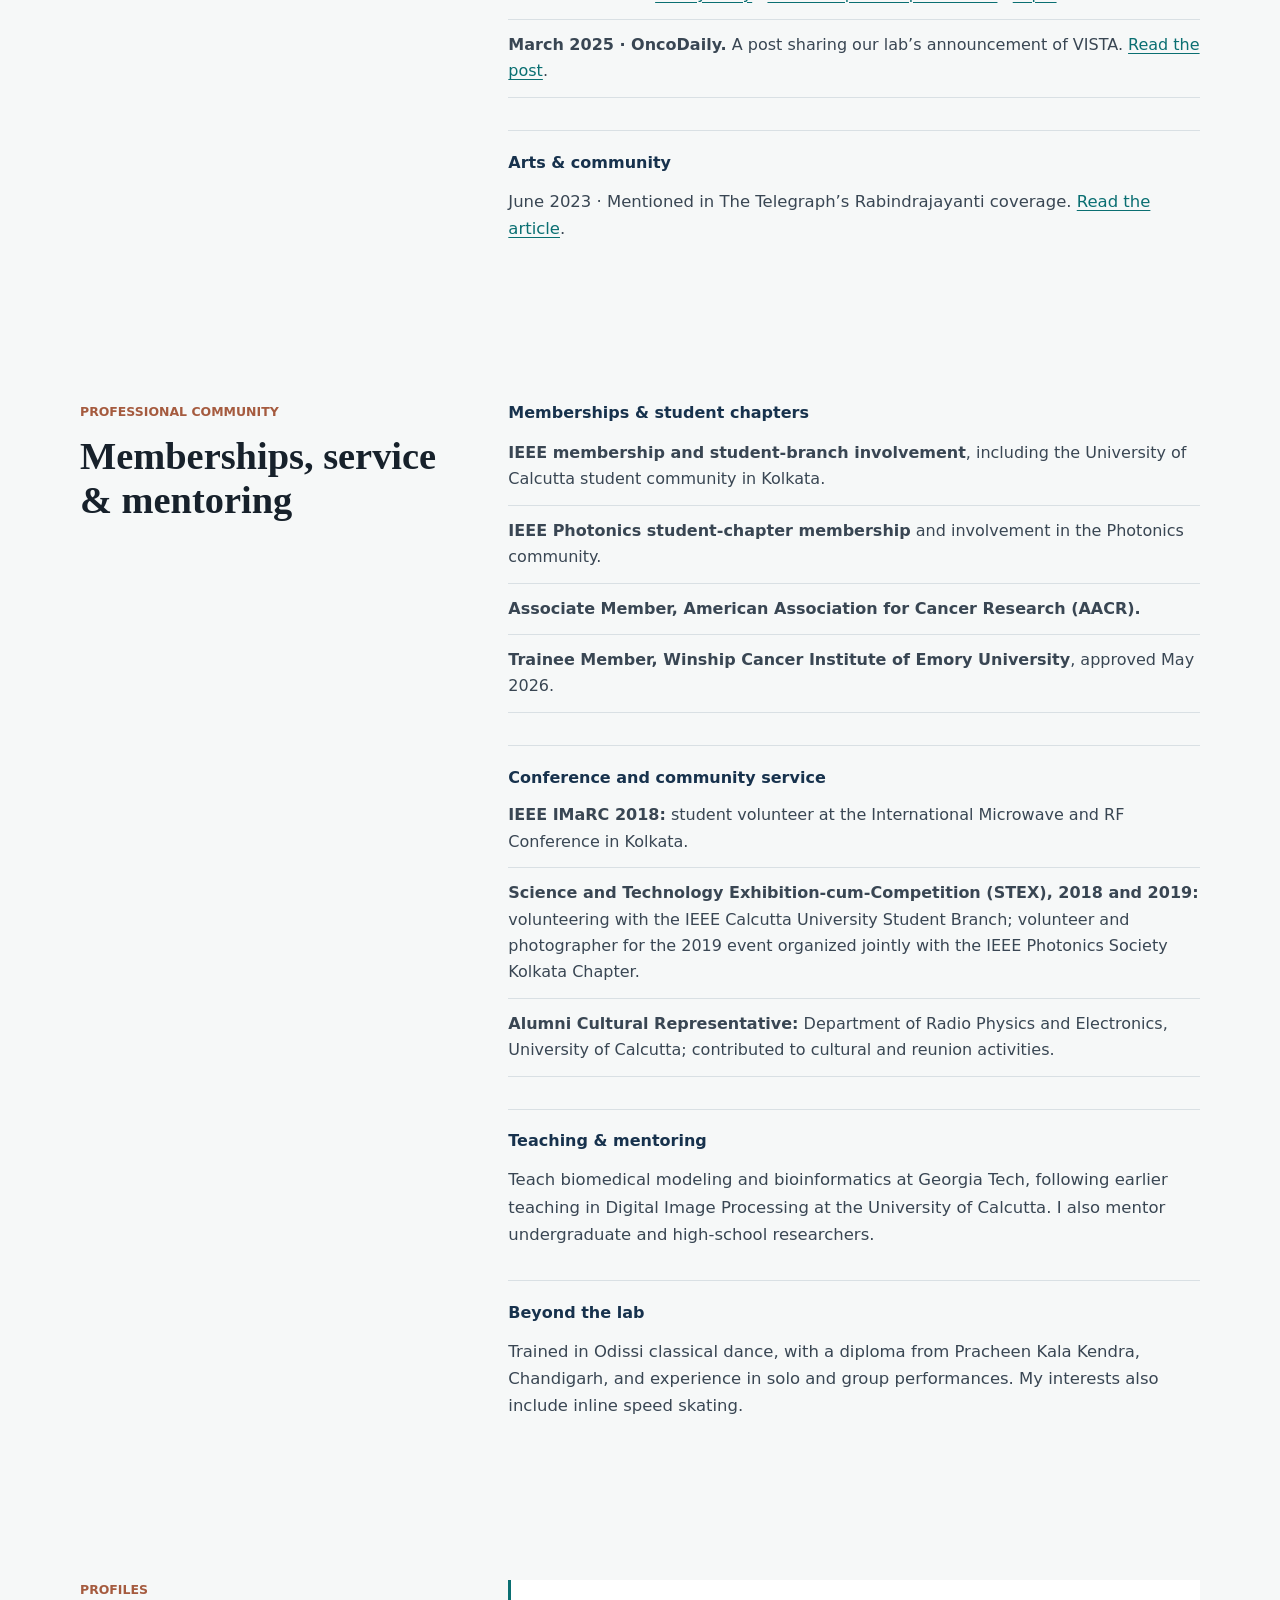
==== commit 5c88295d: "Highlight undergraduate research and memberships" ====
--- a/index.html
+++ b/index.html
@@ -19,13 +19,13 @@
 .news-list{list-style:none;margin:0;padding:0}.news-list li{display:grid;grid-template-columns:6.5rem 1fr;gap:1rem;padding:1rem 0;border-bottom:1px solid #dce3e8}.news-date{font-weight:600;color:#285b54}.news-tag{font-weight:700;color:#9b442b}.news-list a{white-space:normal}.nav{flex-wrap:wrap}#news,#media{scroll-margin-top:6rem}@media(max-width:600px){.news-list li{grid-template-columns:1fr;gap:.25rem}.news-date{font-size:.85rem}}
 
 .project-stories{display:grid;gap:1.5rem}.project-story{padding:1.5rem;border:1px solid #dce3e8;border-left:4px solid #285b54;border-radius:4px}.project-label{font-size:.875rem;font-weight:700;color:#285b54}.project-story h3{font-size:1.35rem}.project-story p{max-width:70ch}#highlights,#presentations{scroll-margin-top:8rem}
-</style></head>
+#research-roots,#community{scroll-margin-top:8rem}</style></head>
 <body>
 <a class="skip-link" href="#main">Skip to content</a>
 <header class="site-header">
 <div class="header-inner">
 <a class="site-name" href="#top">Mayukhmala Jana</a>
-<nav aria-label="Primary navigation" class="nav"><a href="#news">News</a><a href="#highlights">Highlights</a><a href="#research">Research</a><a href="#presentations">Talks</a><a href="#media">Media</a><a href="#translation">Translation</a><a href="#experience">Experience</a><a href="#publications">Publications</a><a href="cv.html">CVs</a><a href="#contact">Contact</a></nav>
+<nav aria-label="Primary navigation" class="nav"><a href="#news">News</a><a href="#highlights">Highlights</a><a href="#research">Research</a><a href="#presentations">Talks</a><a href="#media">Media</a><a href="#translation">Translation</a><a href="#experience">Experience</a><a href="#community">Community</a><a href="#publications">Publications</a><a href="cv.html">CVs</a><a href="#contact">Contact</a></nav>
 </div>
 </header>
 <main id="main">
@@ -35,7 +35,7 @@
 <p class="kicker">PhD Researcher · Georgia Tech and Emory University</p>
 <h1>Mayukhmala Jana</h1>
 <p class="lead">I develop AI methods that turn routine tissue images into virtual biomarkers of cancer and the immune microenvironment.</p>
-<p>I am a Biomedical Engineering PhD student in the joint Georgia Tech and Emory program, advised by Dr. Anant Madabhushi. My research connects computational pathology, virtual immune profiling, spatial biology, and multimodal AI to study cancer prognosis and treatment response. I also investigate immune aging and bring prior experience deploying machine-learning systems at Accenture.</p>
+<p>I am a Biomedical Engineering PhD student in the joint Georgia Tech and Emory program, advised by Dr. Anant Madabhushi. My research connects computational pathology, virtual immune profiling, spatial biology, and multimodal AI to study cancer prognosis and treatment response. I also investigate immune aging and bring prior experience deploying machine-learning systems at Accenture. My research journey began during undergraduate study, with visiting research at Jadavpur University and internships at IIT Kharagpur, followed by computational-imaging research at Calcutta and DRDO.</p>
 <div aria-label="Primary links" class="link-row">
 <a class="button primary" href="cv.html">Academic and industry CVs</a>
 <a class="button" href="mailto:mjana@emory.edu">Email</a>
@@ -95,7 +95,7 @@
 <li><span class="news-date">2023</span><div><span class="news-tag">Paper</span> Published first-author research on multimodal medical image fusion using a two-stage decomposition technique in IEEE Transactions on Instrumentation and Measurement. <a href="https://doi.org/10.1109/TIM.2023.3240222">Paper</a></div></li>
 <li><span class="news-date">2021–2023</span><div><span class="news-tag">Research software</span> Published five first-author IEEE conference papers in image fusion, enhancement, and tracking. Four public implementations accompany selected published methods. <a href="https://github.com/MayukhmalaJana">Code</a></div></li>
 <li><span class="news-date">2021</span><div><span class="news-tag">Education</span> Completed a B.Tech. in Electronics and Communication Engineering at the University of Calcutta, ranked first in a cohort of 40 with a CGPA of 9.70/10.</div></li>
-<li><span class="news-date">2021</span><div><span class="news-tag">Award</span> Received the ICORT session best-paper award for Multi-Target Tracking Using Ramanujan Sum Based DWT, coauthored with Pradipta Roy. <a href="https://icort.in/pdf/Best-paper-Award.pdf">Organizer award record</a></div></li></ul></div></div></section>
+<li><span class="news-date">2021</span><div><span class="news-tag">Award</span> Received the ICORT session best-paper award for Multi-Target Tracking Using Ramanujan Sum Based DWT, coauthored with Pradipta Roy. <a href="https://icort.in/pdf/Best-paper-Award.pdf">Organizer award record</a></div></li><li><span class="news-date">2018–2019</span><div><span class="news-tag">Research experience</span> Visiting Researcher at Jadavpur University during my undergraduate studies.</div></li><li><span class="news-date">2018–2019</span><div><span class="news-tag">Scientific community</span> Contributed to IEEE IMaRC and STEX through student volunteering. <a href="#community">Memberships and service</a></div></li></ul></div></div></section>
 <section class="section" id="highlights"><div class="section-layout"><div class="section-title"><p class="kicker">Research in focus</p><h2>From tissue images to biological insight</h2></div><div class="section-body"><p class="lead">My goal is to make routine pathology images more informative: revealing immune biology, characterizing cancer risk, and studying treatment response.</p><p>These projects show how that goal is developing through journal publications, first-author conference abstracts, and new research directions.</p><div class="project-stories"><article class="project-story"><p class="project-label">VAIP · First-author ASCO abstract · 2026</p><h3>Reading immune signals across cancers</h3><p>Can routine tissue images reveal immune patterns that help explain differences in cancer outcomes? My first-author VAIP abstract investigates virtual AI-informed immunocyte profiling from H&amp;E images for prognosis across multiple cancers.</p><p>This work connects image-based immune measurements with risk-stratification questions in breast, head and neck, and ovarian cancer. The ASCO abstract and Winship coverage mark progress toward that broader research goal.</p><a href="https://doi.org/10.1200/JCO.2026.44.16_suppl.3118">Read the ASCO abstract</a></article><article class="project-story"><p class="project-label">VISTA · Second-author journal paper · 2025</p><h3>Making immune biology visible through virtual staining</h3><p>I coauthored VISTA, an AI-based virtual-staining study that investigates tumor-associated macrophages using routine H&amp;E tissue images. Published in the European Journal of Cancer, the work connects computational pathology with immune characterization.</p><p>The goal is to extract biologically useful measurements from existing tissue images and investigate their relationship to cancer outcomes. VISTA provides a foundation for my continuing work in virtual immune profiling.</p><a href="https://doi.org/10.1016/j.ejca.2025.115390">Read the VISTA paper</a></article><article class="project-story"><p class="project-label">STAR · Coauthored journal paper · 2026</p><h3>Investigating ovarian-cancer prognosis before treatment</h3><p>For STAR, I helped develop the machine-learning algorithm and assisted computational assessments of ovarian cancer specimens. The study asks whether the balance of tumor and stromal tissue can provide prognostic information from routine pathology images.</p><p>Published in BJC Reports, STAR found that AI-derived tumor–stroma measurements were associated with survival and could complement KELIM. This supports further investigation of image-derived biomarkers available before treatment.</p><a href="https://doi.org/10.1038/s44276-026-00205-1">Read the STAR paper</a></article><article class="project-story"><p class="project-label">VIPER · First-author ESMO abstract · 2025</p><h3>Connecting virtual immune profiling to treatment response</h3><p>My first-author VIPER abstract investigates AI-informed virtual immunocyte profiling from H&amp;E images in head and neck squamous cell carcinoma, with a focus on immunotherapy response.</p><p>Published in the ESMO Congress abstract supplement, this work extends the research question from prognosis to treatment response: what can the immune environment in a tissue image tell us about potential benefit?</p><a href="https://doi.org/10.1016/j.annonc.2025.08.2037">Read the ESMO abstract</a></article><article class="project-story"><p class="project-label">USCAP · First-author conference abstract · 2025</p><h3>Studying breast-cancer risk through collagen architecture</h3><p>My first-author USCAP abstract studies computationally derived collagen architecture in early-stage luminal A breast cancer and its relationship to the ultra-low-risk MammaPrint category.</p><p>This research explores whether tissue structure can provide complementary information for breast-cancer risk assessment—a theme that also motivates my contributions to HistoRisk AI.</p><a href="https://doi.org/10.1016/j.labinv.2024.102395">Read the USCAP abstract</a></article><article class="project-story"><p class="project-label">Immune aging · Oral presentation · November 2026</p><h3>Connecting immune aging with cancer outcomes</h3><p>At the Georgia Tech Immunoengineering Symposium, I delivered a rapid-fire oral presentation on cell-type-specific immune aging from routine H&amp;E and its association with immunotherapy response and survival in non-small-cell lung cancer.</p><p>This research extends my work on the immune microenvironment to aging-related signals in tissue. Alongside it, my ReproImmuneAge proposal explores immune aging in the human ovary.</p><a href="https://immunoengineering.gatech.edu/immunoengineering-symposium/">View the symposium programme</a></article></div></div></div></section><section class="section" id="research">
 <div class="section-layout">
 <div class="section-title">
@@ -170,7 +170,12 @@
 </div>
 </div>
 </section>
-<section class="section" id="experience">
+<section class="section" id="research-roots"><div class="section-layout"><div class="section-title"><p class="kicker">Research roots</p><h2>Building a research career from undergraduate study</h2></div><div class="section-body"><p>My research path spans visiting research at Jadavpur University, engineering projects at IIT Kharagpur, computational imaging at the University of Calcutta and DRDO, and production machine learning at Accenture. Those experiences underpin my doctoral work in tissue-image AI and cancer biology.</p>
+<div class="timeline"><article><span class="date">2019 · Electronics prototyping</span><h3>From circuit design to a working system</h3><p>Designed and tested an infrared burglar-alarm prototype at the University of Calcutta. The project involved literature review, circuit analysis, a modulated infrared transmitter and receiver, breadboard testing, and PCB design in EAGLE.</p></article>
+<article><span class="date">2020–2021 · Undergraduate medical imaging</span><h3>Developing methods to fuse complementary brain images</h3><p>Built an SVD-based image-fusion foundation project using discrete and stationary wavelet transforms, followed by a final-year project on NSCT-DCT-based Fourier analysis. I implemented the workflow in MATLAB and developed a high-frequency fusion rule. The final-year research led to my first-author IEEE UPCON 2021 paper.</p><p><a href="https://doi.org/10.1109/UPCON52273.2021.9667618">Read the resulting paper</a></p></article>
+<article><span class="date">2021 · IEEE student research presentations</span><h3>Sharing undergraduate work beyond the classroom</h3><p>Presented my medical-image-fusion project in the IEEE R10 Undergraduate Student Project Video Contest and participated in the 5th National Level IEEE Project Competition organized by GSSSIETW with the IEEE Bangalore Section and Mysore Subsection.</p></article>
+<article><span class="date">2021–2023 · Methods, papers, and public code</span><h3>Building a sustained computational-imaging record</h3><p>First-author work includes an IEEE Transactions on Instrumentation and Measurement journal article and five IEEE conference papers across multimodal image fusion, low-light enhancement, and tracking. Four public implementations accompany selected methods. I presented research at IEEE ICCCMLA 2023 and ICORT 2023.</p><p><a href="https://doi.org/10.1109/TIM.2023.3240222">Journal article</a> · <a href="https://github.com/MayukhmalaJana">Research code</a> · <a href="#publications">Full publication record</a></p></article></div>
+<p><a href="https://www.linkedin.com/in/mayukhmala-j-2a938a193/details/experience/">Project reports, presentations, and experience on LinkedIn</a></p></div></div></section><section class="section" id="experience">
 <div class="section-layout">
 <div class="section-title">
 <p class="kicker">Experience</p>
@@ -190,7 +195,7 @@
 </article>
 <article>
 <span class="date">2020-2024</span>
-<h3>Research and Teaching Assistant, University of Calcutta</h3>
+<h3>Undergraduate research, project research &amp; teaching, University of Calcutta</h3>
 <p>
                   Worked on multimodal medical image fusion and biomedical image analysis under a
                   DST-SERB funded research project, with MRI/PET/SPECT-oriented image fusion,
@@ -198,11 +203,9 @@
                   and deep learning approaches.
                 </p>
 </article>
-<article>
-<span class="date">2019–2022 · Research internships</span>
-<h3>IIT Kharagpur and DRDO, Chandipur</h3>
-<p>IIT Kharagpur: June 2019 and July–August 2020. DRDO: July–December 2021 and April–October 2022. Research training in signal processing, embedded machine-learning systems, object detection, image/video processing, and target tracking.</p>
-</article>
+<article><span class="date">July–December 2021 · April–October 2022</span><h3>Research internships, DRDO, Chandipur</h3><p>Developed computational approaches to multi-target tracking and low-light image enhancement. These research placements led to first-author IEEE ICORT papers with Pradipta Roy in 2021 and 2023. The 2021 tracking paper received a session best-paper award.</p><p><a href="https://doi.org/10.1109/ICORT52730.2021.9581552">Tracking paper</a> · <a href="https://doi.org/10.1109/ICORT56052.2023.10249164">Low-light imaging paper</a></p></article>
+<article><span class="date">June 2019 · July–August 2020</span><h3>Undergraduate Summer Research Intern, IIT Kharagpur</h3><p>Built four 8051-based embedded-system programs in 2019, contributing system design, code, and documentation. In 2020, designed and simulated an ultra-wideband MIMO antenna with dual notch bands using HFSS, and presented the work to a technical committee.</p></article>
+<article><span class="date">2018–2019</span><h3>Visiting Researcher, Jadavpur University</h3><p>Undertook visiting research during my undergraduate studies in Electronics and Communication Engineering at the University of Calcutta.</p></article>
 </div>
 <h3 class="subheading">Teaching</h3>
 <ul class="plain-list">
@@ -210,8 +213,8 @@
 <li>Teaching Assistant, Intro to Bioinformatics, Georgia Tech, 2026. Supported approximately 44 students in computational biology, sequence analysis, and bioinformatics algorithms.</li>
 <li>Teaching Assistant, Digital Image Processing, University of Calcutta, 2020-2024.</li>
 </ul>
-<h3 class="subheading">Professional service</h3>
-<ul class="plain-list"><li>Reviewer, The Lancet Digital Health (September 2026-present); IEEE Transactions on Instrumentation and Measurement; Expert Systems with Applications (Elsevier).</li><li>Assisted the PI with manuscript reviews for Nature Medicine, Nature Communications, Nature Reviews, iScience, and Clinical Cancer Research.</li><li>Volunteer, IEEE Calcutta Student Branch and IEEE Photonics Society STEX events; Alumni Cultural Representative, Department of Radio Physics and Electronics, University of Calcutta.</li></ul>
+<h3 class="subheading">Peer review &amp; scientific service</h3>
+<ul class="plain-list"><li>Reviewer, The Lancet Digital Health (September 2026-present); IEEE Transactions on Instrumentation and Measurement; Expert Systems with Applications (Elsevier).</li><li>Assisted the PI with manuscript reviews for Nature Medicine, Nature Communications, Nature Reviews, iScience, and Clinical Cancer Research.</li><li><a href="#community">IEEE, Photonics, AACR, Winship, and community involvement</a>.</li></ul>
 </div>
 </div>
 </section>
@@ -256,7 +259,7 @@
 <li><strong>March 2025 · OncoDaily.</strong> A post sharing our lab’s announcement of VISTA. <a href="https://oncodaily.com/blog/tumor-associated-macrophages-264169">Read the post</a>.</li></ul>
 <h3 class="subheading">Arts &amp; community</h3><p>June 2023 · Mentioned in The Telegraph’s Rabindrajayanti coverage. <a href="https://www.telegraphindia.com/amp/my-kolkata/news/salt-lakes-dd-block-residents-celebrate-rabindrajayanti-at-upasana-griha/cid/1945374">Read the article</a>.</p>
 </div></div></section>
-<section class="section section-muted" id="profiles">
+<section class="section section-muted" id="community"><div class="section-layout"><div class="section-title"><p class="kicker">Professional community</p><h2>Memberships, service &amp; mentoring</h2></div><div class="section-body"><h3>Memberships &amp; student chapters</h3><ul class="plain-list"><li><strong>IEEE membership and student-branch involvement</strong>, including the University of Calcutta student community in Kolkata.</li><li><strong>IEEE Photonics student-chapter membership</strong> and involvement in the Photonics community.</li><li><strong>Associate Member, American Association for Cancer Research (AACR).</strong></li><li><strong>Trainee Member, Winship Cancer Institute of Emory University</strong>, approved May 2026.</li></ul><h3 class="subheading">Conference and community service</h3><ul class="plain-list"><li><strong>IEEE IMaRC 2018:</strong> student volunteer at the International Microwave and RF Conference in Kolkata.</li><li><strong>Science and Technology Exhibition-cum-Competition (STEX), 2018 and 2019:</strong> volunteering with the IEEE Calcutta University Student Branch; volunteer and photographer for the 2019 event organized jointly with the IEEE Photonics Society Kolkata Chapter.</li><li><strong>Alumni Cultural Representative:</strong> Department of Radio Physics and Electronics, University of Calcutta; contributed to cultural and reunion activities.</li></ul><h3 class="subheading">Teaching &amp; mentoring</h3><p>Teach biomedical modeling and bioinformatics at Georgia Tech, following earlier teaching in Digital Image Processing at the University of Calcutta. I also mentor undergraduate and high-school researchers.</p><h3 class="subheading">Beyond the lab</h3><p>Trained in Odissi classical dance, with a diploma from Pracheen Kala Kendra, Chandigarh, and experience in solo and group performances. My interests also include inline speed skating.</p></div></div></section><section class="section section-muted" id="profiles">
 <div class="section-layout">
 <div class="section-title">
 <p class="kicker">Profiles</p>
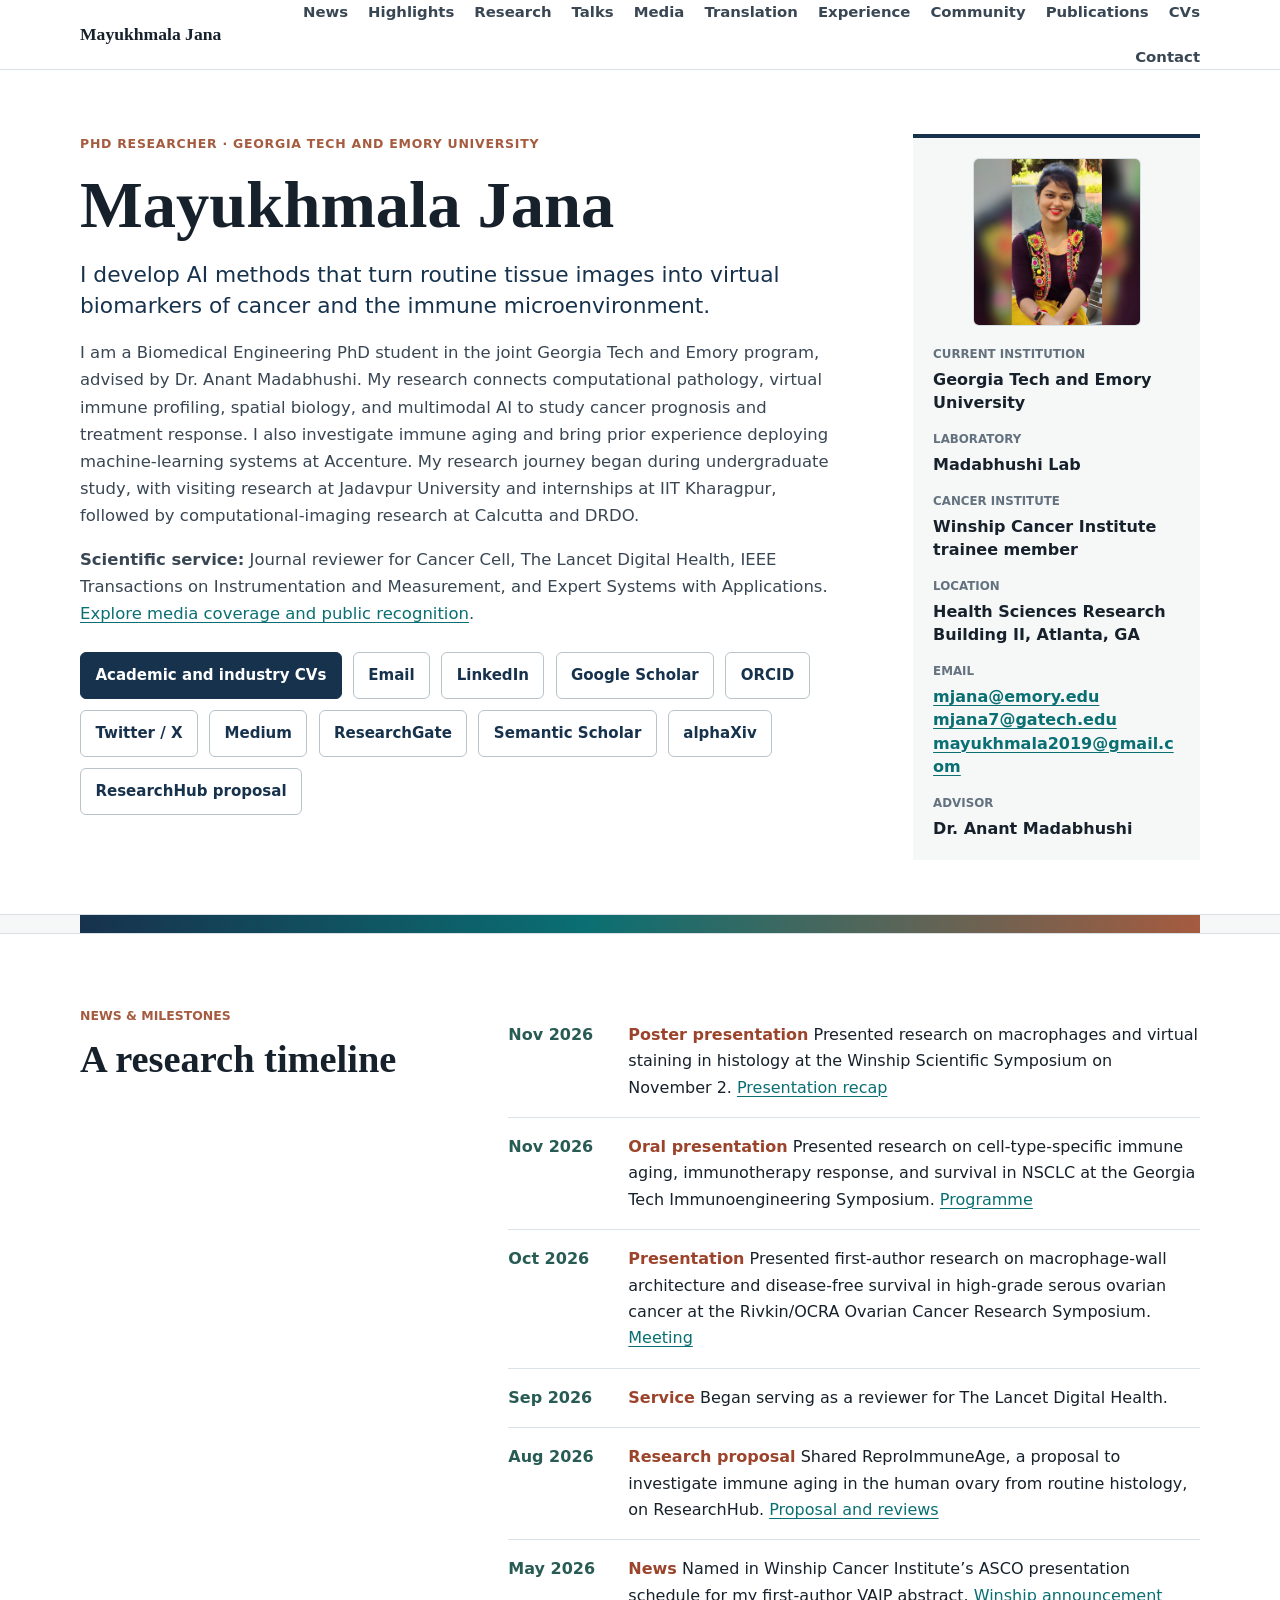
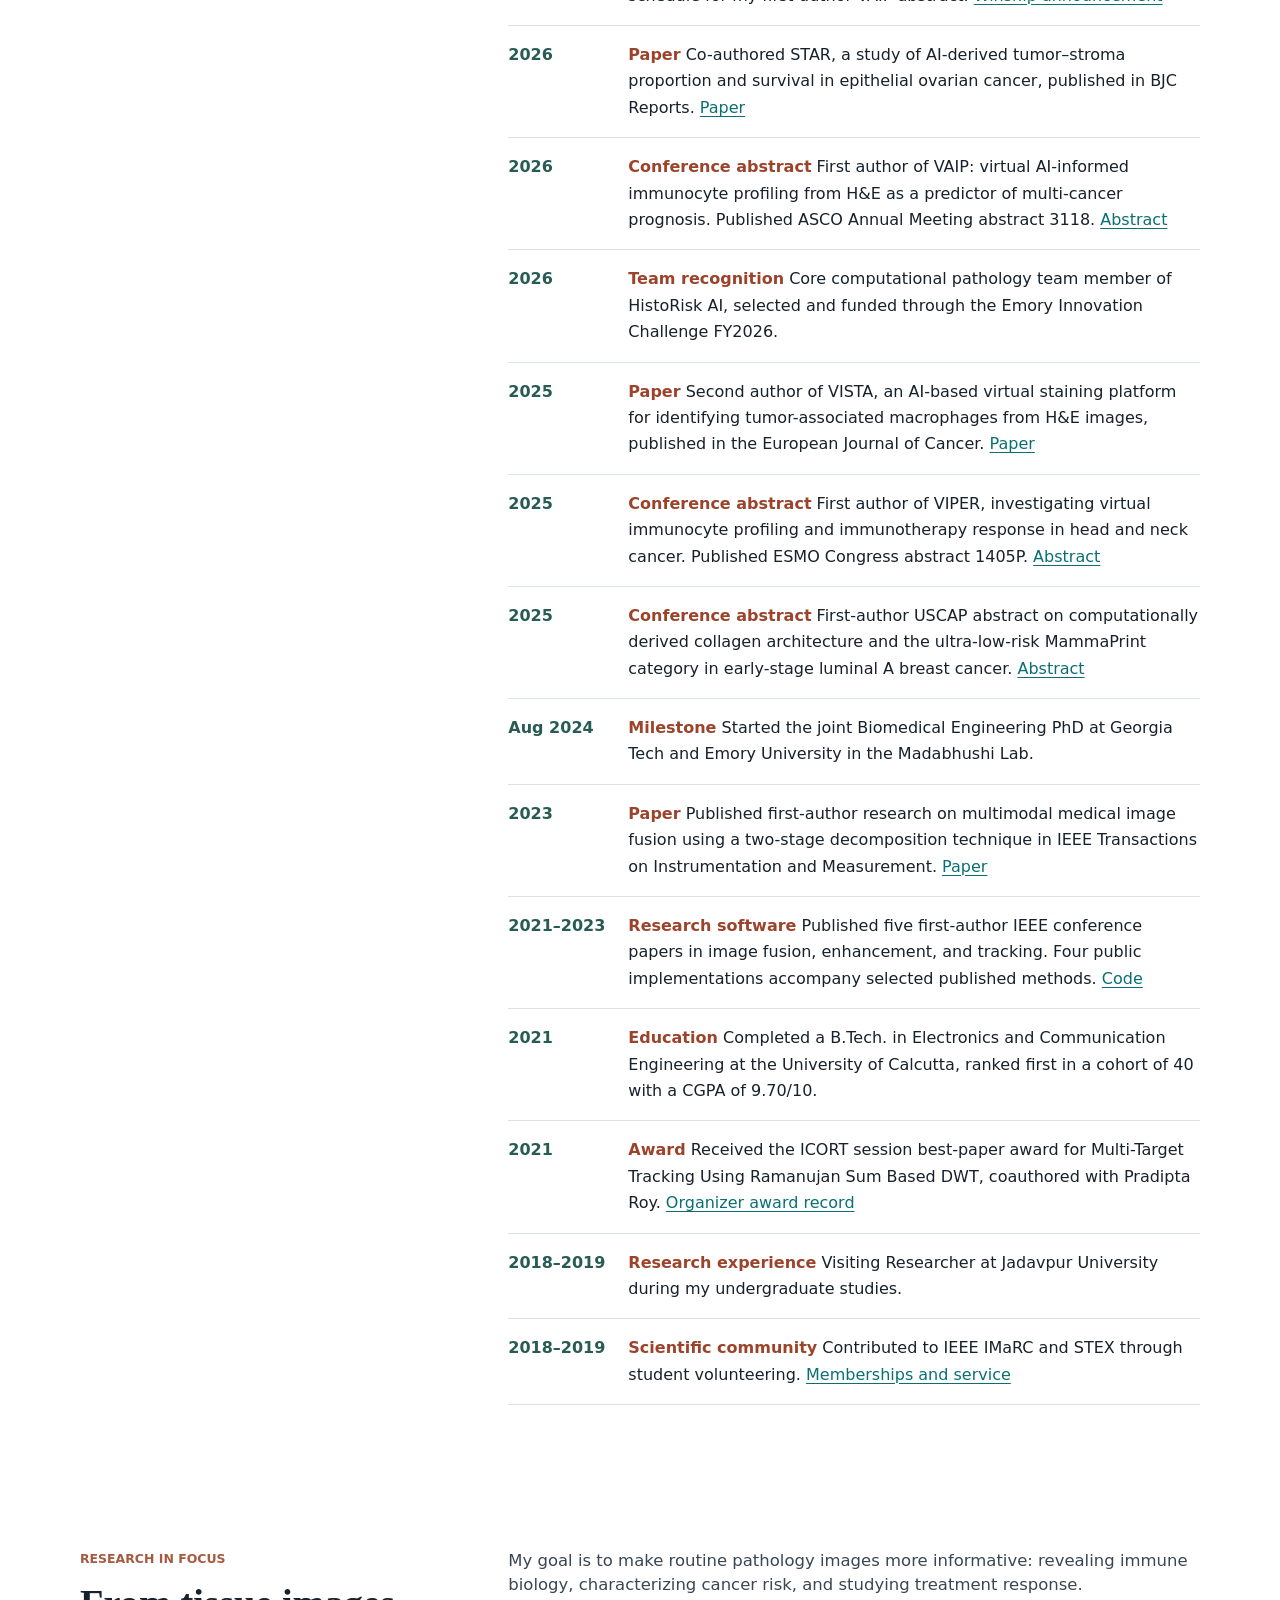
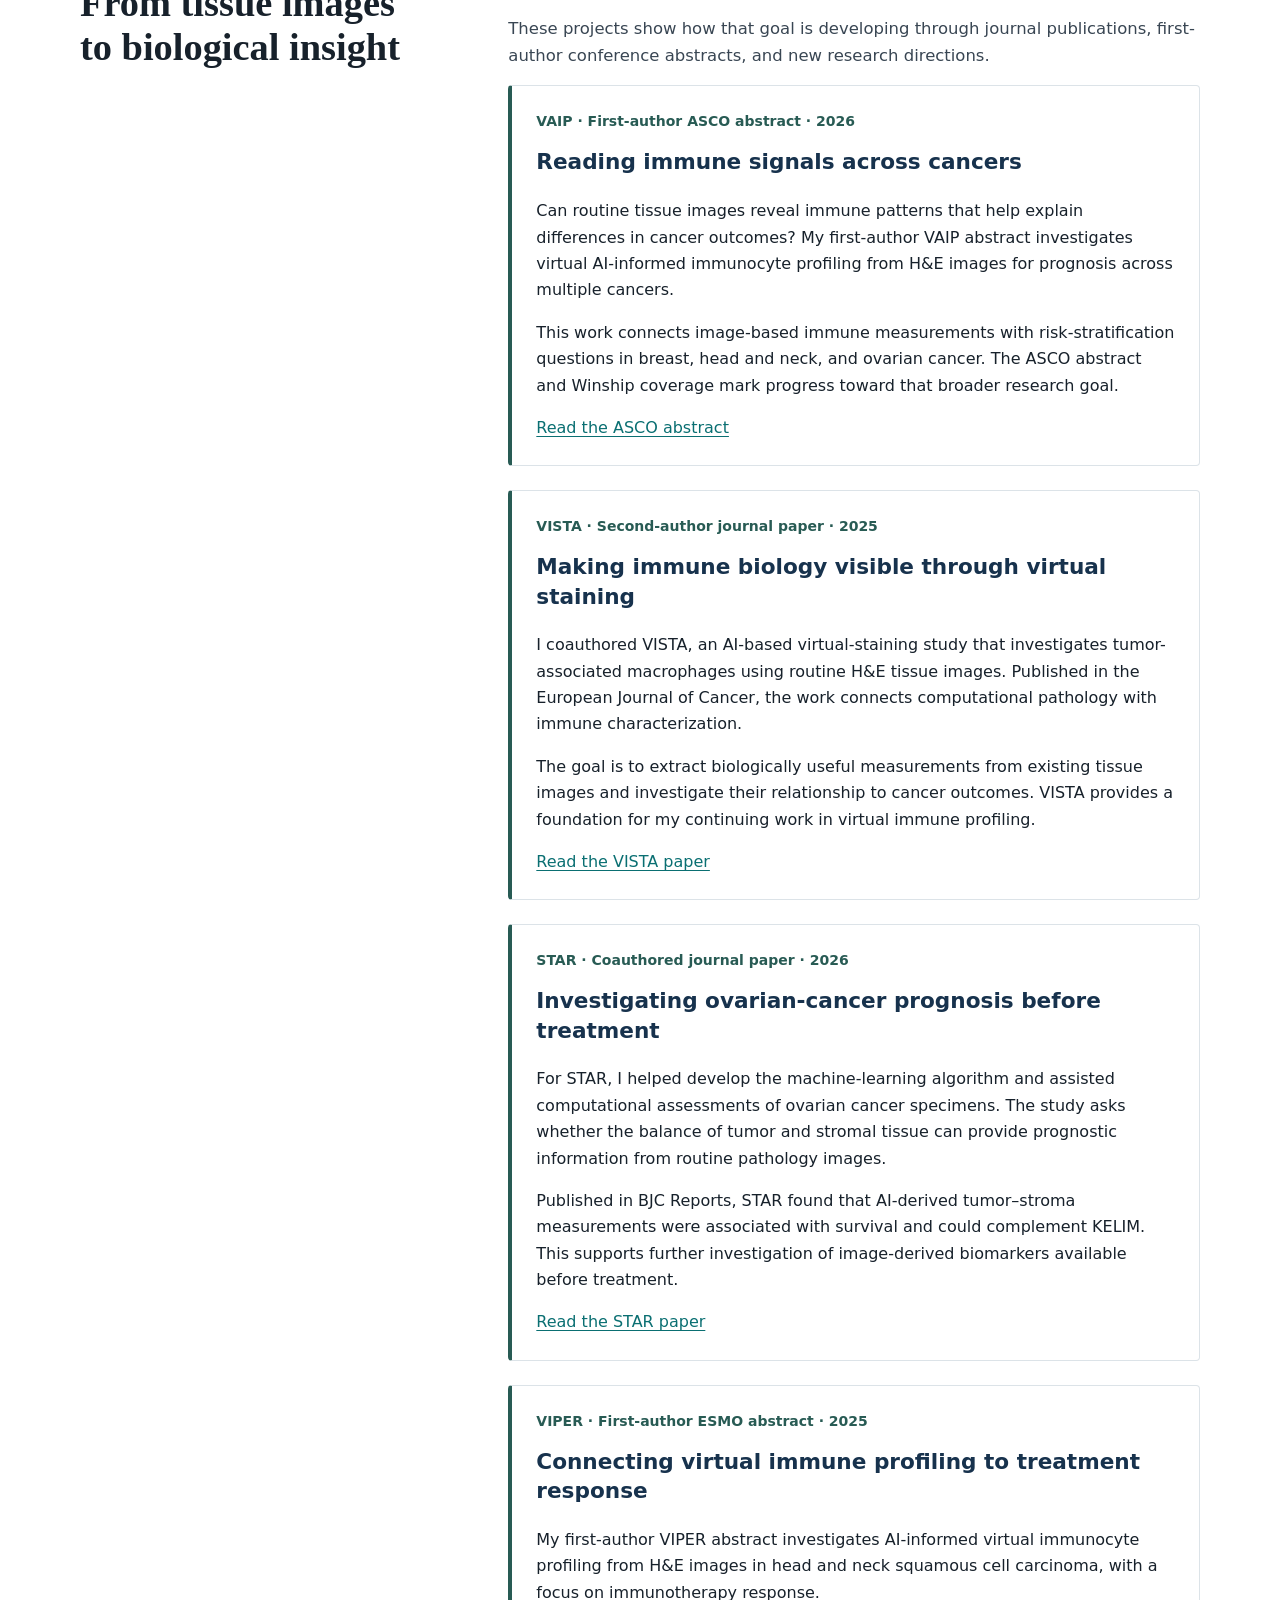
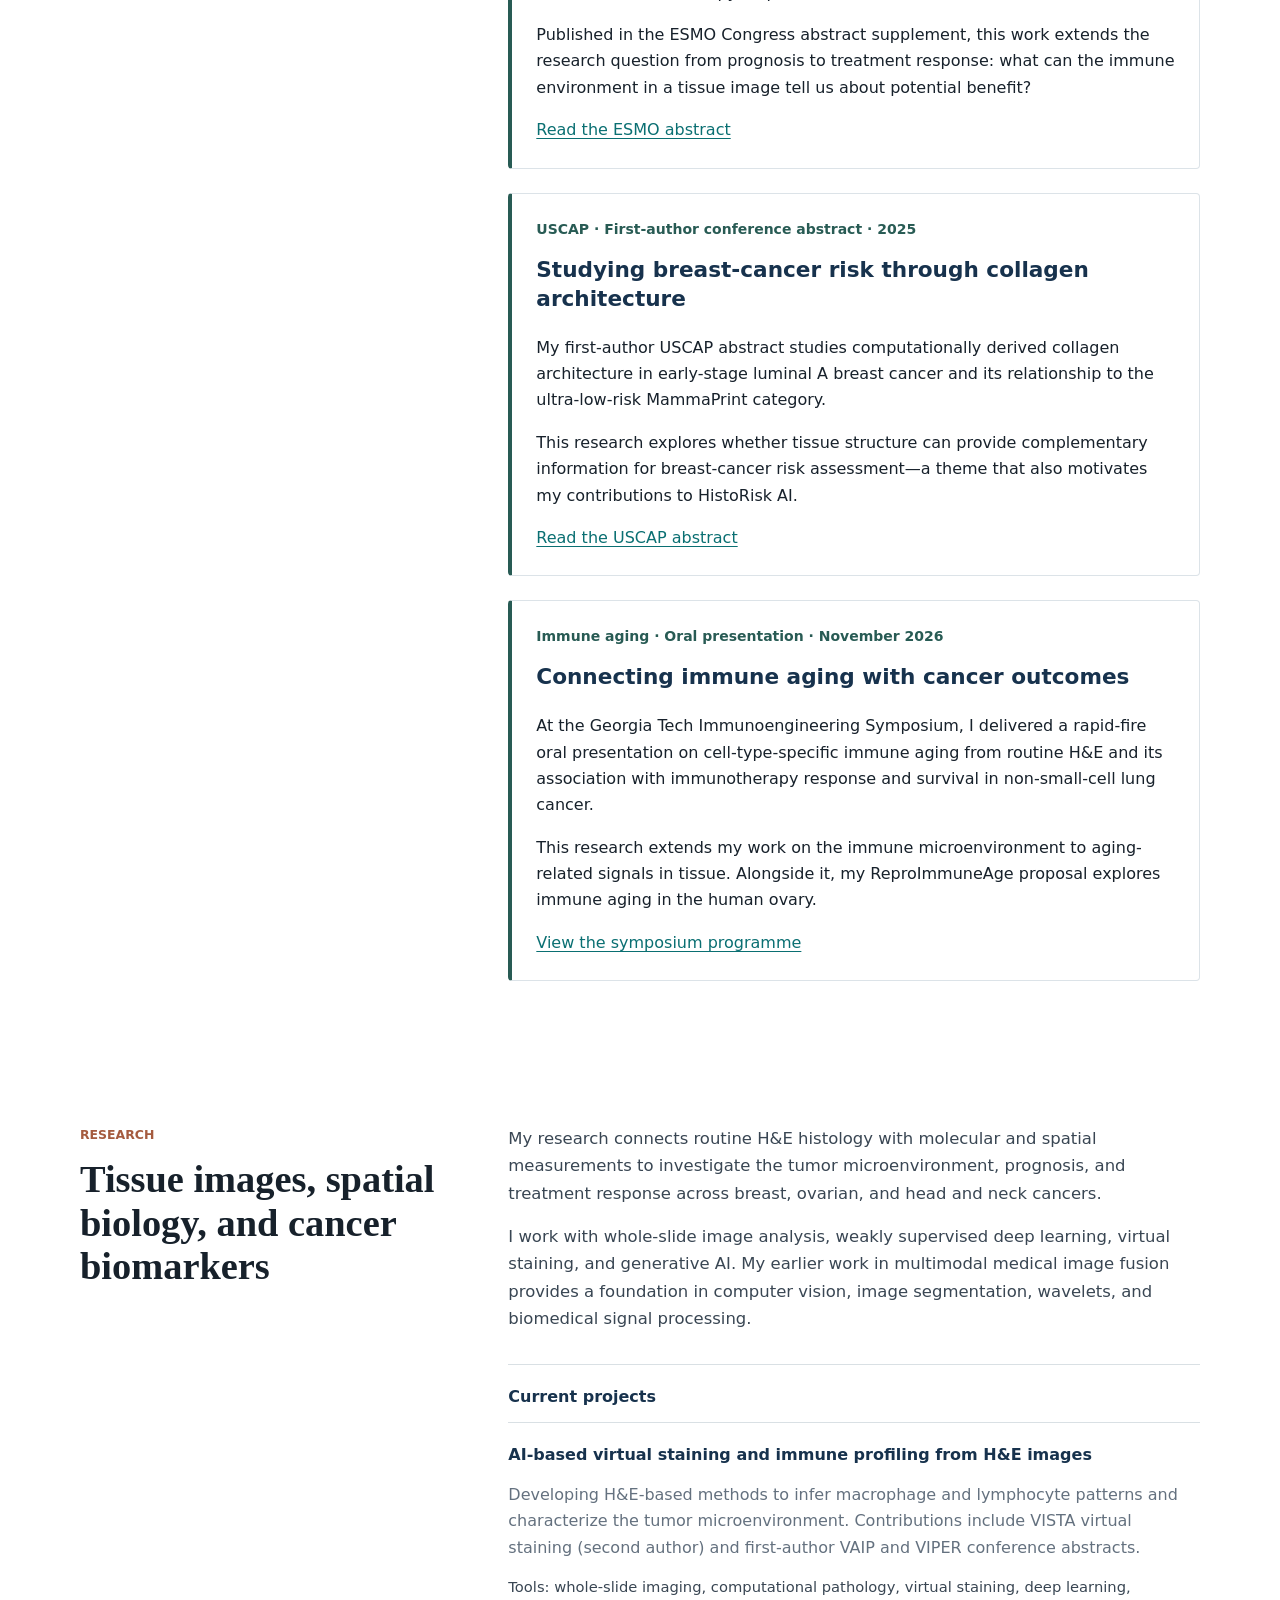
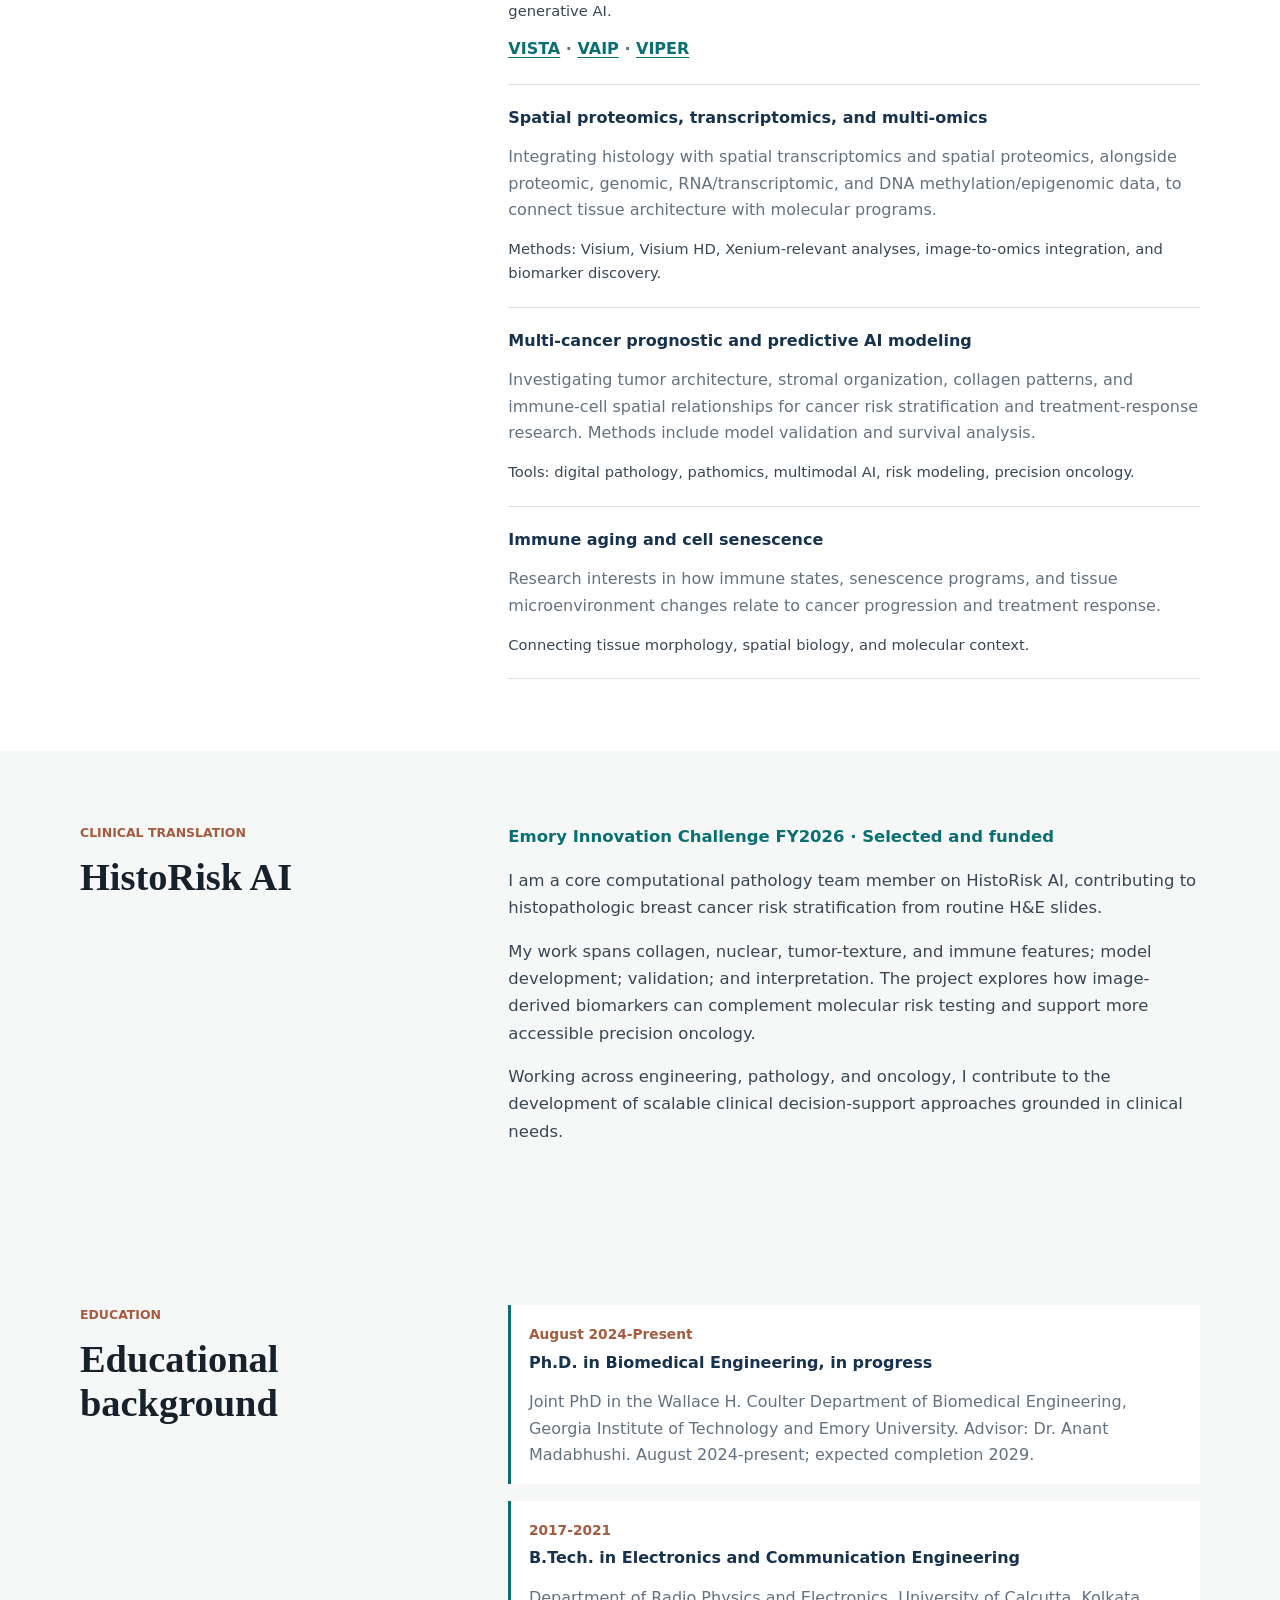
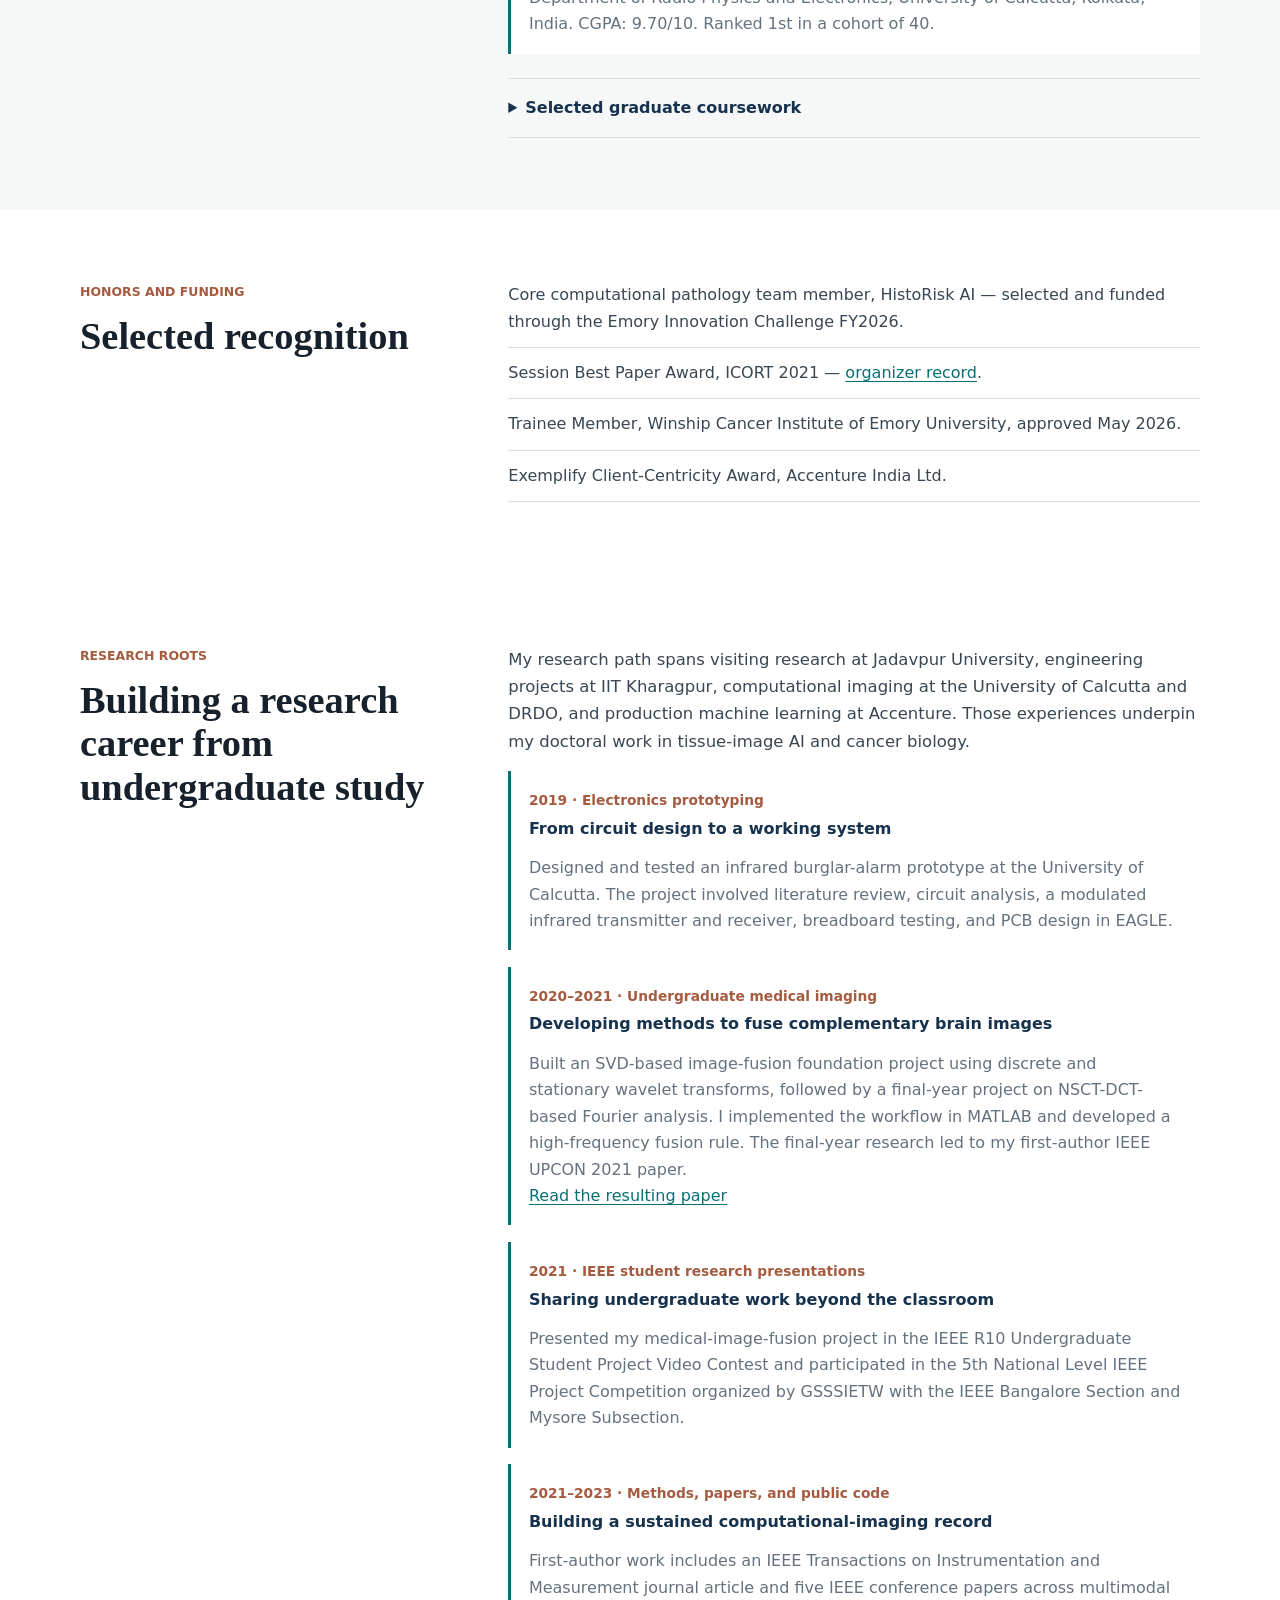
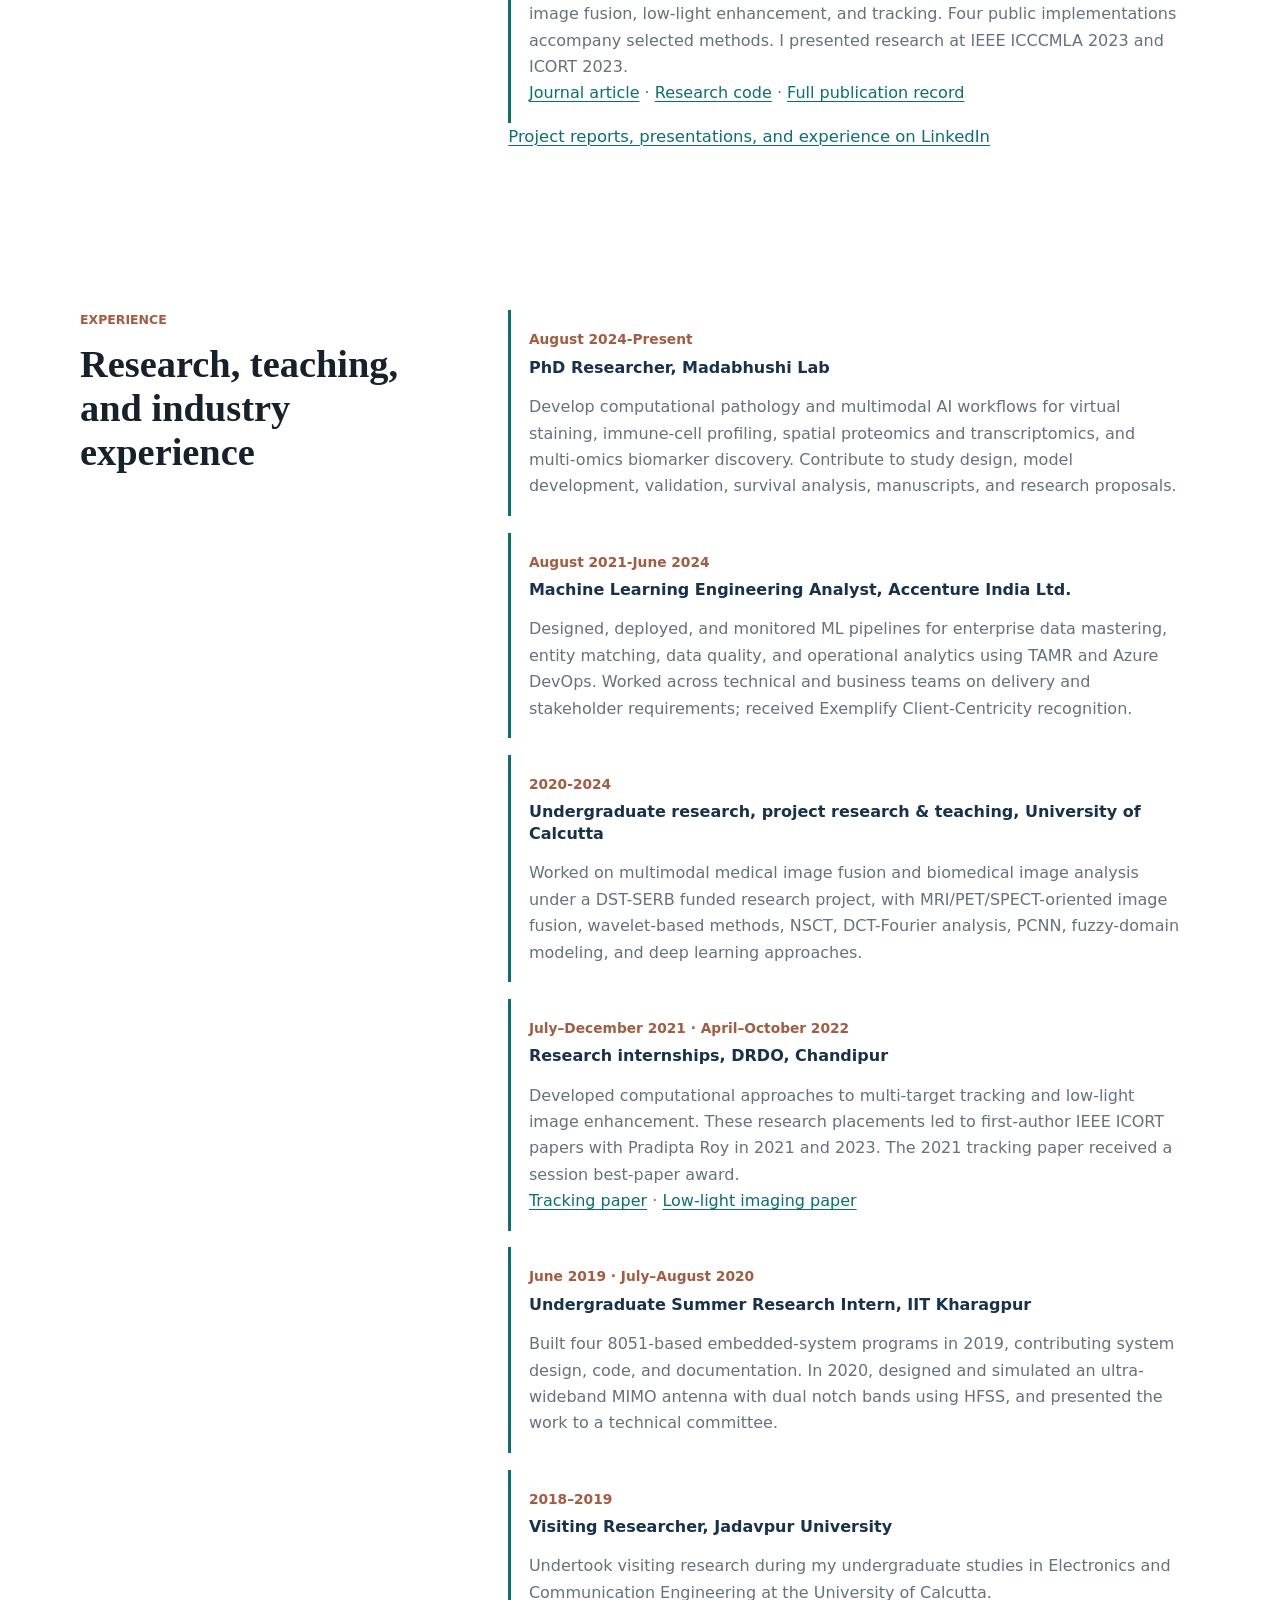
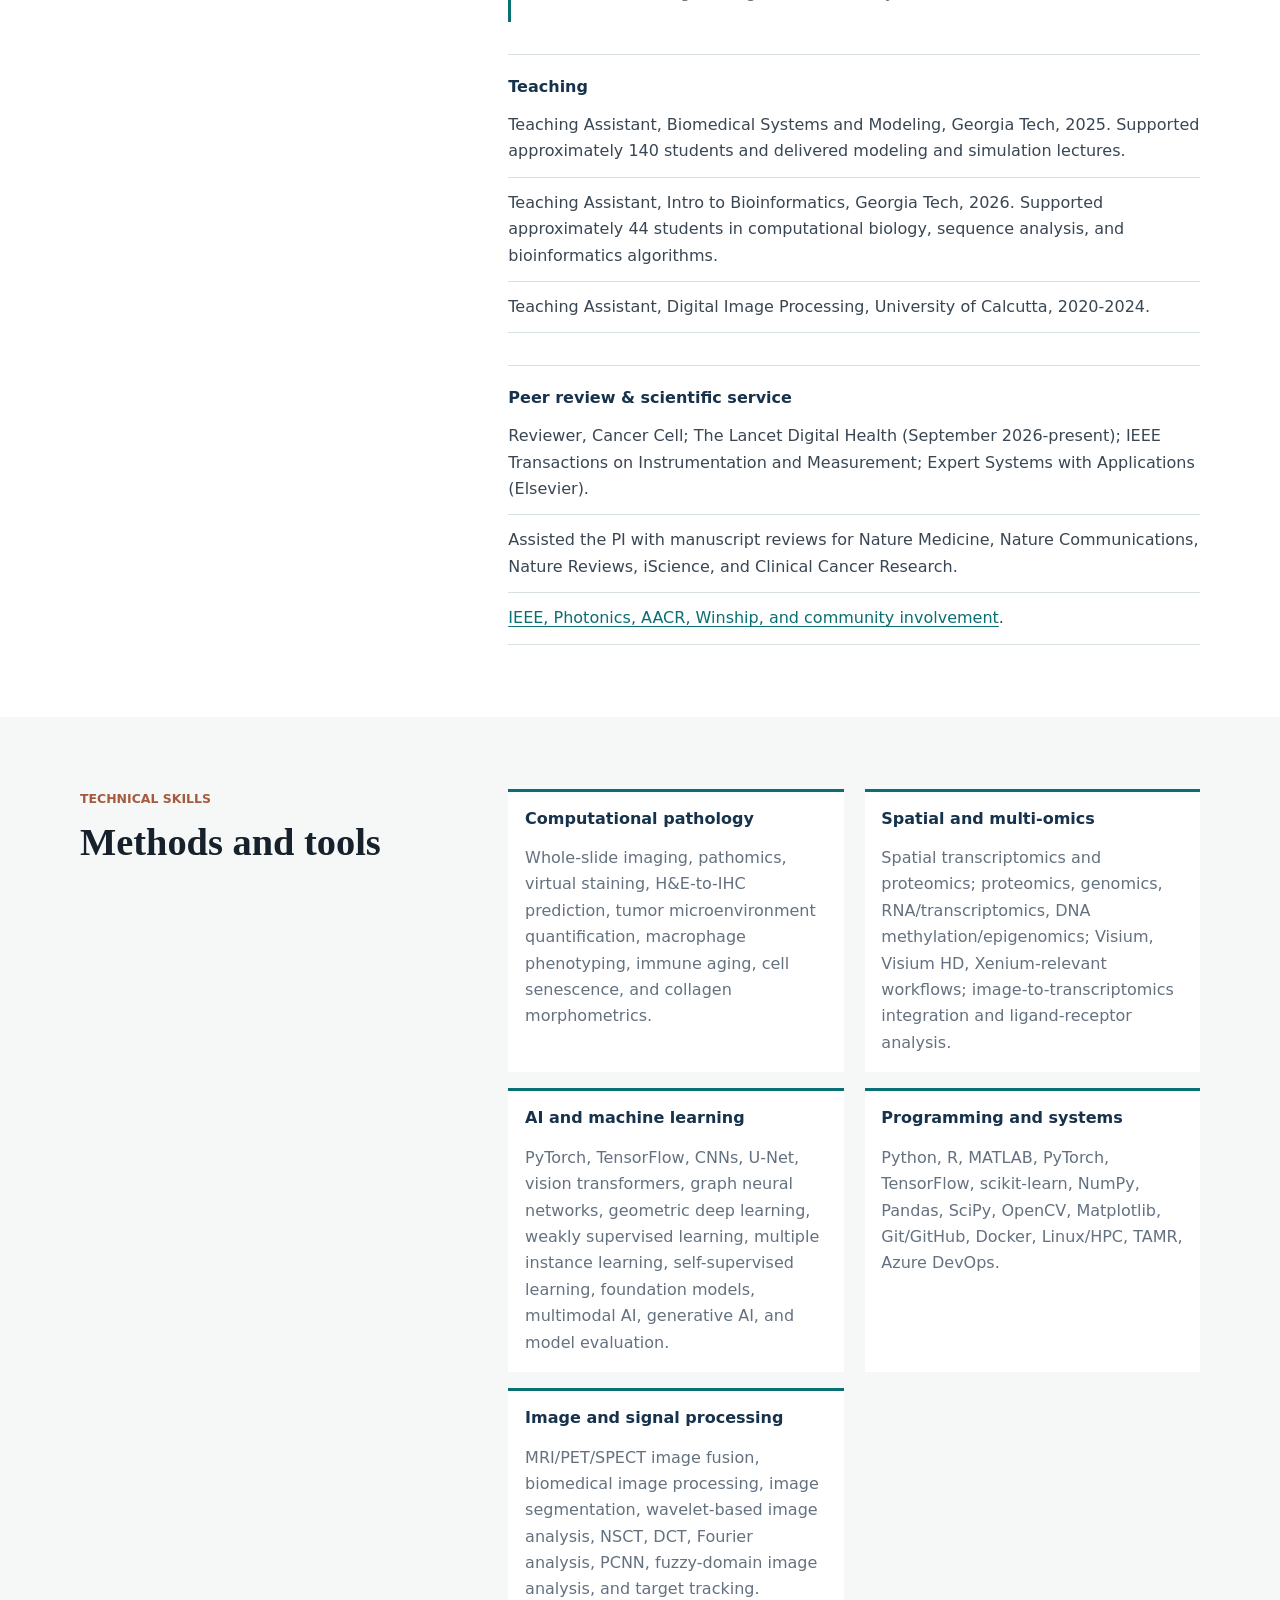
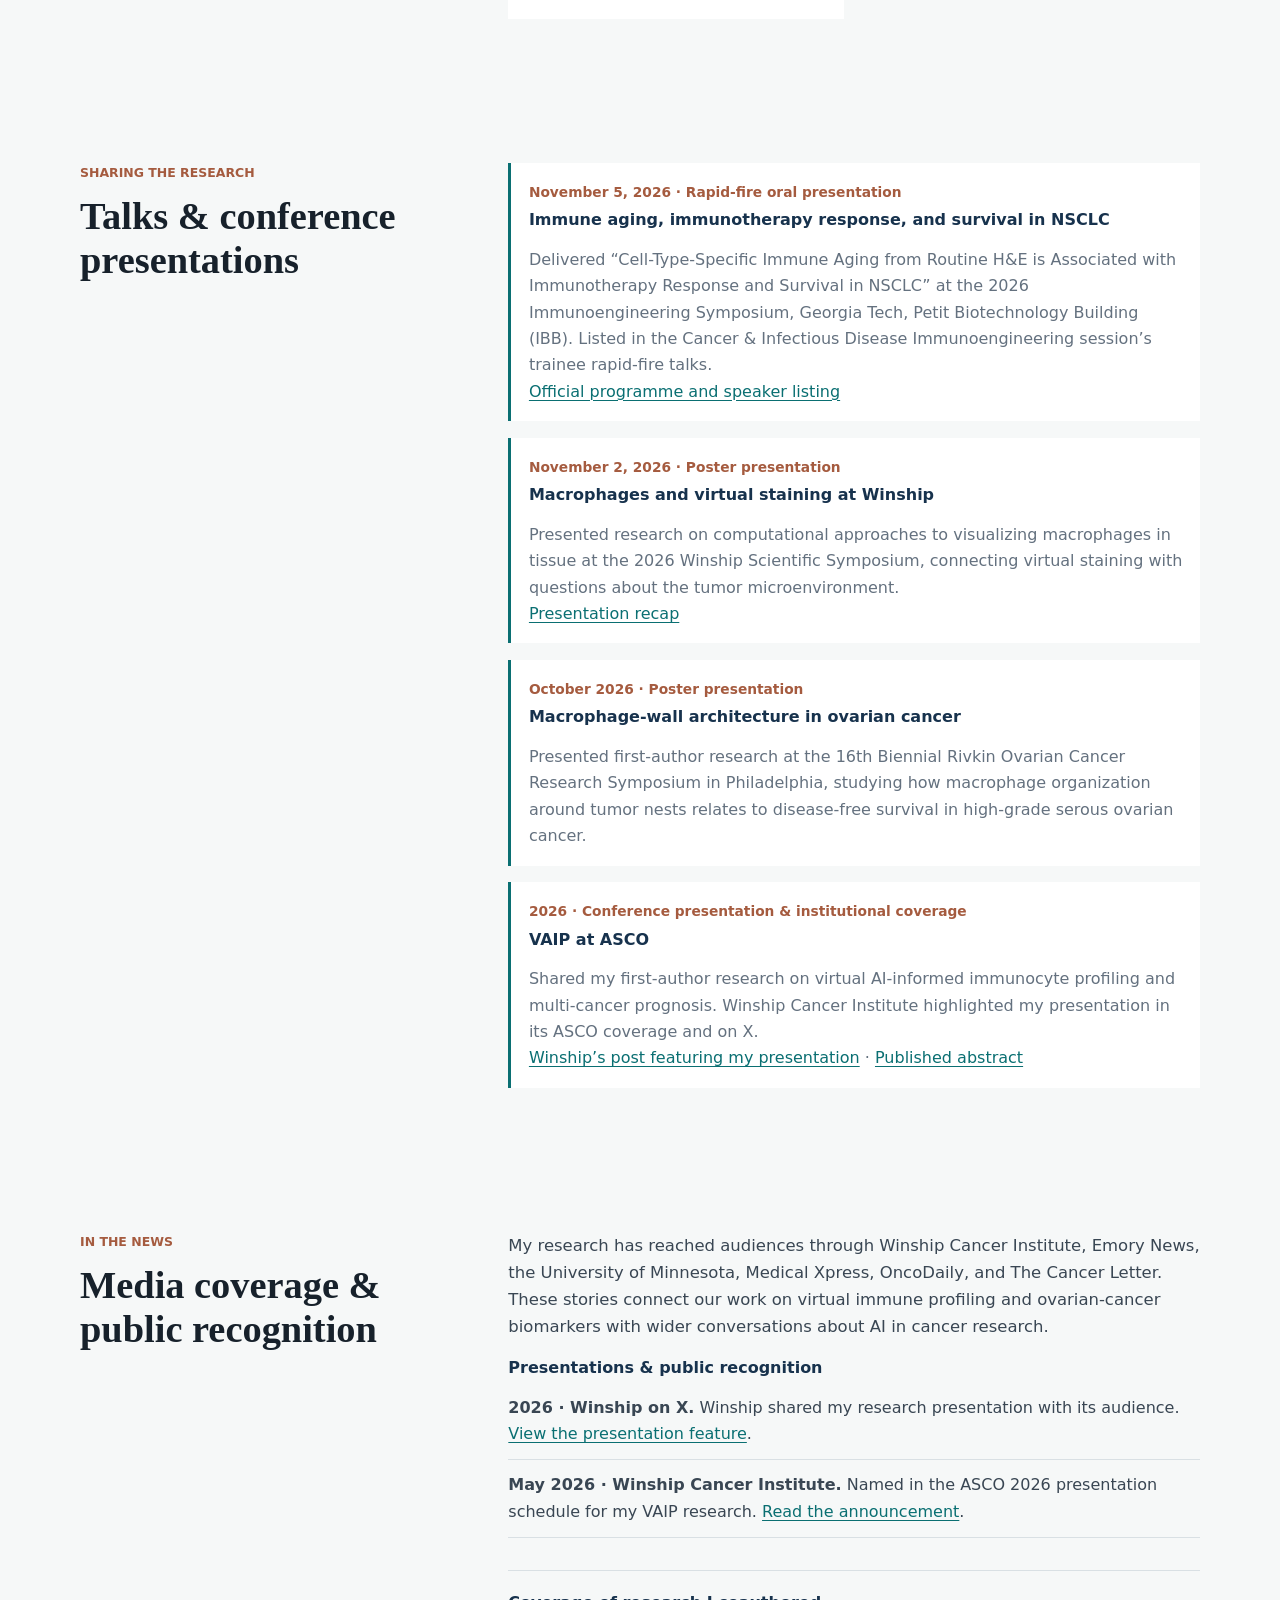
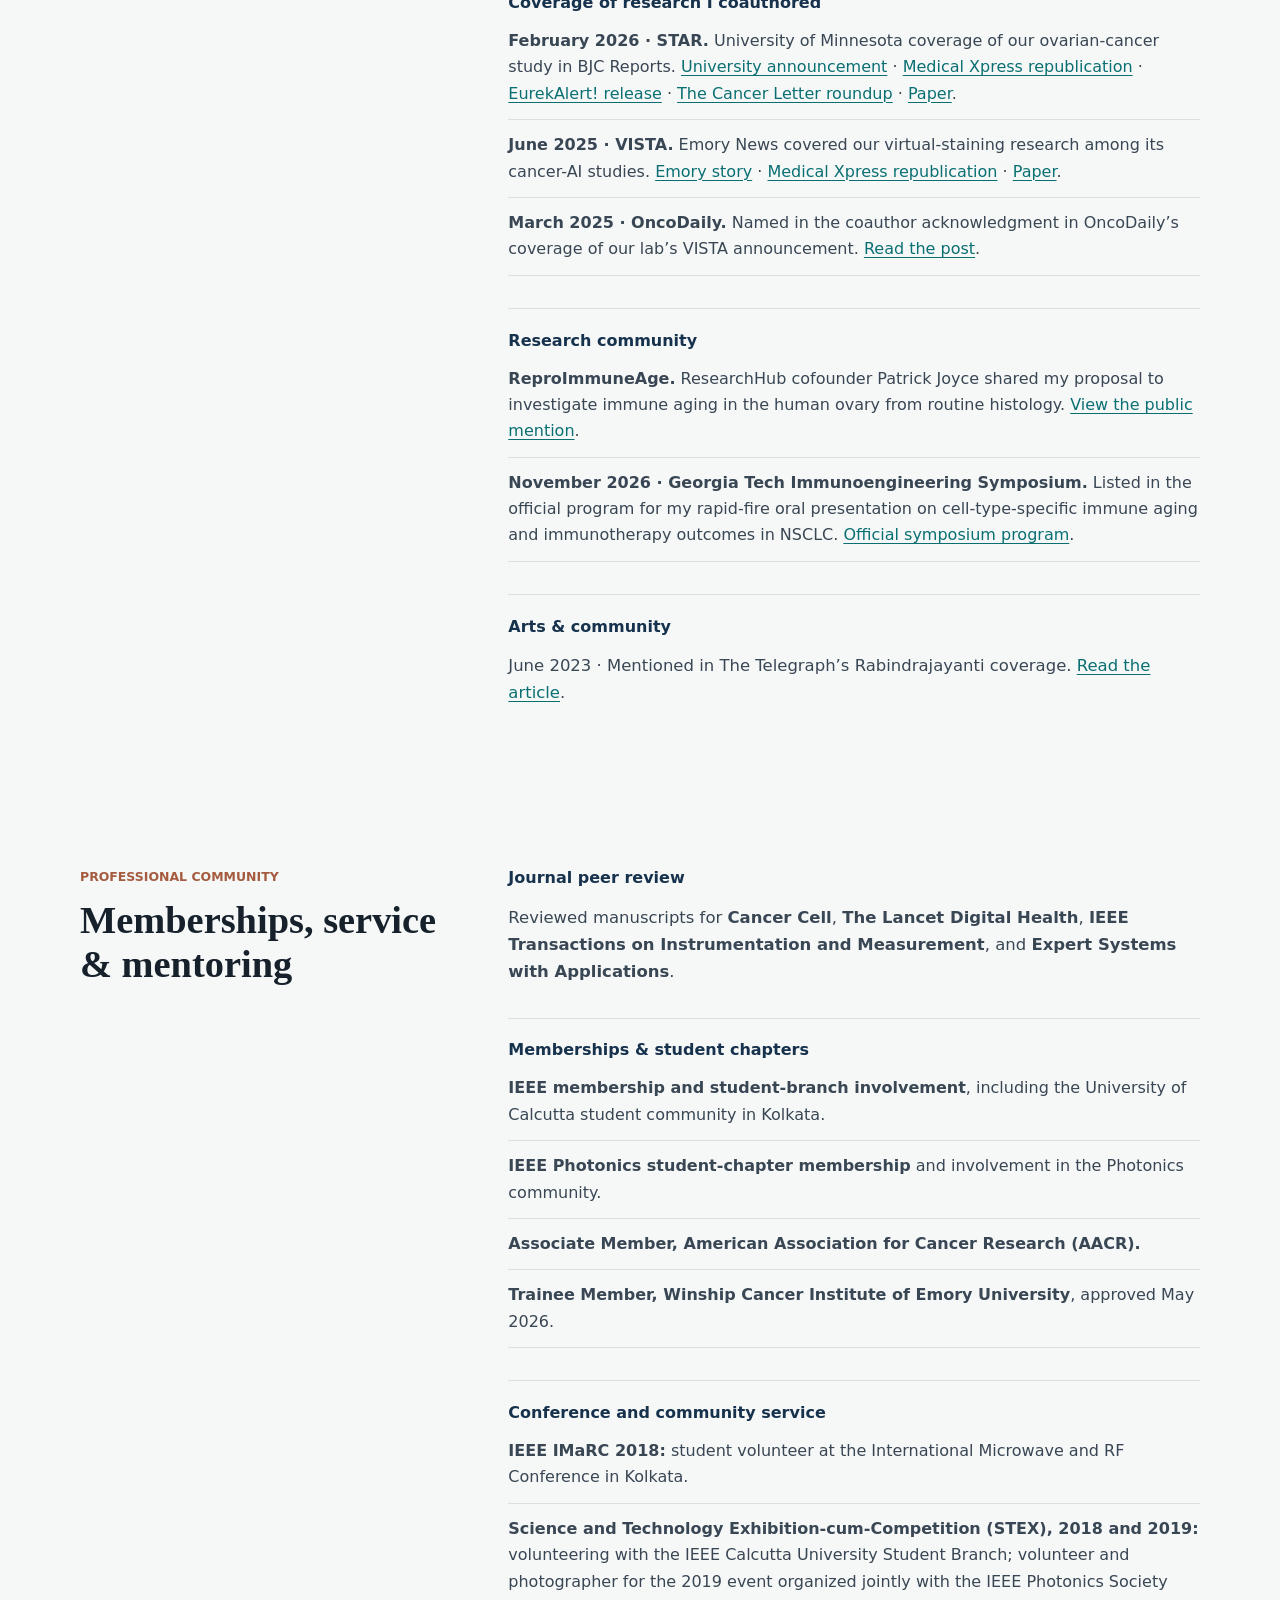
==== commit 1aa4f7dc: "Add Cancer Cell reviewing and expand media coverage Update public profile and CV page with journal r" ====
--- a/index.html
+++ b/index.html
@@ -36,6 +36,7 @@
 <h1>Mayukhmala Jana</h1>
 <p class="lead">I develop AI methods that turn routine tissue images into virtual biomarkers of cancer and the immune microenvironment.</p>
 <p>I am a Biomedical Engineering PhD student in the joint Georgia Tech and Emory program, advised by Dr. Anant Madabhushi. My research connects computational pathology, virtual immune profiling, spatial biology, and multimodal AI to study cancer prognosis and treatment response. I also investigate immune aging and bring prior experience deploying machine-learning systems at Accenture. My research journey began during undergraduate study, with visiting research at Jadavpur University and internships at IIT Kharagpur, followed by computational-imaging research at Calcutta and DRDO.</p>
+<p><strong>Scientific service:</strong> Journal reviewer for Cancer Cell, The Lancet Digital Health, IEEE Transactions on Instrumentation and Measurement, and Expert Systems with Applications. <a href="#media">Explore media coverage and public recognition</a>.</p>
 <div aria-label="Primary links" class="link-row">
 <a class="button primary" href="cv.html">Academic and industry CVs</a>
 <a class="button" href="mailto:mjana@emory.edu">Email</a>
@@ -214,7 +215,7 @@
 <li>Teaching Assistant, Digital Image Processing, University of Calcutta, 2020-2024.</li>
 </ul>
 <h3 class="subheading">Peer review &amp; scientific service</h3>
-<ul class="plain-list"><li>Reviewer, The Lancet Digital Health (September 2026-present); IEEE Transactions on Instrumentation and Measurement; Expert Systems with Applications (Elsevier).</li><li>Assisted the PI with manuscript reviews for Nature Medicine, Nature Communications, Nature Reviews, iScience, and Clinical Cancer Research.</li><li><a href="#community">IEEE, Photonics, AACR, Winship, and community involvement</a>.</li></ul>
+<ul class="plain-list"><li>Reviewer, Cancer Cell; The Lancet Digital Health (September 2026-present); IEEE Transactions on Instrumentation and Measurement; Expert Systems with Applications (Elsevier).</li><li>Assisted the PI with manuscript reviews for Nature Medicine, Nature Communications, Nature Reviews, iScience, and Clinical Cancer Research.</li><li><a href="#community">IEEE, Photonics, AACR, Winship, and community involvement</a>.</li></ul>
 </div>
 </div>
 </section>
@@ -250,16 +251,16 @@
 </div>
 </div>
 </section>
-<section class="section section-muted" id="presentations"><div class="section-layout"><div class="section-title"><p class="kicker">Sharing the research</p><h2>Talks &amp; conference presentations</h2></div><div class="section-body"><div class="timeline"><article><span class="date">November 5, 2026 · Rapid-fire oral presentation</span><h3>Immune aging, immunotherapy response, and survival in NSCLC</h3><p>Delivered “Cell-Type-Specific Immune Aging from Routine H&amp;E is Associated with Immunotherapy Response and Survival in NSCLC” at the 2026 Immunoengineering Symposium, Georgia Tech, Petit Biotechnology Building (IBB). Listed in the Cancer &amp; Infectious Disease Immunoengineering session’s trainee rapid-fire talks.</p><p><a href="https://immunoengineering.gatech.edu/immunoengineering-symposium/">Official programme and speaker listing</a></p></article><article><span class="date">November 2, 2026 · Poster presentation</span><h3>Macrophages and virtual staining at Winship</h3><p>Presented research on computational approaches to visualizing macrophages in tissue at the 2026 Winship Scientific Symposium, connecting virtual staining with questions about the tumor microenvironment.</p><p><a href="https://www.linkedin.com/feed/update/urn:li:activity:7526529064690515968/">Presentation recap</a></p></article><article><span class="date">October 2026 · Poster presentation</span><h3>Macrophage-wall architecture in ovarian cancer</h3><p>Presented first-author research at the 16th Biennial Rivkin Ovarian Cancer Research Symposium in Philadelphia, studying how macrophage organization around tumor nests relates to disease-free survival in high-grade serous ovarian cancer.</p></article><article><span class="date">2026 · Conference presentation &amp; institutional coverage</span><h3>VAIP at ASCO</h3><p>Shared my first-author research on virtual AI-informed immunocyte profiling and multi-cancer prognosis. Winship Cancer Institute highlighted my presentation in its ASCO coverage and on X.</p><p><a href="https://x.com/WinshipAtEmory/status/2060829152601666002">Winship’s post featuring my presentation</a> · <a href="https://doi.org/10.1200/JCO.2026.44.16_suppl.3118">Published abstract</a></p></article></div></div></div></section><section class="section section-muted" id="media"><div class="section-layout"><div class="section-title"><p class="kicker">In the news</p><h2>Selected coverage</h2></div><div class="section-body">
-<h3>Research announcements</h3><ul class="plain-list"><li><strong>2026 · Winship on X.</strong> Winship shared my research presentation with its audience. <a href="https://x.com/WinshipAtEmory/status/2060829152601666002">View the presentation feature</a>.</li>
+<section class="section section-muted" id="presentations"><div class="section-layout"><div class="section-title"><p class="kicker">Sharing the research</p><h2>Talks &amp; conference presentations</h2></div><div class="section-body"><div class="timeline"><article><span class="date">November 5, 2026 · Rapid-fire oral presentation</span><h3>Immune aging, immunotherapy response, and survival in NSCLC</h3><p>Delivered “Cell-Type-Specific Immune Aging from Routine H&amp;E is Associated with Immunotherapy Response and Survival in NSCLC” at the 2026 Immunoengineering Symposium, Georgia Tech, Petit Biotechnology Building (IBB). Listed in the Cancer &amp; Infectious Disease Immunoengineering session’s trainee rapid-fire talks.</p><p><a href="https://immunoengineering.gatech.edu/immunoengineering-symposium/">Official programme and speaker listing</a></p></article><article><span class="date">November 2, 2026 · Poster presentation</span><h3>Macrophages and virtual staining at Winship</h3><p>Presented research on computational approaches to visualizing macrophages in tissue at the 2026 Winship Scientific Symposium, connecting virtual staining with questions about the tumor microenvironment.</p><p><a href="https://www.linkedin.com/feed/update/urn:li:activity:7526529064690515968/">Presentation recap</a></p></article><article><span class="date">October 2026 · Poster presentation</span><h3>Macrophage-wall architecture in ovarian cancer</h3><p>Presented first-author research at the 16th Biennial Rivkin Ovarian Cancer Research Symposium in Philadelphia, studying how macrophage organization around tumor nests relates to disease-free survival in high-grade serous ovarian cancer.</p></article><article><span class="date">2026 · Conference presentation &amp; institutional coverage</span><h3>VAIP at ASCO</h3><p>Shared my first-author research on virtual AI-informed immunocyte profiling and multi-cancer prognosis. Winship Cancer Institute highlighted my presentation in its ASCO coverage and on X.</p><p><a href="https://x.com/WinshipAtEmory/status/2060829152601666002">Winship’s post featuring my presentation</a> · <a href="https://doi.org/10.1200/JCO.2026.44.16_suppl.3118">Published abstract</a></p></article></div></div></div></section><section class="section section-muted" id="media"><div class="section-layout"><div class="section-title"><p class="kicker">In the news</p><h2>Media coverage &amp; public recognition</h2></div><div class="section-body">
+<p>My research has reached audiences through Winship Cancer Institute, Emory News, the University of Minnesota, Medical Xpress, OncoDaily, and The Cancer Letter. These stories connect our work on virtual immune profiling and ovarian-cancer biomarkers with wider conversations about AI in cancer research.</p><h3>Presentations &amp; public recognition</h3><ul class="plain-list"><li><strong>2026 · Winship on X.</strong> Winship shared my research presentation with its audience. <a href="https://x.com/WinshipAtEmory/status/2060829152601666002">View the presentation feature</a>.</li>
 <li><strong>May 2026 · Winship Cancer Institute.</strong> Named in the ASCO 2026 presentation schedule for my VAIP research. <a href="https://winshipcancer.emory.edu/newsroom/articles/2026/winship-investigators-bring-new-clinical-and-scientific-insights-to-asco.php">Read the announcement</a>.</li></ul>
 <h3 class="subheading">Coverage of research I coauthored</h3><ul class="plain-list">
-<li><strong>February 2026 · STAR.</strong> University of Minnesota coverage of our ovarian-cancer study in BJC Reports. <a href="https://med.umn.edu/news/new-artificial-intelligence-tool-may-help-personalize-ovarian-cancer-treatment-day-one">University announcement</a> · <a href="https://medicalxpress.com/news/2026-02-artificial-intelligence-tool-personalize-ovarian.html">Medical Xpress republication</a> · <a href="https://doi.org/10.1038/s44276-026-00205-1">Paper</a>.</li>
+<li><strong>February 2026 · STAR.</strong> University of Minnesota coverage of our ovarian-cancer study in BJC Reports. <a href="https://med.umn.edu/news/new-artificial-intelligence-tool-may-help-personalize-ovarian-cancer-treatment-day-one">University announcement</a> · <a href="https://medicalxpress.com/news/2026-02-artificial-intelligence-tool-personalize-ovarian.html">Medical Xpress republication</a> · <a href="https://www.eurekalert.org/news-releases/1116051">EurekAlert! release</a> · <a href="https://cancerletter.com/clinical-roundup/20260213_9c/">The Cancer Letter roundup</a> · <a href="https://doi.org/10.1038/s44276-026-00205-1">Paper</a>.</li>
 <li><strong>June 2025 · VISTA.</strong> Emory News covered our virtual-staining research among its cancer-AI studies. <a href="https://news.emory.edu/stories/2025/06/oncologists-and-ai-experts-combine-old-cancer-images-find-new-insights">Emory story</a> · <a href="https://medicalxpress.com/news/2025-06-oncologists-ai-experts-combine-images.html">Medical Xpress republication</a> · <a href="https://doi.org/10.1016/j.ejca.2025.115390">Paper</a>.</li>
-<li><strong>March 2025 · OncoDaily.</strong> A post sharing our lab’s announcement of VISTA. <a href="https://oncodaily.com/blog/tumor-associated-macrophages-264169">Read the post</a>.</li></ul>
-<h3 class="subheading">Arts &amp; community</h3><p>June 2023 · Mentioned in The Telegraph’s Rabindrajayanti coverage. <a href="https://www.telegraphindia.com/amp/my-kolkata/news/salt-lakes-dd-block-residents-celebrate-rabindrajayanti-at-upasana-griha/cid/1945374">Read the article</a>.</p>
+<li><strong>March 2025 · OncoDaily.</strong> Named in the coauthor acknowledgment in OncoDaily’s coverage of our lab’s VISTA announcement. <a href="https://oncodaily.com/blog/tumor-associated-macrophages-264169">Read the post</a>.</li></ul>
+<h3 class="subheading">Research community</h3><ul class="plain-list"><li><strong>ReproImmuneAge.</strong> ResearchHub cofounder Patrick Joyce shared my proposal to investigate immune aging in the human ovary from routine histology. <a href="https://www.linkedin.com/posts/patrick-joyce-396b953b_reproimmuneage-mapping-immune-aging-from-activity-7505011137403596800-X9iG">View the public mention</a>.</li><li><strong>November 2026 · Georgia Tech Immunoengineering Symposium.</strong> Listed in the official program for my rapid-fire oral presentation on cell-type-specific immune aging and immunotherapy outcomes in NSCLC. <a href="https://immunoengineering.gatech.edu/immunoengineering-symposium/">Official symposium program</a>.</li></ul><h3 class="subheading">Arts &amp; community</h3><p>June 2023 · Mentioned in The Telegraph’s Rabindrajayanti coverage. <a href="https://www.telegraphindia.com/amp/my-kolkata/news/salt-lakes-dd-block-residents-celebrate-rabindrajayanti-at-upasana-griha/cid/1945374">Read the article</a>.</p>
 </div></div></section>
-<section class="section section-muted" id="community"><div class="section-layout"><div class="section-title"><p class="kicker">Professional community</p><h2>Memberships, service &amp; mentoring</h2></div><div class="section-body"><h3>Memberships &amp; student chapters</h3><ul class="plain-list"><li><strong>IEEE membership and student-branch involvement</strong>, including the University of Calcutta student community in Kolkata.</li><li><strong>IEEE Photonics student-chapter membership</strong> and involvement in the Photonics community.</li><li><strong>Associate Member, American Association for Cancer Research (AACR).</strong></li><li><strong>Trainee Member, Winship Cancer Institute of Emory University</strong>, approved May 2026.</li></ul><h3 class="subheading">Conference and community service</h3><ul class="plain-list"><li><strong>IEEE IMaRC 2018:</strong> student volunteer at the International Microwave and RF Conference in Kolkata.</li><li><strong>Science and Technology Exhibition-cum-Competition (STEX), 2018 and 2019:</strong> volunteering with the IEEE Calcutta University Student Branch; volunteer and photographer for the 2019 event organized jointly with the IEEE Photonics Society Kolkata Chapter.</li><li><strong>Alumni Cultural Representative:</strong> Department of Radio Physics and Electronics, University of Calcutta; contributed to cultural and reunion activities.</li></ul><h3 class="subheading">Teaching &amp; mentoring</h3><p>Teach biomedical modeling and bioinformatics at Georgia Tech, following earlier teaching in Digital Image Processing at the University of Calcutta. I also mentor undergraduate and high-school researchers.</p><h3 class="subheading">Beyond the lab</h3><p>Trained in Odissi classical dance, with a diploma from Pracheen Kala Kendra, Chandigarh, and experience in solo and group performances. My interests also include inline speed skating.</p></div></div></section><section class="section section-muted" id="profiles">
+<section class="section section-muted" id="community"><div class="section-layout"><div class="section-title"><p class="kicker">Professional community</p><h2>Memberships, service &amp; mentoring</h2></div><div class="section-body"><h3>Journal peer review</h3><p>Reviewed manuscripts for <strong>Cancer Cell</strong>, <strong>The Lancet Digital Health</strong>, <strong>IEEE Transactions on Instrumentation and Measurement</strong>, and <strong>Expert Systems with Applications</strong>.</p><h3 class="subheading">Memberships &amp; student chapters</h3><ul class="plain-list"><li><strong>IEEE membership and student-branch involvement</strong>, including the University of Calcutta student community in Kolkata.</li><li><strong>IEEE Photonics student-chapter membership</strong> and involvement in the Photonics community.</li><li><strong>Associate Member, American Association for Cancer Research (AACR).</strong></li><li><strong>Trainee Member, Winship Cancer Institute of Emory University</strong>, approved May 2026.</li></ul><h3 class="subheading">Conference and community service</h3><ul class="plain-list"><li><strong>IEEE IMaRC 2018:</strong> student volunteer at the International Microwave and RF Conference in Kolkata.</li><li><strong>Science and Technology Exhibition-cum-Competition (STEX), 2018 and 2019:</strong> volunteering with the IEEE Calcutta University Student Branch; volunteer and photographer for the 2019 event organized jointly with the IEEE Photonics Society Kolkata Chapter.</li><li><strong>Alumni Cultural Representative:</strong> Department of Radio Physics and Electronics, University of Calcutta; contributed to cultural and reunion activities.</li></ul><h3 class="subheading">Teaching &amp; mentoring</h3><p>Teach biomedical modeling and bioinformatics at Georgia Tech, following earlier teaching in Digital Image Processing at the University of Calcutta. I also mentor undergraduate and high-school researchers.</p><h3 class="subheading">Beyond the lab</h3><p>Trained in Odissi classical dance, with a diploma from Pracheen Kala Kendra, Chandigarh, and experience in solo and group performances. My interests also include inline speed skating.</p></div></div></section><section class="section section-muted" id="profiles">
 <div class="section-layout">
 <div class="section-title">
 <p class="kicker">Profiles</p>
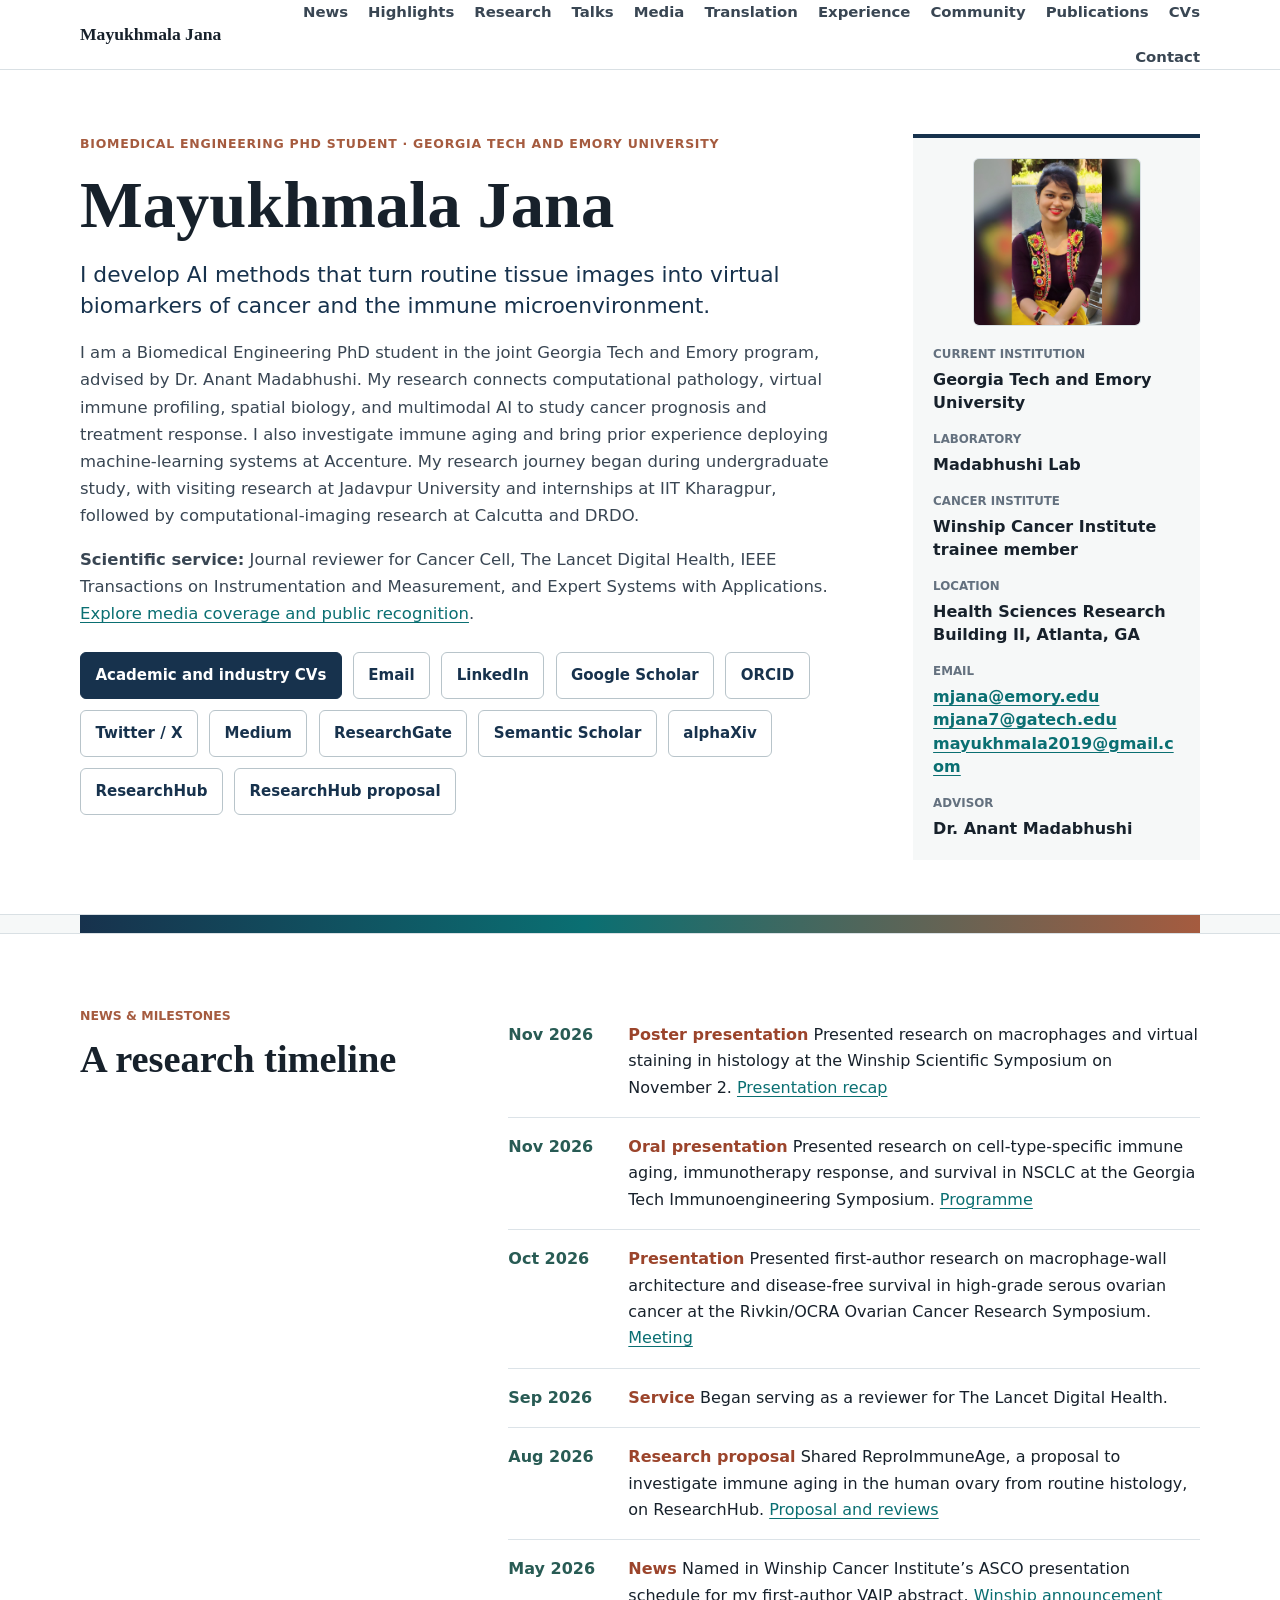
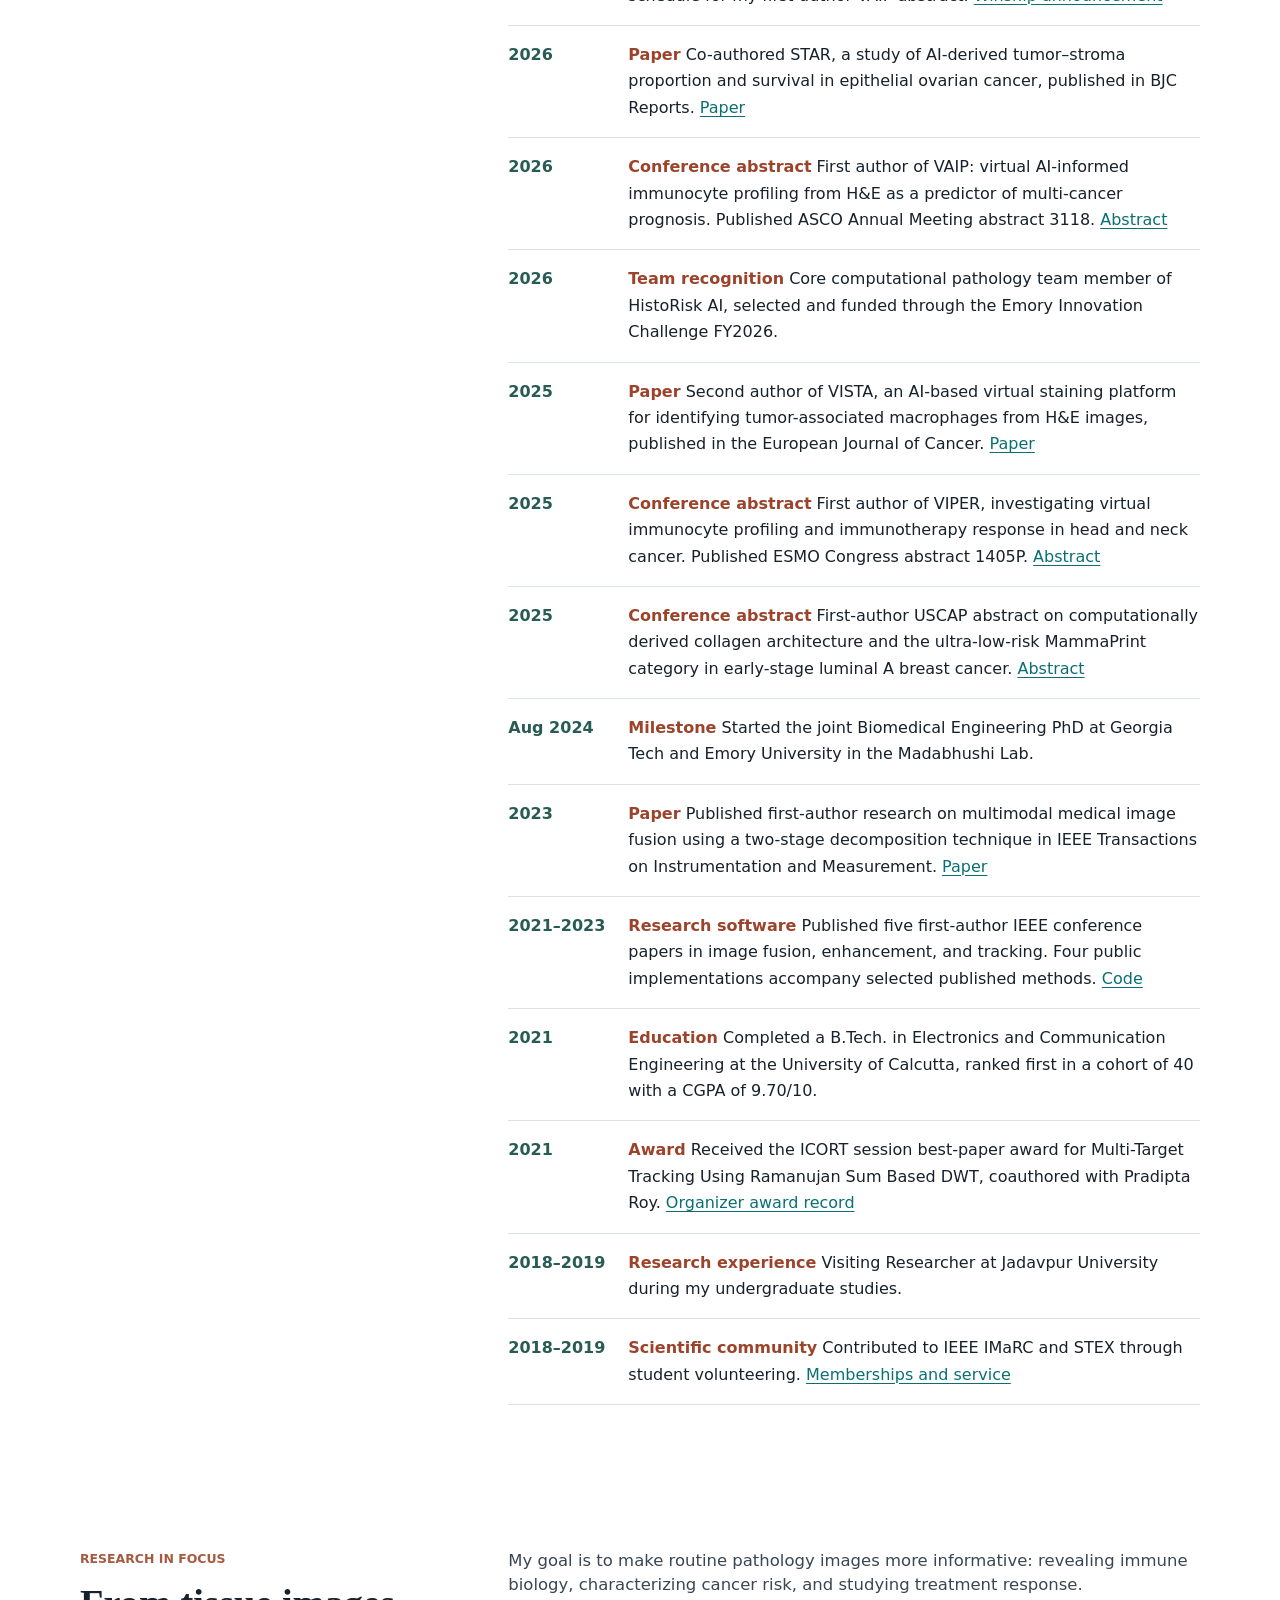
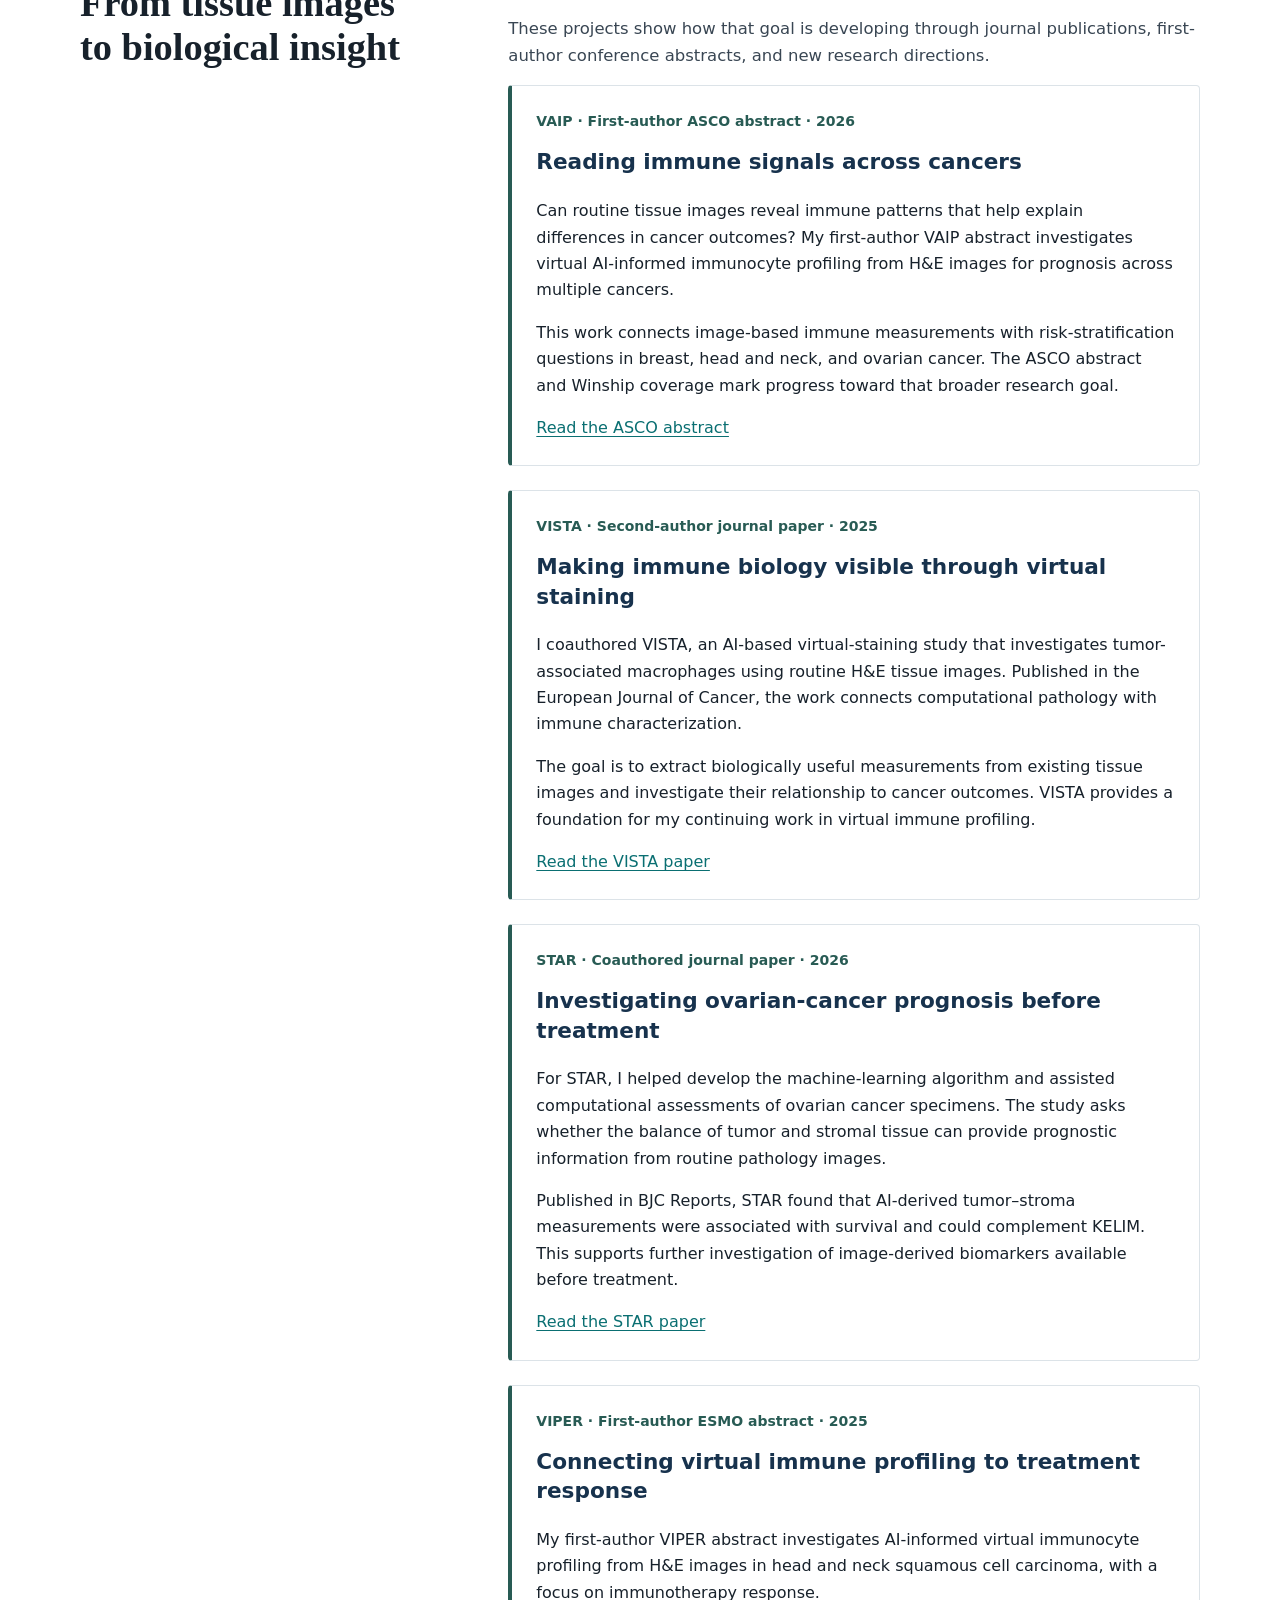
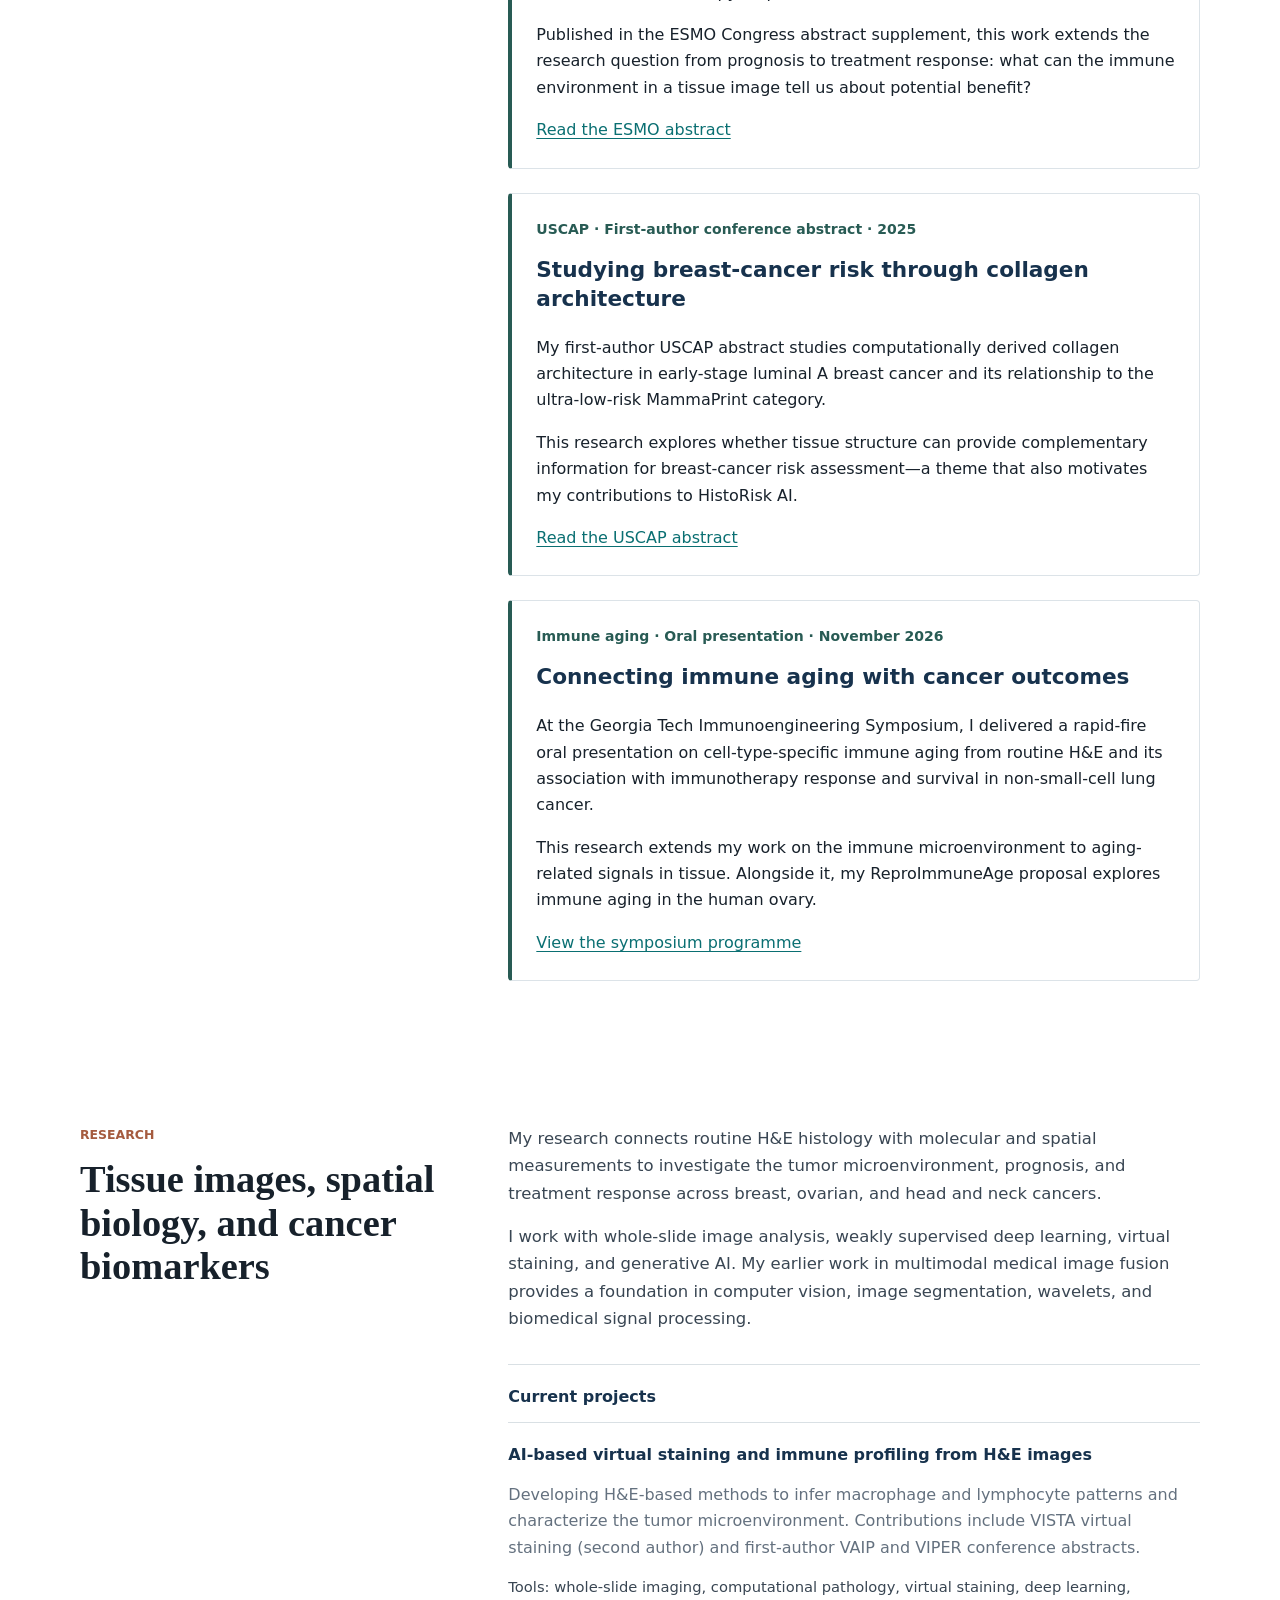
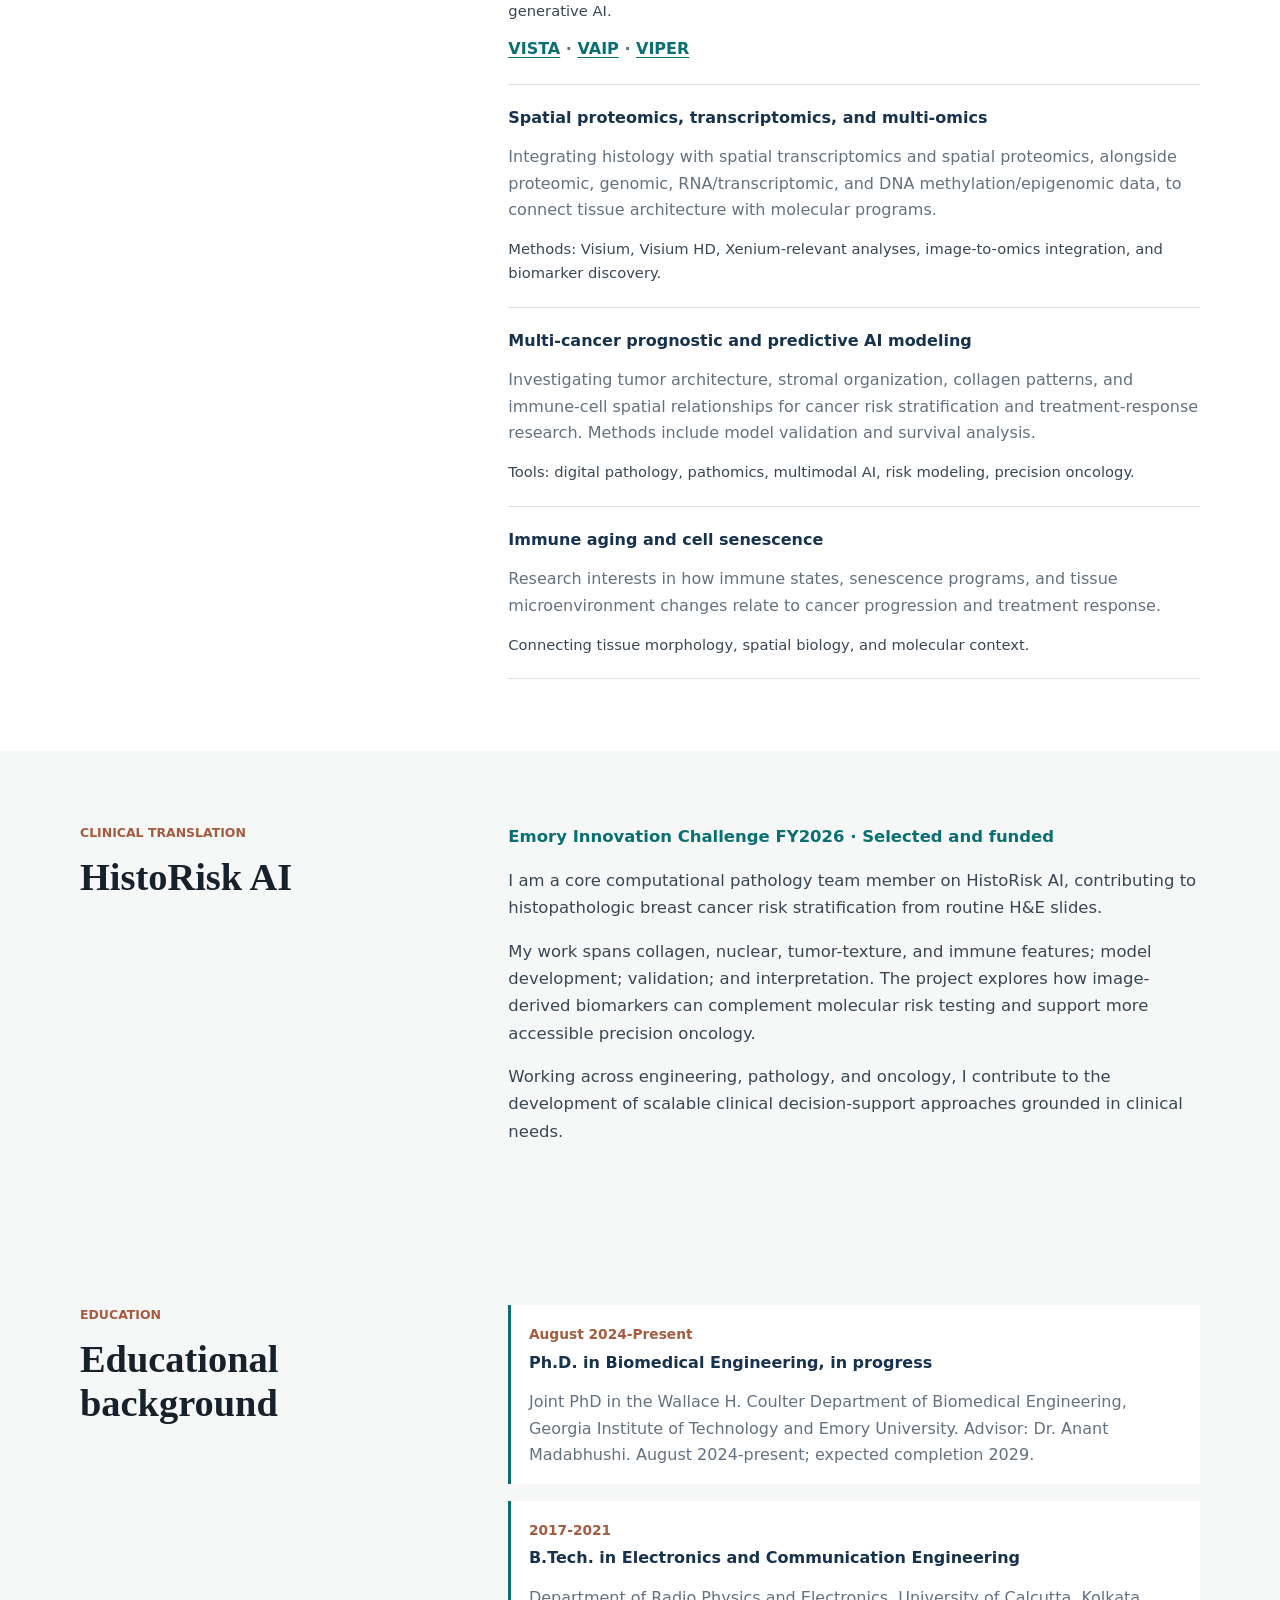
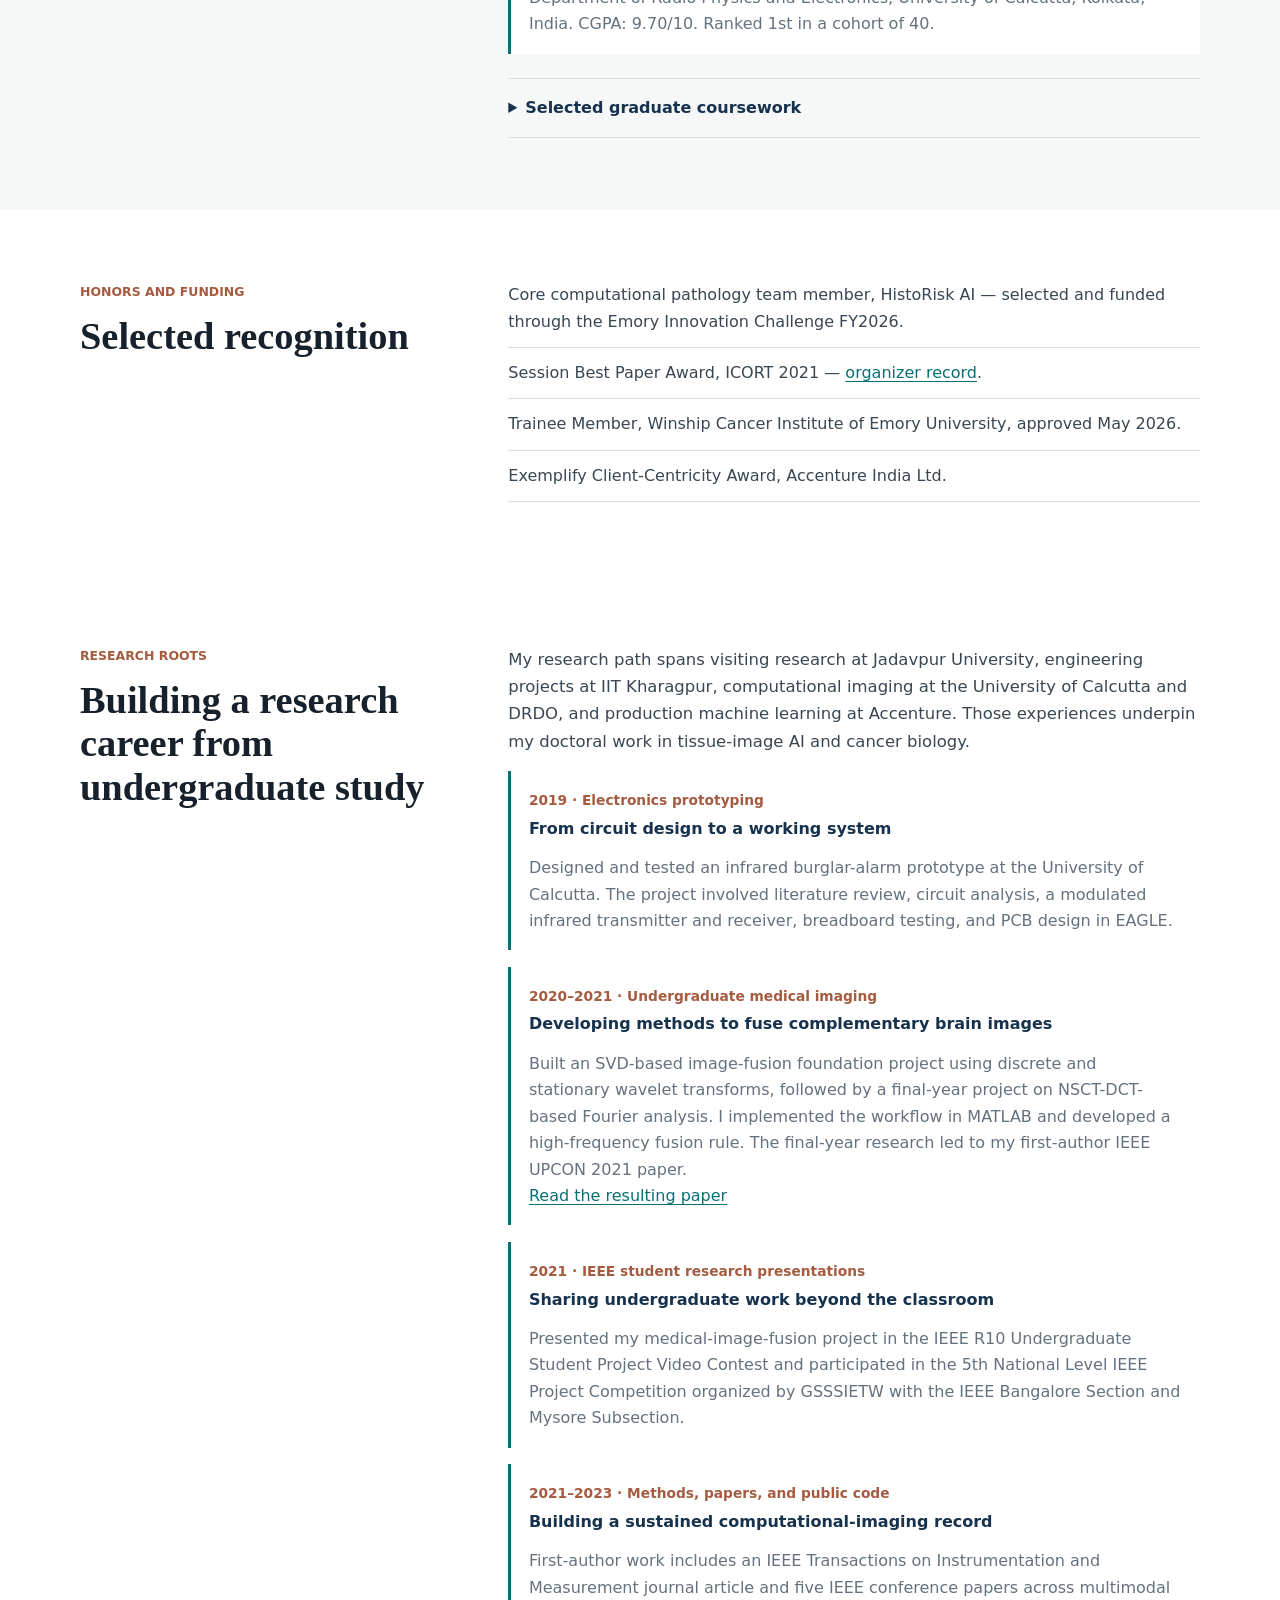
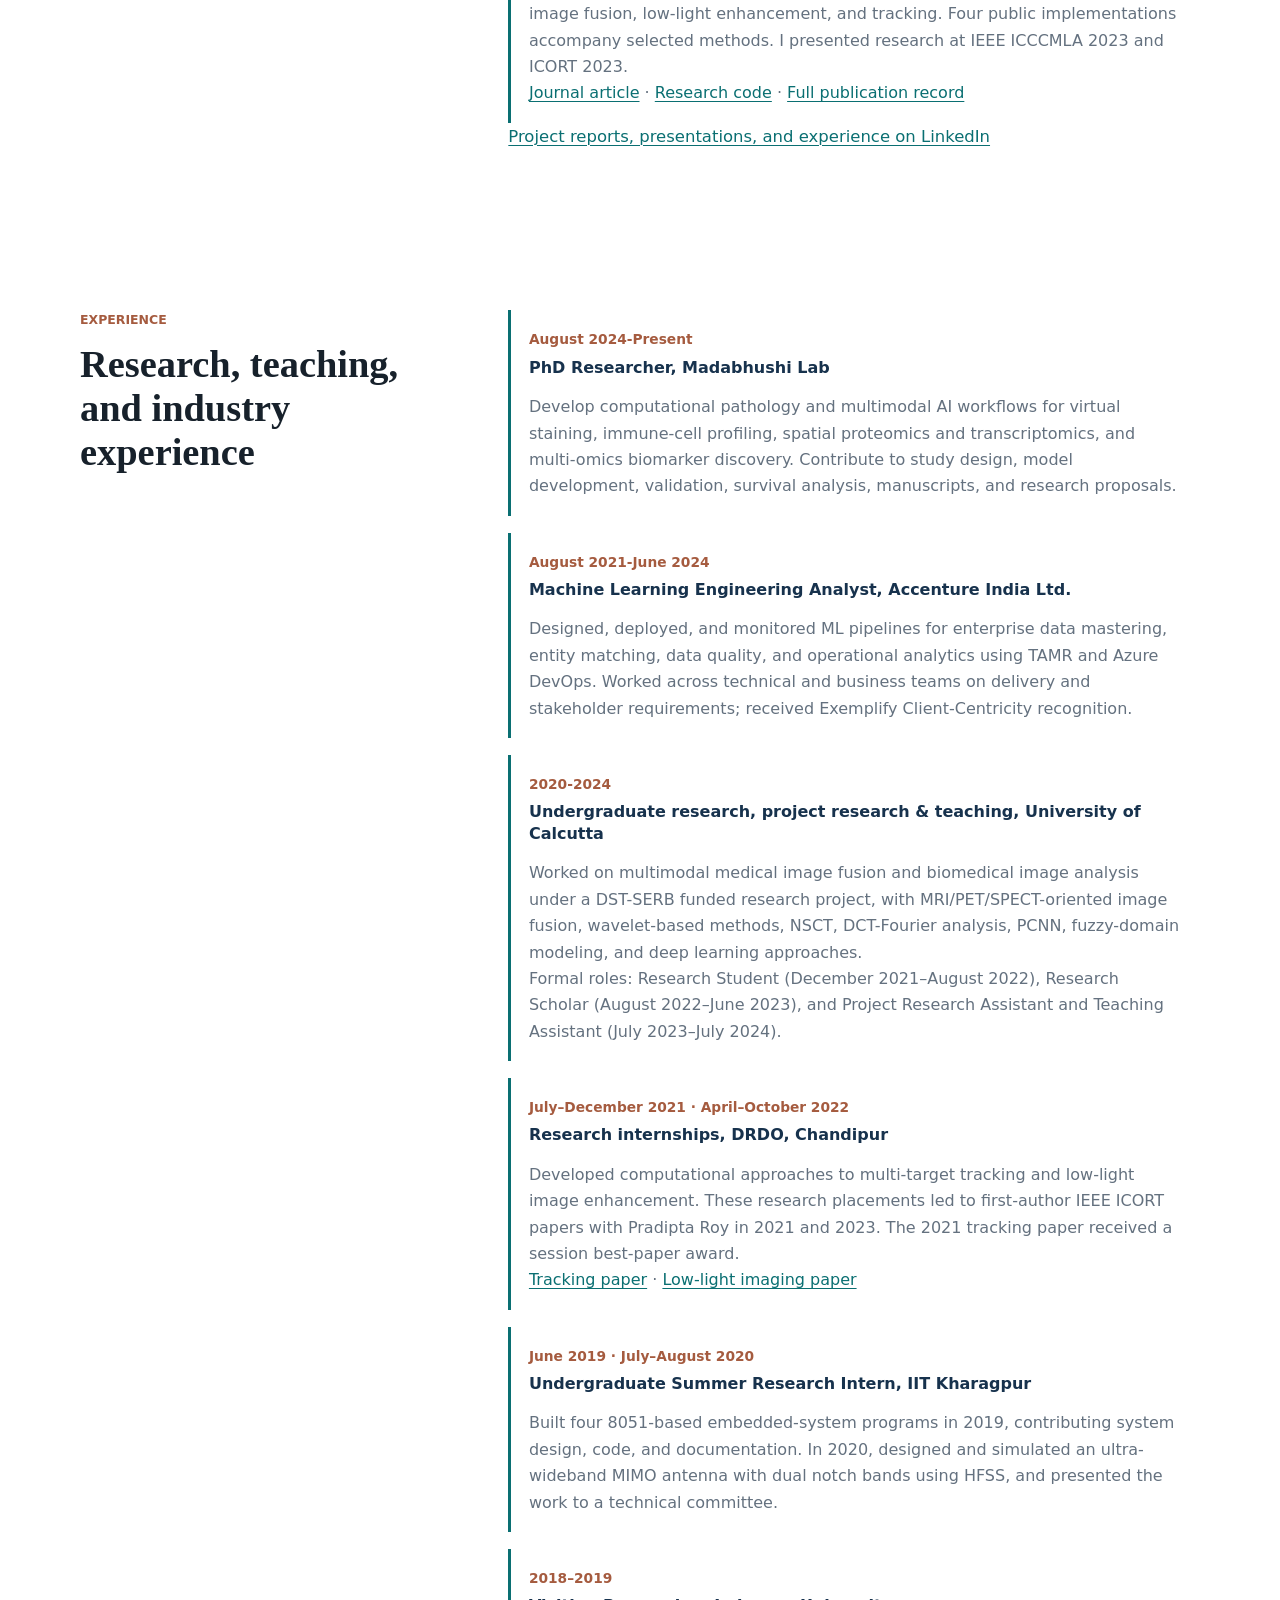
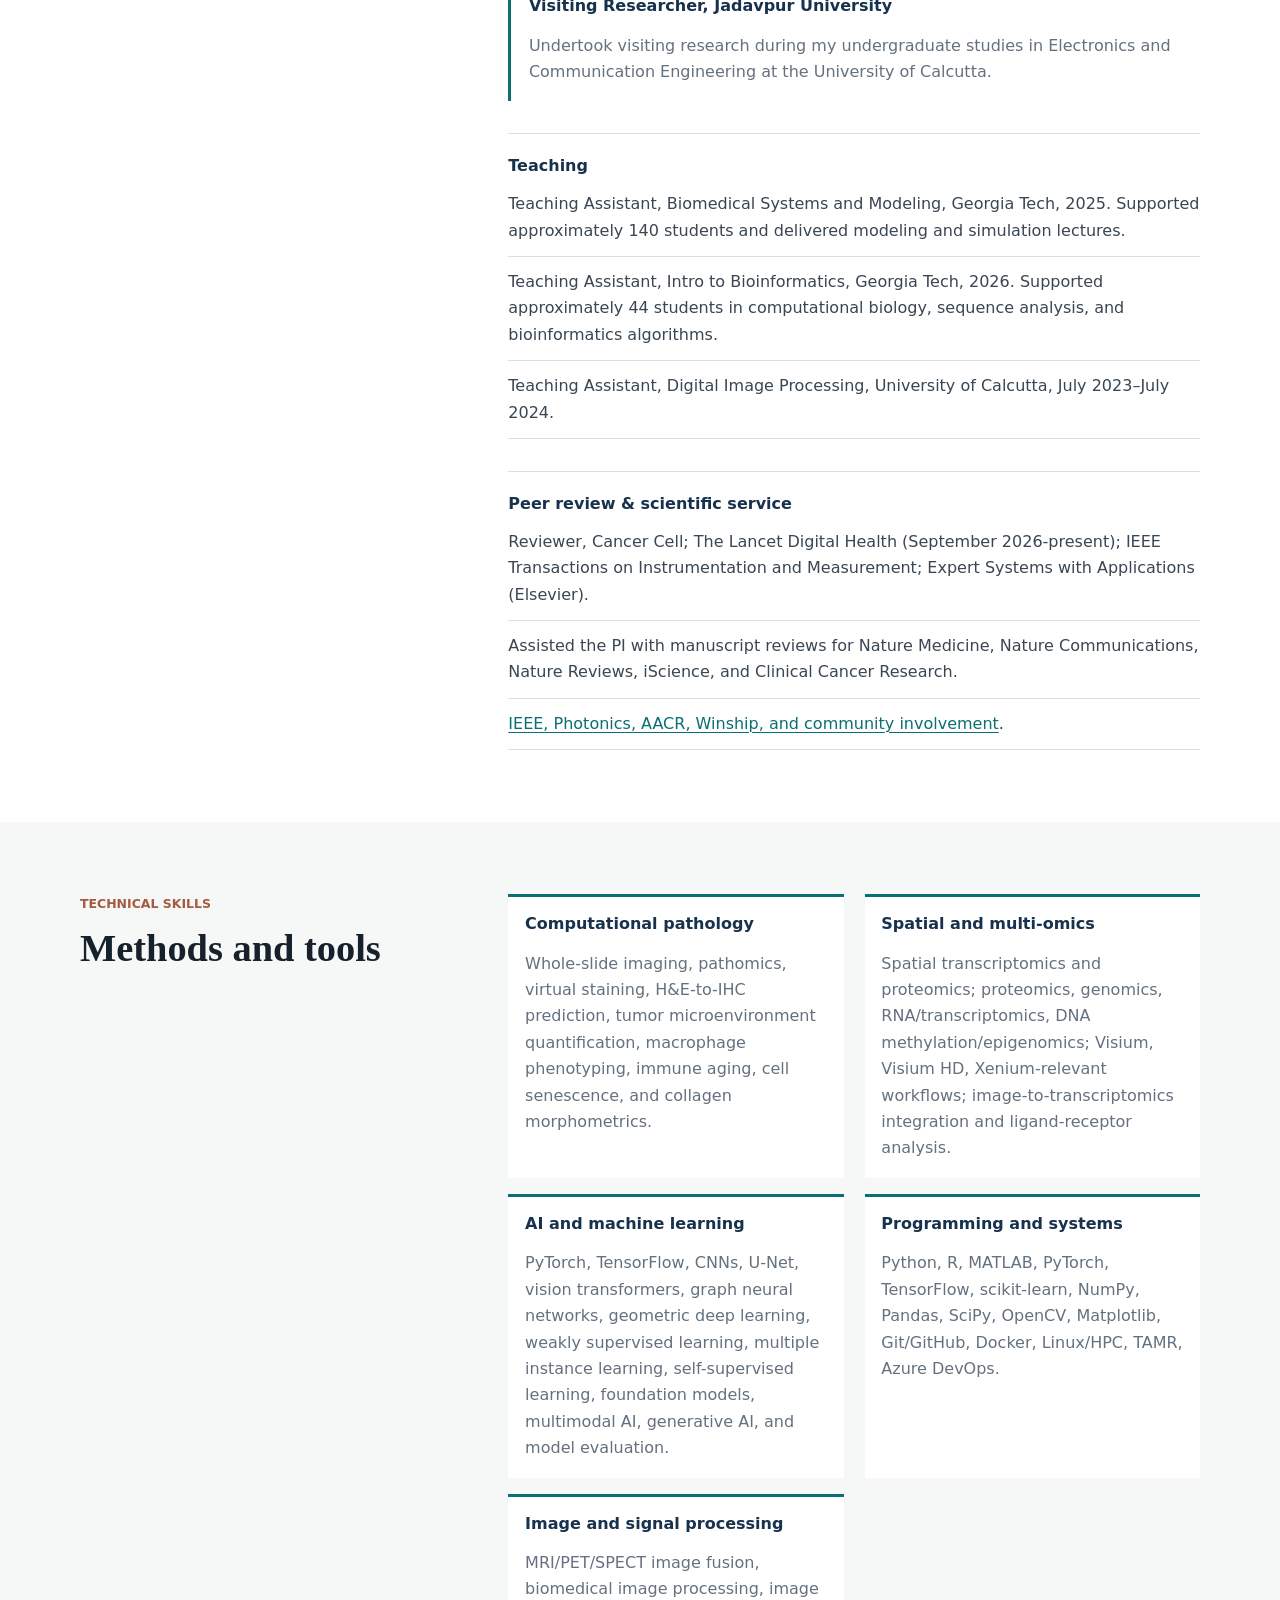
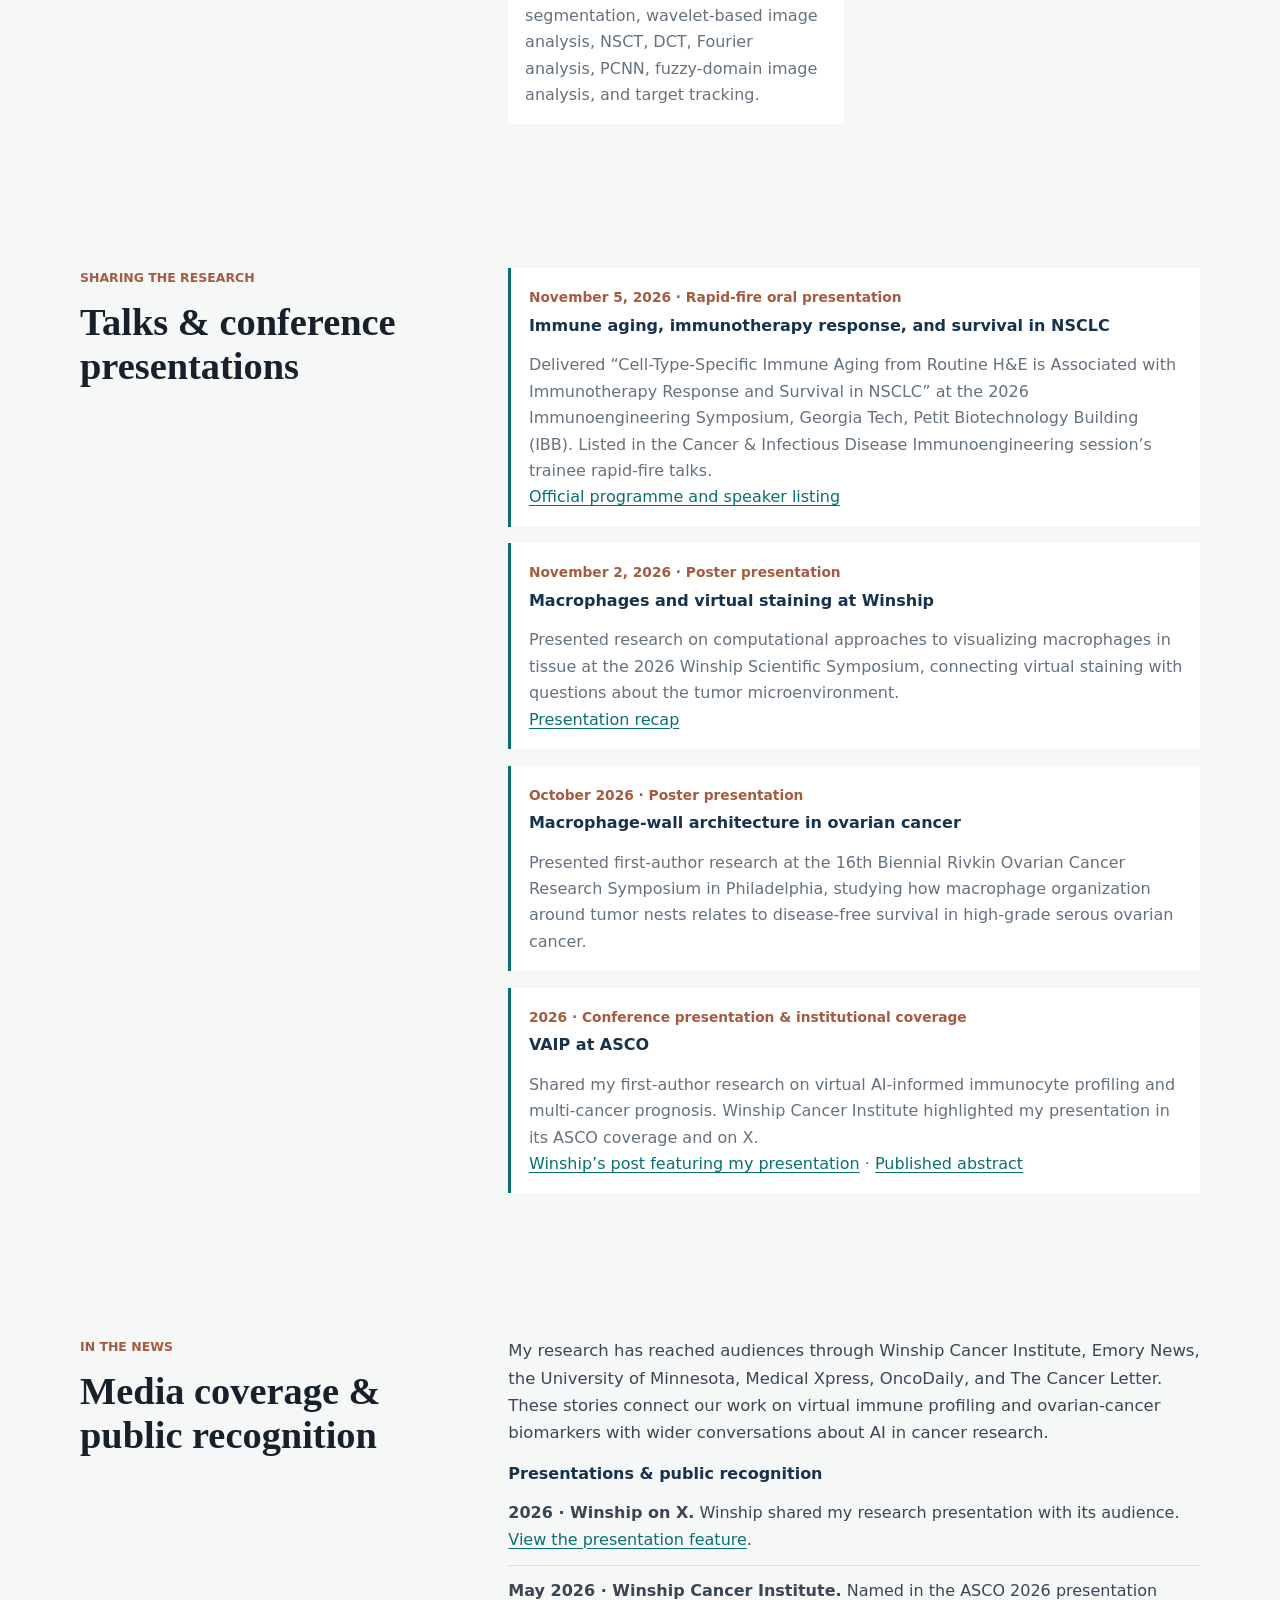
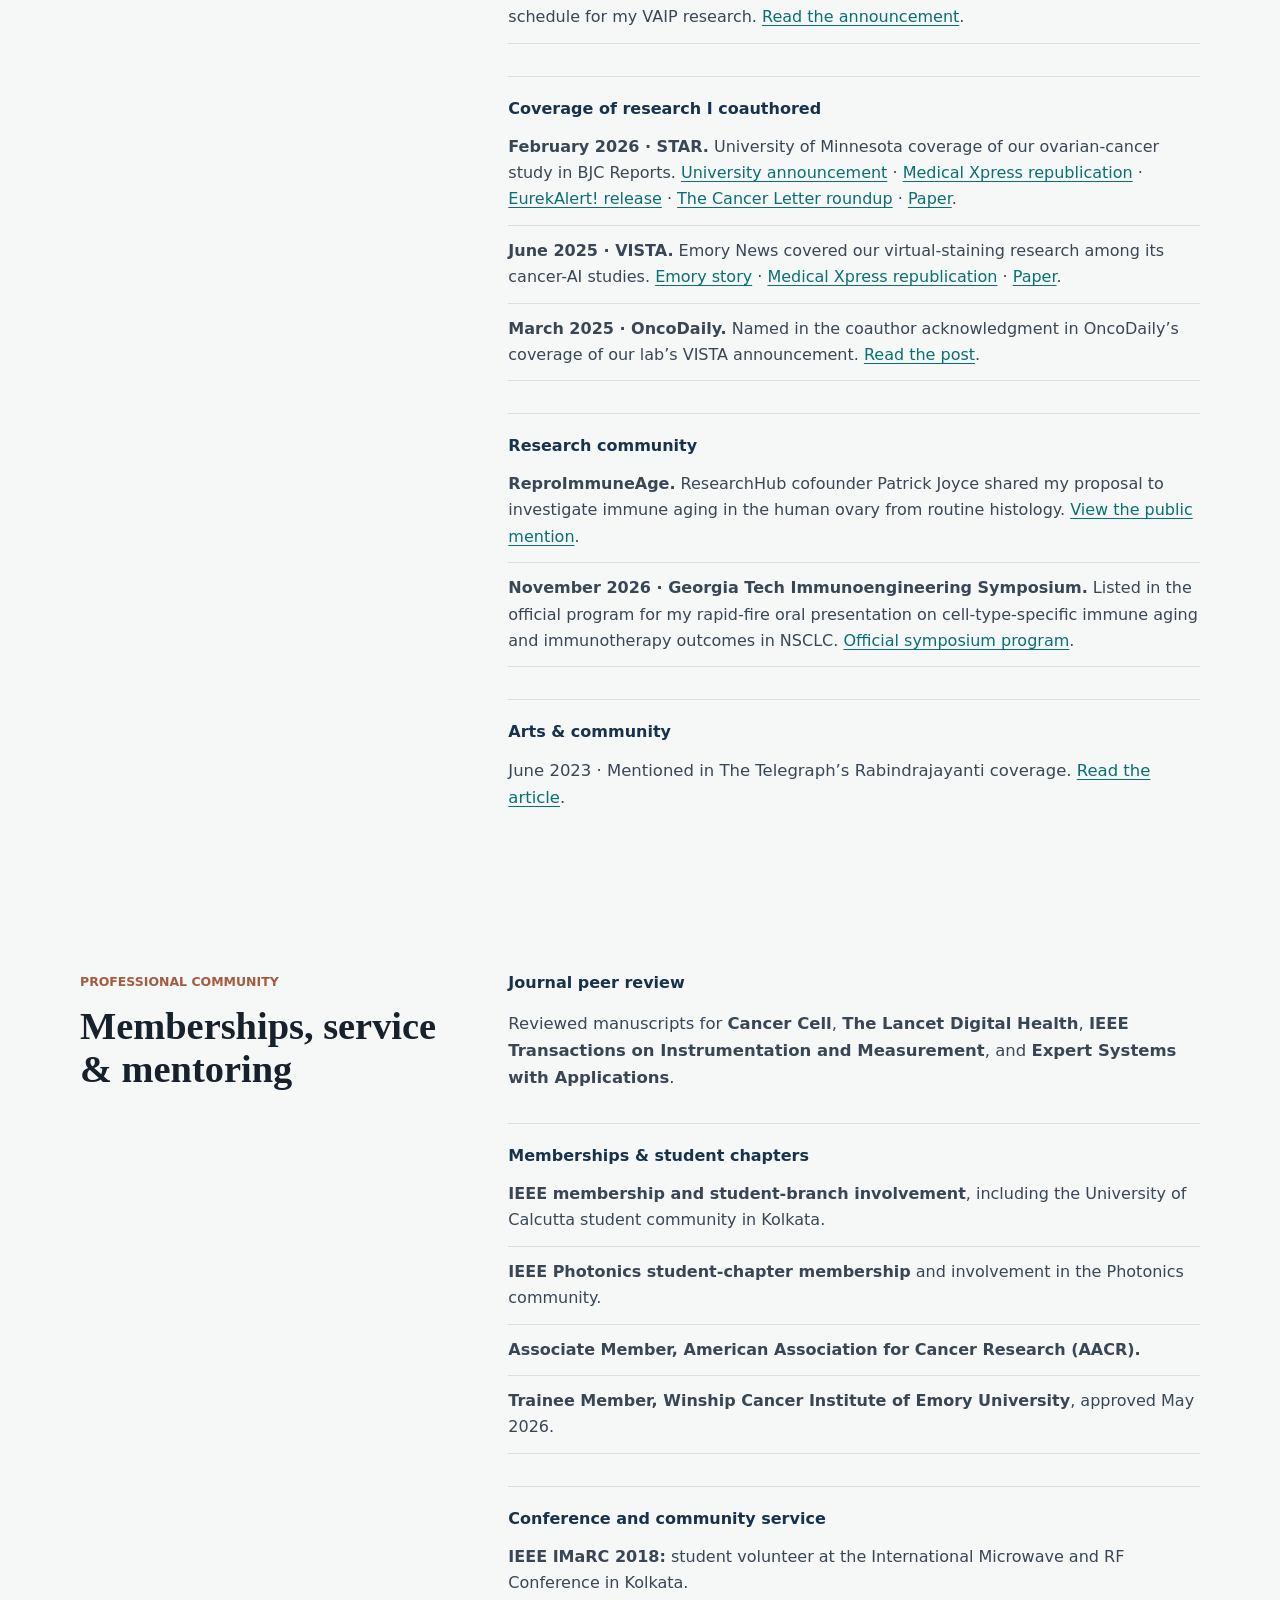
==== commit 2adfd5ab: "Synchronize research profile links, metadata and career dates" ====
--- a/index.html
+++ b/index.html
@@ -5,10 +5,10 @@
 <meta charset="utf-8"/>
 <meta content="width=device-width, initial-scale=1" name="viewport"/>
 <title>Mayukhmala Jana | Computational Pathology, Multimodal AI and Precision Oncology</title>
-<meta content="Mayukhmala Jana is a PhD researcher at Georgia Tech and Emory working on computational pathology, spatial proteomics and transcriptomics, virtual staining, generative AI, and cancer biomarker discovery." name="description"/>
+<meta content="Mayukhmala Jana is a Biomedical Engineering PhD student at Georgia Tech and Emory developing computational pathology and multimodal AI for virtual immune profiling, cancer biomarkers, and immune aging." name="description"/>
 <meta content="Mayukhmala Jana" name="author"/>
 <meta content="Mayukhmala Jana" property="og:title"/>
-<meta content="Mayukhmala Jana is a PhD researcher at Georgia Tech and Emory working on computational pathology, spatial proteomics and transcriptomics, virtual staining, generative AI, and cancer biomarker discovery." property="og:description"/>
+<meta content="Mayukhmala Jana is a Biomedical Engineering PhD student at Georgia Tech and Emory developing computational pathology and multimodal AI for virtual immune profiling, cancer biomarkers, and immune aging." property="og:description"/>
 <meta content="website" property="og:type"/>
 <meta content="https://mayukhmalajana.github.io/" property="og:url"/>
 <meta content="https://mayukhmalajana.github.io/profile.jpeg" property="og:image"/>
@@ -19,7 +19,9 @@
 .news-list{list-style:none;margin:0;padding:0}.news-list li{display:grid;grid-template-columns:6.5rem 1fr;gap:1rem;padding:1rem 0;border-bottom:1px solid #dce3e8}.news-date{font-weight:600;color:#285b54}.news-tag{font-weight:700;color:#9b442b}.news-list a{white-space:normal}.nav{flex-wrap:wrap}#news,#media{scroll-margin-top:6rem}@media(max-width:600px){.news-list li{grid-template-columns:1fr;gap:.25rem}.news-date{font-size:.85rem}}
 
 .project-stories{display:grid;gap:1.5rem}.project-story{padding:1.5rem;border:1px solid #dce3e8;border-left:4px solid #285b54;border-radius:4px}.project-label{font-size:.875rem;font-weight:700;color:#285b54}.project-story h3{font-size:1.35rem}.project-story p{max-width:70ch}#highlights,#presentations{scroll-margin-top:8rem}
-#research-roots,#community{scroll-margin-top:8rem}</style></head>
+#research-roots,#community{scroll-margin-top:8rem}</style>
+<script type="application/ld+json">{"@context":"https://schema.org","@type":"Person","name":"Mayukhmala Jana","url":"https://mayukhmalajana.github.io/","image":"https://mayukhmalajana.github.io/profile.jpeg","jobTitle":"Biomedical Engineering PhD student","affiliation":[{"@type":"CollegeOrUniversity","name":"Georgia Institute of Technology"},{"@type":"CollegeOrUniversity","name":"Emory University"}],"knowsAbout":["Computational pathology","Virtual immune profiling","Multimodal AI","Spatial biology","Immune aging"],"sameAs":["https://github.com/MayukhmalaJana","https://www.linkedin.com/in/mayukhmala-j-2a938a193/","https://orcid.org/0000-0002-0179-8240","https://scholar.google.com/citations?user=GuKIK5QAAAAJ","https://www.semanticscholar.org/author/Mayukhmala-Jana/2137437977","https://www.alphaxiv.org/@mayukhmala-jana","https://www.researchgate.net/profile/Mayukhmala-Jana","https://www.researchhub.com/author/8663836","https://x.com/MayukhmalaJ","https://medium.com/@mayukhmala"]}</script>
+</head>
 <body>
 <a class="skip-link" href="#main">Skip to content</a>
 <header class="site-header">
@@ -32,7 +34,7 @@
 <section class="intro" id="top">
 <div class="page-grid">
 <div class="intro-main">
-<p class="kicker">PhD Researcher · Georgia Tech and Emory University</p>
+<p class="kicker">Biomedical Engineering PhD Student · Georgia Tech and Emory University</p>
 <h1>Mayukhmala Jana</h1>
 <p class="lead">I develop AI methods that turn routine tissue images into virtual biomarkers of cancer and the immune microenvironment.</p>
 <p>I am a Biomedical Engineering PhD student in the joint Georgia Tech and Emory program, advised by Dr. Anant Madabhushi. My research connects computational pathology, virtual immune profiling, spatial biology, and multimodal AI to study cancer prognosis and treatment response. I also investigate immune aging and bring prior experience deploying machine-learning systems at Accenture. My research journey began during undergraduate study, with visiting research at Jadavpur University and internships at IIT Kharagpur, followed by computational-imaging research at Calcutta and DRDO.</p>
@@ -44,7 +46,7 @@
 <a class="button" href="https://scholar.google.com/citations?user=GuKIK5QAAAAJ">Google Scholar</a>
 <a class="button" href="https://orcid.org/0000-0002-0179-8240">ORCID</a>
 <a class="button" href="https://x.com/MayukhmalaJ">Twitter / X</a>
-<a class="button" href="https://medium.com/@mayukhmala">Medium</a><a class="button" href="https://www.researchgate.net/profile/Mayukhmala-Jana">ResearchGate</a><a class="button" href="https://www.semanticscholar.org/author/Mayukhmala-Jana/2137437977">Semantic Scholar</a><a class="button" href="https://www.alphaxiv.org/@mayukhmala-jana">alphaXiv</a><a class="button" href="https://www.researchhub.com/proposal/32783/reproimmuneage-mapping-immune-aging-from-routine-histology-in-the-human-ovary/reviews">ResearchHub proposal</a></div>
+<a class="button" href="https://medium.com/@mayukhmala">Medium</a><a class="button" href="https://www.researchgate.net/profile/Mayukhmala-Jana">ResearchGate</a><a class="button" href="https://www.semanticscholar.org/author/Mayukhmala-Jana/2137437977">Semantic Scholar</a><a class="button" href="https://www.alphaxiv.org/@mayukhmala-jana">alphaXiv</a><a class="button" href="https://www.researchhub.com/author/8663836">ResearchHub</a><a class="button" href="https://www.researchhub.com/proposal/32783/reproimmuneage-mapping-immune-aging-from-routine-histology-in-the-human-ovary/reviews">ResearchHub proposal</a></div>
 </div>
 <aside aria-label="Profile summary" class="profile-panel">
 <figure class="portrait">
@@ -203,6 +205,7 @@
                   wavelet-based methods, NSCT, DCT-Fourier analysis, PCNN, fuzzy-domain modeling,
                   and deep learning approaches.
                 </p>
+<p>Formal roles: Research Student (December 2021–August 2022), Research Scholar (August 2022–June 2023), and Project Research Assistant and Teaching Assistant (July 2023–July 2024).</p>
 </article>
 <article><span class="date">July–December 2021 · April–October 2022</span><h3>Research internships, DRDO, Chandipur</h3><p>Developed computational approaches to multi-target tracking and low-light image enhancement. These research placements led to first-author IEEE ICORT papers with Pradipta Roy in 2021 and 2023. The 2021 tracking paper received a session best-paper award.</p><p><a href="https://doi.org/10.1109/ICORT52730.2021.9581552">Tracking paper</a> · <a href="https://doi.org/10.1109/ICORT56052.2023.10249164">Low-light imaging paper</a></p></article>
 <article><span class="date">June 2019 · July–August 2020</span><h3>Undergraduate Summer Research Intern, IIT Kharagpur</h3><p>Built four 8051-based embedded-system programs in 2019, contributing system design, code, and documentation. In 2020, designed and simulated an ultra-wideband MIMO antenna with dual notch bands using HFSS, and presented the work to a technical committee.</p></article>
@@ -212,7 +215,7 @@
 <ul class="plain-list">
 <li>Teaching Assistant, Biomedical Systems and Modeling, Georgia Tech, 2025. Supported approximately 140 students and delivered modeling and simulation lectures.</li>
 <li>Teaching Assistant, Intro to Bioinformatics, Georgia Tech, 2026. Supported approximately 44 students in computational biology, sequence analysis, and bioinformatics algorithms.</li>
-<li>Teaching Assistant, Digital Image Processing, University of Calcutta, 2020-2024.</li>
+<li>Teaching Assistant, Digital Image Processing, University of Calcutta, July 2023–July 2024.</li>
 </ul>
 <h3 class="subheading">Peer review &amp; scientific service</h3>
 <ul class="plain-list"><li>Reviewer, Cancer Cell; The Lancet Digital Health (September 2026-present); IEEE Transactions on Instrumentation and Measurement; Expert Systems with Applications (Elsevier).</li><li>Assisted the PI with manuscript reviews for Nature Medicine, Nature Communications, Nature Reviews, iScience, and Clinical Cancer Research.</li><li><a href="#community">IEEE, Photonics, AACR, Winship, and community involvement</a>.</li></ul>
@@ -466,3 +469,4 @@
 </body>
 </html>
 
+
